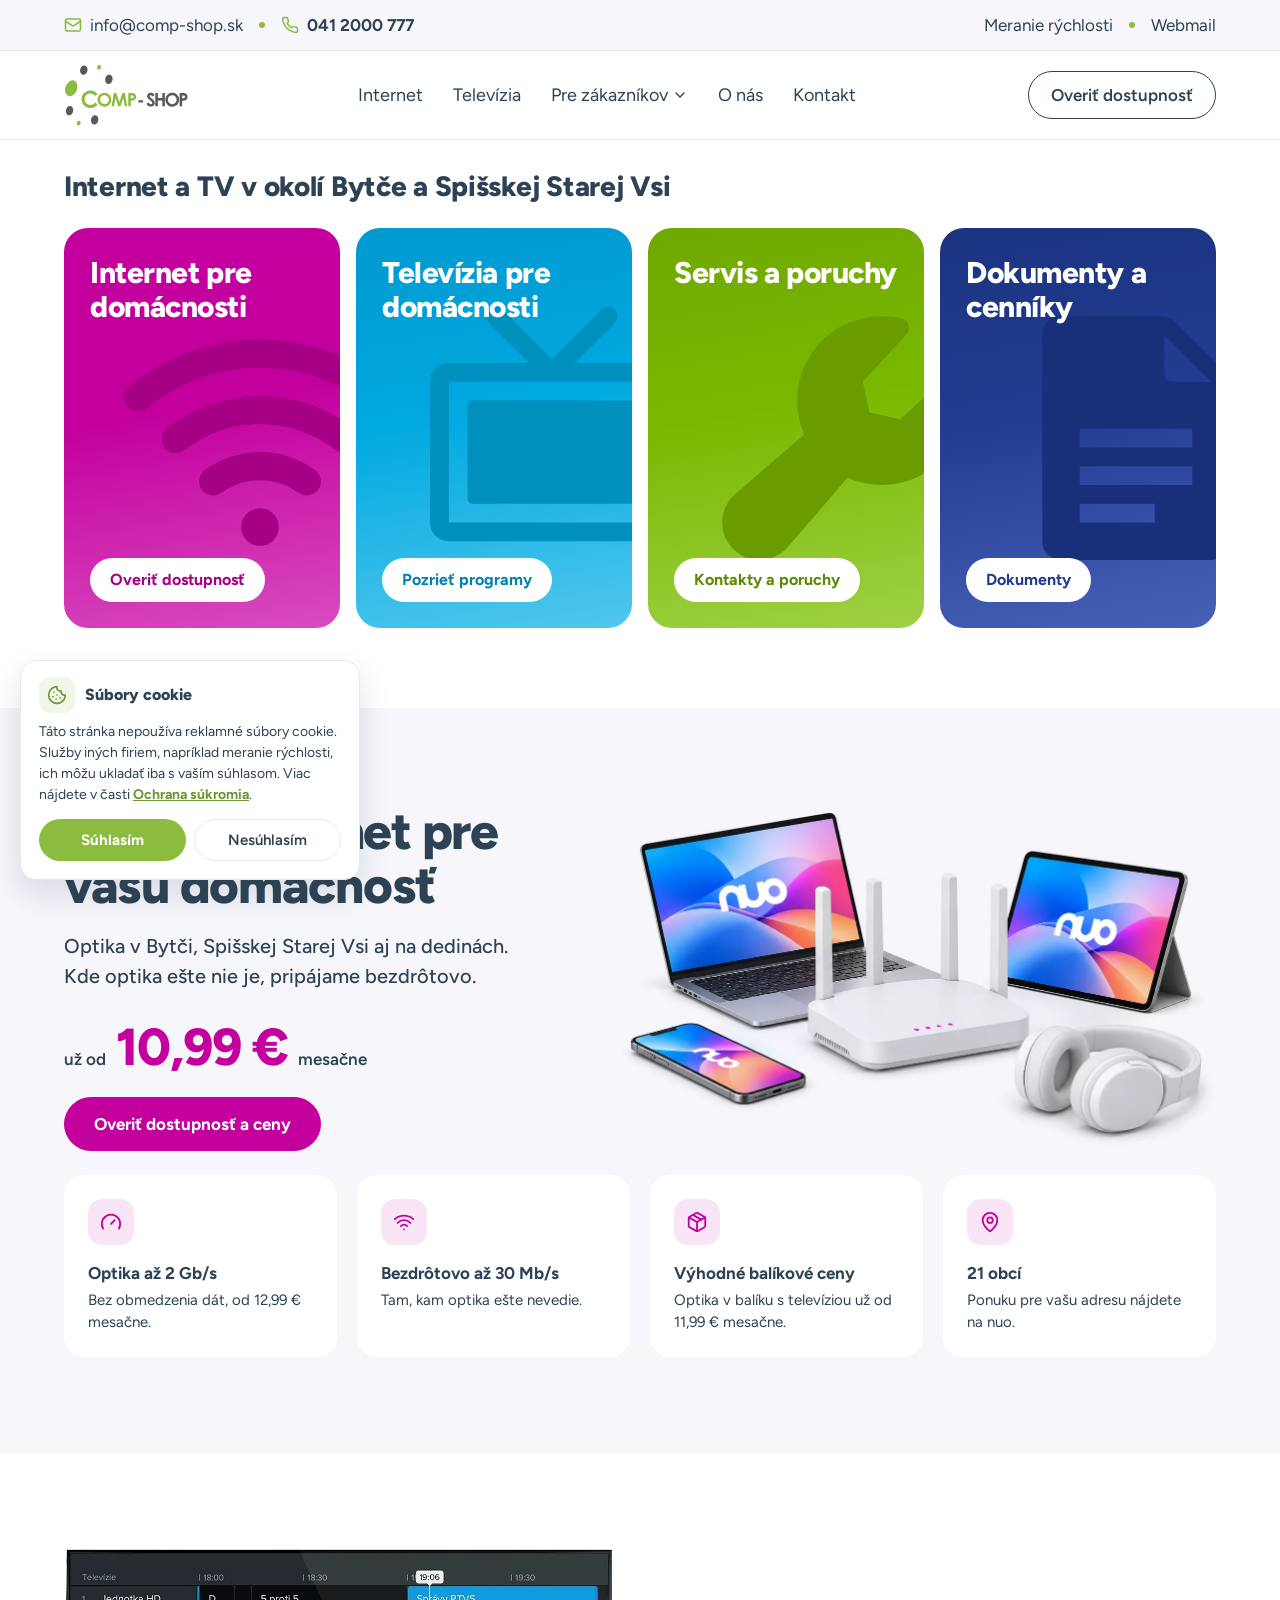
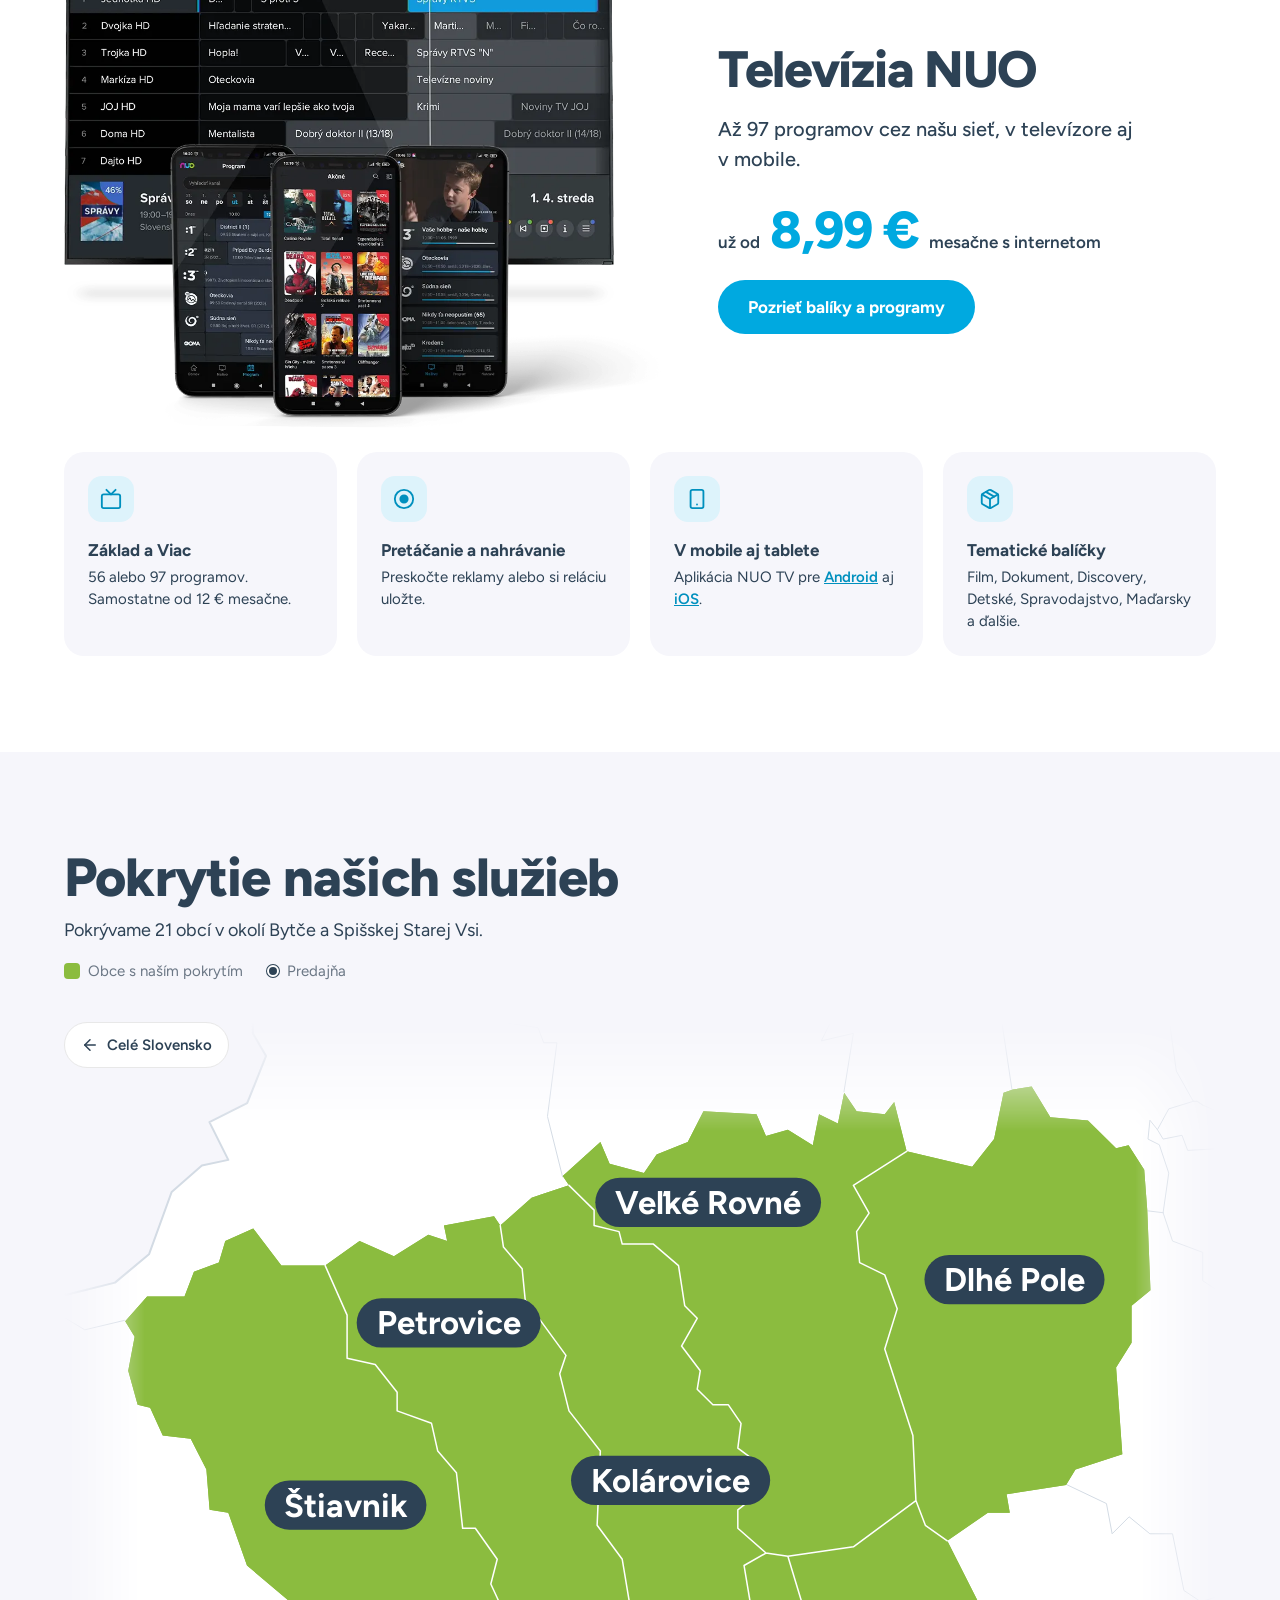
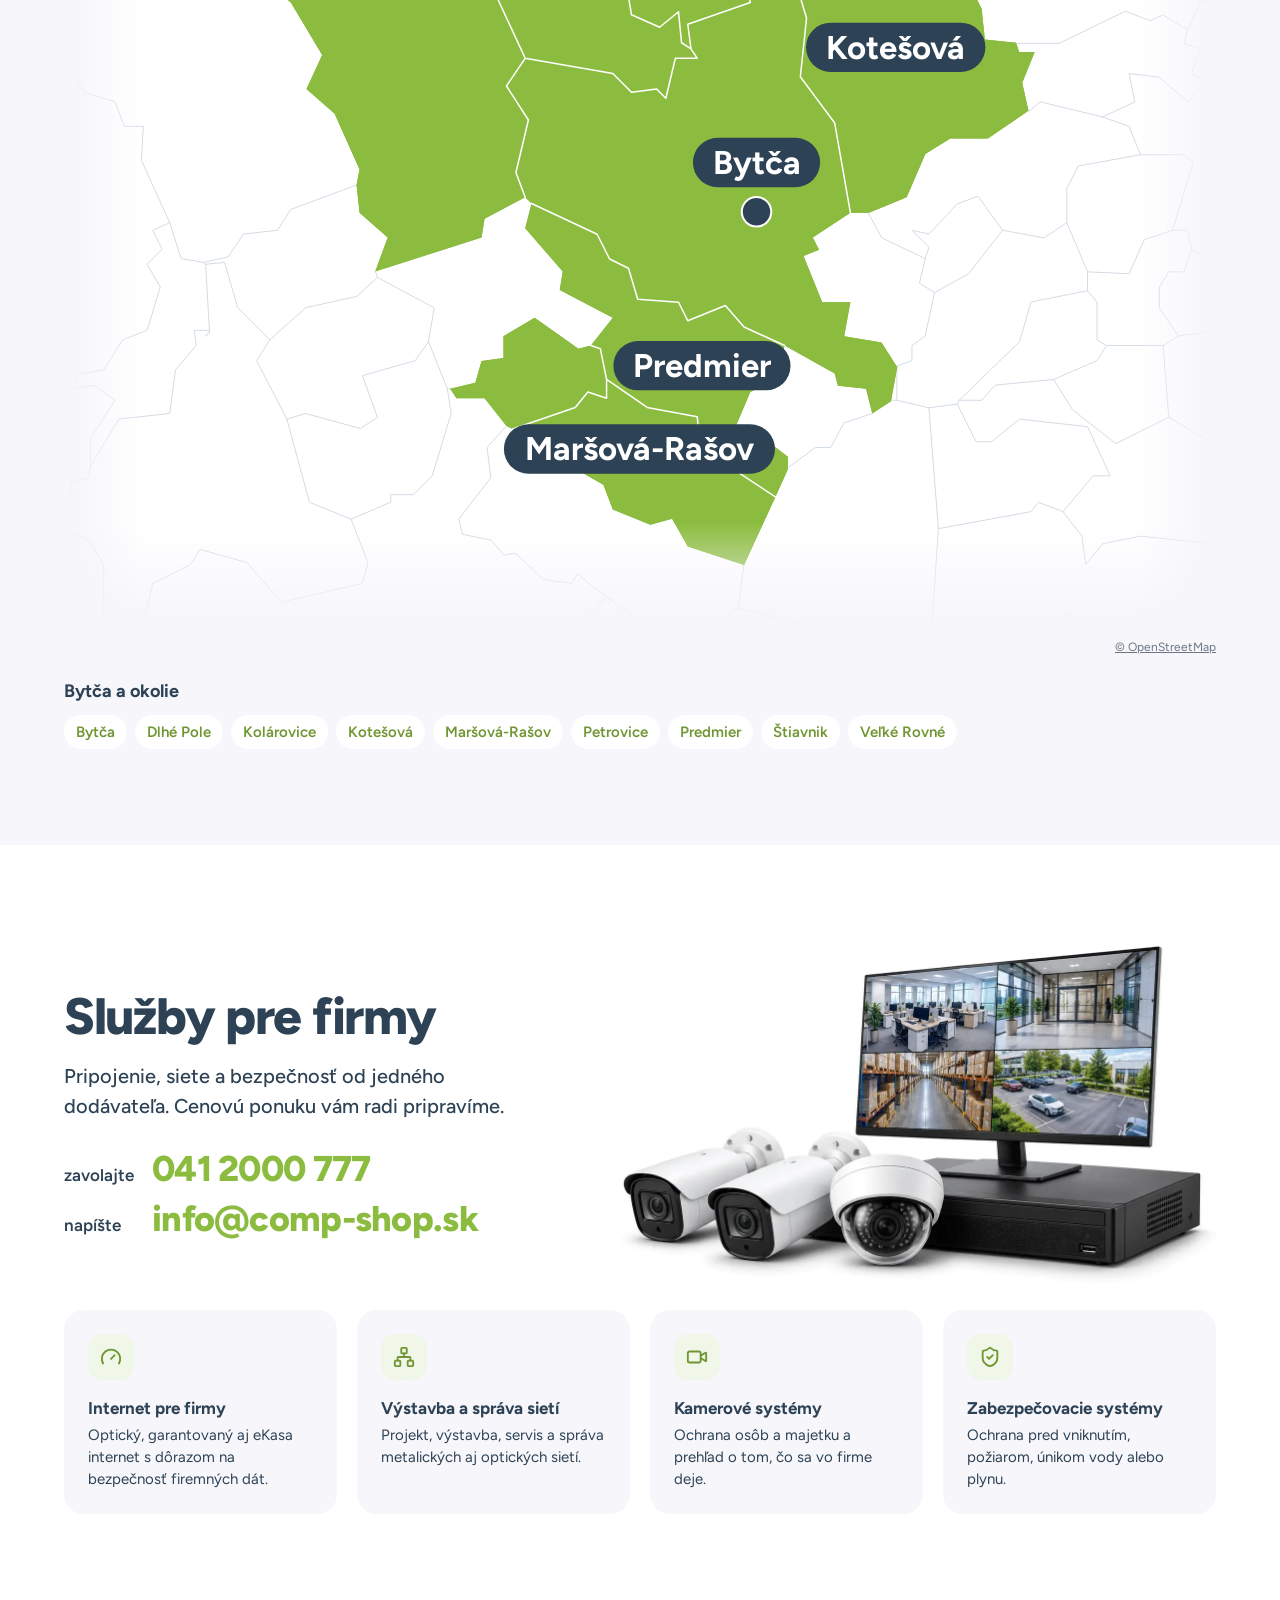
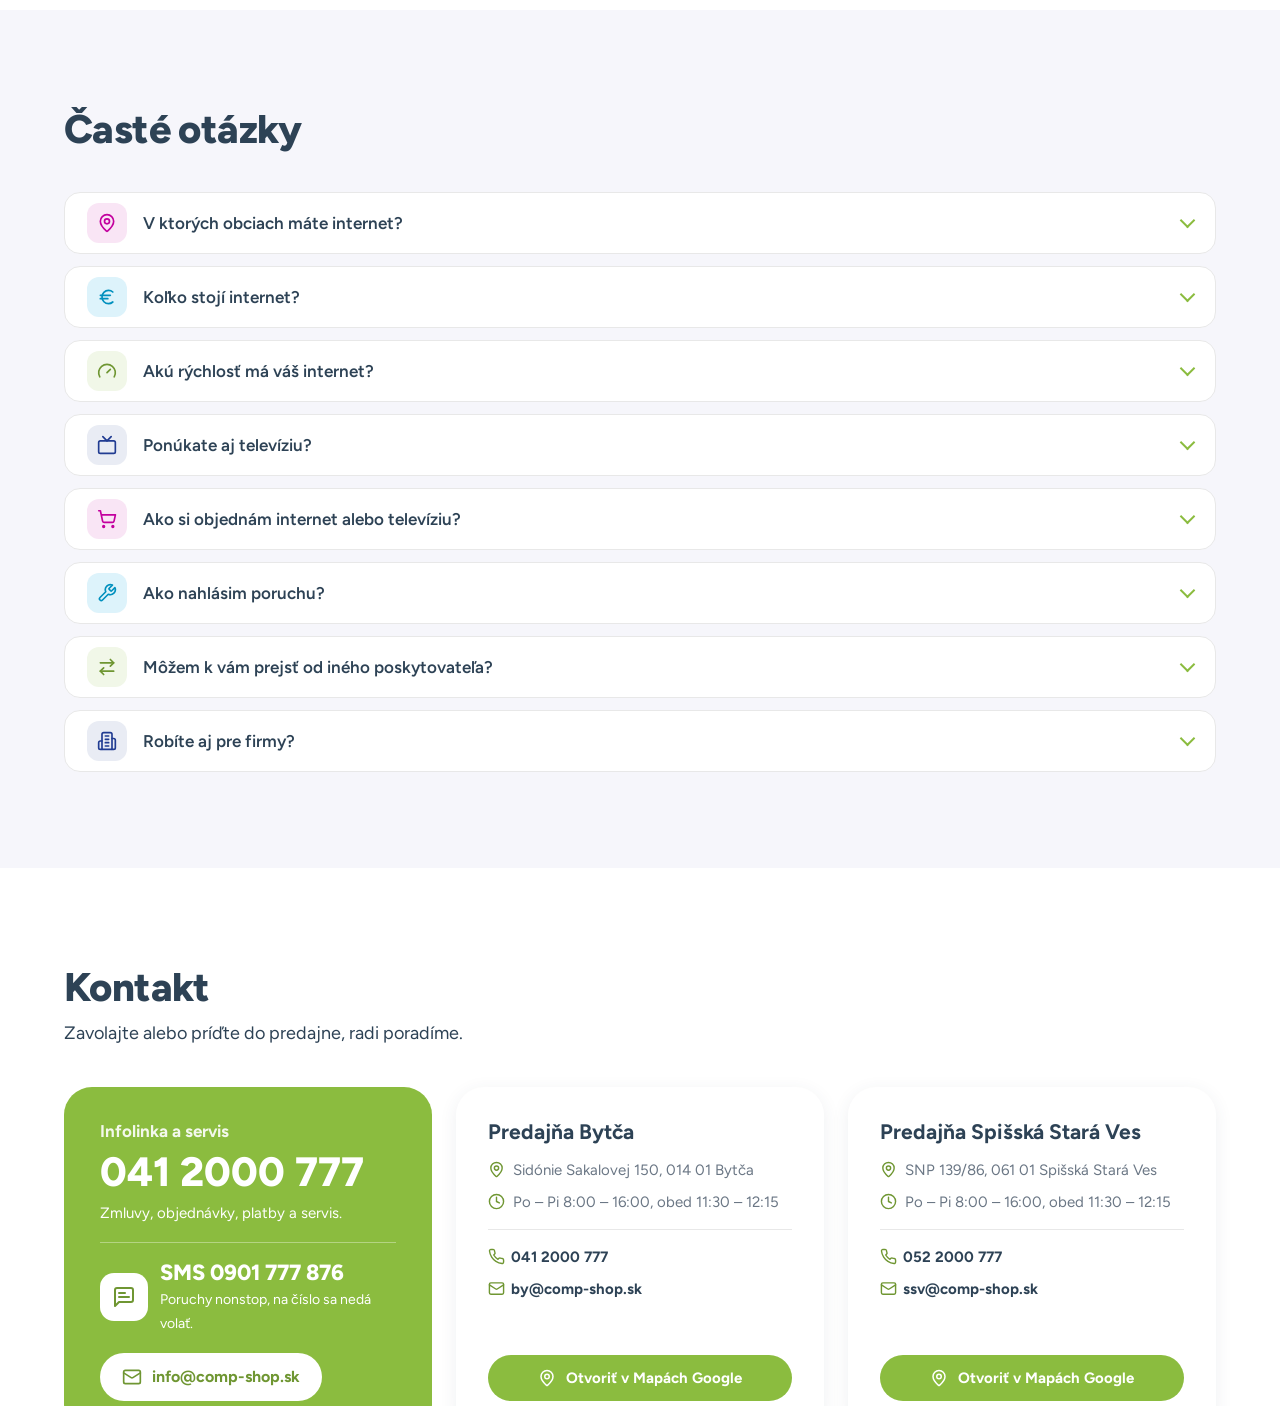
==== index.html @ c2317517 "Menšia medzera medzi tlačidlami predajní" ====
<!DOCTYPE html>
<html lang="sk">
<head>
    <meta charset="UTF-8">
    <meta name="robots" content="noindex, nofollow">
    <meta name="viewport" content="width=device-width, initial-scale=1.0">
    <title>Optický internet a TV Bytča, Spišská Stará Ves – COMP-SHOP</title>
    <meta name="description" content="Optický a bezdrôtový internet a televízia NUO v 21 obciach v okolí Bytče a Spišskej Starej Vsi. Internet od 10,99 € mesačne, optika až 2 Gb/s.">
        <link rel="canonical" href="https://comp-shop.sk/">
    <meta property="og:url" content="https://mrsamiq.github.io/compshop-navrh/">
        <meta property="og:type" content="website">
    <meta property="og:locale" content="sk_SK">
    <meta property="og:site_name" content="COMP-SHOP">
    <meta property="og:title" content="Optický internet a TV Bytča, Spišská Stará Ves – COMP-SHOP">
    <meta property="og:description" content="Optický a bezdrôtový internet a televízia NUO v 21 obciach v okolí Bytče a Spišskej Starej Vsi. Internet od 10,99 € mesačne, optika až 2 Gb/s.">
    <meta property="og:image" content="https://mrsamiq.github.io/compshop-navrh/img/nahlad.jpg">
    <meta property="og:image:width" content="1200">
    <meta property="og:image:height" content="630">
    <meta name="twitter:card" content="summary_large_image">
    <link rel="icon" href="img/favicon.png" sizes="32x32" type="image/png">
    <link rel="icon" href="img/favicon-96.png" sizes="96x96" type="image/png">
    <link rel="apple-touch-icon" href="img/apple-touch-icon.png">
    <link rel="preload" href="fonts/figtree-latin.woff2" as="font" type="font/woff2" crossorigin>
    <link rel="preload" href="fonts/figtree-latin-ext.woff2" as="font" type="font/woff2" crossorigin>
    <link rel="stylesheet" href="css/style.css?v=85d81c74">
        <script type="application/ld+json">{"@context":"https://schema.org","@graph":[{"@type":"Organization","@id":"https://comp-shop.sk/#firma","name":"COMP-SHOP","legalName":"COMP-SHOP, s.r.o.","description":"Regionálny poskytovateľ optického a bezdrôtového internetu a televízie NUO pre domácnosti a firmy v okolí Bytče a Spišskej Starej Vsi. Firmám staviame siete, kamerové a zabezpečovacie systémy.","url":"https://comp-shop.sk/","logo":"https://comp-shop.sk/img/apple-touch-icon.png","image":"https://comp-shop.sk/img/nahlad.jpg","telephone":"+421412000777","email":"info@comp-shop.sk","foundingDate":"2007","identifier":{"@type":"PropertyValue","propertyID":"IČO","value":"36800015"},"taxID":"2022404890","vatID":"SK2022404890","address":{"@type":"PostalAddress","streetAddress":"Sidónie Sakalovej 150","postalCode":"014 01","addressLocality":"Bytča","addressCountry":"SK"},"contactPoint":[{"@type":"ContactPoint","contactType":"customer service","telephone":"+421412000777","email":"info@comp-shop.sk","availableLanguage":"sk"},{"@type":"ContactPoint","contactType":"technical support","telephone":"+421901777876","description":"Poruchy cez SMS nonstop, na číslo sa nedá volať.","availableLanguage":"sk"}],"department":[{"@id":"https://comp-shop.sk/#bytca"},{"@id":"https://comp-shop.sk/#spisska-stara-ves"}],"areaServed":[{"@type":"Place","name":"Bytča"},{"@type":"Place","name":"Dlhé Pole"},{"@type":"Place","name":"Kolárovice"},{"@type":"Place","name":"Kotešová"},{"@type":"Place","name":"Maršová-Rašov"},{"@type":"Place","name":"Petrovice"},{"@type":"Place","name":"Predmier"},{"@type":"Place","name":"Štiavnik"},{"@type":"Place","name":"Veľké Rovné"},{"@type":"Place","name":"Červený Kláštor"},{"@type":"Place","name":"Havka"},{"@type":"Place","name":"Jezersko"},{"@type":"Place","name":"Lechnica"},{"@type":"Place","name":"Majere"},{"@type":"Place","name":"Malá Franková"},{"@type":"Place","name":"Matiašovce"},{"@type":"Place","name":"Reľov"},{"@type":"Place","name":"Spišská Stará Ves"},{"@type":"Place","name":"Spišské Hanušovce"},{"@type":"Place","name":"Veľká Franková"},{"@type":"Place","name":"Zálesie"}],"knowsAbout":["optický internet","bezdrôtový internet","internetová televízia","výstavba a správa sietí","kamerové systémy","zabezpečovacie systémy"]},{"@type":"WebSite","@id":"https://comp-shop.sk/#web","url":"https://comp-shop.sk/","name":"COMP-SHOP","inLanguage":"sk","publisher":{"@id":"https://comp-shop.sk/#firma"}},{"@type":"FAQPage","mainEntity":[{"@type":"Question","name":"V ktorých obciach máte internet?","acceptedAnswer":{"@type":"Answer","text":"Internet máme v 21 obciach. Bytča a okolie: Bytča, Dlhé Pole, Kolárovice, Kotešová, Maršová-Rašov, Petrovice, Predmier, Štiavnik, Veľké Rovné. Spišská Stará Ves a okolie: Červený Kláštor, Havka, Jezersko, Lechnica, Majere, Malá Franková, Matiašovce, Reľov, Spišská Stará Ves, Spišské Hanušovce, Veľká Franková, Zálesie. Dostupnosť pre vašu adresu overíte na nuo.sk."}},{"@type":"Question","name":"Koľko stojí internet?","acceptedAnswer":{"@type":"Answer","text":"Internet stojí od 10,99 € mesačne, optický od 12,99 € mesačne. V balíku s televíziou je optika od 11,99 € mesačne. Presnú ponuku pre vašu adresu nájdete na nuo.sk."}},{"@type":"Question","name":"Akú rýchlosť má váš internet?","acceptedAnswer":{"@type":"Answer","text":"Optický internet má až 2 Gb/s a je bez obmedzenia dát. Kde optika ešte nie je, pripájame bezdrôtovo rýchlosťou až 30 Mb/s."}},{"@type":"Question","name":"Ponúkate aj televíziu?","acceptedAnswer":{"@type":"Answer","text":"Áno, televíziu NUO cez našu sieť, až 97 programov. S internetom stojí od 8,99 € mesačne, samostatne od 12 € mesačne. Pozerať ju môžete aj v mobile a tablete v aplikácii NUO TV."}},{"@type":"Question","name":"Ako si objednám internet alebo televíziu?","acceptedAnswer":{"@type":"Answer","text":"Na nuo.sk zadáte svoju adresu, vyberiete si program a objednávku odošlete. Objednať si môžete aj na infolinke 041 2000 777 alebo v predajni v Bytči a v Spišskej Starej Vsi."}},{"@type":"Question","name":"Ako nahlásim poruchu?","acceptedAnswer":{"@type":"Answer","text":"Pošlite SMS na 0901 777 876, poruchy prijímame nonstop. Na toto číslo sa nedá volať. Pomôžeme aj na infolinke 041 2000 777 alebo na info@comp-shop.sk."}},{"@type":"Question","name":"Môžem k vám prejsť od iného poskytovateľa?","acceptedAnswer":{"@type":"Answer","text":"Áno. Ako postupovať pri zmene poskytovateľa internetu, nájdete na stránke Prenos internetu."}},{"@type":"Question","name":"Robíte aj pre firmy?","acceptedAnswer":{"@type":"Answer","text":"Áno. Firmám dodávame optický, garantovaný aj eKasa internet, staviame a spravujeme siete, kamerové a zabezpečovacie systémy. Zavolajte na 041 2000 777 alebo napíšte na info@comp-shop.sk."}}]},{"@type":"LocalBusiness","@id":"https://comp-shop.sk/#bytca","name":"COMP-SHOP – Predajňa Bytča","url":"https://comp-shop.sk/kontakt/","image":"https://comp-shop.sk/img/nahlad.jpg","telephone":"+421412000777","email":"by@comp-shop.sk","address":{"@type":"PostalAddress","streetAddress":"Sidónie Sakalovej 150","postalCode":"014 01","addressLocality":"Bytča","addressCountry":"SK"},"openingHoursSpecification":[{"@type":"OpeningHoursSpecification","dayOfWeek":["Monday","Tuesday","Wednesday","Thursday","Friday"],"opens":"08:00","closes":"11:30"},{"@type":"OpeningHoursSpecification","dayOfWeek":["Monday","Tuesday","Wednesday","Thursday","Friday"],"opens":"12:15","closes":"16:00"}],"hasMap":"https://www.google.com/maps/search/?api=1\u0026query=Sid%C3%B3nie+Sakalovej+150%2C+014+01+Byt%C4%8Da","areaServed":[{"@type":"Place","name":"Bytča"},{"@type":"Place","name":"Dlhé Pole"},{"@type":"Place","name":"Kolárovice"},{"@type":"Place","name":"Kotešová"},{"@type":"Place","name":"Maršová-Rašov"},{"@type":"Place","name":"Petrovice"},{"@type":"Place","name":"Predmier"},{"@type":"Place","name":"Štiavnik"},{"@type":"Place","name":"Veľké Rovné"}],"parentOrganization":{"@id":"https://comp-shop.sk/#firma"}},{"@type":"LocalBusiness","@id":"https://comp-shop.sk/#spisska-stara-ves","name":"COMP-SHOP – Predajňa Spišská Stará Ves","url":"https://comp-shop.sk/kontakt/","image":"https://comp-shop.sk/img/nahlad.jpg","telephone":"+421522000777","email":"ssv@comp-shop.sk","address":{"@type":"PostalAddress","streetAddress":"SNP 139/86","postalCode":"061 01","addressLocality":"Spišská Stará Ves","addressCountry":"SK"},"openingHoursSpecification":[{"@type":"OpeningHoursSpecification","dayOfWeek":["Monday","Tuesday","Wednesday","Thursday","Friday"],"opens":"08:00","closes":"11:30"},{"@type":"OpeningHoursSpecification","dayOfWeek":["Monday","Tuesday","Wednesday","Thursday","Friday"],"opens":"12:15","closes":"16:00"}],"hasMap":"https://www.google.com/maps/search/?api=1\u0026query=SNP+139%2F86%2C+061+01+Spi%C5%A1sk%C3%A1+Star%C3%A1+Ves","areaServed":[{"@type":"Place","name":"Červený Kláštor"},{"@type":"Place","name":"Havka"},{"@type":"Place","name":"Jezersko"},{"@type":"Place","name":"Lechnica"},{"@type":"Place","name":"Majere"},{"@type":"Place","name":"Malá Franková"},{"@type":"Place","name":"Matiašovce"},{"@type":"Place","name":"Reľov"},{"@type":"Place","name":"Spišská Stará Ves"},{"@type":"Place","name":"Spišské Hanušovce"},{"@type":"Place","name":"Veľká Franková"},{"@type":"Place","name":"Zálesie"}],"parentOrganization":{"@id":"https://comp-shop.sk/#firma"}}]}</script>
    </head>
<body>
    <div class="horny-riadok">
        <div class="wrap">
            <a class="hr-mail" href="mailto:info@comp-shop.sk"><svg class="ikona" viewBox="0 0 24 24" aria-hidden="true"><rect width="20" height="16" x="2" y="4" rx="2"/><path d="m22 7-8.97 5.7a1.94 1.94 0 0 1-2.06 0L2 7"/></svg>info@comp-shop.sk</a>
            <a class="hr-callcentrum" href="tel:+421412000777"><svg class="ikona" viewBox="0 0 24 24" aria-hidden="true"><path d="M22 16.92v3a2 2 0 0 1-2.18 2 19.79 19.79 0 0 1-8.63-3.07 19.5 19.5 0 0 1-6-6 19.79 19.79 0 0 1-3.07-8.67A2 2 0 0 1 4.11 2h3a2 2 0 0 1 2 1.72 12.84 12.84 0 0 0 .7 2.81 2 2 0 0 1-.45 2.11L8.09 9.91a16 16 0 0 0 6 6l1.27-1.27a2 2 0 0 1 2.11-.45 12.84 12.84 0 0 0 2.81.7A2 2 0 0 1 22 16.92z"/></svg>041 2000 777</a>
            <a class="hr-vpravo" href="meranie-rychlosti/">Meranie rýchlosti</a>
            <a href="https://roundcube.hostcreators.sk/">Webmail</a>
        </div>
    </div>

    <header class="hlavicka">
        <div class="wrap">
            <a class="logo" href="./"><img src="img/compshop-logo.svg" alt="COMP-SHOP" width="124" height="62"></a>
            <nav class="menu" id="menu" aria-label="Hlavné menu">
                <a href="#internet">Internet</a>
                <a href="#televizia">Televízia</a>
                <div class="menu-skupina">
                    <button class="menu-rozbal" type="button" aria-expanded="false" aria-controls="menu-zakaznici">Pre zákazníkov<svg class="ikona" viewBox="0 0 24 24" aria-hidden="true"><path d="m6 9 6 6 6-6"/></svg></button>
                    <div class="podmenu" id="menu-zakaznici">
                        <a href="dokumenty/">Dokumenty na stiahnutie</a>
                        <a href="cennik-2025/">Cenník služieb</a>
                        <a href="https://www.nuo.sk/comp-shop/prenos-internetu-compshop">Prenos internetu</a>
                        <a href="meranie-rychlosti/">Meranie rýchlosti</a>
                        <a href="https://roundcube.hostcreators.sk/">Webmail</a>
                    </div>
                </div>
                <a href="o-nas/">O nás</a>
                <a href="kontakt/">Kontakt</a>
                <a class="btn btn-zelene" href="https://www.nuo.sk/comp-shop#filter">Overiť dostupnosť</a>
            </nav>
            <button class="menu-tlacidlo" type="button" aria-label="Menu" aria-controls="menu" aria-expanded="false"><svg class="ikona" viewBox="0 0 24 24" aria-hidden="true"><line x1="4" x2="20" y1="6" y2="6"/><line x1="4" x2="20" y1="12" y2="12"/><line x1="4" x2="20" y1="18" y2="18"/></svg></button>
        </div>
    </header>

    <main>
        <section class="hero">
            <div class="wrap">
                <div class="hero-riadok">
                    <h1>Internet a TV v&nbsp;okolí Bytče a&nbsp;Spišskej&nbsp;Starej&nbsp;Vsi</h1>
                </div>
                <div class="dlazdice">
                                        <a class="dlazdica dlazdica-internet" href="https://www.nuo.sk/comp-shop#filter">
                        <span class="dlazdica-nazov">Internet pre domácnosti</span>
                        <svg class="dlazdica-ikona" viewBox="0 0 1024 1024" aria-hidden="true"><path d="M576 816Q576 843 557.5 861.5L557.5 861.5Q539 880 512 880Q485 880 466.5 861.5L466.5 861.5Q448 843 448 816Q448 789 466.5 770.5L466.5 770.5Q485 752 512 752L512 752Q539 752 557.5 770.5L557.5 770.5Q576 789 576 816L576 816ZM958 336Q913 298 862 269Q810 239 753.5 218.5L753.5 218.5Q697 198 637 187Q576 176 512 176Q448 176 387 187Q327 198 270 218.5L270 218.5Q213 239 162 269Q110 299 64 337L66 336Q58 342 53 352L53 352Q48 362 48 373Q48 393 62 407L62 407Q76 421 96 421Q105 421 112.5 418L112.5 418Q120 415 127 410L126 410Q165 378 210 352Q254 327 303 309L303 309Q352 291 404 281Q457 272 512 272Q567 272 620 281Q672 291 721 309L721 309Q770 327 814 352Q859 378 899 411L898 410Q904 415 911.5 418L911.5 418Q919 421 928 421Q948 421 962 407L962 407Q976 393 976 373Q976 362 971.5 352L971.5 352Q967 342 959 336L958 336L958 336ZM830 479Q797 453 761 432Q724 412 684 397.5L684 397.5Q644 383 600 376Q557 368 512 368Q467 368 424 376Q380 383 340 397.5L340 397.5Q300 412 263 433Q226 453 193 479L194 479Q186 485 181.5 494.5L181.5 494.5Q177 504 177 516Q177 536 191 550L191 550Q205 564 225 564Q233 564 240.5 561L240.5 561Q248 558 254 554L254 554Q306 512 372.5 488L372.5 488Q439 464 512 464Q585 464 651.5 488L651.5 488Q718 512 771 554L770 554Q776 558 783.5 561L783.5 561Q791 564 799 564Q819 564 833 550L833 550Q847 536 847 516Q847 504 842.5 494.5L842.5 494.5Q838 485 830 479L830 479L830 479ZM700 621Q661 593 613 576.5L613 576.5Q565 560 512 560Q459 560 411 576.5L411 576.5Q363 593 323 622L324 621Q315 628 309.5 638L309.5 638Q304 648 304 660Q304 680 318 694L318 694Q332 708 352 708Q360 708 367 705.5L367 705.5Q374 703 380 699L380 699Q408 679 441.5 667.5L441.5 667.5Q475 656 512 656Q549 656 583 667.5L583 667.5Q617 679 644 699L644 699Q650 703 657 705.5L657 705.5Q664 708 672 708Q692 708 706 694L706 694Q720 680 720 660Q720 648 714.5 638L714.5 638Q709 628 700 621L700 621L700 621Z"/></svg>
                        <span class="dlazdica-tlacidlo">Overiť dostupnosť</span>
                    </a>
                                        <a class="dlazdica dlazdica-televizia" href="https://www.nuo.sk/comp-shop#filter">
                        <span class="dlazdica-nazov">Televízia pre domácnosti</span>
                        <svg class="dlazdica-ikona" viewBox="0 0 1024 1024" aria-hidden="true"><path d="M864 256L589 256L727 119Q731 114 733.5 108.5L733.5 108.5Q736 103 736 96Q736 83 726.5 73.5L726.5 73.5Q717 64 704 64Q697 64 691.5 66.5L691.5 66.5Q686 69 681 73L681 73L512 243L343 73Q338 69 332.5 66.5L332.5 66.5Q327 64 320 64Q307 64 297.5 73.5L297.5 73.5Q288 83 288 96Q288 103 290.5 108.5L290.5 108.5Q293 114 297 119L297 119L435 256L160 256Q133 256 114.5 274.5L114.5 274.5Q96 293 96 320L96 320L96 800Q96 827 114.5 845.5L114.5 845.5Q133 864 160 864L160 864L864 864Q891 864 909.5 845.5L909.5 845.5Q928 827 928 800L928 800L928 320Q928 293 909.5 274.5L909.5 274.5Q891 256 864 256L864 256ZM864 800L160 800L160 320L864 320L864 800ZM800 400L800 720Q800 727 795.5 731.5L795.5 731.5Q791 736 784 736L784 736L240 736Q233 736 228.5 731.5L228.5 731.5Q224 727 224 720L224 720L224 400Q224 393 228.5 388.5L228.5 388.5Q233 384 240 384L240 384L784 384Q791 384 795.5 388.5L795.5 388.5Q800 393 800 400L800 400Z"/></svg>
                        <span class="dlazdica-tlacidlo">Pozrieť programy</span>
                    </a>
                                        <a class="dlazdica dlazdica-servis" href="kontakt/">
                        <span class="dlazdica-nazov">Servis a poruchy</span>
                        <svg class="dlazdica-ikona" viewBox="0 0 1024 1024" aria-hidden="true"><path d="M928 384Q928 384 928 384L928 384Q928 384 928 384Q928 444 905 496Q883 549 844 588L844 588Q805 627 752 650Q700 672 640 672Q609 672 579 665.5L579 665.5Q549 659 522 647L524 648L316 889Q316 889 315.5 889.5L315.5 889.5Q315 890 314 891Q297 908 273.5 918L273.5 918Q250 928 224 928Q171 928 133.5 890.5L133.5 890.5Q96 853 96 800Q96 774 106 750.5L106 750.5Q116 727 133 710L133 710Q134 709 134.5 708.5L134.5 708.5Q135 708 135 708L376 500Q365 474 358.5 445L358.5 445Q352 416 352 384Q352 325 375 272Q397 220 436 180.5L436 180.5Q475 141 528 119Q580 96 640 96Q659 96 677 98.5L677 98.5Q695 101 712 105L710 105Q721 107 727.5 115.5L727.5 115.5Q734 124 734 136Q734 142 732 147.5L732 147.5Q730 153 726 157L726 157L576 320L599 425L704 448L867 298Q871 294 876.5 291.5L876.5 291.5Q882 289 888 289Q900 289 908.5 296L908.5 296Q917 303 919 313L919 314Q923 329 925.5 347L925.5 347Q928 365 928 384Q928 384 928 384L928 384Q928 384 928 384L928 384L928 384Z"/></svg>
                        <span class="dlazdica-tlacidlo">Kontakty a poruchy</span>
                    </a>
                                        <a class="dlazdica dlazdica-dokumenty" href="dokumenty/">
                        <span class="dlazdica-nazov">Dokumenty a cenníky</span>
                        <svg class="dlazdica-ikona" viewBox="0 0 1024 1024" aria-hidden="true"><path fill-rule="evenodd" d="M256 96H600Q626 96 645 115L813 283Q832 302 832 328V864Q832 891 813.5 909.5Q795 928 768 928H256Q229 928 210.5 909.5Q192 891 192 864V160Q192 133 210.5 114.5Q229 96 256 96ZM608 160V288Q608 320 640 320H768ZM320 480V544H704V480ZM320 608V672H704V608ZM320 736V800H576V736Z"/></svg>
                        <span class="dlazdica-tlacidlo">Dokumenty</span>
                    </a>
                                    </div>
            </div>
        </section>

        <section class="sekcia sekcia-siva" id="internet">
            <div class="wrap dvojica">
                <div class="dvojica-text">
                    <h2>Rýchly internet pre vašu domácnosť</h2>
                    <p class="uvod">Optika v&nbsp;Bytči, Spišskej Starej Vsi aj na dedinách. Kde optika ešte nie je, pripájame bezdrôtovo.</p>
                    <p class="od-cena"><span class="od-cena-uz">už od</span><span class="od-cena-suma">10,99 €</span><span class="od-cena-za">mesačne</span></p>
                    <a class="btn btn-ruzove" href="https://www.nuo.sk/comp-shop#filter">Overiť dostupnosť a ceny</a>
                </div>
                <div class="dvojica-obrazok">
                    <img src="img/internet-domacnost.webp" alt="Wi-Fi router, notebook, tablet, mobil a slúchadlá" width="1200" height="685" loading="lazy">
                </div>
                <ul class="vyhody">
                    <li><span class="vyhoda-ikona"><svg class="ikona" viewBox="0 0 24 24" aria-hidden="true"><path d="m12 14 4-4"/><path d="M3.34 19a10 10 0 1 1 17.32 0"/></svg></span><strong>Optika až 2 Gb/s</strong>Bez obmedzenia dát, od 12,99 € mesačne.</li>
                    <li><span class="vyhoda-ikona"><svg class="ikona" viewBox="0 0 24 24" aria-hidden="true"><path d="M12 20h.01"/><path d="M2 8.82a15 15 0 0 1 20 0"/><path d="M5 12.859a10 10 0 0 1 14 0"/><path d="M8.5 16.429a5 5 0 0 1 7 0"/></svg></span><strong>Bezdrôtovo až 30 Mb/s</strong>Tam, kam optika ešte nevedie.</li>
                    <li><span class="vyhoda-ikona"><svg class="ikona" viewBox="0 0 24 24" aria-hidden="true"><path d="M11 21.73a2 2 0 0 0 2 0l7-4A2 2 0 0 0 21 16V8a2 2 0 0 0-1-1.73l-7-4a2 2 0 0 0-2 0l-7 4A2 2 0 0 0 3 8v8a2 2 0 0 0 1 1.73z"/><path d="M12 22V12"/><polyline points="3.29 7 12 12 20.71 7"/><path d="m7.5 4.27 9 5.15"/></svg></span><strong>Výhodné balíkové ceny</strong>Optika v balíku s televíziou už od 11,99 € mesačne.</li>
                    <li><span class="vyhoda-ikona"><svg class="ikona" viewBox="0 0 24 24" aria-hidden="true"><path d="M20 10c0 4.993-5.539 10.193-7.399 11.799a1 1 0 0 1-1.202 0C9.539 20.193 4 14.993 4 10a8 8 0 0 1 16 0"/><circle cx="12" cy="10" r="3"/></svg></span><strong>21 obcí</strong>Ponuku pre vašu adresu nájdete na nuo.</li>
                </ul>
            </div>
        </section>

        <section class="sekcia" id="televizia">
            <div class="wrap dvojica dvojica-obratena">
                <div class="dvojica-obrazok">
                    <img src="img/televizia-cez-internet.webp" alt="Televízia v televízore aj v mobile" width="1081" height="867" loading="lazy">
                </div>
                <div class="dvojica-text">
                    <h2>Televízia NUO</h2>
                    <p class="uvod">Až 97 programov cez našu sieť, v&nbsp;televízore aj v&nbsp;mobile.</p>
                    <p class="od-cena"><span class="od-cena-uz">už od</span><span class="od-cena-suma">8,99 €</span><span class="od-cena-za">mesačne s internetom</span></p>
                    <a class="btn btn-modre" href="https://www.nuo.sk/comp-shop#filter">Pozrieť balíky a programy</a>
                </div>
                <ul class="vyhody">
                    <li><span class="vyhoda-ikona"><svg class="ikona" viewBox="0 0 24 24" aria-hidden="true"><rect width="20" height="15" x="2" y="7" rx="2" ry="2"/><polyline points="17 2 12 7 7 2"/></svg></span><strong>Základ a Viac</strong>56 alebo 97 programov. Samostatne od 12 € mesačne.</li>
                    <li><span class="vyhoda-ikona"><svg class="ikona" viewBox="0 0 24 24" aria-hidden="true"><circle cx="12" cy="12" r="10"/><circle cx="12" cy="12" r="4" fill="currentColor"/></svg></span><strong>Pretáčanie a nahrávanie</strong>Preskočte reklamy alebo si reláciu uložte.</li>
                    <li><span class="vyhoda-ikona"><svg class="ikona" viewBox="0 0 24 24" aria-hidden="true"><rect width="14" height="20" x="5" y="2" rx="2" ry="2"/><path d="M12 18h.01"/></svg></span><strong>V mobile aj tablete</strong><span>Aplikácia NUO TV pre <a href="https://play.google.com/store/apps/details?id=tv.fournetwork.android.nuo&amp;hl=sk">Android</a> aj <a href="https://apps.apple.com/sk/app/nuo-tv/id1350941114?l=sk">iOS</a>.</span></li>
                    <li><span class="vyhoda-ikona"><svg class="ikona" viewBox="0 0 24 24" aria-hidden="true"><path d="M11 21.73a2 2 0 0 0 2 0l7-4A2 2 0 0 0 21 16V8a2 2 0 0 0-1-1.73l-7-4a2 2 0 0 0-2 0l-7 4A2 2 0 0 0 3 8v8a2 2 0 0 0 1 1.73z"/><path d="M12 22V12"/><polyline points="3.29 7 12 12 20.71 7"/><path d="m7.5 4.27 9 5.15"/></svg></span><strong>Tematické balíčky</strong>Film, Dokument, Discovery, Detské, Spravodajstvo, Maďarsky a ďalšie.</li>
                </ul>
            </div>
        </section>

        <section class="sekcia sekcia-siva" id="pokrytie">
            <div class="wrap">
                <div class="sekcia-hlava">
                    <h2>Pokrytie našich služieb</h2>
                    <p>Pokrývame 21 obcí v&nbsp;okolí Bytče a&nbsp;Spišskej Starej Vsi.</p>
                    <ul class="legenda">
                        <li><span class="legenda-obec"></span>Obce s naším pokrytím</li>
                        <li><span class="legenda-kancelaria"></span>Predajňa</li>
                    </ul>
                </div>
                <div class="pokrytie-prepinac">
                                        <button type="button" data-oblast="bytca" aria-pressed="false">Bytča</button>
                                        <button type="button" data-oblast="spisska-stara-ves" aria-pressed="false">Spišská Stará Ves</button>
                                    </div>
                <div class="pokrytie-mapa">
                    <button class="mapa-spat" type="button" hidden><svg class="ikona" viewBox="0 0 24 24" aria-hidden="true"><path d="M5 12h14"/><path d="m12 5 7 7-7 7"/></svg>Celé Slovensko</button>
<svg class="mapa" viewBox="0 0 1101 631" role="img" aria-label="Mapa Slovenska s obcami, kde pripájame, v okolí Bytče a Spišskej Starej Vsi"><defs><path id="mapa-obrys" vector-effect="non-scaling-stroke" d="M816.5 140.0 L816.2 138.5 L814.5 137.5 L813.5 135.8 L811.8 135.2 L811.8 134.0 L811.0 133.2 L806.0 130.8 L805.0 131.2 L804.0 134.2 L800.5 132.8 L798.2 134.0 L797.0 133.8 L795.2 135.0 L793.2 135.0 L792.0 135.8 L793.2 140.0 L795.8 140.5 L795.5 142.0 L802.2 147.2 L800.5 150.2 L798.0 150.5 L797.5 151.8 L795.8 150.2 L793.2 151.2 L792.5 150.0 L790.0 151.2 L786.5 155.2 L785.5 155.0 L784.8 156.8 L785.0 158.8 L783.0 159.0 L781.5 160.2 L781.2 162.0 L782.5 164.8 L781.2 166.0 L778.0 165.2 L774.8 167.5 L773.2 167.5 L772.5 168.5 L770.0 169.0 L770.0 168.0 L767.8 166.5 L767.5 164.8 L766.2 163.8 L767.0 163.0 L766.8 161.8 L764.5 161.2 L763.2 161.8 L763.2 162.8 L761.2 162.5 L762.2 162.0 L762.5 159.0 L760.5 157.0 L759.5 155.0 L757.5 155.0 L756.8 156.5 L755.0 157.5 L754.5 158.8 L752.2 158.8 L750.0 155.0 L749.0 155.0 L747.5 156.5 L747.0 156.2 L748.0 155.0 L748.2 153.2 L747.5 152.0 L748.5 152.0 L748.5 153.8 L749.2 153.8 L749.8 153.2 L749.5 151.8 L747.8 150.8 L744.5 151.5 L744.2 150.5 L745.8 148.8 L745.2 147.8 L743.8 147.5 L741.5 148.8 L740.0 147.8 L740.8 145.0 L739.0 144.2 L738.2 142.8 L740.2 141.5 L740.2 140.5 L737.2 139.8 L738.0 137.2 L737.0 136.2 L734.5 136.8 L734.0 135.5 L731.0 135.8 L728.2 135.2 L726.2 137.2 L725.0 137.5 L724.2 138.8 L723.2 139.0 L723.2 139.8 L719.2 140.5 L718.8 138.8 L716.0 138.0 L715.8 136.2 L714.2 136.0 L713.5 137.0 L714.0 140.2 L712.5 140.2 L711.5 144.2 L710.5 145.2 L709.5 144.8 L708.2 145.0 L707.2 147.2 L705.8 146.5 L704.0 146.8 L702.2 144.8 L700.0 144.5 L697.2 142.8 L695.5 142.5 L694.5 139.8 L690.0 138.0 L688.8 136.5 L684.5 136.8 L683.8 136.2 L683.8 137.0 L684.5 137.2 L683.8 137.5 L682.5 136.8 L682.5 136.0 L681.0 136.0 L680.8 139.0 L682.0 139.0 L681.8 141.5 L681.0 141.5 L680.8 140.0 L678.2 139.2 L678.0 142.0 L674.2 143.5 L672.5 143.2 L672.5 140.5 L671.2 138.5 L670.0 139.0 L670.0 140.5 L669.0 141.2 L668.0 141.2 L666.8 140.2 L661.5 140.2 L660.5 144.0 L663.0 143.8 L661.2 146.8 L662.2 150.2 L661.8 154.2 L660.2 156.2 L659.2 156.2 L656.5 154.0 L652.5 154.0 L652.0 155.5 L649.2 154.8 L649.2 154.0 L648.8 154.5 L647.0 154.2 L647.0 154.8 L645.2 155.5 L644.8 154.5 L643.2 154.0 L642.0 154.8 L641.8 156.0 L638.0 157.0 L637.8 159.0 L636.8 160.5 L634.2 160.5 L633.8 162.5 L635.0 164.5 L632.2 166.8 L631.2 163.2 L630.8 162.8 L629.8 163.0 L629.5 164.8 L628.8 165.0 L628.2 166.5 L627.8 166.2 L628.0 167.2 L627.5 168.5 L627.0 168.5 L627.2 170.2 L626.5 171.5 L626.8 173.0 L626.0 176.2 L624.5 177.2 L623.8 179.2 L621.8 181.0 L621.8 184.0 L621.0 185.2 L621.8 189.2 L620.8 189.8 L619.0 194.0 L619.0 201.0 L617.2 201.2 L616.2 200.8 L614.5 198.8 L612.0 198.0 L611.0 196.0 L607.2 195.0 L606.0 192.8 L605.0 192.2 L605.5 190.0 L602.5 188.8 L600.5 186.8 L598.5 187.2 L593.8 186.0 L592.8 186.2 L591.8 185.5 L589.0 185.5 L588.5 186.2 L586.0 187.0 L586.5 189.5 L585.8 191.8 L583.5 192.8 L582.5 194.2 L581.8 194.2 L580.0 195.8 L580.0 196.5 L576.8 196.2 L575.0 197.0 L572.8 194.8 L571.0 195.5 L570.5 194.5 L568.8 193.8 L566.8 195.8 L564.5 195.5 L564.0 194.0 L561.8 193.8 L560.8 193.0 L560.2 191.0 L561.8 189.5 L562.2 187.5 L561.8 185.5 L562.2 185.8 L564.0 183.0 L565.0 183.0 L566.0 180.8 L565.8 178.8 L566.2 178.5 L566.2 177.0 L568.2 176.2 L568.8 175.2 L571.8 174.8 L571.8 173.5 L569.5 169.2 L566.8 169.2 L566.2 168.2 L568.8 162.0 L568.2 159.8 L567.5 159.0 L567.2 156.2 L566.8 156.2 L567.0 154.8 L568.2 153.8 L568.0 151.2 L568.5 150.0 L566.2 146.8 L565.8 137.8 L561.5 137.2 L557.0 139.2 L556.5 141.0 L554.5 143.5 L553.0 144.2 L552.5 143.0 L551.8 143.0 L551.0 141.8 L549.8 141.5 L549.8 140.8 L549.0 141.0 L547.0 139.8 L546.0 140.2 L546.0 139.5 L541.0 138.5 L541.0 138.0 L537.8 138.0 L539.0 133.5 L540.5 131.8 L540.5 131.0 L539.5 130.8 L538.5 129.5 L538.5 128.0 L539.2 127.5 L539.5 126.2 L539.2 125.0 L536.2 127.2 L534.0 128.0 L531.2 124.8 L528.5 125.5 L528.2 124.0 L525.8 121.5 L526.2 120.5 L525.5 119.8 L525.5 118.8 L524.2 116.8 L523.5 116.5 L523.0 111.2 L521.2 108.5 L521.0 106.8 L520.0 106.5 L520.2 105.2 L519.0 103.5 L519.0 93.5 L517.0 93.8 L515.5 91.2 L513.0 91.2 L512.5 90.5 L509.8 89.8 L509.0 88.0 L508.0 87.5 L509.2 85.8 L508.0 82.5 L506.0 83.2 L503.8 82.5 L503.0 84.5 L503.5 86.2 L503.0 86.8 L497.5 88.2 L496.8 89.5 L497.0 91.2 L495.8 93.2 L494.5 93.2 L494.0 94.0 L492.5 93.8 L490.2 95.2 L490.8 98.0 L490.2 98.8 L489.5 98.8 L489.8 102.0 L489.0 103.8 L486.0 103.8 L481.0 105.0 L480.5 103.5 L478.8 103.5 L477.5 104.5 L474.0 104.0 L473.0 105.0 L470.8 104.8 L470.5 106.2 L465.5 110.5 L465.5 112.8 L466.2 113.0 L466.0 114.8 L464.5 115.8 L465.2 117.2 L464.2 118.0 L463.0 122.2 L464.5 122.8 L464.2 125.8 L463.0 127.5 L460.8 126.8 L458.8 128.0 L458.5 129.2 L456.8 131.5 L458.2 133.5 L457.8 135.2 L459.0 136.8 L457.8 138.0 L455.0 137.0 L451.5 139.8 L450.5 139.8 L449.8 138.5 L448.2 138.0 L447.2 138.5 L447.2 139.5 L445.0 140.0 L443.0 139.8 L441.8 137.8 L440.5 138.0 L440.2 136.5 L436.5 136.0 L436.2 137.2 L433.0 136.8 L433.0 138.0 L431.5 139.5 L431.8 140.8 L428.8 142.5 L426.5 141.8 L425.5 142.2 L423.8 141.2 L421.5 141.2 L420.0 142.0 L418.8 140.8 L419.0 139.0 L418.2 138.5 L418.0 137.2 L421.2 135.0 L421.8 132.0 L421.0 132.0 L419.8 130.2 L420.0 129.2 L419.2 127.0 L416.8 126.0 L417.8 122.5 L417.2 121.2 L418.2 120.2 L416.8 118.0 L417.8 115.2 L419.0 114.8 L418.8 112.2 L417.2 112.0 L417.0 111.0 L415.5 110.0 L414.2 110.0 L414.0 108.8 L413.2 108.2 L412.0 108.5 L411.0 108.0 L410.8 108.5 L408.8 108.5 L406.0 109.5 L404.2 109.5 L403.8 109.0 L401.2 109.2 L400.2 108.2 L395.0 109.0 L395.0 109.5 L389.8 109.0 L387.8 111.0 L385.2 111.2 L383.5 112.2 L379.5 116.5 L376.0 116.2 L373.5 113.5 L372.2 113.5 L371.8 112.8 L369.2 113.5 L367.2 113.2 L367.0 112.0 L366.2 111.5 L364.2 111.8 L364.2 112.5 L363.5 113.0 L359.0 113.2 L358.8 114.5 L357.2 113.8 L355.5 114.8 L352.0 114.2 L352.2 112.5 L351.2 110.8 L348.8 111.2 L348.5 111.8 L346.2 111.2 L341.8 113.5 L341.0 115.5 L339.8 116.0 L339.8 118.2 L341.0 119.5 L342.0 122.5 L341.2 123.2 L340.0 123.2 L339.5 125.0 L337.8 125.5 L337.8 127.2 L334.5 129.0 L333.8 131.0 L332.0 131.2 L331.8 132.2 L332.5 133.2 L330.5 133.8 L330.2 135.2 L329.2 136.2 L329.2 138.5 L325.2 140.2 L324.0 142.8 L321.5 142.8 L318.0 141.0 L317.0 141.0 L316.2 141.8 L317.5 145.5 L317.5 147.8 L318.2 149.0 L317.2 151.5 L315.2 152.5 L316.2 154.5 L314.8 154.8 L313.2 156.2 L312.0 159.5 L310.2 161.0 L302.2 163.0 L301.5 164.0 L297.8 165.2 L298.0 166.5 L297.0 167.0 L293.8 167.0 L288.2 169.5 L286.2 169.2 L284.5 169.8 L283.5 169.2 L283.0 170.0 L281.8 169.8 L281.5 170.2 L280.2 169.8 L279.2 171.0 L278.0 170.8 L277.5 171.5 L276.5 171.5 L277.0 173.0 L276.8 176.5 L275.8 176.8 L274.5 178.2 L273.0 178.5 L272.5 180.5 L271.0 181.0 L269.8 182.8 L270.0 186.2 L269.5 187.5 L271.5 187.5 L271.2 191.0 L270.2 191.2 L270.2 194.0 L269.5 194.8 L269.2 196.2 L267.0 198.2 L266.8 204.2 L268.0 206.2 L267.2 206.2 L266.0 208.0 L264.8 208.2 L264.8 210.8 L264.0 211.0 L262.8 213.0 L263.0 214.5 L264.5 215.5 L265.2 217.5 L264.0 217.5 L263.2 219.0 L264.2 225.8 L263.5 226.0 L261.2 231.2 L260.0 231.2 L259.8 233.0 L260.5 234.0 L258.2 235.8 L258.2 237.2 L256.5 238.5 L256.2 239.8 L250.5 242.8 L248.8 242.5 L248.2 244.0 L244.8 244.0 L243.2 242.5 L241.8 242.0 L239.5 243.8 L234.8 243.0 L234.2 243.5 L231.5 243.5 L229.8 244.5 L227.8 247.8 L228.0 252.0 L226.0 254.5 L225.5 256.5 L225.8 261.2 L224.5 264.0 L223.5 264.8 L222.8 269.8 L221.8 269.8 L220.2 271.0 L216.2 269.5 L215.8 270.0 L210.5 269.5 L210.2 270.2 L204.0 270.2 L204.5 271.0 L204.2 273.0 L202.2 273.8 L199.2 276.5 L198.2 278.0 L198.0 279.8 L196.8 280.2 L196.5 282.0 L193.5 283.8 L190.2 288.0 L189.2 287.5 L186.2 287.8 L186.0 288.5 L185.0 288.5 L184.0 289.8 L182.8 289.2 L177.2 289.5 L175.2 291.5 L175.2 293.0 L171.8 293.2 L171.0 294.5 L170.8 296.8 L169.8 297.5 L166.2 298.0 L163.2 295.8 L162.2 297.0 L163.5 298.2 L162.8 299.5 L161.8 300.0 L160.2 299.2 L158.8 301.0 L157.2 301.0 L156.5 299.5 L157.2 296.5 L156.8 296.5 L155.8 298.8 L155.0 298.8 L150.0 293.2 L144.8 291.8 L143.2 293.2 L143.2 294.0 L142.0 293.2 L140.5 297.2 L138.8 296.5 L137.2 298.5 L136.0 298.8 L135.5 300.5 L134.8 300.8 L131.8 299.2 L128.8 300.8 L128.2 299.2 L126.2 297.2 L124.5 296.8 L122.8 295.2 L121.8 293.5 L121.8 292.0 L118.5 292.5 L117.2 290.8 L114.5 289.8 L113.5 287.8 L112.0 287.5 L111.0 288.0 L109.2 287.5 L107.5 285.8 L105.0 285.8 L104.8 285.0 L102.8 285.2 L100.0 283.0 L98.0 284.0 L95.5 288.0 L94.2 289.2 L93.0 289.5 L91.0 292.5 L88.0 293.2 L87.0 294.2 L83.8 295.5 L82.5 297.5 L82.5 303.0 L79.8 305.2 L79.5 308.5 L75.8 310.0 L74.2 312.5 L71.2 314.0 L70.5 317.8 L68.8 318.8 L68.0 321.8 L66.0 323.8 L65.8 327.0 L63.0 329.2 L63.0 334.2 L59.8 336.5 L59.2 338.8 L57.5 340.5 L58.0 347.0 L56.8 348.2 L56.8 350.5 L55.8 351.2 L55.8 352.5 L54.0 353.0 L52.8 354.2 L53.0 357.8 L51.5 358.5 L52.5 363.0 L51.8 366.8 L52.2 368.5 L53.5 369.8 L53.2 372.5 L55.2 374.2 L54.5 376.8 L52.8 378.8 L53.2 380.5 L49.2 380.8 L49.5 382.8 L48.0 382.8 L47.8 384.8 L48.5 387.8 L47.5 387.8 L47.0 386.8 L44.8 387.0 L43.8 388.2 L43.8 389.2 L44.8 389.8 L44.8 390.8 L43.8 391.2 L43.8 392.8 L42.0 392.2 L41.0 395.0 L39.2 395.5 L38.2 397.2 L39.0 399.0 L36.5 399.8 L36.8 404.5 L39.0 408.5 L36.5 410.8 L36.8 413.0 L37.5 413.8 L37.5 415.2 L36.5 416.0 L36.8 418.0 L36.2 418.5 L33.8 418.0 L33.5 419.5 L35.0 421.2 L34.5 423.8 L35.2 424.8 L35.2 427.2 L36.5 428.0 L38.2 427.5 L39.0 428.0 L40.8 427.8 L41.0 428.8 L40.0 429.2 L40.2 430.8 L42.5 431.2 L43.2 432.2 L47.2 434.0 L46.5 435.8 L44.8 436.8 L44.5 438.5 L45.2 439.2 L45.8 442.0 L46.5 442.2 L46.8 444.2 L48.0 445.5 L48.0 446.2 L49.0 446.8 L49.0 448.2 L50.2 449.0 L53.8 449.0 L55.8 450.8 L54.8 452.2 L53.8 458.8 L56.0 461.0 L56.8 462.8 L56.8 465.0 L59.2 470.8 L59.2 476.0 L63.2 479.5 L65.8 480.8 L68.0 484.2 L69.0 484.8 L71.2 484.8 L73.2 483.8 L74.2 484.2 L74.2 486.0 L75.2 487.2 L75.0 488.0 L75.8 488.5 L74.8 489.0 L74.8 489.8 L75.8 490.5 L75.8 491.2 L77.0 491.8 L76.5 492.8 L77.8 493.2 L77.5 494.2 L80.0 495.5 L79.2 496.2 L80.0 497.8 L80.0 497.8 L79.5 497.5 L76.8 499.5 L77.0 500.2 L76.2 500.5 L77.8 501.2 L76.5 503.8 L79.0 505.0 L76.8 507.2 L76.0 507.0 L75.8 507.8 L77.8 509.0 L78.8 509.0 L79.2 510.5 L75.5 514.2 L79.0 516.2 L79.8 517.5 L83.8 514.2 L86.2 517.2 L86.8 516.8 L89.5 517.2 L90.2 519.0 L92.2 521.0 L98.5 517.8 L99.5 518.0 L99.5 517.5 L104.5 518.5 L106.5 517.8 L107.2 516.8 L108.0 519.2 L108.2 522.0 L110.5 523.5 L113.5 524.5 L116.0 524.5 L116.5 524.0 L123.8 524.5 L125.5 526.5 L126.0 528.0 L129.2 530.8 L130.8 533.8 L136.2 537.0 L137.0 540.0 L138.0 541.2 L139.5 541.8 L140.2 543.5 L141.5 544.5 L142.0 547.2 L144.2 551.0 L144.8 553.8 L145.5 554.5 L150.2 556.2 L153.0 559.0 L158.2 559.2 L159.5 561.5 L161.2 562.8 L161.2 565.8 L162.2 567.0 L162.2 568.5 L164.0 570.2 L165.5 573.2 L167.2 573.5 L169.2 571.8 L173.0 571.2 L177.5 577.0 L180.5 578.5 L180.8 579.2 L183.0 580.5 L186.0 583.5 L187.8 584.2 L189.0 585.5 L189.5 587.5 L190.5 588.2 L191.2 589.5 L192.5 590.0 L195.8 590.0 L197.5 591.0 L201.2 591.2 L203.8 594.0 L206.0 593.8 L208.0 592.5 L211.0 593.0 L211.8 593.8 L213.5 593.8 L218.2 592.2 L220.2 592.2 L224.2 594.0 L225.8 594.0 L227.8 592.8 L234.0 592.5 L237.2 589.2 L239.5 589.2 L243.0 591.8 L245.2 591.8 L249.5 589.2 L260.0 589.2 L263.2 590.5 L270.0 591.5 L274.5 593.5 L280.2 593.8 L280.8 593.2 L284.8 593.2 L291.0 594.2 L293.2 595.8 L296.2 596.2 L311.0 592.5 L314.5 590.5 L321.2 589.5 L324.5 587.0 L327.8 587.2 L331.5 590.2 L336.0 589.8 L338.5 588.8 L340.5 587.0 L343.5 586.8 L348.0 587.0 L353.8 589.0 L363.5 588.0 L366.2 586.5 L368.0 584.8 L370.8 583.8 L371.2 582.8 L374.8 580.0 L375.5 575.2 L377.0 573.5 L385.5 571.2 L388.2 571.2 L390.0 572.2 L396.5 573.0 L396.8 571.2 L397.8 570.5 L397.0 569.0 L394.5 569.2 L392.8 568.0 L392.8 566.8 L391.8 565.8 L391.8 563.5 L390.2 562.0 L387.2 561.5 L386.5 559.5 L381.8 558.0 L381.2 557.2 L380.8 551.5 L380.0 551.0 L380.8 546.0 L380.0 545.5 L380.0 544.8 L382.5 542.0 L383.0 540.2 L382.8 536.0 L383.5 535.5 L383.5 534.2 L382.8 532.8 L381.5 532.2 L381.2 531.2 L379.8 530.5 L379.5 529.5 L382.2 526.8 L382.8 527.2 L384.8 526.5 L387.8 527.0 L390.8 524.5 L391.5 520.2 L390.8 519.8 L390.5 516.8 L392.5 514.8 L392.5 513.2 L391.2 512.0 L391.5 511.2 L393.0 511.5 L393.5 509.8 L394.5 510.2 L394.8 509.2 L395.8 508.5 L397.2 509.8 L399.2 509.2 L401.2 510.0 L402.5 509.0 L403.0 509.2 L402.8 508.0 L403.2 508.0 L403.2 507.0 L404.0 508.2 L404.8 507.8 L407.0 509.0 L412.5 506.8 L418.0 507.0 L418.0 507.5 L420.5 508.2 L422.2 507.0 L422.2 505.0 L423.5 504.0 L425.5 503.8 L425.2 503.0 L426.0 503.0 L425.8 502.2 L426.2 502.0 L427.2 502.5 L427.2 503.5 L428.0 503.0 L428.8 504.5 L429.5 504.5 L429.5 505.2 L432.2 504.8 L432.2 505.5 L434.0 507.2 L434.8 507.0 L435.5 505.2 L438.0 504.5 L438.8 503.0 L439.8 503.0 L441.2 504.5 L443.5 505.0 L445.2 504.8 L446.5 502.8 L449.2 503.0 L449.5 504.0 L450.8 504.8 L454.0 505.0 L456.0 506.2 L458.0 506.5 L459.8 505.5 L462.0 505.2 L463.5 505.8 L464.5 507.5 L467.5 508.2 L468.5 507.0 L468.5 505.2 L470.0 503.0 L474.0 502.5 L474.5 500.5 L477.5 498.8 L480.8 499.0 L482.0 498.2 L483.5 498.2 L484.2 498.8 L487.2 498.8 L488.2 498.2 L488.2 498.8 L489.5 498.8 L489.8 499.5 L490.5 499.5 L491.0 498.2 L493.0 497.8 L493.8 499.2 L494.8 499.2 L494.8 500.0 L495.2 499.8 L495.2 500.5 L495.8 500.5 L496.0 499.5 L496.8 499.8 L497.0 498.8 L500.2 498.8 L502.2 496.5 L502.2 495.8 L503.2 495.2 L505.2 495.2 L505.2 496.0 L504.8 496.2 L504.8 498.0 L505.5 498.2 L505.5 499.0 L506.5 499.2 L506.5 500.2 L508.0 500.0 L508.2 499.0 L507.8 498.5 L508.5 497.0 L510.0 497.0 L511.5 495.8 L511.0 494.0 L512.8 493.2 L512.2 490.5 L513.0 490.0 L513.2 488.5 L512.8 488.2 L513.0 485.0 L512.5 484.5 L513.8 484.2 L514.0 483.0 L515.2 482.8 L516.0 481.0 L516.0 478.0 L514.8 475.2 L515.5 475.2 L515.8 473.5 L516.5 473.5 L516.8 472.8 L518.0 472.8 L519.0 471.0 L519.0 468.8 L518.2 467.5 L520.2 466.8 L521.0 465.8 L521.8 466.8 L522.5 466.8 L525.8 464.0 L527.8 464.0 L530.5 460.5 L532.2 459.8 L533.2 457.5 L535.0 457.0 L537.0 454.8 L539.5 456.8 L539.5 457.8 L541.5 458.0 L542.0 457.0 L543.8 457.0 L544.2 457.5 L544.8 462.5 L546.0 463.8 L545.8 464.8 L548.0 466.2 L548.0 467.2 L549.8 467.2 L550.2 468.0 L553.5 468.0 L556.0 464.0 L558.0 463.8 L559.0 464.5 L560.5 464.5 L560.8 466.0 L561.8 467.0 L562.5 466.8 L565.0 469.0 L565.0 470.2 L567.5 469.8 L568.5 472.8 L565.5 475.2 L565.5 476.8 L564.2 477.5 L566.5 481.0 L569.0 480.8 L569.0 478.5 L570.2 478.0 L570.5 477.0 L573.0 477.2 L572.5 478.2 L576.0 478.5 L575.8 477.0 L576.8 476.2 L577.2 474.2 L578.0 475.0 L577.5 476.2 L578.2 476.8 L582.0 476.2 L582.2 478.0 L585.2 477.5 L586.5 481.8 L588.0 482.5 L587.0 485.0 L585.8 485.2 L585.8 486.8 L585.0 487.2 L585.5 489.0 L587.0 488.2 L587.0 487.5 L589.2 487.8 L592.5 487.0 L592.8 484.8 L594.2 483.8 L595.0 481.5 L597.2 481.5 L599.0 477.5 L601.8 478.8 L602.0 477.0 L603.2 477.0 L604.2 476.0 L606.0 476.0 L606.0 475.5 L606.8 475.5 L606.8 474.8 L608.2 474.5 L611.0 475.2 L611.5 477.2 L613.0 477.2 L614.8 474.2 L616.8 474.0 L618.0 472.8 L617.2 472.2 L617.2 471.5 L616.0 471.5 L616.2 470.5 L617.5 470.0 L617.5 469.2 L620.0 469.2 L620.8 467.2 L621.8 467.2 L621.8 466.0 L624.0 464.5 L624.0 463.8 L625.2 463.8 L625.8 462.8 L626.8 462.8 L628.0 461.2 L627.8 459.0 L628.8 457.5 L628.8 456.0 L627.5 455.2 L627.8 453.5 L629.5 453.2 L631.0 454.5 L634.2 454.2 L634.8 455.0 L636.8 455.2 L640.8 454.5 L640.5 451.5 L642.5 452.2 L643.5 451.0 L645.0 451.2 L644.8 450.2 L646.0 449.2 L646.0 448.2 L645.0 447.8 L645.8 446.5 L648.5 446.8 L649.5 448.0 L652.0 449.0 L652.0 449.8 L654.0 450.2 L654.8 451.5 L659.8 450.5 L658.8 449.0 L659.0 448.2 L662.2 448.5 L662.8 444.2 L664.2 444.5 L663.8 442.2 L664.2 442.2 L664.2 441.0 L666.5 439.0 L668.2 438.5 L668.0 437.2 L669.8 436.2 L671.0 434.0 L670.0 432.2 L673.0 428.8 L673.2 426.8 L674.5 426.2 L674.5 425.8 L675.5 425.8 L675.8 424.8 L677.5 423.2 L677.8 421.2 L676.2 418.2 L678.0 417.2 L678.8 415.5 L678.8 413.5 L679.5 412.8 L679.0 411.0 L678.2 410.8 L678.8 408.5 L682.0 405.5 L682.0 404.8 L683.8 402.8 L683.8 401.8 L685.0 400.5 L686.8 400.2 L687.8 399.2 L688.2 399.5 L688.2 397.0 L687.5 396.2 L689.0 395.8 L691.8 393.0 L692.8 389.8 L695.2 389.5 L694.5 388.5 L695.5 382.5 L694.2 381.0 L694.8 380.2 L694.2 380.0 L694.5 377.5 L695.2 377.8 L695.0 377.0 L697.2 376.5 L698.0 378.2 L700.5 379.0 L701.8 374.5 L702.5 375.0 L704.2 374.8 L709.2 376.8 L709.5 375.8 L711.2 375.5 L711.2 375.0 L714.5 374.8 L716.0 372.5 L718.0 372.5 L718.8 371.5 L719.8 372.2 L721.2 369.8 L723.5 370.2 L725.0 369.5 L726.0 370.2 L729.2 368.2 L731.5 368.0 L732.0 367.2 L734.2 367.5 L734.2 369.0 L734.8 369.0 L734.8 368.5 L736.0 368.2 L735.8 367.2 L746.0 366.0 L747.8 366.2 L754.5 364.0 L753.8 365.8 L754.8 366.2 L756.5 364.5 L756.2 367.0 L755.5 368.2 L757.5 368.2 L758.2 370.5 L759.8 372.2 L761.2 372.0 L761.5 372.8 L767.0 370.5 L769.5 370.2 L770.8 371.8 L771.8 376.0 L773.0 375.0 L772.8 377.0 L774.0 376.5 L775.5 377.0 L775.5 380.5 L777.8 381.0 L778.2 380.2 L779.5 380.0 L780.5 381.8 L781.8 380.8 L781.8 379.2 L784.5 379.0 L786.0 377.8 L787.8 378.5 L789.0 378.0 L789.5 379.0 L791.0 379.5 L793.0 379.5 L793.0 380.5 L795.5 379.5 L797.5 381.2 L799.5 381.5 L801.0 383.0 L801.2 385.0 L800.5 386.5 L802.0 388.2 L805.0 389.0 L807.0 388.5 L808.0 387.5 L809.2 384.2 L811.2 381.8 L812.5 381.5 L812.8 380.5 L815.0 380.5 L815.2 381.2 L816.2 381.5 L817.5 380.0 L818.2 380.2 L818.2 379.5 L819.8 379.8 L820.5 379.0 L821.5 379.0 L821.2 377.5 L822.8 378.0 L823.2 376.2 L825.8 377.2 L825.8 375.8 L826.8 375.8 L829.0 378.0 L831.8 379.5 L832.8 379.0 L836.8 380.5 L838.8 380.5 L839.2 379.0 L838.2 379.5 L838.2 379.0 L840.5 378.0 L840.2 376.2 L839.5 375.5 L841.0 375.8 L840.8 374.5 L841.5 374.2 L841.5 373.0 L840.2 372.5 L842.0 372.5 L842.5 372.0 L842.5 371.0 L840.5 371.0 L841.5 369.5 L842.0 369.5 L841.8 370.8 L842.5 370.2 L849.5 370.0 L852.0 370.8 L854.2 369.2 L856.2 369.2 L856.5 370.2 L858.5 370.5 L859.8 369.2 L859.8 365.0 L860.5 364.8 L860.8 363.8 L863.0 363.2 L864.5 366.0 L865.5 366.2 L866.0 365.8 L866.2 366.5 L868.0 367.5 L868.2 368.5 L869.0 369.0 L870.2 368.8 L871.2 370.5 L873.5 370.2 L873.5 371.5 L875.0 371.5 L874.8 372.2 L876.5 373.0 L876.2 375.8 L877.2 376.8 L878.0 380.5 L881.0 382.8 L881.0 384.2 L883.2 384.2 L884.8 383.5 L885.2 385.0 L888.0 385.2 L888.8 383.8 L890.0 383.0 L891.5 383.5 L892.0 384.5 L892.8 384.5 L893.2 383.8 L894.0 384.0 L894.0 387.0 L894.8 387.0 L895.5 389.8 L895.8 393.5 L895.0 394.8 L897.0 397.5 L896.5 398.5 L897.2 400.8 L898.8 400.8 L899.8 403.2 L900.8 403.8 L900.5 405.0 L901.5 406.0 L902.2 409.2 L903.0 409.0 L903.5 415.0 L903.0 416.0 L903.8 416.8 L906.5 416.2 L906.5 417.0 L910.0 419.0 L910.5 420.0 L910.0 421.2 L910.2 422.8 L912.2 423.2 L911.5 425.2 L913.2 426.2 L913.8 427.5 L917.8 427.8 L918.2 428.5 L919.5 428.5 L921.0 430.5 L924.0 430.0 L924.8 430.5 L927.5 429.5 L928.8 430.8 L930.8 431.0 L930.5 432.0 L931.8 432.2 L932.0 431.8 L934.0 431.8 L933.8 430.0 L934.5 429.5 L934.0 428.5 L934.5 428.0 L934.2 423.8 L937.8 423.0 L938.5 426.0 L939.5 425.8 L939.2 424.8 L940.5 425.8 L941.5 425.8 L941.0 424.5 L942.2 424.0 L942.2 425.8 L943.5 425.5 L943.5 424.2 L942.8 423.8 L943.2 422.2 L944.0 422.5 L943.2 422.8 L943.2 423.8 L945.5 424.0 L945.8 423.2 L947.5 422.5 L948.5 423.0 L948.5 423.8 L951.0 424.2 L951.5 422.8 L950.5 421.8 L952.0 422.0 L954.5 419.5 L955.8 419.2 L955.8 419.8 L956.8 420.0 L956.8 419.2 L958.5 419.2 L958.5 419.8 L960.8 419.5 L960.8 420.2 L961.5 419.5 L962.8 420.0 L964.2 418.8 L965.0 419.0 L967.2 416.8 L968.0 416.8 L967.5 415.8 L968.5 415.8 L969.2 417.0 L971.8 418.0 L973.2 420.0 L974.2 419.8 L974.8 418.5 L976.8 418.8 L976.8 417.8 L977.5 417.5 L978.5 418.5 L978.2 419.5 L979.0 421.5 L980.0 421.0 L980.2 420.0 L982.2 420.2 L983.2 419.0 L984.5 419.0 L985.5 419.8 L986.0 419.0 L988.2 419.0 L988.2 417.8 L987.2 416.0 L990.2 415.5 L991.8 414.0 L991.8 412.5 L989.2 412.2 L989.5 410.5 L988.5 409.2 L989.0 405.5 L988.5 405.0 L988.5 403.0 L991.2 387.2 L991.2 382.8 L992.2 380.2 L992.8 367.8 L994.2 362.8 L996.5 358.5 L997.5 358.5 L997.8 356.5 L999.5 356.8 L1002.2 353.5 L1005.2 353.5 L1007.0 351.8 L1008.8 348.5 L1008.8 346.2 L1010.2 345.8 L1011.5 344.2 L1014.2 342.8 L1016.0 340.2 L1018.2 339.0 L1018.2 338.2 L1020.8 337.5 L1021.8 336.5 L1023.5 336.8 L1024.8 336.2 L1026.0 332.5 L1026.0 329.8 L1027.5 327.0 L1026.8 326.2 L1028.5 324.8 L1028.5 321.2 L1029.0 321.0 L1028.5 320.2 L1027.2 320.0 L1026.8 318.2 L1025.5 318.2 L1026.0 313.5 L1026.8 312.2 L1028.2 312.0 L1028.8 310.5 L1031.0 309.5 L1032.0 305.8 L1033.5 305.0 L1033.0 298.5 L1031.5 295.8 L1031.5 294.5 L1032.2 294.0 L1032.2 288.0 L1032.8 287.5 L1033.0 286.0 L1034.8 284.8 L1035.0 283.2 L1039.5 281.8 L1039.5 276.2 L1040.0 276.2 L1040.8 272.8 L1041.5 272.2 L1041.5 271.5 L1040.2 270.5 L1040.2 269.2 L1047.2 257.8 L1049.5 256.2 L1049.8 252.2 L1052.0 251.8 L1053.2 250.2 L1057.8 251.0 L1057.8 250.2 L1062.0 248.2 L1060.5 244.2 L1061.8 243.8 L1063.0 242.0 L1063.2 228.5 L1065.5 227.5 L1065.5 226.0 L1063.5 226.0 L1060.5 224.0 L1060.2 224.5 L1054.5 225.0 L1053.8 226.5 L1051.0 225.8 L1051.0 225.0 L1049.5 224.5 L1048.0 222.5 L1045.8 221.5 L1041.8 222.0 L1041.0 223.0 L1038.0 222.0 L1036.2 219.2 L1035.2 218.8 L1035.2 218.0 L1034.0 217.8 L1034.0 215.2 L1031.8 214.0 L1031.8 212.8 L1029.8 209.8 L1029.0 210.5 L1023.5 210.0 L1021.5 212.8 L1020.8 213.0 L1020.5 212.5 L1018.5 212.5 L1017.2 211.2 L1014.2 211.2 L1014.2 210.8 L1009.0 208.8 L1008.5 208.0 L1006.8 208.5 L1006.2 207.8 L1004.2 208.2 L1004.5 205.8 L1006.2 204.2 L1005.2 200.5 L1003.8 199.5 L1002.5 199.8 L1001.5 199.2 L1000.5 201.0 L997.8 202.5 L996.0 200.2 L993.8 199.8 L992.5 198.5 L991.2 198.5 L989.5 197.5 L989.8 195.2 L984.8 195.0 L984.0 194.2 L977.5 193.0 L976.2 192.0 L974.8 192.0 L974.5 191.2 L972.8 191.0 L969.2 188.5 L970.0 187.0 L969.8 184.2 L970.8 183.5 L970.5 181.8 L971.2 180.8 L971.2 179.5 L969.2 178.5 L969.8 178.0 L970.0 174.0 L968.0 171.8 L965.8 171.2 L963.8 168.0 L962.8 167.8 L961.8 165.8 L960.5 165.2 L960.5 164.0 L959.8 163.5 L959.8 160.8 L957.5 157.0 L957.8 155.8 L957.0 154.8 L954.8 154.5 L954.5 155.0 L953.5 154.8 L951.2 155.5 L949.0 153.2 L946.8 153.5 L946.0 154.2 L945.5 153.0 L944.2 152.5 L944.0 150.2 L943.2 149.0 L941.5 148.0 L940.2 148.0 L939.0 149.2 L938.0 149.2 L936.2 146.8 L936.5 144.8 L935.5 144.2 L935.0 143.0 L932.2 143.2 L930.2 145.5 L927.2 146.2 L926.8 148.0 L925.2 149.5 L925.8 150.8 L925.5 153.0 L923.5 152.8 L922.8 151.0 L922.0 150.8 L921.5 148.2 L921.0 148.0 L921.5 147.0 L921.2 145.2 L917.0 143.0 L916.0 141.0 L914.5 141.5 L913.5 137.2 L911.5 137.2 L910.8 136.2 L909.0 135.8 L906.8 137.8 L906.0 137.8 L905.5 137.0 L902.2 136.2 L902.0 134.0 L900.8 132.5 L899.5 132.2 L897.5 128.0 L894.8 128.2 L892.8 129.8 L892.2 131.0 L890.8 130.8 L890.2 131.5 L887.0 131.0 L885.5 129.5 L883.5 130.5 L883.0 131.8 L880.0 131.0 L878.8 131.2 L877.8 132.2 L877.5 133.5 L876.8 133.8 L877.5 135.5 L876.8 136.0 L875.5 135.5 L873.0 132.8 L871.5 132.8 L869.5 136.8 L867.5 137.2 L865.5 136.2 L864.5 137.2 L863.2 137.5 L861.5 137.2 L859.0 135.5 L858.5 134.5 L856.8 133.5 L856.8 132.2 L856.0 131.5 L853.8 131.8 L852.2 131.2 L850.8 132.0 L850.2 130.2 L849.2 129.2 L847.5 129.0 L845.8 127.0 L844.0 126.8 L840.5 127.8 L840.0 127.2 L838.5 127.5 L834.0 124.2 L832.8 124.2 L831.5 125.2 L831.2 128.0 L830.2 128.0 L827.2 131.2 L825.5 130.5 L824.8 133.0 L823.8 133.5 L824.2 136.2 L821.5 138.8 L821.0 140.0 L819.8 139.5 L817.5 140.5Z"/><clipPath id="mapa-slovensko"><use href="#mapa-obrys"/></clipPath></defs><use class="mapa-krajina" href="#mapa-obrys"/><path class="mapa-kraje" d="M301.5 164.0 L311.0 163.5 L311.2 167.5 L321.0 180.5 L327.0 197.5 L347.0 211.0 L347.0 216.2 L349.8 218.0 L343.8 226.2 L348.0 226.5 L351.2 230.2 L351.2 243.5 L345.8 250.8 L335.2 254.5 L333.8 259.2 L327.2 261.8 L327.2 264.2 L338.0 267.2 L344.5 264.0 L347.5 258.0 L350.5 262.0 L356.2 259.8 L369.5 262.0 L373.2 267.2 L368.2 270.2 L371.0 277.8 L369.0 291.2 L383.0 301.0 L383.2 307.2 L392.2 319.8M582.5 194.2 L585.5 195.5 L585.0 199.5 L588.2 200.5 L589.8 207.2 L584.5 214.5 L588.2 217.0 L590.5 211.5 L603.0 206.5 L594.2 215.0 L595.0 220.2 L598.5 218.0 L601.5 221.5 L610.2 220.5 L606.2 245.5 L598.0 245.2 L597.0 248.5 L607.5 258.8 L609.2 268.0 L614.2 268.8 L610.5 273.0 L602.0 275.0M602.0 275.0 L599.0 272.8 L595.5 275.2 L574.5 276.0 L570.5 272.8 L557.5 278.0 L549.2 270.8 L544.8 272.2 L538.8 267.0 L520.0 264.2 L503.8 269.8 L492.8 270.0 L477.5 288.2 L469.8 289.0 L471.5 281.5 L468.0 278.5 L452.0 283.0 L438.2 284.0 L432.0 281.5 L422.2 292.5 L424.0 299.8 L422.0 304.0 L426.5 307.2 L423.5 318.2 L408.5 320.0 L400.5 312.8 L392.2 319.8M602.0 275.0 L630.8 280.2 L635.5 275.5 L651.5 284.2M651.5 284.2 L648.0 285.5 L647.0 292.2 L639.0 299.2 L640.8 311.8 L636.2 316.0 L636.2 324.2 L652.5 335.2 L657.5 343.5 L656.8 356.2 L667.5 359.5 L663.2 376.2 L658.0 381.0 L658.8 392.2 L665.0 393.8 L664.2 397.0 L672.2 395.2 L676.2 398.2 L679.2 394.8 L685.5 393.8 L687.5 396.2M651.5 284.2 L655.5 283.8 L658.2 275.2 L661.8 276.2 L664.5 273.0 L663.5 268.2 L656.8 267.2 L662.8 259.2 L673.2 253.0 L678.2 253.2 L680.5 249.0 L685.8 252.8 L687.8 251.5 L692.0 258.5 L690.5 252.8 L695.2 251.5 L690.2 249.0 L694.5 249.5 L697.8 244.5 L700.8 252.2 L707.2 257.8 L715.0 255.8 L717.5 263.0 L725.0 261.5 L725.5 257.2 L731.5 254.8 L735.8 258.8 L739.0 256.0 L741.2 258.8 L744.0 257.8 L741.8 249.0 L743.0 251.8 L745.5 250.0 L750.5 253.5 L754.8 252.2 L751.0 255.2 L752.2 257.0 L761.8 256.5 L774.2 264.0 L781.2 261.0 L782.0 267.5 L788.0 276.0 L794.2 275.5 L801.2 278.8 L808.2 276.8 L816.2 285.0 L819.0 281.2 L823.5 284.8 L825.2 283.0 L826.2 285.8 L830.5 284.2 L831.8 288.5 L827.5 290.8 L828.0 296.8 L834.0 301.5 L839.8 300.2 L837.8 296.5 L840.5 294.2 L849.8 293.8 L852.5 289.0 L851.0 282.2 L854.8 281.2 L858.5 284.5 L859.0 278.8 L863.0 285.0 L870.2 281.8 L874.0 287.0 L873.0 292.5 L878.2 296.2 L881.8 306.5 L885.5 306.0 L894.5 311.8 L901.8 309.8 L906.2 314.5 L927.8 306.8 L924.5 283.0 L927.2 276.8 L931.2 277.2 L932.2 280.2 L939.5 279.0 L954.0 285.8 L954.5 290.5 L962.2 291.5 L962.5 293.8 L987.0 292.2 L986.2 280.2 L991.8 279.0 L997.5 269.2 L1005.0 269.5 L1010.0 286.5 L1022.8 284.0 L1032.8 287.5M134.8 300.8 L134.0 306.0 L127.0 310.8 L134.0 312.5 L138.8 308.2 L140.5 313.2 L148.5 315.2 L152.0 322.5 L147.5 332.2 L159.5 352.0 L164.8 347.0 L167.5 349.0 L176.2 347.2 L175.5 340.2M392.2 319.8 L386.2 332.2 L379.0 334.2 L377.0 342.2 L372.0 345.8 L372.8 351.8 L361.8 348.0 L351.8 361.0 L351.2 365.8 L347.5 365.0 L345.8 368.0 L339.2 369.2 L333.0 367.5 L329.8 373.2M175.5 340.2 L175.5 340.2M175.5 340.2 L181.2 342.0 L190.2 336.8 L197.0 345.0 L205.2 349.2 L211.5 348.5 L212.8 344.8 L217.0 350.5 L220.8 349.0 L222.0 351.8 L236.0 353.2 L239.8 356.0M245.0 343.2 L245.0 343.2M245.0 343.2 L246.5 352.2 L244.0 351.0 L239.8 356.0M245.0 343.2 L241.8 331.0 L244.2 328.0 L259.2 333.8 L262.8 332.5 L273.2 347.0 L277.0 346.2 L289.5 356.0 L282.2 365.2 L286.0 368.0 L284.8 371.5 L289.8 371.0 L295.0 374.8 L299.8 387.2 L304.0 389.0 L306.2 386.0 L309.2 389.0 L329.8 373.2M239.8 356.0 L240.5 360.0 L234.5 361.5 L235.0 363.5 L229.2 364.0 L224.8 361.0 L215.5 381.2 L237.0 396.0 L217.8 426.5 L216.0 439.2 L213.5 441.2 L219.2 445.8 L215.8 455.8 L222.2 466.0 L215.0 472.5 L211.5 467.8 L207.5 472.2 L212.5 477.0 L207.5 482.0 L203.5 479.5 L199.2 482.2 L211.0 494.0 L208.5 503.8 L215.5 502.0 L216.8 504.0 L214.5 505.5 L222.0 510.0 L219.8 516.8 L223.0 537.0 L220.2 542.5 L223.5 546.5 L215.8 552.0 L213.5 557.0 L208.8 558.0 L206.8 571.0 L200.8 576.5 L194.8 575.8 L194.8 584.0 L190.5 588.2M127.8 361.0 L131.0 357.5 L130.8 352.2 L127.2 346.5 L122.5 344.5 L117.0 357.2 L106.0 364.5 L106.2 368.0 L87.0 373.8 L82.8 369.2 L73.5 369.2 L74.0 371.5 L57.8 373.5 L58.5 376.2 L54.5 376.8M127.8 361.0 L127.8 361.0M127.8 361.0 L113.2 375.0M329.8 373.2 L334.5 379.5 L330.0 386.5 L335.5 383.8 L339.5 385.0 L339.0 393.5 L341.5 393.0M113.2 375.0 L113.0 375.2M113.2 375.0 L113.0 375.2M113.2 375.0 L127.2 384.5 L123.8 390.8M113.0 375.2 L112.8 375.8M113.0 375.2 L112.8 375.8M112.8 375.8 L112.8 375.8M123.8 390.8 L123.8 390.8M123.8 390.8 L120.0 391.5 L118.2 396.8 L128.5 403.2 L134.2 403.2 L131.8 405.8 L136.2 408.8 L135.5 412.0 L138.5 412.2 L140.2 420.8 L145.2 421.0 L149.2 426.2 L144.2 435.8 L156.0 446.8 L148.8 458.8 L157.0 461.2 L153.5 466.8 L158.5 469.5 L155.8 475.0 L150.5 475.8 L150.2 478.8 L144.0 483.0 L135.2 480.8 L137.5 478.5 L135.2 475.2 L130.8 478.8 L133.8 483.8 L131.8 487.0 L125.0 490.2 L118.2 489.0 L118.8 495.8 L122.2 498.8 L127.2 498.0 L120.2 506.2 L116.8 504.5 L118.2 510.0 L109.0 514.8 L108.0 519.2M341.5 393.0 L341.5 393.0M341.5 393.0 L337.2 399.8 L341.8 403.8 L340.2 408.8 L344.5 408.8 L347.2 420.2 L340.2 432.0 L338.0 431.8 L340.0 438.2 L346.8 428.0 L354.5 429.0 L358.2 426.2 L361.2 428.8 L365.2 426.0 L369.8 415.2 L378.0 409.2 L383.8 419.2 L389.5 421.8 L392.0 433.0 L396.8 438.8 L395.5 448.0 L388.5 455.8 L393.0 466.2 L387.2 471.5 L389.0 478.0 L393.8 474.5 L401.5 480.2 L411.5 479.5 L412.5 474.5 L427.5 471.2 L432.5 467.2 L436.2 469.5 L432.5 478.5 L435.5 486.0 L425.8 497.2 L426.2 502.0M933.5 280.5 L933.5 280.5M340.8 433.5 L340.8 433.5"/><defs><linearGradient id="mapa-h-bytca" x1="0" x2="1" y1="0" y2="0"><stop offset="0" stop-color="#000"/><stop offset="0.16" stop-color="#fff"/><stop offset="0.84" stop-color="#fff"/><stop offset="1" stop-color="#000"/></linearGradient><linearGradient id="mapa-v-bytca" x1="0" x2="0" y1="0" y2="1"><stop offset="0" stop-color="#000"/><stop offset="0.16" stop-color="#fff"/><stop offset="0.84" stop-color="#fff"/><stop offset="1" stop-color="#000"/></linearGradient><mask id="mapa-mv-bytca" maskUnits="userSpaceOnUse" x="246.6" y="123.5" width="185.4" height="106.3"><rect x="246.6" y="123.5" width="185.4" height="106.3" fill="url(#mapa-v-bytca)"/></mask><mask id="mapa-m-bytca" maskUnits="userSpaceOnUse" x="246.6" y="123.5" width="185.4" height="106.3"><rect x="246.6" y="123.5" width="185.4" height="106.3" fill="url(#mapa-h-bytca)" mask="url(#mapa-mv-bytca)"/></mask></defs><g class="mapa-oblast" data-oblast="bytca" data-vyrez="268.0 135.8 142.6 81.7" data-vyrez-mobil="307.5 147.2 61.0 64.0"><path class="mapa-ziara" clip-path="url(#mapa-slovensko)" d="M359.7 148.3 L358.6 148.2 L357.7 148.1 L356.8 148.2 L356.0 148.3 L355.3 148.5 L354.4 148.6 L353.1 148.7 L351.6 148.6 L349.8 148.5 L348.1 148.5 L346.3 148.5 L344.5 148.6 L342.8 148.7 L340.6 149.2 L338.0 150.0 L334.9 151.1 L331.3 152.5 L328.4 153.5 L326.1 154.3 L324.5 154.8 L323.5 155.1 L322.4 155.2 L321.2 155.3 L319.9 155.4 L318.6 155.4 L317.4 155.4 L316.5 155.5 L315.8 155.5 L315.3 155.7 L314.7 155.9 L313.9 156.3 L313.0 156.8 L312.0 157.5 L311.0 158.2 L310.2 158.9 L309.5 159.7 L308.9 160.5 L308.4 161.4 L308.0 162.2 L307.7 163.2 L307.6 164.1 L307.6 165.0 L307.6 165.7 L307.7 166.4 L307.8 167.0 L308.4 168.2 L309.4 170.0 L310.9 172.3 L312.7 175.1 L314.4 178.0 L316.0 180.8 L317.3 183.7 L318.5 186.6 L319.5 188.8 L320.3 190.5 L321.0 191.6 L321.4 192.1 L321.9 192.6 L322.6 193.2 L323.4 193.8 L324.4 194.4 L325.1 195.1 L325.7 195.9 L326.0 196.8 L326.1 197.7 L326.3 198.7 L326.6 199.5 L326.9 200.3 L327.3 201.0 L328.1 201.8 L329.1 202.8 L330.4 203.9 L332.1 205.2 L333.5 206.2 L334.8 207.1 L335.9 207.7 L336.7 208.2 L337.5 208.6 L338.2 208.9 L338.9 209.1 L339.4 209.3 L340.0 209.4 L340.6 209.5 L341.2 209.5 L341.9 209.5 L342.5 209.5 L343.1 209.4 L343.6 209.2 L344.1 209.0 L344.6 208.8 L345.0 208.5 L345.5 208.2 L345.9 207.8 L346.3 207.2 L346.8 206.4 L347.4 205.3 L347.9 204.1 L348.6 203.0 L349.3 202.1 L350.0 201.4 L350.8 200.8 L351.4 200.3 L351.9 199.9 L352.3 199.5 L352.6 199.2 L352.8 198.8 L352.9 198.2 L353.1 197.6 L353.2 196.8 L353.2 196.0 L353.1 195.3 L353.0 194.6 L352.8 193.9 L352.6 193.3 L352.6 192.7 L352.6 192.3 L352.7 191.9 L352.8 191.5 L353.0 191.1 L353.3 190.7 L353.7 190.3 L354.3 189.8 L355.0 189.3 L355.9 188.6 L357.0 187.9 L357.9 187.1 L358.7 186.4 L359.4 185.7 L359.9 184.9 L360.3 184.2 L360.7 183.4 L360.8 182.7 L360.9 181.9 L360.9 181.0 L360.8 180.1 L360.6 179.0 L360.3 177.9 L360.4 176.7 L361.0 175.5 L361.9 174.2 L363.2 173.0 L364.3 171.9 L365.0 171.0 L365.6 170.3 L365.8 169.7 L366.1 168.8 L366.5 167.5 L366.9 165.7 L367.3 163.6 L367.7 161.8 L367.9 160.3 L368.0 159.0 L368.0 158.1 L367.9 157.1 L367.7 156.1 L367.4 155.1 L367.1 154.1 L366.7 153.2 L366.2 152.4 L365.6 151.7 L365.1 151.0 L364.4 150.5 L363.8 150.0 L363.1 149.5 L362.3 149.1 L361.5 148.8 L360.6 148.5Z"/><g class="mapa-susedia" mask="url(#mapa-m-bytca)"><g clip-path="url(#mapa-slovensko)"><path d="M355.9 118.0 L355.6 119.5 L356.4 121.2 L359.9 123.6M361.4 118.0 L361.2 119.2 L360.1 120.0 L359.9 123.6M363.7 118.0 L364.7 119.2 L365.5 122.6 L367.7 124.9 L369.0 129.5 L371.0 131.1 L372.3 131.3 L373.1 135.9 L373.8 136.0 L373.3 136.7M374.8 118.0 L375.5 119.7 L376.4 120.0 L377.9 122.0 L379.3 125.9 L379.8 125.7 L380.6 126.6 L380.6 128.0 L379.6 129.7 L379.8 134.7 L380.1 135.1 L380.9 134.6 L380.9 137.5 L378.6 137.7M379.3 118.0 L379.9 119.5 L381.6 121.0 L381.6 121.8 L383.7 122.6 L388.4 123.3 L389.7 122.3 L394.5 121.2M390.5 118.0 L394.5 121.2M400.8 118.0 L400.8 118.9M418.0 118.0 L415.0 120.5 L412.0 121.6 L409.9 121.6 L409.2 121.0 L408.4 121.5 L407.4 121.0 L407.2 121.6 L403.8 120.8 L402.8 121.8M400.8 118.9 L400.9 121.3 L402.8 121.8M400.8 118.9 L400.0 119.4 L398.6 119.2 L397.8 119.8 L395.3 119.7 L394.5 121.2M402.8 121.8 L401.3 124.1 L400.3 123.6 L400.6 124.6 L399.6 126.2 L398.6 126.2 L396.6 127.7 L396.5 129.7 L395.6 130.5 L395.6 133.1 L394.2 134.1 L394.3 135.1 L393.5 135.9 L393.8 137.0M359.9 123.6 L361.1 123.8 L362.0 126.4M358.1 125.9 L356.6 126.7 L355.8 128.4 L358.1 132.4 L359.4 139.0M358.1 125.9 L356.1 123.9 L354.6 124.3 L355.1 128.5 L354.3 130.0 L352.9 130.0 L351.8 132.6 L350.1 132.9 L348.5 134.2M358.1 125.9 L362.0 126.4M336.4 126.4 L337.9 127.4 L338.0 128.5 L339.7 128.2 L341.9 130.6 L344.7 131.0 L344.3 132.0 L346.2 133.9 L348.5 134.2M362.0 126.4 L363.0 126.6 L364.0 130.3 L363.7 131.8 L365.5 134.4 L366.5 134.9 L366.0 135.6M332.9 129.7 L333.1 132.1 L334.6 132.8 L334.9 134.2 L336.2 136.0 L334.9 136.0 L334.7 137.0 L335.4 137.0 L335.9 139.0 L337.1 140.5 L338.5 141.4 L341.5 141.9 L343.5 140.8 L345.2 140.8 L347.2 142.3M348.5 134.2 L348.8 136.0 L350.0 136.5 L350.3 140.5M366.0 135.6 L364.9 135.6 L364.4 136.5 L363.5 136.5 L362.4 137.7 L360.9 138.0 L360.9 138.7 L359.4 139.0M366.0 135.6 L367.2 140.3M404.8 136.5 L404.1 135.9 L402.9 135.9 L402.4 136.5 L398.6 137.4 L397.8 138.7 L395.2 138.2 L393.8 137.0M404.8 136.5 L401.6 139.2 L400.0 143.6 L397.5 145.4 L397.8 146.5 L399.0 147.2 L400.4 150.4M404.8 136.5 L407.9 137.8 L408.4 139.8 L410.9 139.3 L412.2 137.8 L415.5 137.4M373.3 136.7 L374.1 138.3 L378.6 137.7M373.3 136.7 L372.0 137.8 L370.7 137.7 L370.7 138.7 L369.8 138.8 L369.2 140.0 L367.2 140.3M393.8 137.0 L389.5 138.8 L387.9 138.8 L386.9 143.6 L387.9 144.9 L385.2 145.5M420.8 136.9 L418.7 135.1 L417.7 135.4 L417.2 134.9 L414.8 135.7 L414.7 136.4 L415.5 137.4M415.5 137.4 L414.5 138.5 L411.2 139.5 L411.4 140.3 L410.4 141.0 L408.9 144.1 L409.1 144.7 L407.9 146.2 L407.9 147.3 L406.4 149.3 L406.4 150.3 L405.7 150.8 L400.4 150.4M378.6 137.7 L378.4 138.3 L381.9 138.0 L385.2 140.0 L383.1 142.3 L382.7 143.9 L381.4 144.1 L380.6 143.1 L378.6 143.2 L378.3 144.1M419.6 137.8 L416.8 138.7 L416.8 139.2 L414.8 140.5 L414.4 141.8 L415.5 141.8 L415.3 142.6 L416.2 143.6 L415.2 143.6 L413.9 144.9 L411.2 144.2 L409.4 146.0 L407.7 151.3 L405.6 153.2 L403.3 157.3M359.4 139.0 L359.4 139.8 L358.6 140.3 L358.6 141.4 L357.7 141.9 L358.4 142.6M367.2 140.3 L364.2 140.5 L363.4 141.6 L363.5 142.6 L363.0 142.8 L362.7 142.1 L362.2 143.1 L361.1 142.8M350.3 140.5 L350.3 140.5M350.3 140.5 L349.1 140.1 L347.2 142.3M420.5 140.6 L420.1 142.1 L418.7 143.9 L418.5 146.4 L419.2 147.7 L418.2 148.5 L417.8 150.3 L418.7 150.6 L419.2 154.9 L418.7 156.2 L420.1 156.7 L419.8 160.8 L422.3 161.1 L422.5 162.7 L423.3 162.7 L420.5 164.0M323.3 141.3 L324.1 142.3 L325.6 142.1 L326.0 141.4 L327.1 143.6 L329.8 144.6 L329.4 145.7 L330.6 147.2 L332.6 147.5 L332.9 148.3 L333.6 148.3 L333.1 152.2 L333.9 155.4M347.2 142.3 L348.0 144.7 L348.1 147.2 L347.6 148.2 L349.3 147.8 L348.8 150.9M358.4 142.6 L357.9 142.6 L357.9 143.2 L358.4 143.2 L358.2 145.4 L357.1 146.8 L357.7 150.8M358.4 142.6 L361.1 142.8M361.1 142.8 L360.9 144.2 L362.9 146.2 L364.5 145.4 L365.9 146.2 L366.4 149.8 L367.3 151.4M378.3 144.1 L377.6 144.7 L377.4 146.2 L375.5 147.3 L375.5 149.0M378.3 144.1 L380.3 144.6 L380.4 145.4 L381.9 146.2 L382.9 146.2M385.2 145.5 L385.7 146.7 L387.5 147.3 L388.2 148.5 L389.7 148.6 L392.7 150.6 L394.0 150.4 L394.3 151.4 L395.5 152.2M385.2 145.5 L384.2 145.4 L382.9 146.2M382.9 146.2 L383.2 147.8 L383.9 147.7 L384.1 148.8 L386.2 150.1 L386.9 149.8 L387.5 152.6 L389.0 153.6M375.5 149.0 L375.3 150.3 L373.8 150.3 L372.8 149.1 L370.7 149.3 L369.7 151.3 L368.5 151.9 L367.8 151.6M375.5 149.0 L376.0 150.0 L377.3 149.8M377.3 149.8 L377.3 149.8M377.3 149.8 L377.3 150.4 L376.1 151.3 L376.4 152.4 L376.0 152.7 L379.6 153.4 L380.8 154.2 L380.1 156.0 L380.8 156.2 L380.9 158.3 L381.6 158.8M400.4 150.4 L398.3 152.1 L395.8 152.4M367.3 151.4 L366.0 151.8 L365.4 152.9M367.3 151.4 L367.5 151.4M367.5 151.4 L367.8 151.6M367.5 151.4 L367.8 151.6M395.5 152.2 L394.0 152.6 L393.3 153.4 L392.7 152.1 L390.8 152.4 L389.0 153.6M395.5 152.2 L395.8 152.4M395.8 152.4 L400.1 154.2 L399.8 155.4M365.4 152.9 L365.7 153.4 L366.7 153.2 L367.0 154.0 L368.8 153.9 L370.5 155.0 L370.8 158.3 L371.8 158.5 L372.1 159.8 L373.5 160.6 L373.5 161.6 L375.0 163.4 L375.0 164.7 L373.6 165.8 L374.3 167.6M365.4 152.9 L365.0 152.4 L364.9 153.4 L365.5 153.7 L366.0 155.2 L365.7 157.3M389.0 153.6 L389.2 155.5 L388.0 157.8M399.8 155.4 L403.3 157.3M399.8 155.4 L396.1 155.5 L395.5 161.7M364.9 157.2 L365.7 157.3M403.3 157.3 L404.6 158.1 L404.9 160.1 L404.3 162.7M365.7 157.3 L366.2 158.8 L367.8 159.4 L367.8 160.9 L369.0 161.7 L368.8 163.0 L370.0 166.2 L369.7 166.6 L370.7 167.0 L370.5 167.8 L371.5 168.4M388.0 157.8 L387.2 157.2 L384.9 157.3 L381.6 158.8M388.0 157.8 L388.4 159.4 L387.7 159.8 L387.5 160.9 L388.4 161.2M381.6 158.8 L381.4 160.6 L380.6 161.2 L380.8 162.2 L379.8 164.0 L379.9 167.1 L377.6 169.1M388.4 161.2 L387.9 162.4 L387.2 162.2 L386.9 162.9 L387.9 164.5 L387.7 165.3 L390.8 166.5 L391.0 167.0 L392.3 167.0 L392.7 167.6 L394.2 167.1 L395.6 169.3 L397.8 169.4 L398.8 168.8 L400.3 170.4 L402.1 170.9M388.4 161.2 L389.2 159.8 L390.7 160.6 L391.0 161.7 L395.5 161.7M395.5 161.7 L397.3 162.2 L398.8 161.6 L399.3 162.2 L404.3 162.9M404.3 162.7 L404.3 162.9M404.3 162.7 L408.6 163.0 L410.4 159.6 L412.4 158.8 L412.0 156.8 L416.7 157.2 L416.5 158.1 L417.2 158.8 L416.7 160.3 L417.5 160.1 L418.2 160.8 L417.7 161.6 L419.0 162.7 L419.2 163.9M301.0 162.9 L302.0 164.7M404.3 162.9 L406.2 163.9M310.7 163.0 L308.6 163.5 L307.6 162.9 L302.0 164.7M419.2 163.9 L419.3 163.9M419.2 163.9 L417.2 163.7 L414.4 165.3 L412.9 165.5 L411.4 168.6 L407.9 167.3 L407.7 164.8 L406.2 163.9M419.2 163.9 L419.3 163.9M406.2 163.9 L406.1 165.7 L405.1 167.5 L405.7 168.1M419.3 163.9 L420.5 164.0M420.5 164.0 L420.8 165.8 L424.4 166.0M302.0 164.7 L299.2 166.6 L298.3 166.6 L298.3 167.5 L299.3 168.8 L299.5 170.4 L301.8 171.1 L302.5 171.9 L302.1 174.2 L303.0 176.1 L304.6 177.4 L305.6 181.2 L306.6 181.0M424.4 166.0 L424.6 166.6 L422.8 169.3 L422.8 172.4 L422.1 174.0M424.4 166.0 L425.9 164.8 L426.3 165.2 L425.8 166.0 L426.8 165.8 L427.6 167.0 L428.4 166.6 L429.4 167.1 L430.6 165.7 L432.2 167.8 L433.2 167.0 L435.4 167.3 L435.4 168.8 L437.9 167.6M374.3 167.6 L375.8 169.1 L377.6 169.1M374.3 167.6 L372.3 167.8 L371.5 168.4M405.7 168.1 L404.6 170.1 L402.1 170.9M405.7 168.1 L407.7 168.9 L408.7 168.8 L409.2 170.6 L410.9 171.2 L410.5 174.0 L411.2 174.3M287.6 168.3 L288.4 169.6 L288.4 175.5 L288.7 176.5 L291.0 178.3 L290.7 181.2 L291.5 182.4 L292.0 185.1M371.5 168.4 L371.3 169.3 L372.0 169.4 L372.3 170.4M377.6 169.1 L380.9 171.9 L380.9 172.7M372.3 170.4 L372.3 170.4M372.3 170.4 L374.0 175.3M392.0 170.9 L391.2 172.5 L390.5 172.7 L390.5 175.5 L391.0 176.1 L390.4 177.0M392.0 170.9 L391.5 170.6 L391.8 170.1 L390.5 169.6 L388.7 169.9 L388.2 169.1 L386.7 169.6 L385.6 168.4 L384.6 169.3 L383.7 171.2 L384.6 172.4 L384.2 173.7 L384.9 175.6M392.0 170.9 L396.8 172.0M402.1 170.9 L401.4 172.0M360.6 171.7 L362.7 172.7 L363.0 174.3 L363.9 173.4 L365.0 174.3 L366.2 174.3 L366.8 177.3 L367.7 177.9M396.8 172.0 L396.0 174.3 L392.5 177.3M396.8 172.0 L397.8 172.2 L399.5 171.4 L401.4 172.0M401.4 172.0 L401.9 172.9 L401.1 174.7 L399.1 175.3 L398.1 177.4 L396.8 177.8 L396.6 178.6M380.9 172.7 L379.3 172.9 L379.3 173.5 L377.4 173.2 L376.6 174.2 L374.0 175.3M380.9 172.7 L381.6 173.0 L380.6 174.3M422.1 174.0 L420.6 174.2 L419.3 173.5 L416.8 174.7M422.1 174.0 L424.9 173.8 L424.9 174.7 L426.3 174.7 L426.6 175.2 L425.9 176.0 L426.3 177.6 L427.9 177.0 L429.2 177.8 L427.4 177.8 L426.9 178.8 L424.9 179.7 L426.3 185.8 L425.6 186.0 L425.4 186.9 L422.5 187.9 L422.8 189.7 L424.4 192.0 L425.3 194.3 L424.9 197.1M380.6 174.3 L381.2 175.3 L382.7 175.6M380.6 174.3 L378.8 177.6 L374.8 177.6 L374.6 176.1 L373.6 176.0M411.2 174.3 L410.7 174.8 L410.4 178.4 L408.4 178.9 L405.1 182.0 L402.4 182.2M411.2 174.3 L413.2 174.2 L415.2 175.0 L416.8 174.7M416.8 174.7 L416.8 177.0 L415.8 177.4 L416.0 178.9 L415.0 179.6 L415.0 180.7 L415.7 180.9 L415.7 182.8 L413.7 184.0 L412.0 184.2 L411.4 185.5 L409.4 186.8M374.0 175.3 L373.6 176.0M384.9 175.6 L382.7 175.6M384.9 175.6 L387.9 174.7 L388.4 176.0 L389.9 176.3 L390.0 177.0M382.7 175.6 L382.6 176.5 L383.7 176.5 L382.6 177.4 L383.1 178.8 L384.4 179.6 L384.9 180.7 L386.5 181.2 L386.4 182.0 L386.9 182.4M373.6 176.0 L373.6 176.1M373.6 176.1 L374.1 177.0 L374.0 179.9 L369.8 182.5 L368.8 181.7 L368.0 182.2M373.6 176.1 L367.7 177.9M390.0 177.0 L390.2 177.4 L389.4 177.8 L390.0 179.2 L388.9 181.0 L387.9 181.4 L387.9 182.2M390.0 177.0 L390.4 177.0M390.4 177.0 L392.5 177.3M392.5 177.3 L392.2 178.1 L392.7 178.3M367.7 177.9 L367.0 179.4M392.7 178.3 L392.7 178.9 L394.0 179.6 L392.7 180.7 L393.0 182.0 L392.3 183.0 L393.7 183.3 L393.0 183.7 L393.3 185.1 L392.8 185.6M392.7 178.3 L394.2 178.9 L396.6 178.6M396.6 178.6 L397.0 180.1 L397.8 180.9 L397.6 181.9M271.3 179.6 L274.5 179.9 L274.2 180.9 L276.0 181.7 L275.3 184.2 L274.8 184.2 L275.0 185.3 L275.8 185.3 L275.2 186.6 L276.1 187.8 L276.8 190.2 L279.3 192.5 L280.3 194.3M367.0 179.4 L366.8 180.1 L367.7 180.4 L367.2 181.7 L368.0 182.2M367.0 179.4 L365.7 178.6 L365.0 178.9 L363.7 178.4 L360.2 180.1 L357.9 180.1M306.6 181.0 L307.9 183.2 L306.9 183.7 L307.4 184.5 L306.9 187.1 L305.6 188.1 L305.3 189.2 L303.8 189.6 L303.6 190.4 L302.0 190.2 L299.5 188.2 L297.2 187.4 L296.7 186.4 L294.0 186.6M306.6 181.0 L307.6 181.0 L308.6 182.7 L310.2 183.2 L310.7 184.5 L311.7 184.5 L311.6 186.3 L313.1 189.6M397.6 181.9 L398.5 182.4 L399.3 182.0 L399.6 182.5 L401.4 182.2M397.6 181.9 L397.5 183.2 L394.8 184.0 L393.0 186.6M368.0 182.2 L367.0 183.2 L365.5 181.9 L363.9 181.7 L364.2 183.2 L362.5 184.0M387.9 182.2 L389.5 185.5 L391.5 186.0 L392.8 185.6M387.9 182.2 L386.9 182.4M401.4 182.2 L401.8 181.2 L402.4 182.2M401.4 182.2 L400.0 184.5 L399.5 184.3 L396.5 187.3 L395.6 189.9 L394.5 190.7 L395.0 191.2 L394.2 192.7 L393.5 192.5 L394.0 191.5 L393.7 191.0 L392.5 193.0M402.4 182.2 L401.9 183.0 L401.9 184.0 L402.4 184.2M386.9 182.4 L387.2 186.1 L381.7 186.6 L381.4 188.4 L382.6 188.6 L382.2 190.7 L382.9 191.7 L384.9 192.0 L387.0 193.5 L388.2 193.5M358.6 183.7 L359.2 183.2 L362.5 184.0M362.5 184.0 L363.9 184.5 L364.5 186.0M402.4 184.2 L400.0 187.4 L398.8 187.1 L398.3 187.6 L398.5 191.2 L397.8 192.3 L396.3 193.0 L395.5 194.6 L395.0 194.5 L394.5 196.6 L395.0 197.2M402.4 184.2 L403.6 184.3 L404.6 186.0M292.0 185.1 L292.7 186.4M292.0 185.1 L290.2 185.0 L287.4 187.1 L286.2 189.7 L287.4 191.0 L287.7 192.5 L286.4 193.6M392.8 185.6 L393.0 186.6M364.5 186.0 L366.8 186.0 L367.3 186.4 L366.2 190.0M364.5 186.0 L361.2 186.6 L360.6 187.8 L360.6 189.6M404.6 186.0 L405.1 187.6 L403.9 188.4 L403.8 189.2M404.6 186.0 L407.4 185.5 L408.6 187.1 L409.4 186.8M292.7 186.4 L293.2 186.9 L293.5 186.6M292.7 186.4 L293.5 186.6M393.0 186.6 L393.0 187.4 L391.8 188.6 L390.4 191.8M293.5 186.6 L294.0 186.6M294.0 186.6 L295.0 189.2 L296.0 190.0 L295.0 190.5M409.4 186.8 L411.5 188.4M323.0 187.6 L319.5 188.9 L318.8 190.0 L317.0 190.2 L316.2 191.4 L314.9 191.7M411.5 188.4 L409.4 189.9 L405.9 189.4M411.5 188.4 L412.5 188.9 L412.5 189.7 L415.8 191.0 L416.8 192.8 L418.8 192.8 L420.1 195.4 L423.6 196.4 L423.8 198.1 L421.6 199.0M350.1 189.1 L350.8 190.4 L353.1 191.5M403.8 189.2 L402.1 190.9 L402.1 194.1 L402.9 193.8 L403.3 194.5 L405.2 195.3 L406.4 196.3 L406.7 197.9 L407.7 198.9 L409.1 198.6 L411.0 200.5 L411.9 200.4 L412.4 201.5M403.8 189.2 L405.1 188.9 L405.9 189.4M313.1 189.6 L312.2 190.0 L312.7 191.0 L311.9 191.8 L312.6 193.0 L311.9 195.3 L310.6 195.8 L309.6 197.4 L308.3 197.6 L307.9 198.4M313.1 189.6 L313.7 191.5 L314.9 191.7M360.6 189.6 L359.4 190.4 L357.2 190.0M360.6 189.6 L361.7 192.2M405.9 189.4 L406.6 192.2 L407.4 193.3 L412.5 195.6 L415.0 195.6 L416.0 196.9 L417.7 197.4 L418.3 199.0 L421.6 199.0M357.2 190.0 L355.9 188.2 L354.8 188.6 L353.3 190.2 L352.4 190.0 L353.3 190.9 L353.1 191.5M357.2 190.0 L355.4 192.3 L353.6 193.3M366.2 190.0 L364.7 190.5 L363.9 192.3 L361.7 192.2M366.2 190.0 L367.0 190.0 L367.2 191.0M294.8 190.4 L295.0 190.5M294.8 190.4 L293.5 190.7 L293.9 192.7 L293.2 193.2 L294.0 194.6 L292.5 195.9 L291.5 196.1 L290.7 197.1 L290.9 197.7M294.8 190.4 L295.0 190.5M295.0 190.5 L295.7 191.8 L297.5 190.7 L298.7 191.0M437.9 190.7 L437.0 191.7 L434.9 192.3 L435.4 195.1 L434.4 197.9 L432.6 198.6 L430.1 197.7M367.2 191.0 L368.3 191.7 L368.7 193.2 L369.3 193.3M367.2 191.0 L366.8 192.2 L366.0 192.2 L365.5 193.0 L365.5 194.1 L366.5 195.6M298.7 191.0 L297.5 193.5 L297.8 194.6 L299.5 195.6 L299.3 196.9 L300.3 197.1 L301.3 199.5 L301.0 204.0 L299.8 205.1 L299.0 204.9 L299.0 206.1 L297.3 206.2 L297.7 208.2 L297.2 208.4 L297.3 210.7 L296.7 212.1 L294.8 212.3 L294.2 213.4 L293.2 213.8 L292.0 216.4M298.7 191.0 L302.0 191.0 L303.3 191.7 L302.3 193.2 L302.1 196.6M353.1 191.5 L352.8 192.8 L353.6 193.3M314.9 191.7 L315.0 191.8M390.4 191.8 L389.2 192.0 L388.2 193.5M390.4 191.8 L392.5 193.0M315.0 191.8 L315.2 195.3M315.0 191.8 L316.0 191.7 L316.7 194.1 L318.4 195.8M287.2 192.2 L286.9 191.7 L287.2 192.2M287.1 192.2 L287.1 192.2M324.0 192.2 L324.1 192.5M361.7 192.2 L361.7 193.2M324.1 192.5 L323.0 193.5 L320.3 194.1 L318.4 195.8M324.1 192.5 L327.1 194.1 L326.8 195.9M437.9 192.7 L437.9 194.0M392.5 193.0 L392.5 194.6 L393.2 195.6 L394.0 195.8 L393.2 196.9M361.7 193.2 L362.2 193.8 L362.2 195.8 L362.7 196.1M361.7 193.2 L358.7 193.8 L358.1 195.9 L354.9 199.0M369.3 193.3 L369.3 193.3M369.3 193.3 L370.0 193.3 L370.3 194.1 L370.0 195.1 L366.5 195.6M353.6 193.3 L353.1 195.6 L352.4 196.1 L352.4 196.9 L351.6 197.2M388.2 193.5 L390.8 196.4 L393.2 196.9M286.4 193.6 L286.9 195.9 L286.6 197.9 L287.1 198.6M286.4 193.6 L284.1 194.6 L283.1 195.9 L281.8 195.4 L281.1 194.3 L280.3 194.3M280.3 194.3 L280.8 194.6 L280.4 195.6 L281.3 196.4 L280.4 196.6 L278.5 201.2 L278.6 202.6M315.2 195.3 L315.2 195.4M315.2 195.3 L314.4 195.3 L314.5 196.1 L313.4 197.4 L313.1 199.7 L310.4 200.0 L308.9 202.5M315.2 195.3 L315.2 195.4M315.2 195.4 L315.0 195.6M315.2 195.4 L315.0 195.6M315.0 195.6 L315.0 195.6M366.5 195.6 L365.7 196.1M318.4 195.8 L317.7 196.9 L319.3 200.0M326.8 195.9 L327.8 198.4M326.8 195.9 L326.1 196.9 L323.3 197.7 L324.1 199.9 L323.2 200.5 L320.3 199.7 L319.3 200.0M362.7 196.1 L362.2 196.9 L359.9 197.9M362.7 196.1 L365.7 196.1M365.7 196.1 L366.0 199.9M302.1 196.6 L302.5 200.4 L303.3 200.2 L304.4 201.0 L305.4 202.6 L307.9 203.3M302.1 196.6 L304.1 196.4 L305.1 197.4 L307.3 197.6 L307.1 198.2M393.2 196.9 L394.0 197.7M424.9 197.1 L424.3 197.4 L423.1 200.0 L422.3 200.2M424.9 197.1 L426.4 197.2 L426.9 197.9 L428.3 197.7 L429.1 198.6 L430.1 197.7M351.6 197.2 L351.6 199.0M395.0 197.2 L394.0 197.7M395.0 197.2 L400.0 197.2 L400.4 197.6 L400.1 199.2M290.5 197.7 L288.9 197.2 L287.1 198.6M290.5 197.7 L290.5 200.4 L289.6 201.2 L289.9 203.0 L288.7 204.8 L289.4 205.4 L288.4 205.3M290.5 197.7 L290.9 197.7M290.9 197.7 L291.2 198.6 L292.4 198.7 L292.2 200.0 L291.5 200.4 L292.9 202.0 L293.4 205.1 L291.5 206.2 L291.2 207.2 L288.1 206.9 L287.4 207.7M394.0 197.7 L393.8 199.4M430.1 197.7 L431.4 200.0 L430.9 202.0 L431.9 203.1 L431.9 204.8 L433.6 206.9 L434.5 210.2 L436.7 210.0 L437.9 211.0M359.9 197.9 L360.9 199.5 L363.2 201.3 L366.0 199.9M359.9 197.9 L356.8 198.2 L356.1 199.0 L354.9 199.0M307.1 198.2 L307.1 198.2M307.1 198.2 L307.9 198.4M307.9 198.4 L309.1 198.2 L310.2 199.0 L308.9 201.0 L308.9 202.5M287.1 198.6 L285.7 199.4 L285.7 200.5 L283.8 201.2 L282.9 200.8 L281.1 202.3M327.8 198.4 L328.0 199.7 L327.0 203.0 L326.0 204.0 L324.8 204.0 L324.8 204.4 L322.7 205.3M327.8 198.4 L328.0 198.4M351.3 199.0 L351.6 199.0M351.6 199.0 L353.3 199.4M354.9 199.0 L354.8 199.2M421.6 199.0 L422.0 200.0M400.1 199.2 L399.0 202.3 L399.6 203.5 L401.9 203.5 L404.1 201.8 L404.9 202.3 L403.9 204.6 L401.8 204.8 L402.1 205.8 L403.3 206.1 L402.9 208.0M400.1 199.2 L400.9 200.8 L402.4 201.8 L405.7 201.3 L408.7 203.1 L412.4 201.5M354.8 199.2 L355.8 201.2 L356.6 201.2 L358.1 200.0 L361.7 200.4 L362.9 203.0 L362.0 203.0 L360.4 204.9M354.8 199.2 L353.3 199.4M392.5 199.4 L391.7 198.7 L390.0 199.7 L390.5 201.0 L390.4 205.4M392.5 199.4 L392.5 199.4M392.5 199.4 L393.8 199.4M393.8 199.4 L394.3 199.2 L395.2 202.0 L395.8 202.3 L395.5 203.1 L396.3 203.8 L395.5 208.5 L396.3 210.0M353.3 199.4 L353.8 205.8M350.3 199.7 L348.8 200.2 L348.1 201.5 L347.3 201.5 L345.8 202.6M366.0 199.9 L368.7 201.5 L370.2 201.7M422.0 200.0 L422.3 200.2M422.0 200.0 L418.5 200.2 L417.7 200.7 L416.7 203.0 L415.7 203.1M422.0 200.0 L422.3 200.2M319.3 200.0 L320.5 204.4 L322.7 205.3M422.3 200.2 L422.3 201.0 L421.1 202.0 L421.1 204.1 L422.1 206.9 L421.6 208.9 L423.1 212.3 L423.1 216.7 L424.8 219.0 L424.8 221.6 L426.6 221.5M330.9 200.4 L329.9 201.5 L330.1 203.1 L328.4 205.3 L328.6 206.1 L330.1 206.4 L330.8 207.2 L331.4 207.1 L332.9 208.5 L334.4 208.7 L334.7 208.2 L336.2 209.4M386.0 201.5 L385.6 200.7 L384.4 201.0 L384.6 199.0 L383.6 198.9 L383.7 197.2 L382.7 196.9 L382.7 195.8 L381.9 196.8 L378.6 196.6 L378.4 199.2 L379.4 201.2 L378.4 203.3 L378.8 205.1M386.0 201.5 L381.6 203.8 L381.7 206.4 L381.2 206.7M386.0 201.5 L386.7 201.7 L387.5 203.5 L390.4 205.4M412.4 201.5 L414.4 201.8 L415.7 203.1M370.2 201.7 L371.8 199.9 L373.8 199.5 L374.6 201.8 L377.3 202.8 L377.3 205.1 L378.8 205.1M370.2 201.7 L369.7 203.3 L370.5 204.9 L369.3 206.7M281.1 202.3 L279.3 203.1 L280.1 205.9 L281.9 206.7 L284.6 205.9 L285.2 206.7 L286.1 206.7M281.1 202.3 L278.6 202.6M308.9 202.5 L308.8 203.1 L307.9 203.3M278.6 202.6 L278.5 203.1 L277.0 202.8 L276.3 203.3 L275.0 202.8 L273.7 204.3 L268.2 206.1 L266.2 205.6M415.7 203.1 L415.7 204.0M307.9 203.3 L307.9 203.6M307.9 203.6 L307.6 205.9 L308.8 206.4 L309.6 207.7 L309.6 211.3 L310.1 212.0 L311.4 212.1M307.9 203.6 L307.3 204.0 L305.8 207.2 L304.8 207.1 L303.3 208.5 L304.8 208.7 L305.1 210.2 L305.9 211.0 L305.8 212.0 L307.6 212.3 L309.2 214.3 L310.1 216.4 L310.9 217.0 L312.1 217.0M415.7 204.0 L414.5 206.9M415.7 204.0 L413.5 205.1 L411.5 203.6 L410.4 204.1 L410.2 204.8 L408.7 204.8 L407.2 206.6 L404.9 205.8 L404.3 207.2 L402.9 208.0M360.4 204.9 L359.1 204.4 L358.7 204.9 L353.8 205.8M360.4 204.9 L361.4 206.2 L361.6 207.7 L362.5 206.6 L364.5 206.2 L369.3 206.7M378.8 205.1 L379.1 205.1M379.1 205.1 L379.1 204.0 L380.3 203.1 L380.4 205.3 L381.4 205.4 L380.9 206.4 L381.2 206.7M379.1 205.1 L379.4 205.9 L377.6 206.1M288.4 205.3 L288.4 205.3M288.4 205.3 L287.7 205.9 L286.4 205.6 L286.1 206.7M322.7 205.3 L323.6 207.6 L323.3 208.7 L319.0 209.7 L317.2 207.6 L314.7 206.9 L314.2 207.7 L312.2 208.7 L311.4 212.1M390.4 205.4 L391.2 207.9 L392.7 209.4 L392.7 210.3 L393.3 211.0 L392.7 211.8 L392.7 216.1M353.8 205.8 L353.4 211.8 L354.6 212.0 L354.8 213.8 L355.6 214.1M377.6 206.1 L374.1 205.8 L374.3 206.6 L373.0 207.1M377.6 206.1 L376.9 208.7 L376.3 208.9 L376.6 209.4 L376.0 209.8 L374.8 209.5 L375.0 210.0 L373.1 211.5M286.1 206.7 L287.4 207.7M369.3 206.7 L371.6 206.2 L373.0 207.1M381.2 206.7 L381.7 207.6 L381.4 208.2 L382.7 208.7 L383.6 210.2 L384.9 210.7 L386.0 212.1 L387.0 212.1 L389.7 215.4 L390.8 215.6 L390.8 216.2 L392.5 216.1M414.5 206.9 L411.9 206.6 L410.9 207.2 L412.2 208.4 L411.4 209.5 L411.9 211.0 L410.9 212.5 L410.9 214.6 L411.5 214.9M414.5 206.9 L416.7 210.2 L417.8 210.8 L418.2 213.6 L419.0 215.1 L418.0 216.7 L418.0 219.7 L415.3 219.8M373.0 207.1 L372.5 208.5 L370.2 210.0M287.4 207.7 L287.7 208.5 L288.6 208.7 L288.6 209.4M343.5 207.7 L343.2 210.0M402.9 208.0 L403.4 208.5M403.4 208.5 L401.6 209.4 L398.0 209.0 L396.3 210.0M403.4 208.5 L404.1 209.0 L404.9 213.1 L407.6 214.8 L407.9 215.9 L409.7 215.6 L411.2 216.4M288.6 209.4 L288.6 213.1 L290.7 216.9 L292.0 216.4M288.6 209.4 L287.2 209.5 L286.7 211.2 L285.4 211.8 L284.3 214.1M336.2 209.4 L335.2 210.7 L335.6 212.1 L334.9 214.3 L335.7 215.6M336.2 209.4 L338.7 211.2M343.2 210.0 L342.7 210.3 L342.5 212.0M343.2 210.0 L347.2 211.0 L347.5 213.9 L347.0 216.1M263.2 210.2 L264.7 210.8 L265.6 210.3 L268.9 210.8 L269.4 211.8 L270.8 212.1M370.2 210.0 L370.7 211.3 L371.5 211.3 L372.5 210.3 L373.1 210.7 L373.1 211.5M370.2 210.0 L369.2 211.0 L367.0 211.0 L365.4 211.6 L364.4 213.0 L362.7 213.1M396.3 210.0 L395.8 213.3 L394.0 214.6 L394.0 215.2M338.7 211.2 L341.7 212.6 L342.5 212.0M338.7 211.2 L339.0 213.0 L336.7 215.4 L335.7 215.6M373.1 211.5 L373.0 212.0 L374.1 212.3 L375.8 214.1 L375.5 216.2 L378.8 219.0 L380.3 219.3 L381.7 218.2 L382.9 219.5 L383.9 219.5 L386.0 220.8 L386.7 222.0M342.5 212.0 L342.7 215.2 L340.9 216.1 L342.4 216.9M311.4 212.1 L312.6 215.9 L312.1 217.0M270.8 212.1 L271.3 216.9 L272.0 217.7 L274.0 217.4 L275.8 219.5 L276.1 221.3 L277.6 222.0 L279.3 224.7M270.8 212.1 L272.8 211.8 L273.2 211.2 L276.3 211.5 L276.3 212.0 L277.6 211.5 L278.1 213.8 L279.3 213.9 L280.1 215.1 L283.4 214.1 L283.9 214.6 L284.3 214.1M437.9 212.6 L437.9 213.4M362.7 213.1 L362.7 214.6 L363.7 215.4 L362.9 215.2 L362.4 216.1 L363.2 215.6 L363.7 216.4M362.7 213.1 L362.0 213.1 L362.5 212.5 L361.7 212.1 L360.6 210.3 L359.2 212.1 L357.9 212.1 L355.6 214.1M284.3 214.1 L285.2 214.8 L284.6 215.4 L284.9 216.1 L284.4 217.2 L284.6 218.8 L285.6 219.8 L285.2 221.1 L286.1 221.3 L285.9 221.8 L288.1 223.3M355.6 214.1 L355.8 215.4M411.5 214.9 L411.5 214.9M411.5 214.9 L411.2 216.4M394.0 215.2 L392.7 216.1M394.0 215.2 L399.3 216.9 L400.1 217.9 L401.3 217.9 L404.4 219.7 L409.4 220.0 L409.7 220.5M355.8 215.4 L357.4 216.4 L357.4 217.7 L359.2 219.2M355.8 215.4 L353.8 215.6 L353.3 215.1 L352.4 216.7M335.7 215.6 L336.2 216.1 L338.2 215.9 L339.9 217.7 L340.4 217.4 L341.7 218.0M347.0 216.1 L349.1 216.9 L350.0 218.7M347.0 216.1 L346.0 215.9 L346.2 216.9 L342.4 216.9M392.7 216.1 L392.5 216.1M392.5 216.1 L392.7 218.0 L391.5 219.3 L390.5 222.9M292.0 216.4 L292.0 217.0M411.2 216.4 L412.7 217.4 L411.9 218.7 L412.7 219.3M437.9 216.4 L437.4 216.4 L437.9 217.4M363.7 216.4 L363.4 218.0 L361.7 219.7M363.7 216.4 L365.2 215.9 L366.2 216.6 L366.5 217.9 L367.7 217.7M352.4 216.7 L350.5 217.4 L350.0 218.7M352.4 216.7 L353.4 218.0 L353.8 220.3 L353.3 221.3 L353.9 221.8M292.0 217.0 L291.9 217.9 L293.0 219.3 L292.5 222.0M292.0 217.0 L295.0 216.7 L296.3 218.0 L299.3 218.5 L299.8 219.5 L299.5 222.4 L300.8 222.9M312.1 217.0 L315.0 216.9 L315.5 218.8 L312.6 221.8M342.4 216.9 L341.7 218.0M367.7 217.7 L368.0 217.4 L367.3 215.4 L367.8 215.4 L367.8 214.8 L370.2 214.8 L371.5 213.8 L377.4 219.5 L381.9 221.1 L383.7 220.3 L384.4 221.5 L386.7 222.0M367.7 217.7 L368.8 221.1M341.7 218.0 L340.7 219.2 L340.9 219.8M350.0 218.7 L349.8 218.8M350.0 218.7 L349.8 218.8M349.8 218.8 L348.1 221.3M437.9 219.2 L436.2 219.0 L434.9 220.6 L433.7 220.8M359.2 219.2 L359.6 223.1M359.2 219.2 L360.9 218.8 L361.1 220.3 L361.7 219.7M412.7 219.3 L411.9 220.2 L410.4 220.0 L410.4 220.5 L409.7 220.5M412.7 219.3 L415.2 219.7M361.7 219.7 L362.7 221.3 L362.2 222.8 L362.9 223.1 L362.5 224.2M415.2 219.7 L415.3 219.8M415.2 219.7 L415.3 219.8M415.3 219.8 L416.3 227.8 L417.3 231.1M340.9 219.8 L340.7 220.6 L339.7 221.0 L338.7 222.4 L337.4 222.0 L335.9 222.9 L335.7 223.8 L334.9 223.8 L334.1 224.7 L333.2 224.6 L333.1 226.2 L334.1 229.3 L331.6 231.9 L331.4 233.1 L331.9 232.9 L331.3 235.0M340.9 219.8 L344.7 224.2M409.7 220.5 L409.6 220.8 L409.7 220.5M433.7 220.8 L434.4 222.4 L436.0 222.0 L437.9 222.4M433.7 220.8 L430.4 221.8M368.8 221.1 L370.0 222.1 L373.3 222.3 L373.3 223.1 L375.8 223.6 L376.4 224.4 L377.9 223.9 L380.8 225.7 L383.1 225.7 L384.1 225.1 L384.6 225.6 L390.0 225.9M368.8 221.1 L368.0 221.3M348.1 221.3 L347.0 222.4 L346.2 222.4 L344.7 224.2M348.1 221.3 L348.8 222.4 L349.6 222.3 L350.0 222.9 L351.1 223.3 L351.1 224.6 L352.9 223.4M368.0 221.3 L365.0 221.8 L363.9 223.6 L362.5 224.2M368.0 221.3 L374.6 229.5 L376.4 232.8 L376.4 233.6 L375.5 234.4M426.6 221.5 L427.9 220.6 L428.4 222.1 L430.4 221.8M426.6 221.5 L426.9 222.3 L426.1 222.3 L425.6 224.9 L424.8 225.7 L425.1 226.9 L421.6 229.5M312.4 221.8 L308.6 220.3 L304.9 221.1 L304.9 221.6 L302.6 222.8 L300.8 222.9M312.4 221.8 L309.1 222.8 L306.1 224.9 L300.5 226.4M312.4 221.8 L312.6 221.8M312.6 221.8 L315.0 223.1M353.9 221.8 L353.1 222.1 L352.9 223.4M353.9 221.8 L354.9 222.0 L355.6 222.8 L359.6 223.1M430.4 221.8 L432.1 224.6 L431.7 229.5 L434.0 232.4 L434.4 233.9M292.5 222.0 L292.2 222.0M292.5 222.0 L295.7 224.6 L300.0 225.4M386.7 222.0 L390.5 222.9M292.0 222.1 L292.2 222.0M292.0 222.1 L291.7 225.1 L293.0 225.9 L292.9 227.0 L293.4 227.4 L293.7 229.5 L292.4 230.6 L292.7 231.6 L291.0 232.3 L290.5 233.1M292.0 222.1 L291.2 222.6 L291.4 223.8 L288.1 223.3M292.0 222.1 L292.2 222.0M390.5 222.9 L390.8 223.8 L390.0 225.9M300.8 222.9 L300.8 223.6 L299.8 223.9 L300.0 225.4M315.0 223.1 L314.9 224.4 L313.7 224.7M315.0 223.1 L316.4 223.3 L316.9 224.4 L318.2 224.2 L321.0 227.7 L319.8 227.8 L319.7 228.7M359.6 223.1 L361.1 224.4 L362.4 224.4M288.1 223.3 L288.2 224.2 L287.2 224.4 L286.6 225.2 L286.7 225.9M352.9 223.4 L352.8 224.9 L353.3 224.9 L353.8 226.0 L352.3 226.7 L351.1 225.9 L350.6 227.0 L349.8 227.0 L349.3 227.7M344.7 224.2 L344.0 226.0M362.5 224.2 L362.4 224.4M362.4 224.4 L363.9 225.4 L364.5 228.7 L365.4 229.5M279.3 224.7 L279.3 225.4M279.3 224.7 L284.1 226.4 L285.1 225.1 L285.9 226.7 L286.7 225.9M313.7 224.7 L313.9 228.0 L314.7 230.5 L314.4 231.6 L315.5 232.1M313.7 224.7 L306.8 230.0 L307.3 231.3 L305.4 231.3 L310.7 235.9M279.3 225.4 L278.6 226.9 L278.8 228.7 L278.0 228.3 L277.5 229.0 L276.8 228.2 L275.3 231.1 L274.7 231.3 L274.3 230.8M279.3 225.4 L282.6 230.0 L282.9 233.1 L284.8 234.2M300.0 225.4 L300.5 226.4M286.7 225.9 L286.7 227.2 L288.1 229.8 L287.6 231.6 L288.6 232.1M390.0 225.9 L390.4 227.0 L389.5 228.0 L388.7 228.0 L388.7 228.8M344.0 226.0 L344.0 227.8 L343.2 229.6 L342.2 230.0 L340.7 231.8M344.0 226.0 L347.3 226.2 L349.3 227.7M262.1 226.4 L263.6 227.2 L266.5 227.7 L266.4 228.5 L268.0 228.7 L269.4 230.0 L269.5 228.5 L270.0 229.3 L270.8 228.7 L271.5 229.6 L274.2 229.0 L274.3 230.8M300.5 226.4 L299.2 229.5 L298.2 230.3 L298.2 231.4 L296.5 231.8 L295.8 234.4 L294.7 235.7M349.3 227.7 L349.6 229.2 L351.3 230.1 L351.1 231.1 L352.0 232.3 L351.5 233.1 L352.0 235.5M319.7 228.7 L318.5 229.2 L318.4 230.3 L317.4 230.8 L317.2 231.6 L315.5 232.1M319.7 228.7 L321.7 229.5 L324.6 233.6M388.7 228.8 L386.0 231.6 L385.2 231.6 L384.7 232.3M388.7 228.8 L390.8 228.2 L392.5 230.1 L393.7 230.5 L394.2 231.6 L400.6 233.4 L403.9 235.9M365.4 229.5 L365.0 230.0 L364.2 229.8 L362.9 231.1 L360.4 230.1 L359.9 230.6 L359.1 230.0M365.4 229.5 L366.8 229.8 L367.0 230.3M421.6 229.5 L423.3 230.6 L425.8 230.0 L425.8 232.3 L426.6 234.6 L427.8 233.4 L428.3 233.9 L428.6 233.2 L430.4 234.4 L431.4 234.4 L432.6 233.1 L434.4 233.9M421.6 229.5 L419.8 231.0 L418.2 231.1M260.4 229.8 L261.1 231.3 L260.8 233.6 L262.1 235.9M359.1 230.0 L358.2 234.1M359.1 230.0 L358.7 228.8 L357.7 228.3 L356.8 230.0 L356.1 229.8 L355.6 232.3M367.0 230.3 L368.8 232.3 L372.5 231.4 L373.0 232.8 L375.5 234.4M367.0 230.3 L366.2 231.4 L366.4 232.6 L368.5 235.9M274.3 230.8 L274.3 232.3 L276.5 232.8 L277.6 233.9M417.3 231.1 L417.3 232.4M417.3 231.1 L418.2 231.1M418.2 231.1 L419.0 231.9 L418.8 233.1 L420.0 233.4M339.4 231.8 L338.5 230.3 L337.6 231.0 L333.1 230.6 L333.6 232.6 L335.9 233.6M339.4 231.8 L337.7 232.1 L336.9 233.7 L335.9 233.6M339.4 231.8 L340.7 231.8M340.7 231.8 L342.4 232.8 L341.9 233.4 L343.2 234.2 L345.8 233.9 L347.3 234.4 L347.8 235.9M266.4 231.9 L266.4 231.9M266.4 231.9 L267.0 231.9 L267.9 233.4 L268.9 233.1 L268.9 233.7 L270.0 233.9 L270.4 235.4 L271.8 235.2M266.4 231.9 L265.2 233.1 L265.2 234.9 L264.2 235.9M288.6 232.1 L287.4 232.3 L286.6 233.7M288.6 232.1 L290.5 233.1M315.5 232.1 L315.2 232.6M384.7 232.3 L382.9 233.4M384.7 232.3 L387.4 233.7 L387.7 235.0 L388.9 235.9M355.6 232.3 L355.9 235.2 L356.8 235.4 L356.9 234.7 L358.2 234.1M355.6 232.3 L353.8 232.8 L352.9 235.5 L352.0 235.5M417.3 232.4 L417.2 235.9M417.3 232.4 L415.5 232.1 L414.8 232.8 L414.2 232.6 L414.5 234.7 L413.4 235.9M315.2 232.6 L319.3 232.8 L319.7 233.6M315.2 232.6 L314.0 233.6M290.5 233.1 L291.9 233.4 L294.5 235.7M420.0 233.4 L421.6 233.1 L423.1 234.2 L424.1 233.7 L425.9 235.9M420.0 233.4 L419.5 235.9M314.0 233.6 L318.4 235.9M314.0 233.6 L313.4 233.9 L313.2 235.7M319.7 233.6 L319.5 233.9 L319.7 233.6M319.7 233.6 L321.3 234.4 L321.2 235.2 L322.0 234.6 L322.7 235.0 L323.5 234.7M324.6 233.6 L327.5 232.6 L329.4 233.2 L330.1 235.2 L331.3 235.0M324.6 233.6 L323.5 234.7M382.9 233.4 L383.6 234.9M382.9 233.4 L381.9 233.1 L380.9 234.1 L379.6 234.1 L379.1 235.4 L376.3 235.5M286.6 233.7 L287.6 235.9M286.6 233.7 L284.9 234.4M335.9 233.6 L335.7 235.9M277.6 233.9 L276.8 234.4M277.6 233.9 L279.6 235.7 L284.8 234.2M434.4 233.9 L436.2 233.9 L437.9 234.7M284.8 234.2 L284.9 234.4M284.8 234.2 L284.9 234.4M358.2 234.1 L358.9 235.9M284.9 234.4 L284.9 235.9M276.8 234.4 L278.0 235.9M276.8 234.4 L275.6 233.7 L276.0 234.4 L274.0 234.1 L271.8 235.2M375.5 234.4 L376.3 235.5M323.5 234.7 L324.3 235.9M383.6 234.9 L384.4 235.9M383.6 234.9 L384.2 234.7 L385.1 235.9M331.3 235.0 L331.4 235.9M271.8 235.2 L274.0 235.9M352.0 235.5 L351.8 235.9M294.5 235.7 L294.4 235.9M294.5 235.7 L294.7 235.7M294.7 235.7 L295.2 235.9M376.3 235.5 L376.3 235.9M312.2 235.9 L312.4 235.9M312.9 235.9 L313.2 235.7M313.2 235.7 L313.2 235.9M286.6 191.0 L286.2 191.4 L286.6 191.0M315.4 194.0 L315.4 194.0M322.5 235.4 L322.5 235.4"/></g></g><g class="mapa-nase" clip-path="url(#mapa-slovensko)"><path class="mapa-nase-podklad" fill-rule="evenodd" d="M357.75 150.78 L357.25 150.94 L356.75 153.39 L355.59 154.87 L352.12 154.05 L351.46 151.43 L350.96 152.09 L349.47 151.92 L348.81 150.94 L348.48 152.58 L347.48 152.09 L347.15 153.72 L345.83 152.90 L344.67 153.23 L344.17 152.09 L341.36 151.92 L340.53 153.56 L338.88 154.21 L338.21 155.19 L336.39 154.70 L335.90 153.56 L333.91 155.36 L334.24 155.85 L332.26 156.50 L330.60 157.98 L330.27 157.49 L327.62 157.98 L327.79 158.79 L326.79 158.47 L324.97 159.61 L323.15 158.79 L321.33 160.10 L319.01 160.10 L317.52 158.14 L316.04 158.79 L315.70 159.94 L314.38 160.43 L313.88 161.74 L311.90 161.74 L310.74 163.05 L311.24 163.87 L310.90 165.67 L311.40 167.47 L312.06 167.63 L312.73 169.10 L314.21 169.27 L315.04 170.90 L315.21 173.03 L316.20 173.19 L317.19 175.98 L319.51 177.94 L321.17 180.72 L320.34 182.52 L321.83 183.83 L323.15 186.78 L322.99 187.59 L323.15 189.07 L324.64 190.38 L323.98 192.18 L329.61 190.38 L329.77 189.39 L331.92 188.25 L332.26 188.58 L331.92 189.89 L333.91 192.18 L333.75 193.16 L336.56 194.63 L335.40 196.10 L334.74 196.27 L332.42 194.63 L330.77 195.61 L330.77 196.76 L330.77 196.76 L329.61 196.92 L329.28 198.07 L327.95 198.39 L328.28 198.89 L329.77 198.89 L330.93 200.36 L331.26 200.52 L332.92 201.83 L335.07 202.16 L334.90 202.81 L336.06 203.47 L336.56 204.78 L338.55 205.59 L339.70 205.27 L340.53 206.74 L343.51 207.72 L345.17 204.12 L345.83 202.65 L345.83 201.99 L344.34 200.85 L343.51 201.34 L343.01 200.52 L343.84 198.56 L345.17 197.90 L345.66 196.10 L348.31 197.58 L348.48 198.23 L349.97 198.39 L350.30 199.70 L351.29 199.05 L351.62 197.25 L350.79 195.94 L348.81 195.61 L349.14 193.81 L347.65 193.81 L346.66 191.36 L347.48 191.03 L347.15 190.38 L349.14 189.07 L350.13 189.07 L352.12 188.25 L353.11 185.96 L354.43 185.14 L356.42 185.14 L358.57 183.67 L358.24 182.19 L358.90 180.56 L358.08 180.56 L357.91 180.07 L356.26 179.90 L356.09 178.27 L354.27 174.67 L356.42 173.19 L357.58 173.19 L357.41 172.21 L360.56 171.72 L361.06 170.90 L363.54 170.09 L363.21 165.50 L364.03 164.19 L364.03 162.23 L365.03 161.41 L364.86 157.16 L364.70 155.03 L363.87 153.72 L363.21 153.89 L361.72 152.41 L359.73 152.25 L358.74 150.61Z"/><a href="https://www.nuo.sk/comp-shop#filter" class="mapa-obec" data-obec="Bytča" aria-label="Bytča"><path d="M344.67 175.32 L343.51 175.98 L343.84 177.94 L340.53 179.09 L340.70 180.39 L341.03 180.89 L339.87 180.89 L339.37 183.01 L338.88 182.52 L337.55 182.69 L336.56 181.70 L331.92 180.89 L330.93 182.36 L332.09 184.16 L331.43 186.94 L331.92 188.25 L332.26 188.58 L335.73 190.21 L336.39 191.52 L337.39 192.01 L337.88 193.65 L340.04 193.81 L340.53 194.79 L342.52 193.98 L343.51 195.12 L345.66 196.10 L348.31 197.58 L348.48 198.23 L349.97 198.39 L350.30 199.70 L351.29 199.05 L351.62 197.25 L350.79 195.94 L348.81 195.61 L349.14 193.81 L347.65 193.81 L346.66 191.36 L347.48 191.03 L347.15 190.38 L349.14 189.07 L348.31 184.32 L346.49 181.87 L346.82 178.76 L345.83 175.49ZM335.40 196.10 L334.74 196.27 L332.42 194.63 L330.77 195.61 L330.77 196.76 L330.77 196.76 L329.61 196.92 L329.28 198.07 L327.95 198.39 L328.28 198.89 L329.77 198.89 L330.93 200.36 L331.26 200.52 L334.57 199.38 L335.24 198.56 L336.23 198.89 L336.23 197.90 L335.90 196.27Z"/></a><a href="https://www.nuo.sk/comp-shop#filter" class="mapa-obec" data-obec="Kolárovice" aria-label="Kolárovice"><path d="M334.24 155.85 L332.26 156.50 L330.60 157.98 L330.77 159.12 L331.76 160.27 L331.92 161.90 L334.08 164.85 L333.75 165.83 L334.24 167.79 L335.90 169.92 L335.73 173.85 L337.06 175.65 L337.55 178.59 L339.04 179.25 L340.04 178.43 L340.20 180.07 L340.70 180.39 L340.53 179.09 L343.84 177.94 L343.51 175.98 L344.67 175.32 L343.18 174.01 L343.18 173.03 L344.01 172.38 L343.84 170.25 L343.18 169.76 L343.35 168.45 L342.68 167.47 L341.86 167.47 L341.03 166.65 L341.19 165.67 L340.20 164.36 L341.03 162.89 L340.37 162.23 L340.04 160.10 L338.71 158.96 L337.06 158.96 L336.89 158.30 L335.57 157.98 L335.57 157.16Z"/></a><a href="https://www.nuo.sk/comp-shop#filter" class="mapa-obec" data-obec="Kotešová" aria-label="Kotešová"><path d="M352.61 172.54 L353.11 173.85 L354.27 174.67 L356.09 178.27 L356.26 179.90 L357.91 180.07 L358.08 180.56 L358.90 180.56 L358.24 182.19 L358.57 183.67 L356.42 185.14 L354.43 185.14 L353.11 185.96 L352.12 188.25 L350.13 189.07 L349.14 189.07 L348.31 184.32 L346.49 181.87 L346.82 178.76 L345.83 175.49 L349.30 174.99Z"/></a><a href="https://www.nuo.sk/comp-shop#filter" class="mapa-obec" data-obec="Maršová-Rašov" aria-label="Maršová-Rašov"><path d="M336.23 197.90 L336.23 198.89 L335.24 198.56 L334.57 199.38 L331.26 200.52 L332.92 201.83 L335.07 202.16 L334.90 202.81 L336.06 203.47 L336.56 204.78 L338.55 205.59 L339.70 205.27 L340.53 206.74 L343.51 207.72 L345.17 204.12 L341.19 201.50 L341.03 199.87 L338.38 199.38Z"/></a><a href="https://www.nuo.sk/comp-shop#filter" class="mapa-obec" data-obec="Petrovice" aria-label="Petrovice"><path d="M330.60 157.98 L330.27 157.49 L327.62 157.98 L327.79 158.79 L326.79 158.47 L324.97 159.61 L323.15 158.79 L321.33 160.10 L322.49 162.72 L322.49 165.01 L323.98 165.34 L325.14 166.81 L325.14 167.79 L326.96 168.45 L327.29 169.92 L328.28 171.07 L328.61 174.01 L329.28 174.01 L330.44 175.65 L330.10 176.96 L331.92 180.89 L336.56 181.70 L337.55 182.69 L338.88 182.52 L339.37 183.01 L339.87 180.89 L341.03 180.89 L340.70 180.39 L340.20 180.07 L340.04 178.43 L339.04 179.25 L337.55 178.59 L337.06 175.65 L335.73 173.85 L335.90 169.92 L334.24 167.79 L333.75 165.83 L334.08 164.85 L331.92 161.90 L331.76 160.27 L330.77 159.12Z"/></a><a href="https://www.nuo.sk/comp-shop#filter" class="mapa-obec" data-obec="Predmier" aria-label="Predmier"><path d="M332.26 188.58 L331.92 189.89 L333.91 192.18 L333.75 193.16 L336.56 194.63 L335.40 196.10 L335.90 196.27 L336.23 197.90 L338.38 199.38 L341.03 199.87 L341.19 201.50 L345.17 204.12 L345.83 202.65 L345.83 201.99 L344.34 200.85 L343.51 201.34 L343.01 200.52 L343.84 198.56 L345.17 197.90 L345.66 196.10 L343.51 195.12 L342.52 193.98 L340.53 194.79 L340.04 193.81 L337.88 193.65 L337.39 192.01 L336.39 191.52 L335.73 190.21Z"/></a><a href="https://www.nuo.sk/comp-shop#filter" class="mapa-obec" data-obec="Štiavnik" aria-label="Štiavnik"><path d="M321.33 160.10 L322.49 162.72 L322.49 165.01 L323.98 165.34 L325.14 166.81 L325.14 167.79 L326.96 168.45 L327.29 169.92 L328.28 171.07 L328.61 174.01 L329.28 174.01 L330.44 175.65 L330.10 176.96 L331.92 180.89 L330.93 182.36 L332.09 184.16 L331.43 186.94 L331.92 188.25 L329.77 189.39 L329.61 190.38 L323.98 192.18 L324.64 190.38 L323.15 189.07 L322.99 187.59 L323.15 186.78 L321.83 183.83 L320.34 182.52 L321.17 180.72 L319.51 177.94 L317.19 175.98 L316.20 173.19 L315.21 173.03 L315.04 170.90 L314.21 169.27 L312.73 169.10 L312.06 167.63 L311.40 167.47 L310.90 165.67 L311.24 163.87 L310.74 163.05 L311.90 161.74 L313.88 161.74 L314.38 160.43 L315.70 159.94 L316.04 158.79 L317.52 158.14 L319.01 160.10Z"/></a><a href="https://www.nuo.sk/comp-shop#filter" class="mapa-obec" data-obec="Veľké Rovné" aria-label="Veľké Rovné"><path d="M348.81 150.94 L348.48 152.58 L347.48 152.09 L347.15 153.72 L345.83 152.90 L344.67 153.23 L344.17 152.09 L341.36 151.92 L340.53 153.56 L338.88 154.21 L338.21 155.19 L336.39 154.70 L335.90 153.56 L333.91 155.36 L334.24 155.85 L335.57 157.16 L335.57 157.98 L336.89 158.30 L337.06 158.96 L338.71 158.96 L340.04 160.10 L340.37 162.23 L341.03 162.89 L340.20 164.36 L341.19 165.67 L341.03 166.65 L341.86 167.47 L342.68 167.47 L343.35 168.45 L343.18 169.76 L343.84 170.25 L344.01 172.38 L343.18 173.03 L343.18 174.01 L344.67 175.32 L345.83 175.49 L349.30 174.99 L352.61 172.54 L352.45 169.10 L350.96 164.52 L351.62 162.39 L350.96 160.59 L349.63 159.94 L349.47 158.30 L350.13 157.32 L349.30 155.85 L352.12 154.05 L351.46 151.43 L350.96 152.09 L349.47 151.92Z"/></a><a href="https://www.nuo.sk/comp-shop#filter" class="mapa-obec" data-obec="Dlhé Pole" aria-label="Dlhé Pole"><path d="M357.75 150.78 L357.25 150.94 L356.75 153.39 L355.59 154.87 L352.12 154.05 L349.30 155.85 L350.13 157.32 L349.47 158.30 L349.63 159.94 L350.96 160.59 L351.62 162.39 L350.96 164.52 L352.45 169.10 L352.61 172.54 L353.11 173.85 L354.27 174.67 L356.42 173.19 L357.58 173.19 L357.41 172.21 L360.56 171.72 L361.06 170.90 L363.54 170.09 L363.21 165.50 L364.03 164.19 L364.03 162.23 L365.03 161.41 L364.86 157.16 L364.70 155.03 L363.87 153.72 L363.21 153.89 L361.72 152.41 L359.73 152.25 L358.74 150.61Z"/></a><path class="mapa-nase-hranice" d="M352.12 154.05 L349.30 155.85 L350.13 157.32 L349.47 158.30 L349.63 159.94 L350.96 160.59 L351.62 162.39 L350.96 164.52 L352.45 169.10 L352.61 172.54M334.24 155.85 L335.57 157.16 L335.57 157.98 L336.89 158.30 L337.06 158.96 L338.71 158.96 L340.04 160.10 L340.37 162.23 L341.03 162.89 L340.20 164.36 L341.19 165.67 L341.03 166.65 L341.86 167.47 L342.68 167.47 L343.35 168.45 L343.18 169.76 L343.84 170.25 L344.01 172.38 L343.18 173.03 L343.18 174.01 L344.67 175.32M330.60 157.98 L330.77 159.12 L331.76 160.27 L331.92 161.90 L334.08 164.85 L333.75 165.83 L334.24 167.79 L335.90 169.92 L335.73 173.85 L337.06 175.65 L337.55 178.59 L339.04 179.25 L340.04 178.43 L340.20 180.07 L340.70 180.39M321.33 160.10 L322.49 162.72 L322.49 165.01 L323.98 165.34 L325.14 166.81 L325.14 167.79 L326.96 168.45 L327.29 169.92 L328.28 171.07 L328.61 174.01 L329.28 174.01 L330.44 175.65 L330.10 176.96 L331.92 180.89M352.61 172.54 L353.11 173.85 L354.27 174.67M352.61 172.54 L349.30 174.99 L345.83 175.49M344.67 175.32 L343.51 175.98 L343.84 177.94 L340.53 179.09 L340.70 180.39M344.67 175.32 L345.83 175.49M345.83 175.49 L346.82 178.76 L346.49 181.87 L348.31 184.32 L349.14 189.07M340.70 180.39 L341.03 180.89 L339.87 180.89 L339.37 183.01 L338.88 182.52 L337.55 182.69 L336.56 181.70 L331.92 180.89M331.92 180.89 L330.93 182.36 L332.09 184.16 L331.43 186.94 L331.92 188.25M332.26 188.58 L335.73 190.21 L336.39 191.52 L337.39 192.01 L337.88 193.65 L340.04 193.81 L340.53 194.79 L342.52 193.98 L343.51 195.12 L345.66 196.10M335.40 196.10 L335.90 196.27 L336.23 197.90M336.23 197.90 L336.23 198.89 L335.24 198.56 L334.57 199.38 L331.26 200.52M336.23 197.90 L338.38 199.38 L341.03 199.87 L341.19 201.50 L345.17 204.12"/></g><circle class="mapa-kancelaria-bod" cx="344.17" cy="189.02" r="0.78"/></g><defs><linearGradient id="mapa-h-spisska-stara-ves" x1="0" x2="1" y1="0" y2="0"><stop offset="0" stop-color="#000"/><stop offset="0.16" stop-color="#fff"/><stop offset="0.84" stop-color="#fff"/><stop offset="1" stop-color="#000"/></linearGradient><linearGradient id="mapa-v-spisska-stara-ves" x1="0" x2="0" y1="0" y2="1"><stop offset="0" stop-color="#000"/><stop offset="0.16" stop-color="#fff"/><stop offset="0.84" stop-color="#fff"/><stop offset="1" stop-color="#000"/></linearGradient><mask id="mapa-mv-spisska-stara-ves" maskUnits="userSpaceOnUse" x="608.4" y="122.5" width="117.8" height="67.5"><rect x="608.4" y="122.5" width="117.8" height="67.5" fill="url(#mapa-v-spisska-stara-ves)"/></mask><mask id="mapa-m-spisska-stara-ves" maskUnits="userSpaceOnUse" x="608.4" y="122.5" width="117.8" height="67.5"><rect x="608.4" y="122.5" width="117.8" height="67.5" fill="url(#mapa-h-spisska-stara-ves)" mask="url(#mapa-mv-spisska-stara-ves)"/></mask></defs><g class="mapa-oblast" data-oblast="spisska-stara-ves" data-vyrez="622.0 130.3 90.6 51.9" data-vyrez-mobil="649.5 136.4 37.3 42.2"><path class="mapa-ziara" clip-path="url(#mapa-slovensko)" d="M679.7 136.8 L679.1 136.8 L678.4 136.8 L677.7 136.8 L676.9 137.0 L676.0 137.1 L675.0 137.2 L674.1 137.1 L673.2 136.9 L672.2 136.6 L671.0 136.5 L669.7 136.4 L668.1 136.3 L666.3 136.4 L664.8 136.5 L663.6 136.6 L662.7 136.8 L662.0 137.0 L661.4 137.2 L660.8 137.5 L660.2 137.8 L659.6 138.2 L659.2 138.7 L658.7 139.4 L658.3 140.1 L658.0 141.0 L657.8 142.0 L657.6 143.2 L657.6 144.5 L657.6 146.0 L657.6 147.1 L657.6 148.0 L657.5 148.7 L657.4 149.0 L657.2 149.3 L657.0 149.5 L656.7 149.8 L656.5 150.0 L656.0 150.2 L655.3 150.4 L654.3 150.7 L653.2 150.9 L652.3 151.2 L651.6 151.4 L651.0 151.6 L650.7 151.9 L650.4 152.2 L650.1 152.6 L649.7 153.1 L649.4 153.7 L649.1 154.3 L648.9 154.9 L648.8 155.5 L648.8 156.1 L648.8 156.9 L649.0 158.0 L649.2 159.2 L649.5 160.7 L649.6 162.2 L649.7 163.9 L649.6 165.7 L649.5 167.5 L649.4 169.0 L649.4 170.1 L649.5 170.9 L649.6 171.3 L649.9 171.7 L650.1 172.1 L650.4 172.5 L650.8 172.9 L651.2 173.3 L651.7 173.6 L652.3 174.0 L652.8 174.2 L653.6 174.5 L654.6 174.8 L655.7 175.1 L657.0 175.4 L658.5 175.8 L660.2 176.3 L662.0 176.9 L664.0 177.6 L665.7 178.1 L667.0 178.4 L668.1 178.6 L668.8 178.6 L669.7 178.5 L670.8 178.4 L671.9 178.1 L673.3 177.8 L674.5 177.4 L675.6 177.0 L676.6 176.6 L677.5 176.1 L678.3 175.6 L679.0 175.1 L679.6 174.7 L680.0 174.2 L680.5 173.7 L680.8 173.2 L681.2 172.7 L681.4 172.1 L681.7 171.5 L681.8 171.0 L681.9 170.5 L682.0 170.0 L681.9 169.3 L681.7 168.5 L681.3 167.5 L680.8 166.3 L680.4 165.3 L680.2 164.5 L680.1 163.9 L680.1 163.4 L680.2 162.8 L680.4 162.0 L680.7 161.1 L681.1 160.1 L681.6 158.7 L682.1 157.0 L682.6 155.0 L683.3 152.6 L683.8 150.7 L684.4 149.0 L684.9 147.7 L685.3 146.7 L685.7 145.8 L685.9 144.9 L686.1 144.1 L686.1 143.4 L686.0 142.6 L685.7 141.8 L685.3 140.9 L684.7 140.0 L684.1 139.2 L683.4 138.6 L682.6 138.0 L681.8 137.5 L681.0 137.2 L680.3 137.0Z"/><g class="mapa-susedia" mask="url(#mapa-m-spisska-stara-ves)"><g clip-path="url(#mapa-slovensko)"><path d="M722.3 138.7 L724.5 141.0 L726.0 141.1M720.5 139.3 L719.2 140.6 L719.0 141.9 L719.7 142.8 L719.5 143.7 L720.2 143.9 L720.3 146.2 L721.8 147.2 L718.3 150.5 L718.0 151.9 L716.7 153.4M726.0 141.1 L726.1 141.8 L728.0 142.4 L729.3 144.1 L731.6 143.1M726.0 141.1 L725.3 141.6 L725.5 145.5 L727.1 149.3M696.3 141.5 L694.6 144.2 L694.8 145.2 L694.0 145.9 L690.5 144.9 L688.2 145.1M700.3 143.1 L699.8 148.5 L698.1 150.3 L697.5 154.7 L696.1 156.5 L696.5 158.6M710.2 143.7 L710.1 145.5 L711.7 147.0 L712.9 149.8 L712.7 151.3 L714.7 153.1 L716.7 153.4M684.7 144.2 L685.7 144.7 L688.2 144.6 L688.2 145.1M688.2 145.1 L687.2 147.0 L687.2 149.0 L688.5 149.6 L688.5 154.2 L687.7 157.2M704.4 145.2 L703.6 148.0 L705.3 151.4 L704.8 153.2 L703.6 153.9 L701.4 157.0M727.1 149.3 L726.3 150.3 L726.1 151.8 L727.3 155.0M727.1 149.3 L728.0 150.0 L731.6 149.5M679.9 153.6 L681.5 153.1 L683.0 153.4 L684.5 154.7 L686.9 155.2 L687.0 156.7 L687.7 157.2M716.7 153.4 L717.0 154.5 L718.5 156.0 L718.2 157.3 L718.8 157.8 L719.8 160.6M731.6 154.7 L730.5 154.2 L729.8 155.0 L729.0 154.5 L727.3 155.0M727.3 155.0 L727.3 155.9 L726.5 155.9 L726.3 156.3 L726.5 157.8 L724.6 159.1 L724.0 160.4 L720.3 161.7M701.4 157.0 L703.4 158.0 L705.9 158.0M701.4 157.0 L699.5 158.6 L696.5 158.6M687.7 157.2 L688.3 157.7 L688.3 159.1 L689.3 159.9 L689.3 163.4M705.9 158.0 L705.4 161.3 L707.1 161.9 L709.4 164.9 L708.9 165.2 L709.1 168.6M705.9 158.0 L707.7 158.1 L709.2 160.6 L712.1 163.1M696.5 158.6 L695.1 158.8M695.1 158.8 L695.8 159.6 L696.3 162.6 L697.8 162.9 L699.9 164.9 L700.8 167.0 L700.9 169.9 L701.4 170.7 L702.4 170.7M695.1 158.8 L692.0 162.4M636.0 159.1 L636.8 160.3 L636.5 165.5 L637.5 167.0 L639.3 167.8 L639.9 168.9 L639.4 170.6 L640.8 172.1M719.8 160.6 L717.0 161.6 L717.2 162.4 L716.7 162.7 L714.5 162.4 L712.1 163.1M719.8 160.6 L720.3 161.7M720.3 161.7 L720.7 165.0 L722.2 165.5 L723.2 166.7 L723.7 171.6M692.0 162.4 L690.8 164.2 L689.3 163.4M692.0 162.4 L694.1 171.7 L695.8 172.7 L694.0 175.5 L694.6 176.5 L693.5 177.9 L696.3 181.1 L695.0 182.7M712.1 163.1 L711.9 167.0 L712.5 168.1M689.3 163.4 L686.7 166.3 L685.9 166.3 L680.6 169.9M712.5 168.1 L711.6 168.6 L711.2 169.8M712.5 168.1 L715.0 168.1 L716.0 170.6 L716.0 172.4 L713.9 177.3 L712.4 177.8M709.1 168.6 L710.1 169.4 L709.7 169.9 L711.2 169.8M709.1 168.6 L707.1 169.3 L705.8 170.6 L703.9 170.1 L702.4 170.7M711.2 169.8 L713.0 172.7 L713.0 173.4 L712.4 173.5 L712.4 177.6M651.7 170.6 L646.9 170.6 L646.4 171.7 L644.1 173.4 L642.4 172.9 L641.8 172.1 L640.8 172.1M680.6 170.9 L681.4 171.6 L681.2 172.7 L682.2 173.5 L682.0 174.2M702.4 170.7 L704.8 175.7 L705.8 175.3 L707.9 175.8 L708.4 175.3 L709.1 175.8 L709.4 177.5M723.7 171.6 L724.3 172.2 L727.6 171.9 L729.0 172.9 L731.6 173.5M723.7 171.6 L722.2 173.9M640.8 172.1 L639.6 172.7 L639.3 173.7 L637.5 173.4 L636.3 173.9 L637.3 175.3 L636.6 176.5 L637.5 177.8 L636.8 180.7 L637.3 181.9 L638.9 182.4M659.7 172.4 L660.2 173.2 L659.8 175.2 L657.7 178.1 L652.9 176.0 L650.1 177.3 L647.6 176.6 L647.1 177.0 L647.4 178.4 L645.6 181.4 L644.4 180.9 L643.9 181.7 L642.9 181.5 L642.8 182.7 L641.9 183.2 L640.3 183.2 L639.4 182.2 L638.9 182.4M661.0 172.5 L661.3 174.8 L660.5 178.6 L661.7 179.3 L661.5 182.0 L662.8 184.8 L662.5 187.3 L662.8 187.8 L663.6 187.6 L664.1 188.4 L664.8 187.9 L665.8 188.7 L667.0 188.6M722.2 173.9 L722.0 175.8 L720.2 176.3 L721.2 177.3 L721.7 182.4M722.2 173.9 L719.0 174.2 L718.3 175.2 L716.7 175.3 L715.2 177.0 L714.4 177.1 L714.4 178.1 L712.5 178.9M682.0 174.2 L681.5 175.3 L682.4 177.1 L679.9 181.2 L681.9 184.5 L683.9 184.7M682.0 174.2 L685.2 177.5M669.0 176.3 L672.4 176.3 L674.9 180.4 L677.4 187.1 L677.2 191.4M668.8 176.3 L668.8 178.4 L671.4 180.7 L671.4 188.7M685.2 177.5 L685.2 178.9 L686.9 180.9 L684.4 182.9 L683.9 184.5M685.2 177.5 L689.3 179.1 L690.5 180.4 L692.2 180.9 L694.0 182.9M709.4 177.5 L705.3 178.1 L703.8 178.9 L704.3 180.9 L702.9 183.0 L702.9 185.0 L703.8 186.8 L704.8 187.3 L704.6 188.7M709.4 177.5 L711.9 177.0 L712.4 177.6M712.4 177.6 L712.4 177.8M712.4 177.8 L712.5 178.9M712.5 178.9 L714.4 182.4 L713.9 184.0 L716.2 185.5 L717.0 186.9 L717.9 186.3 L718.5 186.6 L717.7 187.8 L717.7 192.8 L717.2 193.0 L717.2 194.0 L717.5 193.5 L718.3 194.0M731.6 179.4 L727.5 178.8 L723.2 180.1 L723.2 181.2 L721.7 182.4M638.9 182.4 L638.0 184.2 L637.8 186.3 L638.8 186.5 L639.9 187.6 L640.9 190.2 L639.4 191.9 L639.8 194.1 L639.3 194.8 L637.0 194.6 L636.6 195.6M721.7 182.4 L720.8 184.0 L722.7 186.3 L721.3 187.9 L721.5 189.6 L720.7 190.2 L720.3 191.7 L718.3 194.0M695.0 182.7 L695.6 182.9 L695.8 182.2 L697.0 182.0 L698.0 184.5 L699.8 184.7 L701.9 187.3 L704.6 188.7M695.0 182.7 L694.0 182.9M694.0 182.9 L693.0 184.3 L693.5 184.7 L693.3 186.3 L692.8 186.5 L693.2 188.1M683.9 184.5 L683.9 184.7M683.9 184.5 L684.9 184.8 L686.4 187.8 L690.2 188.9 L691.3 188.1 L693.2 188.1M683.9 184.7 L683.4 189.4 L683.7 190.9M693.2 188.1 L695.0 188.3 L696.5 191.5M667.0 188.6 L669.0 189.2 L669.9 190.4 L670.1 192.0 L669.3 192.2 L669.6 195.1 L664.8 194.8 L664.6 195.6M667.0 188.6 L669.0 188.1 L670.1 189.1 L671.4 188.7M704.6 188.7 L705.3 189.9 L705.9 189.9 L706.1 191.7 L707.9 192.0 L708.9 193.2 L710.9 192.7 L712.9 194.8 L712.7 195.6M671.4 188.7 L671.9 189.6 L672.9 189.2 L673.6 190.2 L675.4 190.4 L677.2 191.4M683.7 190.9 L682.9 191.7 L677.2 191.4M683.7 190.9 L685.5 189.7 L686.7 189.7 L686.9 192.2 L687.5 193.0 L688.5 193.0 L689.3 194.0 L691.5 193.8M696.5 191.5 L696.1 192.8M696.5 191.5 L697.0 191.0 L699.1 191.0 L700.6 192.0 L704.3 192.3 L705.8 194.1 L707.1 194.6M696.1 192.8 L697.1 195.6M696.1 192.8 L694.0 192.7 L693.0 191.4 L693.0 193.2 L691.8 193.8M691.7 193.8 L691.8 193.8M691.7 193.8 L691.5 193.8M691.7 193.8 L691.8 193.8M691.5 193.8 L690.7 194.6 L691.0 195.6M718.3 194.0 L718.0 195.6M707.1 194.6 L705.6 195.6M707.1 194.6 L707.4 194.6M707.4 194.6 L708.1 194.6M707.4 194.6 L708.1 194.6M708.1 194.6 L709.7 195.6"/></g></g><g class="mapa-nase" clip-path="url(#mapa-slovensko)"><path class="mapa-nase-podklad" fill-rule="evenodd" d="M679.56 138.02 L680.22 139.33 L681.22 139.49 L681.38 141.46 L683.21 142.11 L684.86 143.58 L684.70 144.24 L682.71 144.57 L681.38 145.87 L682.38 147.02 L680.55 148.33 L680.55 152.26 L679.89 153.57 L678.90 154.71 L678.90 154.87 L679.06 155.20 L679.06 155.37 L679.06 155.53 L678.73 158.80 L677.90 159.13 L678.07 159.78 L676.24 162.40 L675.75 163.71 L676.41 165.51 L675.75 167.15 L677.07 167.47 L678.23 169.11 L680.55 169.93 L680.55 170.91 L678.90 171.24 L676.41 173.86 L673.43 175.00 L671.44 174.67 L668.95 176.31 L668.79 176.31 L667.79 176.15 L666.63 174.84 L665.14 174.67 L662.65 174.18 L662.49 173.37 L660.99 172.55 L660.33 172.06 L659.67 172.38 L657.84 172.38 L657.35 171.73 L654.70 172.06 L651.71 170.58 L652.04 169.60 L653.37 168.78 L654.36 165.67 L653.87 164.69 L654.03 159.29 L651.71 156.51 L651.38 153.89 L652.71 152.75 L656.52 152.75 L659.50 154.71 L660.00 154.55 L660.83 150.13 L660.83 148.98 L660.00 147.67 L660.66 145.22 L659.83 145.06 L659.34 144.07 L660.50 139.49 L662.82 138.67 L668.79 139.82 L669.61 137.69 L671.93 137.53 L673.43 139.33 L673.59 141.95 L676.74 141.46 L677.07 138.84 L678.73 137.86Z"/><a href="https://www.nuo.sk/comp-shop#filter" class="mapa-obec" data-obec="Červený Kláštor" aria-label="Červený Kláštor"><path d="M679.56 138.02 L680.22 139.33 L681.22 139.49 L681.38 141.46 L681.55 142.60 L680.89 143.26 L680.22 143.09 L679.73 143.91 L679.06 143.26 L677.41 144.40 L676.74 143.75 L674.09 144.24 L672.76 145.55 L672.93 144.24 L673.59 141.95 L676.74 141.46 L677.07 138.84 L678.73 137.86Z"/></a><a href="https://www.nuo.sk/comp-shop#filter" class="mapa-obec" data-obec="Havka" aria-label="Havka"><path d="M676.91 151.93ZM676.91 151.93 L677.24 152.58ZM674.75 152.42 L676.41 153.24 L677.24 152.58 L678.90 154.71 L678.90 154.87 L679.06 155.20 L679.06 155.37 L679.06 155.53 L678.73 158.80 L677.90 159.13 L678.07 159.78 L676.24 162.40 L675.25 161.75 L674.92 158.64 L674.42 157.33 L675.42 155.04 L673.26 153.89 L672.76 152.91 L674.59 153.07Z"/></a><a href="https://www.nuo.sk/comp-shop#filter" class="mapa-obec" data-obec="Jezersko" aria-label="Jezersko"><path d="M668.29 166.98 L668.29 166.49 L666.30 165.84 L664.64 167.15 L662.65 167.47 L661.49 168.46 L660.50 170.09 L660.33 172.06 L660.99 172.55 L662.49 173.37 L662.65 174.18 L665.14 174.67 L666.80 172.38 L667.46 169.60 L668.29 168.46Z"/></a><a href="https://www.nuo.sk/comp-shop#filter" class="mapa-obec" data-obec="Lechnica" aria-label="Lechnica"><path d="M681.38 141.46 L681.55 142.60 L680.89 143.26 L680.22 143.09 L679.73 143.91 L679.06 143.26 L677.41 144.40 L676.74 143.75 L674.09 144.24 L672.76 145.55 L672.60 147.51 L673.76 148.33 L674.09 151.77 L674.75 152.42 L676.41 153.24 L677.24 152.58 L676.91 151.93 L676.91 151.93 L677.24 152.58 L678.90 154.71 L679.89 153.57 L680.55 152.26 L680.55 148.33 L682.38 147.02 L681.38 145.87 L682.71 144.57 L684.70 144.24 L684.86 143.58 L683.21 142.11ZM678.90 154.87 L679.06 155.20ZM679.06 155.37 L679.06 155.53Z"/></a><a href="https://www.nuo.sk/comp-shop#filter" class="mapa-obec" data-obec="Majere" aria-label="Majere"><path d="M668.79 139.82 L669.61 137.69 L671.93 137.53 L673.43 139.33 L673.59 141.95 L672.93 144.24 L670.77 142.93 L670.11 141.62 L670.44 139.98Z"/></a><a href="https://www.nuo.sk/comp-shop#filter" class="mapa-obec" data-obec="Malá Franková" aria-label="Malá Franková"><path d="M654.36 165.67 L655.19 164.86 L655.03 164.04 L656.02 162.24 L659.01 161.91 L660.33 164.37 L661.49 168.46 L660.50 170.09 L660.33 172.06 L659.67 172.38 L657.84 172.38 L657.35 171.73 L654.70 172.06 L651.71 170.58 L652.04 169.60 L653.37 168.78Z"/></a><a href="https://www.nuo.sk/comp-shop#filter" class="mapa-obec" data-obec="Matiašovce" aria-label="Matiašovce"><path d="M660.83 150.13 L660.00 154.55 L660.83 155.37 L660.83 157.17 L662.82 158.15 L666.80 158.31 L670.44 160.44 L674.92 158.64 L674.42 157.33 L675.42 155.04 L673.26 153.89 L672.76 152.91 L671.44 150.13 L663.81 149.47 L663.31 150.62Z"/></a><a href="https://www.nuo.sk/comp-shop#filter" class="mapa-obec" data-obec="Reľov" aria-label="Reľov"><path d="M672.93 166.17 L672.10 167.64 L669.95 166.17 L668.29 166.98 L668.29 168.46 L667.46 169.60 L666.80 172.38 L665.14 174.67 L666.63 174.84 L667.79 176.15 L668.79 176.31 L668.95 176.31 L671.44 174.67 L673.43 175.00 L676.41 173.86 L678.90 171.24 L680.55 170.91 L680.55 169.93 L678.23 169.11 L677.07 167.47 L675.75 167.15 L674.42 166.17Z"/></a><a href="https://www.nuo.sk/comp-shop#filter" class="mapa-obec" data-obec="Spišská Stará Ves" aria-label="Spišská Stará Ves"><path d="M668.79 139.82 L662.82 138.67 L660.50 139.49 L659.34 144.07 L659.83 145.06 L660.66 145.22 L660.00 147.67 L660.83 148.98 L660.83 150.13 L663.31 150.62 L663.81 149.47 L671.44 150.13 L672.76 152.91 L674.59 153.07 L674.75 152.42 L674.09 151.77 L673.76 148.33 L672.60 147.51 L672.76 145.55 L672.93 144.24 L670.77 142.93 L670.11 141.62 L670.44 139.98Z"/></a><a href="https://www.nuo.sk/comp-shop#filter" class="mapa-obec" data-obec="Spišské Hanušovce" aria-label="Spišské Hanušovce"><path d="M660.83 157.17 L660.50 162.57 L662.65 167.47 L664.64 167.15 L666.30 165.84 L668.29 166.49 L668.29 166.98 L669.95 166.17 L672.10 167.64 L672.93 166.17 L672.10 165.35 L671.93 163.55 L670.94 162.73 L670.44 160.44 L666.80 158.31 L662.82 158.15Z"/></a><a href="https://www.nuo.sk/comp-shop#filter" class="mapa-obec" data-obec="Veľká Franková" aria-label="Veľká Franková"><path d="M651.38 153.89 L652.71 152.75 L656.52 152.75 L659.50 154.71 L660.00 154.55 L660.83 155.37 L660.83 157.17 L660.50 162.57 L662.65 167.47 L661.49 168.46 L660.33 164.37 L659.01 161.91 L656.02 162.24 L655.03 164.04 L655.19 164.86 L654.36 165.67 L653.87 164.69 L654.03 159.29 L651.71 156.51Z"/></a><a href="https://www.nuo.sk/comp-shop#filter" class="mapa-obec" data-obec="Zálesie" aria-label="Zálesie"><path d="M674.92 158.64 L675.25 161.75 L676.24 162.40 L675.75 163.71 L676.41 165.51 L675.75 167.15 L674.42 166.17 L672.93 166.17 L672.10 165.35 L671.93 163.55 L670.94 162.73 L670.44 160.44Z"/></a><path class="mapa-nase-hranice" d="M668.79 139.82 L670.44 139.98 L670.11 141.62 L670.77 142.93 L672.93 144.24M681.38 141.46 L681.55 142.60 L680.89 143.26 L680.22 143.09 L679.73 143.91 L679.06 143.26 L677.41 144.40 L676.74 143.75 L674.09 144.24 L672.76 145.55M673.59 141.95 L672.93 144.24M672.93 144.24 L672.76 145.55M672.76 145.55 L672.60 147.51 L673.76 148.33 L674.09 151.77 L674.75 152.42M660.83 150.13 L663.31 150.62 L663.81 149.47 L671.44 150.13 L672.76 152.91M676.91 151.93 L676.91 151.93M676.91 151.93 L677.24 152.58M676.91 151.93 L677.24 152.58M674.75 152.42 L676.41 153.24 L677.24 152.58M674.75 152.42 L674.59 153.07 L672.76 152.91M677.24 152.58 L678.90 154.71M672.76 152.91 L673.26 153.89 L675.42 155.04 L674.42 157.33 L674.92 158.64M660.00 154.55 L660.83 155.37 L660.83 157.17M678.90 154.87 L679.06 155.20M679.06 155.37 L679.06 155.53M660.83 157.17 L660.50 162.57 L662.65 167.47M660.83 157.17 L662.82 158.15 L666.80 158.31 L670.44 160.44M674.92 158.64 L675.25 161.75 L676.24 162.40M674.92 158.64 L670.44 160.44M670.44 160.44 L670.94 162.73 L671.93 163.55 L672.10 165.35 L672.93 166.17M654.36 165.67 L655.19 164.86 L655.03 164.04 L656.02 162.24 L659.01 161.91 L660.33 164.37 L661.49 168.46M672.93 166.17 L672.10 167.64 L669.95 166.17 L668.29 166.98M672.93 166.17 L674.42 166.17 L675.75 167.15M668.29 166.98 L668.29 166.49 L666.30 165.84 L664.64 167.15 L662.65 167.47M668.29 166.98 L668.29 168.46 L667.46 169.60 L666.80 172.38 L665.14 174.67M662.65 167.47 L661.49 168.46M661.49 168.46 L660.50 170.09 L660.33 172.06"/></g><circle class="mapa-kancelaria-bod" cx="668.37" cy="145.52" r="0.50"/></g><use class="mapa-hranica" href="#mapa-obrys"/><g class="mapa-oblast mapa-oblast-mena" data-oblast="bytca" data-vyrez="268.0 135.8 142.6 81.7" data-vyrez-mobil="307.5 147.2 61.0 64.0"><g class="mapa-mena"><text class="mapa-meno" x="344.17" y="187.02" font-size="1.74">Bytča</text><text class="mapa-meno" x="341.28" y="197.78" font-size="1.74">Predmier</text><text class="mapa-meno" x="337.97" y="202.19" font-size="1.74">Maršová-Rašov</text><text class="mapa-meno" x="339.62" y="172.08" font-size="1.74">Kolárovice</text><text class="mapa-meno" x="327.87" y="163.74" font-size="1.74">Petrovice</text><text class="mapa-meno" x="351.54" y="180.92" font-size="1.74">Kotešová</text><text class="mapa-meno" x="341.61" y="157.36" font-size="1.74">Veľké Rovné</text><text class="mapa-meno" x="322.41" y="173.39" font-size="1.74">Štiavnik</text><text class="mapa-meno" x="357.83" y="161.45" font-size="1.74">Dlhé Pole</text><text class="mapa-meno mapa-meno-sused" x="374.38" y="188.61" font-size="1.74">Žilina</text><text class="mapa-meno mapa-meno-sused" x="383.65" y="165.87" font-size="1.74">Kysucké Nové Mesto</text><text class="mapa-meno mapa-meno-sused" x="352.86" y="145.25" font-size="1.74">Turzovka</text><text class="mapa-meno mapa-meno-sused" x="392.75" y="143.61" font-size="1.74">Krásno nad Kysucou</text></g><g class="mapa-mena mapa-mena-mobil"><text class="mapa-meno" x="344.17" y="186.86" font-size="1.87">Bytča</text><text class="mapa-meno" x="340.12" y="197.66" font-size="1.87">Predmier</text><text class="mapa-meno" x="337.97" y="202.24" font-size="1.87">Maršová-Rašov</text><text class="mapa-meno" x="339.62" y="172.13" font-size="1.87">Kolárovice</text><text class="mapa-meno" x="327.87" y="163.79" font-size="1.87">Petrovice</text><text class="mapa-meno" x="351.54" y="180.97" font-size="1.87">Kotešová</text><text class="mapa-meno" x="341.82" y="157.58" font-size="1.87">Veľké Rovné</text><text class="mapa-meno" x="322.41" y="173.44" font-size="1.87">Štiavnik</text><text class="mapa-meno" x="357.83" y="161.50" font-size="1.87">Dlhé Pole</text></g></g><g class="mapa-oblast mapa-oblast-mena" data-oblast="spisska-stara-ves" data-vyrez="622.0 130.3 90.6 51.9" data-vyrez-mobil="649.5 136.4 37.3 42.2"><g class="mapa-mena"><text class="mapa-meno" x="668.37" y="148.00" font-size="1.10">Spišská Stará Ves</text><text class="mapa-meno" x="671.69" y="143.40" font-size="1.10">Majere</text><text class="mapa-meno" x="679.81" y="143.40" font-size="1.10">Červený Kláštor</text><text class="mapa-meno" x="676.99" y="156.98" font-size="1.10">Havka</text><text class="mapa-meno" x="673.18" y="162.05" font-size="1.10">Zálesie</text><text class="mapa-meno" x="664.06" y="170.72" font-size="1.10">Jezersko</text><text class="mapa-meno" x="657.26" y="157.23" font-size="1.10">Veľká Franková</text><text class="mapa-meno" x="678.65" y="147.49" font-size="1.10">Lechnica</text><text class="mapa-meno" x="655.94" y="170.23" font-size="1.10">Malá Franková</text><text class="mapa-meno" x="674.01" y="171.05" font-size="1.10">Reľov</text><text class="mapa-meno" x="665.72" y="164.02" font-size="1.10">Spišské Hanušovce</text><text class="mapa-meno" x="667.71" y="154.52" font-size="1.10">Matiašovce</text></g><g class="mapa-mena mapa-mena-mobil"><text class="mapa-meno" x="672.17" y="148.10" font-size="1.15">Spišská Stará Ves</text><text class="mapa-meno" x="672.02" y="143.41" font-size="1.15">Majere</text><text class="mapa-meno" x="680.47" y="142.76" font-size="1.15">Červený Kláštor</text><text class="mapa-meno" x="676.99" y="156.99" font-size="1.15">Havka</text><text class="mapa-meno" x="673.18" y="162.07" font-size="1.15">Zálesie</text><text class="mapa-meno" x="664.06" y="170.74" font-size="1.15">Jezersko</text><text class="mapa-meno" x="657.60" y="157.16" font-size="1.15">Veľká Franková</text><text class="mapa-meno" x="677.16" y="150.27" font-size="1.15">Lechnica</text><text class="mapa-meno" x="658.09" y="168.45" font-size="1.15">Malá Franková</text><text class="mapa-meno" x="674.01" y="171.07" font-size="1.15">Reľov</text><text class="mapa-meno" x="665.72" y="164.03" font-size="1.15">Spišské Hanušovce</text><text class="mapa-meno" x="667.71" y="154.54" font-size="1.15">Matiašovce</text></g></g><g class="mapa-oblast mapa-oblast-stitok" data-oblast="bytca" data-vyrez="268.0 135.8 142.6 81.7" data-vyrez-mobil="307.5 147.2 61.0 64.0" tabindex="0" role="button" aria-label="Bytča a okolie: priblížiť obce"><g class="mapa-stitok"><line x1="344.2" y1="125.0" x2="344.2" y2="181.0" stroke="#2D4255" stroke-width="2"/><rect x="292.7" y="85.0" width="103.0" height="40" rx="6" fill="#2D4255"/><text x="344.2" y="112.0" text-anchor="middle" fill="#FFFFFF" font-size="24" font-weight="800">Bytča</text><circle cx="344.2" cy="189.0" r="7" fill="#2D4255" stroke="#FFFFFF" stroke-width="3"/></g></g><g class="mapa-oblast mapa-oblast-stitok" data-oblast="spisska-stara-ves" data-vyrez="622.0 130.3 90.6 51.9" data-vyrez-mobil="649.5 136.4 37.3 42.2" tabindex="0" role="button" aria-label="Spišská Stará Ves a okolie: priblížiť obce"><g class="mapa-stitok"><line x1="668.4" y1="81.5" x2="668.4" y2="137.5" stroke="#2D4255" stroke-width="2"/><rect x="526.9" y="41.5" width="283.0" height="40" rx="6" fill="#2D4255"/><text x="668.4" y="68.5" text-anchor="middle" fill="#FFFFFF" font-size="24" font-weight="800">Spišská Stará Ves</text><circle cx="668.4" cy="145.5" r="7" fill="#2D4255" stroke="#FFFFFF" stroke-width="3"/></g></g></svg>
                </div>
                <p class="mapa-zdroj"><a href="https://www.openstreetmap.org/copyright">© OpenStreetMap</a></p>
                                <div class="pokrytie-obce" data-oblast="bytca" hidden>
                    <h3>Bytča a okolie</h3>
                    <ul class="obce">
                                                <li><a href="https://www.nuo.sk/comp-shop#filter" data-obec="Bytča">Bytča</a></li>
                                                <li><a href="https://www.nuo.sk/comp-shop#filter" data-obec="Dlhé Pole">Dlhé Pole</a></li>
                                                <li><a href="https://www.nuo.sk/comp-shop#filter" data-obec="Kolárovice">Kolárovice</a></li>
                                                <li><a href="https://www.nuo.sk/comp-shop#filter" data-obec="Kotešová">Kotešová</a></li>
                                                <li><a href="https://www.nuo.sk/comp-shop#filter" data-obec="Maršová-Rašov">Maršová-Rašov</a></li>
                                                <li><a href="https://www.nuo.sk/comp-shop#filter" data-obec="Petrovice">Petrovice</a></li>
                                                <li><a href="https://www.nuo.sk/comp-shop#filter" data-obec="Predmier">Predmier</a></li>
                                                <li><a href="https://www.nuo.sk/comp-shop#filter" data-obec="Štiavnik">Štiavnik</a></li>
                                                <li><a href="https://www.nuo.sk/comp-shop#filter" data-obec="Veľké Rovné">Veľké Rovné</a></li>
                                            </ul>
                </div>
                                <div class="pokrytie-obce" data-oblast="spisska-stara-ves" hidden>
                    <h3>Spišská Stará Ves a okolie</h3>
                    <ul class="obce">
                                                <li><a href="https://www.nuo.sk/comp-shop#filter" data-obec="Červený Kláštor">Červený Kláštor</a></li>
                                                <li><a href="https://www.nuo.sk/comp-shop#filter" data-obec="Havka">Havka</a></li>
                                                <li><a href="https://www.nuo.sk/comp-shop#filter" data-obec="Jezersko">Jezersko</a></li>
                                                <li><a href="https://www.nuo.sk/comp-shop#filter" data-obec="Lechnica">Lechnica</a></li>
                                                <li><a href="https://www.nuo.sk/comp-shop#filter" data-obec="Majere">Majere</a></li>
                                                <li><a href="https://www.nuo.sk/comp-shop#filter" data-obec="Malá Franková">Malá Franková</a></li>
                                                <li><a href="https://www.nuo.sk/comp-shop#filter" data-obec="Matiašovce">Matiašovce</a></li>
                                                <li><a href="https://www.nuo.sk/comp-shop#filter" data-obec="Reľov">Reľov</a></li>
                                                <li><a href="https://www.nuo.sk/comp-shop#filter" data-obec="Spišská Stará Ves">Spišská Stará Ves</a></li>
                                                <li><a href="https://www.nuo.sk/comp-shop#filter" data-obec="Spišské Hanušovce">Spišské Hanušovce</a></li>
                                                <li><a href="https://www.nuo.sk/comp-shop#filter" data-obec="Veľká Franková">Veľká Franková</a></li>
                                                <li><a href="https://www.nuo.sk/comp-shop#filter" data-obec="Zálesie">Zálesie</a></li>
                                            </ul>
                </div>
                            </div>
        </section>

        <section class="sekcia" id="firmy">
            <div class="wrap dvojica">
                <div class="dvojica-text">
                    <h2>Služby pre firmy</h2>
                    <p class="uvod">Pripojenie, siete a&nbsp;bezpečnosť od jedného dodávateľa. Cenovú ponuku vám radi pripravíme.</p>
                    <div class="dvojica-kontakt">
                        <p class="od-cena"><span class="od-cena-uz">zavolajte</span><a class="od-cena-suma" href="tel:+421412000777">041 2000 777</a></p>
                        <p class="od-cena"><span class="od-cena-uz">napíšte</span><a class="od-cena-suma" href="mailto:info@comp-shop.sk">info@comp-shop.sk</a></p>
                    </div>
                </div>
                <div class="dvojica-obrazok">
                    <img src="img/firmy-kamery.webp" alt="Kamerový systém pre firmy: kamery, záznamové zariadenie a monitor" width="1200" height="692" loading="lazy">
                </div>
                <ul class="vyhody">
                                        <li><span class="vyhoda-ikona"><svg class="ikona" viewBox="0 0 24 24" aria-hidden="true"><path d="m12 14 4-4"/><path d="M3.34 19a10 10 0 1 1 17.32 0"/></svg></span><strong>Internet pre firmy</strong>Optický, garantovaný aj eKasa internet s dôrazom na bezpečnosť firemných dát.</li>
                                        <li><span class="vyhoda-ikona"><svg class="ikona" viewBox="0 0 24 24" aria-hidden="true"><rect x="16" y="16" width="6" height="6" rx="1"/><rect x="2" y="16" width="6" height="6" rx="1"/><rect x="9" y="2" width="6" height="6" rx="1"/><path d="M5 16v-3a1 1 0 0 1 1-1h12a1 1 0 0 1 1 1v3"/><path d="M12 12V8"/></svg></span><strong>Výstavba a správa sietí</strong>Projekt, výstavba, servis a správa metalických aj optických sietí.</li>
                                        <li><span class="vyhoda-ikona"><svg class="ikona" viewBox="0 0 24 24" aria-hidden="true"><path d="m16 13 5.223 3.482a.5.5 0 0 0 .777-.416V7.87a.5.5 0 0 0-.752-.432L16 10.5"/><rect x="2" y="6" width="14" height="12" rx="2"/></svg></span><strong>Kamerové systémy</strong>Ochrana osôb a majetku a prehľad o tom, čo sa vo firme deje.</li>
                                        <li><span class="vyhoda-ikona"><svg class="ikona" viewBox="0 0 24 24" aria-hidden="true"><path d="M20 13c0 5-3.5 7.5-7.66 8.95a1 1 0 0 1-.67-.01C7.5 20.5 4 18 4 13V6a1 1 0 0 1 1-1c2 0 4.5-1.2 6.24-2.72a1.17 1.17 0 0 1 1.52 0C14.51 3.81 17 5 19 5a1 1 0 0 1 1 1z"/><path d="m9 12 2 2 4-4"/></svg></span><strong>Zabezpečovacie systémy</strong>Ochrana pred vniknutím, požiarom, únikom vody alebo plynu.</li>
                                    </ul>
            </div>
        </section>

        <section class="sekcia sekcia-siva" id="otazky">
            <div class="wrap">
                <div class="sekcia-hlava">
                    <h2>Časté otázky</h2>
                </div>
                <div class="otazky">
                                        <details class="otazka">
                        <summary><span class="otazka-ikona"><svg class="ikona" viewBox="0 0 24 24" aria-hidden="true"><path d="M20 10c0 4.993-5.539 10.193-7.399 11.799a1 1 0 0 1-1.202 0C9.539 20.193 4 14.993 4 10a8 8 0 0 1 16 0"/><circle cx="12" cy="10" r="3"/></svg></span><span class="otazka-text">V ktorých obciach máte internet?</span></summary>
                        <p>Internet máme v 21 obciach. Bytča a okolie: Bytča, Dlhé Pole, Kolárovice, Kotešová, Maršová-Rašov, Petrovice, Predmier, Štiavnik, Veľké Rovné. Spišská Stará Ves a okolie: Červený Kláštor, Havka, Jezersko, Lechnica, Majere, Malá Franková, Matiašovce, Reľov, Spišská Stará Ves, Spišské Hanušovce, Veľká Franková, Zálesie. Dostupnosť pre vašu adresu overíte na nuo.sk. <a href="#pokrytie">Mapa pokrytia</a></p>
                    </details>
                                        <details class="otazka">
                        <summary><span class="otazka-ikona"><svg class="ikona" viewBox="0 0 24 24" aria-hidden="true"><path d="M4 10h12"/><path d="M4 14h9"/><path d="M19 6a7.7 7.7 0 0 0-5.2-2A7.9 7.9 0 0 0 6 12c0 4.4 3.5 8 7.8 8 2 0 3.8-.8 5.2-2"/></svg></span><span class="otazka-text">Koľko stojí internet?</span></summary>
                        <p>Internet stojí od 10,99 € mesačne, optický od 12,99 € mesačne. V balíku s televíziou je optika od 11,99 € mesačne. Presnú ponuku pre vašu adresu nájdete na nuo.sk. <a href="https://www.nuo.sk/comp-shop#filter">Overiť dostupnosť a ceny</a></p>
                    </details>
                                        <details class="otazka">
                        <summary><span class="otazka-ikona"><svg class="ikona" viewBox="0 0 24 24" aria-hidden="true"><path d="m12 14 4-4"/><path d="M3.34 19a10 10 0 1 1 17.32 0"/></svg></span><span class="otazka-text">Akú rýchlosť má váš internet?</span></summary>
                        <p>Optický internet má až 2 Gb/s a je bez obmedzenia dát. Kde optika ešte nie je, pripájame bezdrôtovo rýchlosťou až 30 Mb/s. <a href="meranie-rychlosti/">Zmerať rýchlosť</a></p>
                    </details>
                                        <details class="otazka">
                        <summary><span class="otazka-ikona"><svg class="ikona" viewBox="0 0 24 24" aria-hidden="true"><rect width="20" height="15" x="2" y="7" rx="2" ry="2"/><polyline points="17 2 12 7 7 2"/></svg></span><span class="otazka-text">Ponúkate aj televíziu?</span></summary>
                        <p>Áno, televíziu NUO cez našu sieť, až 97 programov. S internetom stojí od 8,99 € mesačne, samostatne od 12 € mesačne. Pozerať ju môžete aj v mobile a tablete v aplikácii NUO TV. <a href="#televizia">Televízia</a></p>
                    </details>
                                        <details class="otazka">
                        <summary><span class="otazka-ikona"><svg class="ikona" viewBox="0 0 24 24" aria-hidden="true"><circle cx="8" cy="21" r="1"/><circle cx="19" cy="21" r="1"/><path d="M2.05 2.05h2l2.66 12.42a2 2 0 0 0 2 1.58h9.78a2 2 0 0 0 1.95-1.57l1.65-7.43H5.12"/></svg></span><span class="otazka-text">Ako si objednám internet alebo televíziu?</span></summary>
                        <p>Na nuo.sk zadáte svoju adresu, vyberiete si program a objednávku odošlete. Objednať si môžete aj na infolinke 041 2000 777 alebo v predajni v Bytči a v Spišskej Starej Vsi. <a href="https://www.nuo.sk/comp-shop#filter">Objednať na nuo.sk</a></p>
                    </details>
                                        <details class="otazka">
                        <summary><span class="otazka-ikona"><svg class="ikona" viewBox="0 0 24 24" aria-hidden="true"><path d="M14.7 6.3a1 1 0 0 0 0 1.4l1.6 1.6a1 1 0 0 0 1.4 0l3.77-3.77a6 6 0 0 1-7.94 7.94l-6.91 6.91a2.12 2.12 0 0 1-3-3l6.91-6.91a6 6 0 0 1 7.94-7.94l-3.76 3.76z"/></svg></span><span class="otazka-text">Ako nahlásim poruchu?</span></summary>
                        <p>Pošlite SMS na 0901 777 876, poruchy prijímame nonstop. Na toto číslo sa nedá volať. Pomôžeme aj na infolinke 041 2000 777 alebo na info@comp-shop.sk. <a href="kontakt/">Kontakty</a></p>
                    </details>
                                        <details class="otazka">
                        <summary><span class="otazka-ikona"><svg class="ikona" viewBox="0 0 24 24" aria-hidden="true"><path d="m16 3 4 4-4 4"/><path d="M20 7H4"/><path d="m8 21-4-4 4-4"/><path d="M4 17h16"/></svg></span><span class="otazka-text">Môžem k vám prejsť od iného poskytovateľa?</span></summary>
                        <p>Áno. Ako postupovať pri zmene poskytovateľa internetu, nájdete na stránke Prenos internetu. <a href="https://www.nuo.sk/comp-shop/prenos-internetu-compshop">Prenos internetu</a></p>
                    </details>
                                        <details class="otazka">
                        <summary><span class="otazka-ikona"><svg class="ikona" viewBox="0 0 24 24" aria-hidden="true"><path d="M6 22V4a2 2 0 0 1 2-2h8a2 2 0 0 1 2 2v18Z"/><path d="M6 12H4a2 2 0 0 0-2 2v6a2 2 0 0 0 2 2h2"/><path d="M18 9h2a2 2 0 0 1 2 2v9a2 2 0 0 1-2 2h-2"/><path d="M10 6h4"/><path d="M10 10h4"/><path d="M10 14h4"/><path d="M10 18h4"/></svg></span><span class="otazka-text">Robíte aj pre firmy?</span></summary>
                        <p>Áno. Firmám dodávame optický, garantovaný aj eKasa internet, staviame a spravujeme siete, kamerové a zabezpečovacie systémy. Zavolajte na 041 2000 777 alebo napíšte na info@comp-shop.sk. <a href="#firmy">Služby pre firmy</a></p>
                    </details>
                                    </div>
            </div>
        </section>

        <section class="sekcia" id="kontakt">
            <div class="wrap">
                <div class="sekcia-hlava">
                    <h2>Kontakt</h2>
                    <p>Zavolajte alebo príďte do predajne, radi poradíme.</p>
                </div>
                <div class="kontakty">
                    <div class="kontakt-linka">
                        <h3>Infolinka a servis</h3>
                        <a class="kontakt-telefon" href="tel:+421412000777">041 2000 777</a>
                        <p>Zmluvy, objednávky, platby a servis.</p>
                        <div class="kontakt-sms"><span class="kontakt-sms-ikona"><svg class="ikona" viewBox="0 0 24 24" aria-hidden="true"><path d="M21 15a2 2 0 0 1-2 2H7l-4 4V5a2 2 0 0 1 2-2h14a2 2 0 0 1 2 2z"/><path d="M13 8H7"/><path d="M17 12H7"/></svg></span><div><a href="sms:+421901777876">SMS 0901 777 876</a><span>Poruchy nonstop, na číslo sa nedá volať.</span></div></div>
                        <a class="btn" href="mailto:info@comp-shop.sk"><svg class="ikona" viewBox="0 0 24 24" aria-hidden="true"><rect width="20" height="16" x="2" y="4" rx="2"/><path d="m22 7-8.97 5.7a1.94 1.94 0 0 1-2.06 0L2 7"/></svg>info@comp-shop.sk</a>
                    </div>
                                        <div class="kontakt-pobocka">
                        <div class="kontakt-udaje">
                            <h3>Predajňa Bytča</h3>
                            <p><svg class="ikona" viewBox="0 0 24 24" aria-hidden="true"><path d="M20 10c0 4.993-5.539 10.193-7.399 11.799a1 1 0 0 1-1.202 0C9.539 20.193 4 14.993 4 10a8 8 0 0 1 16 0"/><circle cx="12" cy="10" r="3"/></svg>Sidónie Sakalovej 150, <i>014 01 Bytča</i></p>
                            <span><svg class="ikona" viewBox="0 0 24 24" aria-hidden="true"><circle cx="12" cy="12" r="10"/><polyline points="12 6 12 12 16 14"/></svg><i>Po – Pi 8:00 – 16:00</i>, <i>obed 11:30 – 12:15</i></span>
                            <div class="kontakt-spojenie"><a href="tel:+421412000777"><svg class="ikona" viewBox="0 0 24 24" aria-hidden="true"><path d="M22 16.92v3a2 2 0 0 1-2.18 2 19.79 19.79 0 0 1-8.63-3.07 19.5 19.5 0 0 1-6-6 19.79 19.79 0 0 1-3.07-8.67A2 2 0 0 1 4.11 2h3a2 2 0 0 1 2 1.72 12.84 12.84 0 0 0 .7 2.81 2 2 0 0 1-.45 2.11L8.09 9.91a16 16 0 0 0 6 6l1.27-1.27a2 2 0 0 1 2.11-.45 12.84 12.84 0 0 0 2.81.7A2 2 0 0 1 22 16.92z"/></svg>041 2000 777</a><a href="mailto:by@comp-shop.sk"><svg class="ikona" viewBox="0 0 24 24" aria-hidden="true"><rect width="20" height="16" x="2" y="4" rx="2"/><path d="m22 7-8.97 5.7a1.94 1.94 0 0 1-2.06 0L2 7"/></svg>by@comp-shop.sk</a></div>
                        </div>
                        <a class="btn btn-zelene kontakt-navigacia" href="https://www.google.com/maps/search/?api=1&amp;query=Sid%C3%B3nie+Sakalovej+150%2C+014+01+Byt%C4%8Da" target="_blank" rel="noopener"><svg class="ikona" viewBox="0 0 24 24" aria-hidden="true"><path d="M20 10c0 4.993-5.539 10.193-7.399 11.799a1 1 0 0 1-1.202 0C9.539 20.193 4 14.993 4 10a8 8 0 0 1 16 0"/><circle cx="12" cy="10" r="3"/></svg>Otvoriť v Mapách Google</a>
                    </div>
                                        <div class="kontakt-pobocka">
                        <div class="kontakt-udaje">
                            <h3>Predajňa Spišská Stará Ves</h3>
                            <p><svg class="ikona" viewBox="0 0 24 24" aria-hidden="true"><path d="M20 10c0 4.993-5.539 10.193-7.399 11.799a1 1 0 0 1-1.202 0C9.539 20.193 4 14.993 4 10a8 8 0 0 1 16 0"/><circle cx="12" cy="10" r="3"/></svg>SNP 139/86, <i>061 01 Spišská Stará Ves</i></p>
                            <span><svg class="ikona" viewBox="0 0 24 24" aria-hidden="true"><circle cx="12" cy="12" r="10"/><polyline points="12 6 12 12 16 14"/></svg><i>Po – Pi 8:00 – 16:00</i>, <i>obed 11:30 – 12:15</i></span>
                            <div class="kontakt-spojenie"><a href="tel:+421522000777"><svg class="ikona" viewBox="0 0 24 24" aria-hidden="true"><path d="M22 16.92v3a2 2 0 0 1-2.18 2 19.79 19.79 0 0 1-8.63-3.07 19.5 19.5 0 0 1-6-6 19.79 19.79 0 0 1-3.07-8.67A2 2 0 0 1 4.11 2h3a2 2 0 0 1 2 1.72 12.84 12.84 0 0 0 .7 2.81 2 2 0 0 1-.45 2.11L8.09 9.91a16 16 0 0 0 6 6l1.27-1.27a2 2 0 0 1 2.11-.45 12.84 12.84 0 0 0 2.81.7A2 2 0 0 1 22 16.92z"/></svg>052 2000 777</a><a href="mailto:ssv@comp-shop.sk"><svg class="ikona" viewBox="0 0 24 24" aria-hidden="true"><rect width="20" height="16" x="2" y="4" rx="2"/><path d="m22 7-8.97 5.7a1.94 1.94 0 0 1-2.06 0L2 7"/></svg>ssv@comp-shop.sk</a></div>
                        </div>
                        <a class="btn btn-zelene kontakt-navigacia" href="https://www.google.com/maps/search/?api=1&amp;query=SNP+139%2F86%2C+061+01+Spi%C5%A1sk%C3%A1+Star%C3%A1+Ves" target="_blank" rel="noopener"><svg class="ikona" viewBox="0 0 24 24" aria-hidden="true"><path d="M20 10c0 4.993-5.539 10.193-7.399 11.799a1 1 0 0 1-1.202 0C9.539 20.193 4 14.993 4 10a8 8 0 0 1 16 0"/><circle cx="12" cy="10" r="3"/></svg>Otvoriť v Mapách Google</a>
                    </div>
                                    </div>
                <a class="sekcia-odkaz" href="kontakt/">Fakturačné údaje<svg class="ikona" viewBox="0 0 24 24" aria-hidden="true"><path d="M5 12h14"/><path d="m12 5 7 7-7 7"/></svg></a>
            </div>
        </section>
    </main>

    <footer class="paticka">
        <div class="wrap paticka-stlpce">
            <div class="paticka-firma">
                <a class="logo" href="./"><img src="img/compshop-logo-biele.svg" alt="COMP-SHOP" width="124" height="62"></a>
                <p>Optický internet a televízia NUO pre domácnosti v okolí Bytče a Spišskej Starej Vsi.</p>
            </div>
            <div>
                <h2>Služby</h2>
                <ul>
                    <li><a href="#internet">Internet</a></li>
                    <li><a href="#televizia">Televízia</a></li>
                    <li><a href="https://www.nuo.sk/comp-shop#filter">Overiť dostupnosť</a></li>
                    <li><a href="https://www.nuo.sk/comp-shop/prenos-internetu-compshop">Prenos internetu</a></li>
                </ul>
            </div>
            <div>
                <h2>Pre zákazníkov</h2>
                <ul>
                    <li><a href="dokumenty/">Dokumenty na stiahnutie</a></li>
                    <li><a href="cennik-2025/">Cenník služieb</a></li>
                    <li><a href="meranie-rychlosti/">Meranie rýchlosti</a></li>
                    <li><a href="https://roundcube.hostcreators.sk/">Webmail</a></li>
                    <li><a href="o-nas/">O nás</a></li>
                </ul>
            </div>
            <div class="paticka-kontakt">
                <h2>Kontakt</h2>
                <ul>
                    <li><svg class="ikona" viewBox="0 0 24 24" aria-hidden="true"><path d="M22 16.92v3a2 2 0 0 1-2.18 2 19.79 19.79 0 0 1-8.63-3.07 19.5 19.5 0 0 1-6-6 19.79 19.79 0 0 1-3.07-8.67A2 2 0 0 1 4.11 2h3a2 2 0 0 1 2 1.72 12.84 12.84 0 0 0 .7 2.81 2 2 0 0 1-.45 2.11L8.09 9.91a16 16 0 0 0 6 6l1.27-1.27a2 2 0 0 1 2.11-.45 12.84 12.84 0 0 0 2.81.7A2 2 0 0 1 22 16.92z"/></svg><a href="tel:+421412000777"><b>041 2000 777</b><small>infolinka a servis</small></a></li>
                    <li><svg class="ikona" viewBox="0 0 24 24" aria-hidden="true"><rect width="14" height="20" x="5" y="2" rx="2" ry="2"/><path d="M12 18h.01"/></svg><a href="sms:+421901777876"><b>0901 777 876</b><small>poruchy cez SMS nonstop</small></a></li>
                    <li><svg class="ikona" viewBox="0 0 24 24" aria-hidden="true"><rect width="20" height="16" x="2" y="4" rx="2"/><path d="m22 7-8.97 5.7a1.94 1.94 0 0 1-2.06 0L2 7"/></svg><a href="mailto:info@comp-shop.sk">info@comp-shop.sk</a></li>
                    <li><svg class="ikona" viewBox="0 0 24 24" aria-hidden="true"><path d="M20 10c0 4.993-5.539 10.193-7.399 11.799a1 1 0 0 1-1.202 0C9.539 20.193 4 14.993 4 10a8 8 0 0 1 16 0"/><circle cx="12" cy="10" r="3"/></svg><a href="kontakt/">Sidónie Sakalovej 150, 014 01 Bytča</a></li>
                </ul>
            </div>
        </div>
        <div class="wrap paticka-spodok">
            <span>© 2026 COMP-SHOP, s.r.o.</span>
            <a href="ochrana-sukromia/">Ochrana súkromia</a>
            <span>IČO 36800015 · IČ DPH SK2022404890</span>
        </div>
    </footer>

    <button class="na-vrch" type="button" aria-label="Späť hore" tabindex="-1"><svg class="ikona" viewBox="0 0 24 24" aria-hidden="true"><path d="m5 12 7-7 7 7"/><path d="M12 19V5"/></svg></button>

    <div class="cookie" role="region" aria-labelledby="cookie-nadpis" hidden>
        <div class="cookie-hlava">
            <span class="cookie-znak"><svg class="ikona" viewBox="0 0 24 24" aria-hidden="true"><path d="M12 2a10 10 0 1 0 10 10 4 4 0 0 1-5-5 4 4 0 0 1-5-5"/><path d="M8.5 8.5v.01"/><path d="M16 15.5v.01"/><path d="M12 12v.01"/><path d="M11 17v.01"/><path d="M7 14v.01"/></svg></span>
            <strong id="cookie-nadpis">Súbory cookie</strong>
        </div>
        <p>Táto stránka nepoužíva reklamné súbory cookie. Služby iných firiem, napríklad meranie rýchlosti, ich môžu ukladať iba s&nbsp;vaším súhlasom. Viac nájdete v&nbsp;časti <a href="ochrana-sukromia/">Ochrana súkromia</a>.</p>
        <div class="cookie-tlacidla">
            <button class="btn cookie-suhlas" type="button" data-volba="ano">Súhlasím</button>
            <button class="btn btn-obrys cookie-nesuhlas" type="button" data-volba="nie">Nesúhlasím</button>
        </div>
    </div>

    <script src="js/main.js?v=e476d2c3"></script>
    <script async src="https://ottoai.sk/widget.js" data-otto-key="pk_9c2c59f55a49dc04" data-otto-suhlas="compshop-cookie=ano"></script>
</body>
</html>
---- css/style.css ----
:root {
    --cyan: #C3009E;
    --cyan-gradient: linear-gradient(270deg, #D700AF 0%, #D211AE 100%);
    --blue-dark: #213C92;
    --blue: #00A9E0;
    --green: #7AB800;
    --green-dark: #00783F;
    --gray: #F6F6FB;
    --base: #2D4255;
    --border: #E8E8E8;
    --muted: #6B7785;
    --zelena: #8BBC3F;
    --tmava: #2C2A29;
    --zelena-tmava: #6F9632;
    --tint-zelena: #F1F7E8;
    --tint-ruzova: #F9E5F5;
    --tint-modra: #DDF3FB;
    --wrap: 1200px;
}

@font-face {
    font-family: 'Figtree';
    font-style: normal;
    font-weight: 300 900;
    font-display: swap;
    src: url("../fonts/figtree-latin-ext.woff2") format("woff2");
    unicode-range: U+0100-02BA, U+02BD-02C5, U+02C7-02CC, U+02CE-02D7, U+02DD-02FF, U+0304, U+0308, U+0329, U+1D00-1DBF, U+1E00-1E9F, U+1EF2-1EFF, U+2020, U+20A0-20AB, U+20AD-20C4, U+2113, U+2C60-2C7F, U+A720-A7FF;
}

@font-face {
    font-family: 'Figtree';
    font-style: normal;
    font-weight: 300 900;
    font-display: swap;
    src: url("../fonts/figtree-latin.woff2") format("woff2");
    unicode-range: U+0000-00FF, U+0131, U+0152-0153, U+02BB-02BC, U+02C6, U+02DA, U+02DC, U+0304, U+0308, U+0329, U+2000-206F, U+20AC, U+2122, U+2191, U+2193, U+2212, U+2215, U+FEFF, U+FFFD;
}

* { box-sizing: border-box; }

html { scroll-behavior: smooth; scroll-padding-top: 100px; }

body {
    margin: 0;
    font-family: 'Figtree', system-ui, sans-serif;
    font-size: 16px;
    line-height: 24px;
    color: var(--base);
    background: #fff;
    -webkit-font-smoothing: antialiased;
}

a { color: inherit; }

h1, h2, h3 { margin: 0; }

a:focus-visible, button:focus-visible, input:focus-visible, textarea:focus-visible {
    outline: 3px solid var(--blue);
    outline-offset: 2px;
}

.wrap {
    max-width: var(--wrap);
    margin: 0 auto;
    padding: 0 24px;
}

.ikona {
    width: 20px;
    height: 20px;
    flex: none;
    fill: none;
    stroke: currentColor;
    stroke-width: 2;
    stroke-linecap: round;
    stroke-linejoin: round;
}

.horny-riadok {
    background: var(--gray);
    border-bottom: 1px solid var(--border);
    font-size: 17px;
    line-height: 24px;
}

.horny-riadok .wrap {
    display: flex;
    align-items: center;
    height: 50px;
}

.horny-riadok a {
    display: inline-flex;
    align-items: center;
    white-space: nowrap;
    text-decoration: none;
}

.horny-riadok a:hover { color: var(--zelena-tmava); }
.horny-riadok .wrap > a + a::before { content: ""; width: 6px; height: 6px; margin: 0 16px; border-radius: 50%; background: var(--zelena); }
.horny-riadok .wrap > .hr-vpravo::before { display: none; }
.hr-callcentrum { font-weight: 700; }
.horny-riadok .ikona { flex: none; width: 18px; height: 18px; margin-right: 8px; color: var(--zelena); }
.hr-vpravo { margin-left: auto; }

.hlavicka {
    position: sticky;
    top: 0;
    z-index: 30;
    background: #fff;
    border-bottom: 1px solid var(--border);
}

.hlavicka .wrap {
    display: flex;
    align-items: center;
    gap: 28px;
    height: 88px;
}

.logo {
    display: flex;
    flex: none;
    align-items: center;
    gap: 10px;
    white-space: nowrap;
    text-decoration: none;
}

.logo img { display: block; width: 124px; height: 62px; }

.menu {
    display: flex;
    align-items: center;
    gap: 30px;
    margin-left: auto;
    font-size: 18px;
    font-weight: 400;
}

.menu a { text-decoration: none; white-space: nowrap; }
.menu a:not(.btn):hover { color: var(--zelena); }

.btn {
    display: inline-flex;
    align-items: center;
    justify-content: center;
    gap: 10px;
    padding: 15px 30px;
    border: 0;
    border-radius: 100px;
    font-family: inherit;
    font-size: 17px;
    line-height: 24px;
    font-weight: 700;
    text-decoration: none;
    cursor: pointer;
}

.btn-obrys {
    padding: 9px 18px;
    border: 1.5px solid var(--border);
    background: #fff;
    font-size: 15px;
    font-weight: 600;
    color: var(--base);
}

.btn-obrys:hover { border-color: var(--base); }

.btn-zelene { background: var(--zelena); color: #fff; }
.btn-zelene:hover { background: var(--zelena-tmava); }
.btn-ruzove { background: var(--cyan); color: #fff; }
.btn-ruzove:hover { background: #A60086; }
.btn-modre { background: var(--blue); color: #fff; }
.btn-modre:hover { background: #0090BE; }
.menu .btn-zelene { padding: 11px 22px; border: 1.5px solid var(--base); background: #fff; color: var(--base); font-size: 17px; font-weight: 600; }
.menu .btn-zelene:hover { border-color: var(--zelena); background: #fff; color: var(--zelena-tmava); }

.menu-skupina { position: relative; }

.menu-rozbal {
    display: inline-flex;
    align-items: center;
    gap: 4px;
    padding: 0;
    border: 0;
    background: none;
    font: inherit;
    color: inherit;
    white-space: nowrap;
    cursor: pointer;
}

.menu-rozbal:hover { color: var(--zelena); }
.menu-rozbal .ikona { width: 16px; height: 16px; transition: transform 0.2s; }
.menu-skupina.je-otvorene .menu-rozbal .ikona { transform: rotate(180deg); }

.podmenu {
    display: none;
    position: absolute;
    z-index: 40;
    top: calc(100% + 26px);
    left: -18px;
    min-width: 250px;
    padding: 8px;
    background: #fff;
    border: 1px solid var(--border);
    border-radius: 16px;
    box-shadow: 0 16px 30px rgba(45, 66, 85, 0.12);
}

.podmenu::before { content: ""; position: absolute; top: -28px; left: 0; right: 0; height: 28px; }
.podmenu a { display: block; padding: 10px 14px; border-radius: 10px; }
.podmenu a:hover { background: var(--gray); }
.menu-skupina.je-otvorene .podmenu { display: block; }

@media (min-width: 1181px) {
    .menu-skupina:hover .podmenu { display: block; }
    .menu-skupina:hover .menu-rozbal .ikona { transform: rotate(180deg); }
    .menu { flex: 1; }
    .menu > a:first-child { margin-left: auto; }
    .menu .btn { margin-left: auto; }
}

.menu-tlacidlo {
    display: none;
    margin-left: auto;
    width: 44px;
    height: 44px;
    align-items: center;
    justify-content: center;
    border: 1.5px solid var(--border);
    border-radius: 50%;
    background: #fff;
    color: var(--base);
    cursor: pointer;
}

.hero { padding: 28px 0 80px; }

.hero-riadok {
    display: flex;
    justify-content: space-between;
    align-items: baseline;
    gap: 24px;
    margin-bottom: 24px;
}

.hero h1 {
    font-size: 28px;
    line-height: 36px;
    font-weight: 800;
    letter-spacing: -0.01em;
}

.dlazdice {
    display: grid;
    grid-template-columns: repeat(4, minmax(0, 1fr));
    gap: 16px;
    text-align: left;
}

.dlazdica {
    position: relative;
    z-index: 0;
    overflow: hidden;
    display: flex;
    flex-direction: column;
    justify-content: space-between;
    min-height: 400px;
    padding: 28px 26px 26px;
    border-radius: 24px;
    color: #fff;
    text-decoration: none;
    transition: transform 0.2s ease;
}

.dlazdica:hover { transform: translateY(-3px); }

.dlazdica-nazov {
    position: relative;
    z-index: 1;
    display: block;
    font-size: 30px;
    line-height: 1.12;
    font-weight: 800;
    letter-spacing: -0.015em;
}

.dlazdica-ikona {
    position: absolute;
    right: -70px;
    bottom: 40px;
    width: 300px;
    height: 300px;
}

.dlazdica-tlacidlo {
    position: relative;
    z-index: 1;
    align-self: flex-start;
    padding: 11px 20px;
    border-radius: 100px;
    background: #fff;
    font-size: 16px;
    line-height: 22px;
    font-weight: 700;
    white-space: nowrap;
}

.dlazdica-internet { background: linear-gradient(170deg, var(--cyan) 45%, #D94CBF); }
.dlazdica-internet .dlazdica-tlacidlo { color: #A60086; }
.dlazdica-internet .dlazdica-ikona { fill: #A60086; }

.dlazdica-televizia { background: linear-gradient(170deg, #0099D0, var(--blue) 45%, #51C7ED); }
.dlazdica-televizia .dlazdica-tlacidlo { color: #0081AE; }
.dlazdica-televizia .dlazdica-ikona { fill: #0090BE; }

.dlazdica-servis { background: linear-gradient(170deg, #6FA800, var(--green) 45%, #9ED146); }
.dlazdica-servis .dlazdica-tlacidlo { color: #5A8A00; }
.dlazdica-servis .dlazdica-ikona { fill: #689C00; }

.dlazdica-dokumenty { background: linear-gradient(170deg, #1B3380, var(--blue-dark) 45%, #4661B7); }
.dlazdica-dokumenty .dlazdica-tlacidlo { color: var(--blue-dark); }
.dlazdica-dokumenty .dlazdica-ikona { fill: #18307A; }

@media (max-width: 1180px) {
    .dlazdica { padding: 24px 22px 22px; }
    .dlazdica-nazov { font-size: 26px; }
    .dlazdica-tlacidlo { padding: 10px 16px; font-size: 15px; }
}

.vyhody {
    grid-column: 1 / -1;
    display: grid;
    grid-template-columns: repeat(4, minmax(0, 1fr));
    gap: 20px;
    margin: 8px 0 0;
    padding: 0;
    list-style: none;
}

.vyhody li {
    position: relative;
    z-index: 0;
    padding: 24px;
    border-radius: 20px;
    font-size: 15px;
    line-height: 22px;
}

.vyhody li::before {
    content: '';
    position: absolute;
    inset: 0;
    z-index: -1;
    border-radius: inherit;
    background: var(--gray);
    transition: transform 0.2s ease;
}

.sekcia-siva .vyhody li::before { background: #fff; }

@media (hover: hover) {
    .vyhody li:hover::before { transform: scale(1.03); }
    .subory a:hover { background: #fff; box-shadow: 0 6px 18px rgba(45, 66, 85, 0.1); }
}

.vyhody strong {
    display: block;
    margin: 16px 0 4px;
    font-size: 17px;
    line-height: 24px;
}

.vyhoda-ikona {
    display: flex;
    align-items: center;
    justify-content: center;
    width: 46px;
    height: 46px;
    border-radius: 14px;
    background: var(--tint-zelena);
    color: var(--zelena-tmava);
}

.vyhoda-ikona .ikona { width: 22px; height: 22px; }
#internet .vyhoda-ikona { background: var(--tint-ruzova); color: var(--cyan); }
#televizia .vyhoda-ikona { background: var(--tint-modra); color: #0090BE; }
#televizia .vyhody a { color: #0090BE; }

.sekcia { padding: 96px 0; }
.sekcia-siva { background: var(--gray); }
.sekcia:not(.sekcia-siva) + .sekcia:not(.sekcia-siva) { padding-top: 0; }

.sekcia-hlava { margin-bottom: 40px; }
#pokrytie .sekcia-hlava h2 { font-size: clamp(36px, 4.2vw, 60px); line-height: 1.1; }
.legenda { display: flex; flex-wrap: wrap; gap: 8px 24px; margin: 16px 0 0; padding: 0; list-style: none; font-size: 15px; line-height: 22px; color: var(--muted); }
.legenda li { display: flex; align-items: center; gap: 8px; }
.legenda-obec { width: 16px; height: 16px; border-radius: 4px; background: var(--zelena); }
.legenda-kancelaria { width: 12px; height: 12px; border: 2px solid #fff; border-radius: 50%; background: var(--base); box-shadow: 0 0 0 1px var(--base); }

.pokrytie-mapa { position: relative; }
.mapa-zdroj { margin: 8px 0 0; font-size: 12px; line-height: 16px; text-align: right; color: var(--muted); }
.mapa-zdroj a { color: inherit; }

.mapa-spat {
    position: absolute;
    top: 0;
    left: 0;
    z-index: 1;
    display: inline-flex;
    align-items: center;
    gap: 8px;
    padding: 10px 16px;
    border: 1.5px solid var(--border);
    border-radius: 100px;
    background: #fff;
    font: inherit;
    font-size: 15px;
    font-weight: 600;
    color: var(--base);
    cursor: pointer;
}

.mapa-spat .ikona { width: 18px; height: 18px; transform: rotate(180deg); }
.mapa-spat:hover { border-color: var(--base); }
.mapa-spat[hidden] { display: none; }

.pokrytie-prepinac { display: none; }

.pokrytie-prepinac button {
    padding: 10px 8px;
    border: 0;
    border-radius: 100px;
    background: none;
    font: inherit;
    font-size: 15px;
    line-height: 22px;
    font-weight: 700;
    color: var(--base);
    cursor: pointer;
}

.pokrytie-prepinac button[aria-pressed="true"] { background: var(--zelena); color: #fff; }

.pokrytie-obce { margin-top: 24px; }
.pokrytie-obce[hidden] { display: none; }
.sekcia .pokrytie-obce h3 { margin: 0 0 12px; }
.obce { display: flex; flex-wrap: wrap; gap: 8px; margin: 0; padding: 0; list-style: none; }

.obce a {
    display: inline-block;
    padding: 6px 12px;
    border-radius: 100px;
    background: #fff;
    color: var(--zelena-tmava);
    font-size: 15px;
    line-height: 22px;
    font-weight: 600;
    text-decoration: none;
}

.obce a:hover, .obce a.je-zvyraznena { background: var(--zelena); color: #fff; }

.mapa { display: block; width: 100%; height: auto; }
.mapa text { font-family: inherit; }
.mapa-krajina { fill: #fff; }
.mapa-kraje { fill: none; stroke: #D3DBE4; stroke-width: 1.5; stroke-linejoin: round; stroke-linecap: round; vector-effect: non-scaling-stroke; transition: opacity 0.4s; }
.mapa.je-priblizena .mapa-kraje { opacity: 0; }
.mapa-hranica { fill: none; stroke: #D3DBE4; stroke-width: 2; stroke-linejoin: round; vector-effect: non-scaling-stroke; pointer-events: none; }
.mapa-oblast { cursor: pointer; outline: none; }
.mapa-ziara { fill: var(--zelena); fill-opacity: 0.22; transition: opacity 0.3s; }
.mapa-oblast:hover .mapa-ziara, .mapa-oblast:focus-visible .mapa-ziara { fill-opacity: 0.4; }
.mapa-oblast:focus-visible .mapa-stitok rect { stroke: var(--blue); stroke-width: 3; }
.mapa-susedia path { fill: none; stroke: #D3DBE4; stroke-width: 1; stroke-linejoin: round; stroke-linecap: round; vector-effect: non-scaling-stroke; }
.mapa-nase-hranice { fill: none; stroke: #fff; stroke-width: 1.5; stroke-linejoin: round; stroke-linecap: round; vector-effect: non-scaling-stroke; opacity: 0; transition: opacity 0.3s; pointer-events: none; }
.mapa.je-priblizena .mapa-oblast.je-vybrana .mapa-nase-hranice { opacity: 1; }
.mapa-nase-podklad { fill: var(--zelena); transition: fill 0.3s; }
.mapa-obec path { fill: var(--zelena); fill-rule: evenodd; transition: fill 0.15s; }
.mapa a, .mapa [tabindex] { outline: none; -webkit-tap-highlight-color: transparent; }
.mapa.je-priblizena .mapa-obec:hover path, .mapa .mapa-obec.je-zvyraznena path, .mapa .mapa-obec:focus-visible path { fill: var(--zelena-tmava); }
.mapa-meno { fill: var(--base); font-weight: 700; text-anchor: middle; pointer-events: none; }
.mapa-meno-sused { fill: var(--muted); font-weight: 600; }
.mapa-meno-pozadie { fill: var(--base); pointer-events: none; }
.mapa-meno-pozadie + .mapa-meno { fill: #fff; }
.mapa-kancelaria-bod { fill: var(--base); stroke: #fff; stroke-width: 2; vector-effect: non-scaling-stroke; pointer-events: none; }
.mapa-susedia, .mapa-mena, .mapa-kancelaria-bod { opacity: 0; transition: opacity 0.3s; }
.mapa-stitok { transition: opacity 0.3s; }
.mapa.je-priblizena .mapa-oblast { cursor: default; }
.mapa-oblast-mena { pointer-events: none; }
.mapa-mena-mobil { display: none; }
.mapa.je-priblizena {
    -webkit-mask-image: linear-gradient(to right, transparent, #000 7%, #000 93%, transparent), linear-gradient(to bottom, transparent, #000 9%, #000 91%, transparent);
    -webkit-mask-composite: source-in;
    mask-image: linear-gradient(to right, transparent, #000 7%, #000 93%, transparent), linear-gradient(to bottom, transparent, #000 9%, #000 91%, transparent);
    mask-composite: intersect;
}
.mapa.je-priblizena .mapa-stitok, .mapa.je-priblizena .mapa-ziara { opacity: 0; pointer-events: none; }
.mapa.je-priblizena .mapa-oblast.je-vybrana .mapa-susedia,
.mapa.je-priblizena .mapa-oblast.je-vybrana .mapa-mena,
.mapa.je-priblizena .mapa-oblast.je-vybrana .mapa-kancelaria-bod { opacity: 1; }
.mapa:not(.je-priblizena) .mapa-obec { pointer-events: none; }

@media (max-width: 600px) {
    .mapa-mena { display: none; }
    .mapa-mena-mobil { display: inline; }
    .mapa-spat, .mapa-spat[hidden] { display: none; }
    .pokrytie-obce { display: none; }
    .pokrytie-prepinac { display: grid; grid-template-columns: minmax(0, 1fr) minmax(0, 1fr); gap: 4px; margin-bottom: 24px; padding: 4px; border-radius: 100px; background: #fff; box-shadow: 0 4px 18px rgba(45, 66, 85, 0.08); }
}

.sekcia h2 {
    font-size: clamp(30px, 3.2vw, 40px);
    line-height: 1.15;
    font-weight: 800;
    letter-spacing: -0.015em;
}

.sekcia-hlava p {
    margin: 10px 0 0;
    font-size: 18px;
    line-height: 27px;
}

.sekcia h3 {
    font-size: 18px;
    line-height: 24px;
    font-weight: 700;
}

.uvod {
    margin: 0 0 14px;
    max-width: 480px;
    font-size: 20px;
    line-height: 30px;
    font-weight: 500;
}

main { position: relative; }

main::before,
main::after {
    content: "";
    position: absolute;
    top: 0;
    bottom: 0;
    width: calc((100% - 1200px) / 2 + 16px);
    background-repeat: no-repeat;
    background-size: 258px 489px;
    pointer-events: none;
}

main::before {
    left: 0;
    background-image: url("../img/bodky-lavy.svg"), url("../img/bodky-lavy.svg"), url("../img/bodky-lavy.svg");
    background-position: left 0 top 0, left 0 top 2350px, left 0 top 4550px;
}

main::after {
    right: 0;
    background-image: url("../img/bodky-pravy.svg"), url("../img/bodky-pravy.svg");
    background-position: right 0 top 1150px, right 0 top 3450px;
}

@media (max-width: 1360px) {
    main::before, main::after { display: none; }
}

.otazky { display: grid; gap: 12px; }
.otazka { border: 1px solid var(--border); border-radius: 16px; background: #fff; }

.otazka summary {
    display: flex;
    align-items: center;
    gap: 16px;
    padding: 18px 22px;
    font-size: 17px;
    line-height: 24px;
    font-weight: 600;
    color: var(--base);
    cursor: pointer;
    list-style: none;
}

.otazka summary::-webkit-details-marker { display: none; }
.otazka-text { flex: 1; }

.otazka-ikona {
    display: flex;
    flex: none;
    align-items: center;
    justify-content: center;
    width: 40px;
    height: 40px;
    margin: -8px 0;
    border-radius: 12px;
    background: var(--tint-ruzova);
    color: var(--cyan);
}

.otazka-ikona .ikona { width: 20px; height: 20px; }
.otazka:nth-child(4n+2) .otazka-ikona { background: var(--tint-modra); color: #0090BE; }
.otazka:nth-child(4n+3) .otazka-ikona { background: var(--tint-zelena); color: var(--zelena-tmava); }
.otazka:nth-child(4n) .otazka-ikona { background: #E9ECF4; color: var(--blue-dark); }

.otazka summary::after {
    content: '';
    flex: none;
    width: 9px;
    height: 9px;
    margin-top: -4px;
    border-right: 2px solid var(--zelena);
    border-bottom: 2px solid var(--zelena);
    transform: rotate(45deg);
    transition: transform 0.25s ease, margin-top 0.25s ease;
}

.otazka[open] summary::after { margin-top: 4px; transform: rotate(-135deg); }
.otazka[open] p { animation: odpoved 0.3s ease; }

@keyframes odpoved {
    from { opacity: 0; transform: translateY(-6px); }
}
.otazka p { margin: 0; padding: 0 22px 20px 78px; font-size: 16px; line-height: 25px; }
.otazka a { color: var(--zelena); font-weight: 600; }

.dokumenty {
    display: grid;
    grid-template-columns: 1fr 1fr;
    gap: 32px 48px;
}

.sekcia .dokumenty h2 { margin-bottom: 12px; font-size: 18px; line-height: 24px; font-weight: 700; letter-spacing: 0; }

.subory {
    margin: 0;
    padding: 0;
    list-style: none;
    background: var(--gray);
    border-radius: 16px;
}

.subory li + li { border-top: 1px solid #E2E2EC; }

.subory a {
    display: flex;
    align-items: center;
    gap: 14px;
    padding: 16px 18px;
    border-radius: 16px;
    font-size: 16px;
    line-height: 22px;
    font-weight: 600;
    text-decoration: none;
    transition: background-color 0.2s ease, box-shadow 0.2s ease;
}

.subory a > span { flex: 1; }
.subory small { display: block; font-size: 14px; line-height: 20px; font-weight: 400; color: var(--muted); }
.subory .ikona { color: var(--muted); }
.subory .ikona:first-child { color: var(--zelena); }
.subory a:hover > span { color: var(--zelena); }
.cenniky { max-width: 720px; }
.cennik-odkaz { margin: 24px 0 0; font-size: 16px; line-height: 24px; }
.cennik-odkaz a { color: var(--zelena); font-weight: 600; }

.meranie { overflow: hidden; border: 1px solid var(--border); border-radius: 24px; }
.meranie iframe { display: block; width: 100%; height: 650px; border: 0; }
.meranie-zastavene { display: grid; place-items: center; align-content: center; gap: 18px; min-height: 360px; padding: 40px 24px; background: var(--gray); text-align: center; }
.meranie-zastavene p { margin: 0; max-width: 460px; font-size: 16px; line-height: 24px; color: var(--muted); }

.kontakty {
    display: grid;
    grid-template-columns: repeat(3, minmax(0, 1fr));
    gap: 24px;
}

.kontakt-linka {
    display: flex;
    flex-direction: column;
    justify-content: center;
    padding: 32px 36px;
    border-radius: 28px;
    background: var(--zelena);
    color: #fff;
}

.sekcia .kontakt-linka h3 { margin: 0 0 6px; font-size: 17px; line-height: 24px; color: #fff; opacity: 0.9; }

.kontakt-telefon {
    display: block;
    font-size: clamp(34px, 3.2vw, 44px);
    line-height: 1.1;
    font-weight: 800;
    color: #fff;
    text-decoration: none;
    white-space: nowrap;
}

.kontakt-linka p { margin: 8px 0 0; font-size: 15px; line-height: 22px; }
.kontakt-sms { display: flex; gap: 12px; align-items: center; margin-top: 18px; padding-top: 16px; border-top: 1px solid rgba(255, 255, 255, 0.35); }
.kontakt-sms-ikona { flex: none; display: inline-flex; align-items: center; justify-content: center; width: 48px; height: 48px; border-radius: 14px; background: #fff; color: var(--zelena-tmava); }
.kontakt-sms .ikona { width: 24px; height: 24px; }
.kontakt-sms a { display: block; font-size: 22px; line-height: 28px; font-weight: 800; color: #fff; text-decoration: none; }
.kontakt-sms span { font-size: 14px; line-height: 20px; }
.kontakt-linka .btn { align-self: flex-start; margin-top: 18px; padding: 12px 22px; font-size: 16px; background: #fff; color: var(--zelena-tmava); }
.kontakt-linka .btn:hover { background: var(--tint-zelena); }

.kontakt-pobocka {
    display: flex;
    flex-direction: column;
    gap: 24px;
    padding: 32px;
    border-radius: 28px;
    background: #fff;
    box-shadow: 0 4px 18px rgba(45, 66, 85, 0.08);
}

.kontakt-udaje { font-size: 15px; line-height: 22px; }
.sekcia .kontakt-udaje h3, .sekcia .kontakt-udaje h2 { margin: 0 0 14px; font-size: 21px; line-height: 26px; }
.kontakt-udaje p { margin: 0 0 10px; font-size: 15px; line-height: 22px; color: var(--muted); }
.kontakt-udaje span { display: block; color: var(--muted); }
.kontakt-spojenie { display: flex; flex-direction: column; gap: 10px; margin-top: 16px; padding-top: 16px; border-top: 1px solid var(--border); }
.kontakt-udaje i { font-style: normal; white-space: nowrap; }
.kontakt-udaje .ikona { width: 17px; height: 17px; margin-right: 8px; vertical-align: -3px; color: var(--zelena-tmava); }
.kontakt-spojenie .ikona { margin-right: 6px; }
.kontakt-obce { margin-top: 16px; padding-top: 16px; border-top: 1px solid var(--border); }
.kontakt-udaje .kontakt-pokrytie { display: flex; padding: 11px 20px; font-size: 15px; color: #fff; }
.kontakt-udaje .kontakt-pokrytie:hover { color: #fff; }
.kontakt-udaje .kontakt-pokrytie .ikona { width: 18px; height: 18px; margin: 0; vertical-align: 0; color: #fff; }
.kontakt-navigacia { align-self: stretch; margin-top: auto; padding: 11px 20px; font-size: 15px; }
.kontakt-navigacia .ikona { width: 18px; height: 18px; }

@media (max-width: 1180px) {
    .kontakty { grid-template-columns: repeat(2, minmax(0, 1fr)); }
    .kontakt-linka { grid-row: span 2; }
}

.kontakt-udaje a { display: block; font-weight: 700; color: var(--base); text-decoration: none; }
.kontakt-udaje a:hover { color: var(--zelena-tmava); }

.dvojica {
    display: grid;
    grid-template-columns: minmax(0, 5fr) minmax(0, 6fr);
    gap: 16px 56px;
    align-items: center;
}

.dvojica-obratena { grid-template-columns: minmax(0, 6fr) minmax(0, 5fr); }

.sekcia .dvojica-text h2 {
    margin-bottom: 18px;
    font-size: clamp(38px, 4vw, 56px);
    line-height: 1.06;
    letter-spacing: -0.025em;
}

.dvojica-text .uvod { max-width: 460px; margin-bottom: 30px; }
.dvojica-obrazok img { display: block; width: 100%; height: auto; }
.dvojica-kontakt { display: flex; flex-direction: column; align-items: flex-start; gap: 14px; }
.dvojica-kontakt .od-cena { margin: 0; }
.dvojica-kontakt .od-cena-uz { min-width: 78px; }
.dvojica-kontakt .od-cena-suma { font-size: clamp(28px, 2.8vw, 40px); }
a.od-cena-suma { text-decoration: none; }
a.od-cena-suma:hover { text-decoration: underline; }
.vyhody a { display: inline-block; margin: -11px 0; padding: 11px 0; font-weight: 600; color: var(--zelena); }

.od-cena {
    display: flex;
    align-items: baseline;
    flex-wrap: wrap;
    gap: 4px 10px;
    margin: 0 0 24px;
}

.od-cena-uz, .od-cena-za { font-size: 17px; line-height: 24px; font-weight: 600; }

.od-cena-suma {
    font-size: 52px;
    line-height: 1;
    font-weight: 800;
    letter-spacing: -0.02em;
    color: var(--zelena);
}

#internet .od-cena-suma { color: var(--cyan); }
#televizia .od-cena-suma { color: var(--blue); }

.podstranka-obsah {
    display: grid;
    grid-template-columns: minmax(0, 1fr) 360px;
    gap: 64px;
    align-items: start;
}

.sekcia .podstranka-text h2 { margin: 48px 0 14px; font-size: 28px; line-height: 34px; }
.sekcia .podstranka-text h2:first-child { margin-top: 0; }
.sekcia .podstranka-text h3 { margin: 28px 0 10px; font-size: 20px; line-height: 26px; }
.podstranka-text p { margin: 0 0 14px; max-width: 720px; font-size: 17px; line-height: 28px; }
.podstranka-text a { color: var(--zelena); font-weight: 600; }

.poznamka {
    max-width: 720px;
    margin: 0 0 18px;
    padding: 18px 22px;
    border-radius: 16px;
    background: var(--tint-zelena);
    font-size: 16px;
    line-height: 25px;
}

.podstranka-text .poznamka { font-size: 16px; line-height: 25px; }

.podstranka-bok { position: sticky; top: 100px; }

.bok-karta {
    position: relative;
    z-index: 0;
    overflow: hidden;
    padding: 32px 32px 36px;
    border-radius: 28px;
    background: var(--zelena);
    color: #fff;
}

.bok-ikona {
    position: absolute;
    z-index: -1;
    right: -50px;
    bottom: -70px;
    width: 240px;
    height: 240px;
    fill: #7AA736;
}

.sekcia .bok-karta h3 { font-size: 18px; line-height: 24px; font-weight: 700; }

.bok-telefon {
    display: block;
    margin: 6px 0 12px;
    font-size: 32px;
    line-height: 38px;
    font-weight: 800;
    color: #fff;
    text-decoration: none;
    white-space: nowrap;
}

.bok-karta p { margin: 0 0 24px; font-size: 16px; line-height: 24px; }

.bok-karta .btn {
    display: flex;
    width: 100%;
    justify-content: flex-start;
    gap: 10px;
    padding: 15px 20px;
    background: #fff;
    font-size: 16px;
    line-height: 22px;
    color: var(--zelena);
    text-align: left;
}

.bok-karta .btn:hover { background: var(--tint-zelena); }
.bok-karta .btn .ikona { flex: none; color: var(--zelena); }

.sekcia-odkaz {
    display: inline-flex;
    align-items: center;
    gap: 8px;
    margin-top: 28px;
    padding: 10px 0;
    font-size: 17px;
    line-height: 24px;
    font-weight: 700;
    color: var(--zelena);
    text-decoration: none;
}

.sekcia-odkaz:hover { text-decoration: underline; }


.kopirovat {
    position: relative;
    display: inline-grid;
    flex: none;
    place-items: center;
    width: 40px;
    height: 40px;
    padding: 0;
    border: 0;
    border-radius: 12px;
    background: var(--tint-zelena);
    color: var(--zelena);
    cursor: pointer;
    transition: background 0.2s, color 0.2s;
}

.kopirovat:hover { background: var(--zelena); color: #fff; }
.kopirovat .ikona { width: 18px; height: 18px; }
.kopirovat .ikona-hotovo { display: none; }
.kopirovat.je-skopirovane { background: var(--zelena); color: #fff; }
.kopirovat.je-skopirovane .ikona-kopia { display: none; }
.kopirovat.je-skopirovane .ikona-hotovo { display: block; }

.kopirovat-ok {
    position: absolute;
    top: 50%;
    right: calc(100% + 8px);
    padding: 4px 9px;
    border-radius: 6px;
    background: var(--tmava);
    color: #fff;
    font-size: 12px;
    line-height: 16px;
    font-weight: 600;
    white-space: nowrap;
    opacity: 0;
    pointer-events: none;
    transform: translateY(-50%);
    transition: opacity 0.2s;
}

.je-skopirovane .kopirovat-ok { opacity: 1; }
.kopirovat-vsetko { margin-top: 18px; padding: 12px 22px; font-size: 16px; }
.kopirovat-vsetko .ikona { width: 18px; height: 18px; }

.oddel + .oddel { margin-top: 20px; }

.sekcia .oddel-hlava {
    margin: 0;
    padding: 12px 24px;
    border-radius: 16px 16px 0 0;
    background: var(--zelena);
    color: #fff;
    font-size: 15px;
    line-height: 22px;
    font-weight: 700;
    letter-spacing: 0;
}

.oddel-zoznam {
    margin: 0;
    padding: 0;
    list-style: none;
    border-radius: 0 0 16px 16px;
    background: var(--gray);
}

.oddel-zoznam > li { display: grid; grid-template-columns: 1.5fr 1fr; gap: 6px 24px; padding: 20px 24px; }
.oddel-zoznam > li + li { border-top: 1px solid #E2E2EC; }
.sekcia .oddel-tema { margin: 0; font-size: 17px; line-height: 24px; font-weight: 800; }
.oddel-opis { margin: 2px 0 0; font-size: 14px; line-height: 20px; color: var(--muted); }
.oddel-stlpec { display: flex; flex-direction: column; align-items: flex-start; font-size: 15px; line-height: 24px; }
.oddel-tel, .oddel-mail { padding: 2px 0; text-decoration: none; }
.oddel-tel { font-weight: 700; }
.oddel-mail { color: var(--zelena); font-weight: 600; }
.oddel-tel:hover, .oddel-mail:hover { text-decoration: underline; }
.predajne { display: grid; grid-template-columns: repeat(auto-fit, minmax(300px, 1fr)); gap: 20px; margin-top: 20px; }
.predajne .kontakt-pobocka { gap: 12px; padding: 28px; border-radius: 24px; background: var(--gray); box-shadow: none; }
.predajne .kontakt-spojenie, .predajne .kontakt-obce { border-top-color: #E2E2EC; }

.panel { margin-top: 20px; padding: 28px; border-radius: 24px; background: var(--gray); }
.sekcia .panel h3 { display: flex; align-items: center; gap: 10px; margin: 0 0 12px; font-size: 18px; line-height: 24px; }
.panel h3 .ikona { width: 20px; height: 20px; color: var(--zelena); }
.podstranka-bok > .panel:first-child { margin-top: 0; }

.panel-udaje { margin: 0; font-size: 15px; line-height: 22px; }
.panel-udaje div { display: flex; align-items: center; gap: 10px; padding: 6px 0; }
.panel-udaje div + div { border-top: 1px solid #E2E2EC; }
.panel-udaje dt { flex: none; min-width: 62px; color: var(--muted); }
.panel-udaje dd { display: flex; align-items: center; justify-content: flex-end; gap: 8px; flex: 1; margin: 0; font-weight: 700; text-align: right; }
.panel-udaje dd span { overflow-wrap: anywhere; }
.panel .kopirovat-vsetko { width: 100%; }

.paticka {
    background: var(--base);
    color: rgba(255, 255, 255, 0.82);
    font-size: 15px;
    line-height: 22px;
}

.paticka .wrap { position: relative; }

.paticka-stlpce {
    display: grid;
    grid-template-columns: 1.4fr 1fr 1fr 1.2fr;
    gap: 40px;
    padding-top: 64px;
    padding-bottom: 48px;
}

.paticka a { text-decoration: none; }
.paticka a:hover { color: #fff; text-decoration: underline; }
.paticka h2 { margin: 0 0 16px; font-size: 15px; line-height: 20px; font-weight: 800; color: #fff; }
.paticka ul { list-style: none; margin: 0; padding: 0; display: grid; gap: 10px; }

.paticka-firma p { margin: 16px 0 0; max-width: 300px; }

.paticka-kontakt li { display: flex; gap: 10px; align-items: flex-start; }
.paticka-kontakt .ikona { width: 18px; height: 18px; margin-top: 2px; color: var(--zelena); }
.paticka-kontakt b { display: block; font-size: 17px; color: #fff; }
.paticka-kontakt small { display: block; font-size: 13px; }

.paticka .paticka-spodok {
    display: flex;
    justify-content: space-between;
    gap: 16px;
    padding-top: 20px;
    padding-bottom: 96px;
    font-size: 14px;
    color: rgba(255, 255, 255, 0.6);
}

.paticka-spodok::before {
    content: "";
    position: absolute;
    top: 0;
    left: 24px;
    right: 24px;
    border-top: 1px solid rgba(255, 255, 255, 0.15);
}

@media (max-width: 1360px) {
    .paticka .paticka-spodok { justify-content: center; gap: 32px; }
}

.podstranka-hlava { padding: 38px 0 42px; background: var(--gray); }

.podstranka-hlava h1 {
    max-width: 900px;
    font-size: clamp(38px, 4.4vw, 60px);
    line-height: 1.08;
    font-weight: 800;
    letter-spacing: -0.02em;
}

.podstranka-hlava .uvod { margin: 16px 0 0; max-width: 720px; }

@media (max-width: 1180px) {
    .menu-tlacidlo { display: flex; }
    .menu {
        display: none;
        position: absolute;
        top: 100%;
        left: 0;
        right: 0;
        flex-direction: column;
        align-items: stretch;
        gap: 0;
        padding: 8px 24px 20px;
        background: #fff;
        border-bottom: 1px solid var(--border);
        box-shadow: 0 16px 30px rgba(45, 66, 85, 0.08);
        font-size: 17px;
    }
    .menu.je-otvorene { display: flex; }
    .menu a:not(.btn) { padding: 14px 0; border-bottom: 1px solid var(--border); }
    .menu .btn { margin-top: 16px; }
}

@media (max-width: 1000px) {
    .paticka-stlpce { grid-template-columns: 1fr 1fr; }
    .hero-riadok { flex-direction: column; align-items: flex-start; gap: 6px; }
    .dlazdice { grid-template-columns: repeat(2, minmax(0, 1fr)); }
    .dlazdica { min-height: 300px; }
    .dlazdica-ikona { width: 220px; height: 220px; right: -50px; bottom: 50px; }
}

@media (max-width: 760px) {
    .dokumenty { grid-template-columns: 1fr; }
}

@media (max-width: 760px) {
    .horny-riadok .hr-mail { display: none; }
    .horny-riadok .wrap > .hr-callcentrum::before { display: none; }
    .horny-riadok .ikona { width: 16px; height: 16px; margin-right: 7px; }
}

@media (max-width: 600px) {
    .wrap { padding: 0 16px; }
    html { scroll-padding-top: 84px; }
    .hlavicka .wrap { height: 64px; gap: 12px; }
    .hlavicka .logo img { width: 104px; height: 52px; }
    .horny-riadok { font-size: 14px; }
    .horny-riadok .wrap { height: 42px; }
    .horny-riadok .wrap > a + a::before { margin: 0 10px; }
    .menu { padding: 4px 16px 16px; }
    .hero { padding: 24px 0 48px; }
    .hero-riadok {
        position: absolute;
        width: 1px;
        height: 1px;
        margin: -1px;
        overflow: hidden;
        clip: rect(0 0 0 0);
        white-space: nowrap;
    }
    .dlazdice { grid-template-columns: 1fr; gap: 12px; }
    .dlazdica { min-height: 190px; padding: 24px 22px 22px; border-radius: 22px; }
    .dlazdica-nazov { max-width: 62%; }
    .dlazdica-ikona { width: 190px; height: 190px; right: -36px; bottom: -40px; }
    .dlazdica-tlacidlo { padding: 9px 16px; }
    .sekcia { padding: 64px 0; }
    .sekcia-hlava { margin-bottom: 28px; }
    .uvod { font-size: 18px; line-height: 27px; }
    .vyhody li { display: grid; grid-template-columns: 46px 1fr; align-content: center; column-gap: 14px; padding: 18px; }
    .vyhoda-ikona { grid-row: span 2; }
    .vyhody strong { margin: 0 0 2px; }
    .kontakt-linka { padding: 28px 24px; border-radius: 22px; }
    .kontakty { grid-template-columns: 1fr; }
    .kontakt-linka { grid-row: auto; }
    .kontakt-pobocka { padding: 22px 24px; border-radius: 22px; }
    .paticka-stlpce { grid-template-columns: 1fr; gap: 28px; padding-top: 44px; padding-bottom: 32px; }
    .paticka .paticka-spodok { flex-direction: column; align-items: center; gap: 6px; text-align: center; }
    .paticka-spodok::before { left: 16px; right: 16px; }
    .podstranka-hlava { padding: 28px 0; }
    .podstranka-hlava h1 { font-size: 34px; }
}

@media (max-width: 359px) {
    .horny-riadok { font-size: 13px; }
    .horny-riadok .wrap > a + a::before { margin: 0 8px; }
}

.na-vrch {
    position: fixed;
    z-index: 20;
    left: 20px;
    bottom: 20px;
    display: grid;
    place-items: center;
    width: 52px;
    height: 52px;
    padding: 0;
    border: 1px solid var(--border);
    border-radius: 50%;
    background: #fff;
    color: var(--zelena-tmava);
    box-shadow: 0 8px 24px rgba(45, 66, 85, 0.25);
    cursor: pointer;
    opacity: 0;
    visibility: hidden;
    transform: translateY(12px);
    transition: opacity 0.2s, transform 0.2s, visibility 0.2s;
}

.na-vrch.je-videt { opacity: 1; visibility: visible; transform: none; }
.na-vrch:hover { background: var(--tint-zelena); }
html.cookie-otvorene .na-vrch { display: none; }

.cookie {
    position: fixed;
    z-index: 42;
    left: 20px;
    bottom: 20px;
    width: 340px;
    padding: 16px 18px 18px;
    border: 1px solid var(--border);
    border-radius: 16px;
    background: #fff;
    color: var(--base);
    box-shadow: 0 14px 32px rgba(45, 66, 85, 0.14);
}

.cookie-hlava { display: flex; align-items: center; gap: 10px; margin-bottom: 8px; }

.cookie-znak {
    display: grid;
    place-items: center;
    flex: none;
    width: 36px;
    height: 36px;
    border-radius: 11px;
    background: var(--tint-zelena);
    color: var(--zelena-tmava);
}

.cookie-znak .ikona { width: 20px; height: 20px; }
.cookie strong { font-size: 16px; line-height: 22px; font-weight: 800; }
.cookie p { margin: 0; font-size: 14px; line-height: 21px; }
.cookie a { color: var(--zelena-tmava); font-weight: 700; }
.cookie-tlacidla { display: grid; grid-template-columns: 1fr 1fr; gap: 8px; margin-top: 14px; }
.cookie-tlacidla .btn { padding: 10px 16px; font-size: 15px; line-height: 20px; }
.cookie-suhlas { background: var(--zelena); color: #fff; }
.cookie-suhlas:hover { background: var(--zelena-tmava); }


.na-vrch .ikona { width: 24px; height: 24px; stroke-width: 2.5; }

@media (max-width: 600px) {
    .na-vrch { left: 16px; bottom: 16px; width: 48px; height: 48px; }
}

@media (max-width: 1000px) {
    .dvojica { grid-template-columns: 1fr; gap: 32px; row-gap: 0; }
    .dvojica-text { display: contents; }
    .dvojica-text > * { order: 2; justify-self: start; }
    .dvojica-text > h2, .dvojica-text > .uvod { order: 0; }
    .dvojica-obrazok, .dvojica-obratena .dvojica-obrazok { order: 1; max-width: 560px; margin-bottom: 30px; }
    .dvojica .vyhody { order: 3; margin-top: 32px; grid-template-columns: repeat(2, minmax(0, 1fr)); }
}

@media (max-width: 600px) {
    .dvojica .vyhody { grid-template-columns: 1fr; grid-auto-rows: 1fr; gap: 12px; }
    .sekcia .dvojica-text h2 { font-size: 34px; }
    .od-cena-suma { font-size: 44px; }
    .dvojica-kontakt .od-cena { flex-direction: column; align-items: flex-start; gap: 2px; }
    .dvojica-kontakt .od-cena-suma { font-size: min(40px, calc((100vw - 32px) / 10)); }
    .dvojica-text .btn { width: 100%; }
}

@media (max-width: 1180px) {
    .menu-skupina { border-bottom: 1px solid var(--border); }
    .menu-rozbal { display: flex; width: 100%; justify-content: space-between; padding: 14px 0; }
    .podmenu { position: static; min-width: 0; padding: 0 0 8px 16px; border: 0; border-radius: 0; box-shadow: none; }
    .podmenu::before { display: none; }
    .menu .podmenu a:not(.btn) { padding: 10px 0; border-bottom: 0; border-radius: 0; }
    .podmenu a:hover { background: none; }
}

@media (max-width: 1000px) {
    .podstranka-obsah { grid-template-columns: minmax(0, 1fr); gap: 40px; }
    .podstranka-bok { position: static; max-width: 480px; }
}

@media (max-width: 600px) {
    .sekcia .podstranka-text h2 { margin-top: 36px; font-size: 24px; line-height: 30px; }
    .podstranka-text p { font-size: 16px; line-height: 26px; }
    .bok-karta { padding: 26px 24px 30px; border-radius: 22px; }
}

@media (max-width: 600px) {
    .kopirovat-vsetko { width: 100%; }
}

@media (max-width: 760px) {
    .oddel-zoznam > li { grid-template-columns: 1fr; gap: 4px; }
}

@media (max-width: 600px) {
    .sekcia .oddel-hlava { padding: 12px 18px; }
    .oddel-zoznam > li { padding: 16px 18px; }
    .oddel-tel, .oddel-mail { padding: 8px 0; }
    .panel { padding: 22px 20px; border-radius: 22px; }
    .predajne .kontakt-pobocka { padding: 22px 20px; border-radius: 22px; }
    .cookie { left: 16px; right: 16px; bottom: 88px; width: auto; }
    .otazka summary { gap: 14px; padding: 16px 18px; }
    .otazka p { padding: 0 18px 18px; }
}

@media (prefers-reduced-motion: reduce) {
    html { scroll-behavior: auto; }
    .na-vrch { transition: none; }
    .dlazdica { transition: none; }
    .dlazdica:hover { transform: none; }
    .vyhody li::before, .subory a, .otazka summary::after { transition: none; }
    .otazka[open] p { animation: none; }
    .vyhody li:hover::before { transform: none; }
}
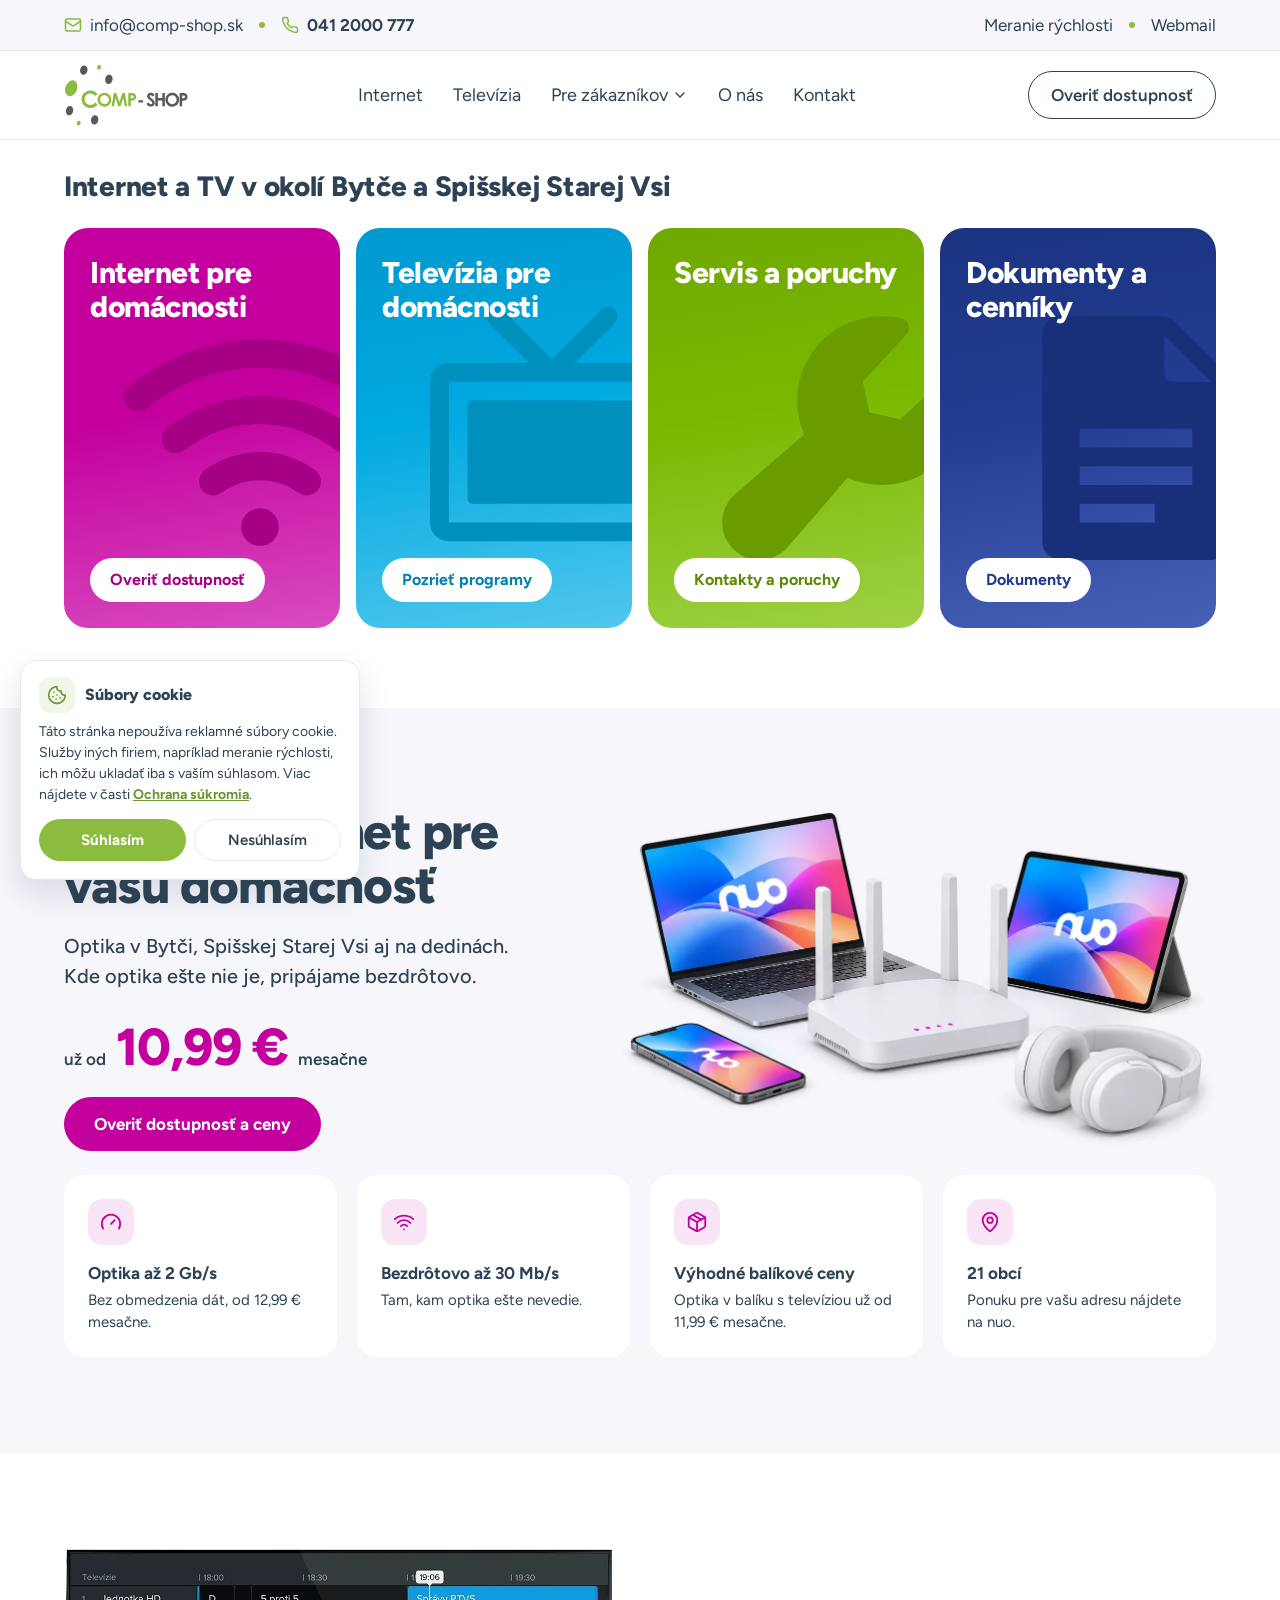
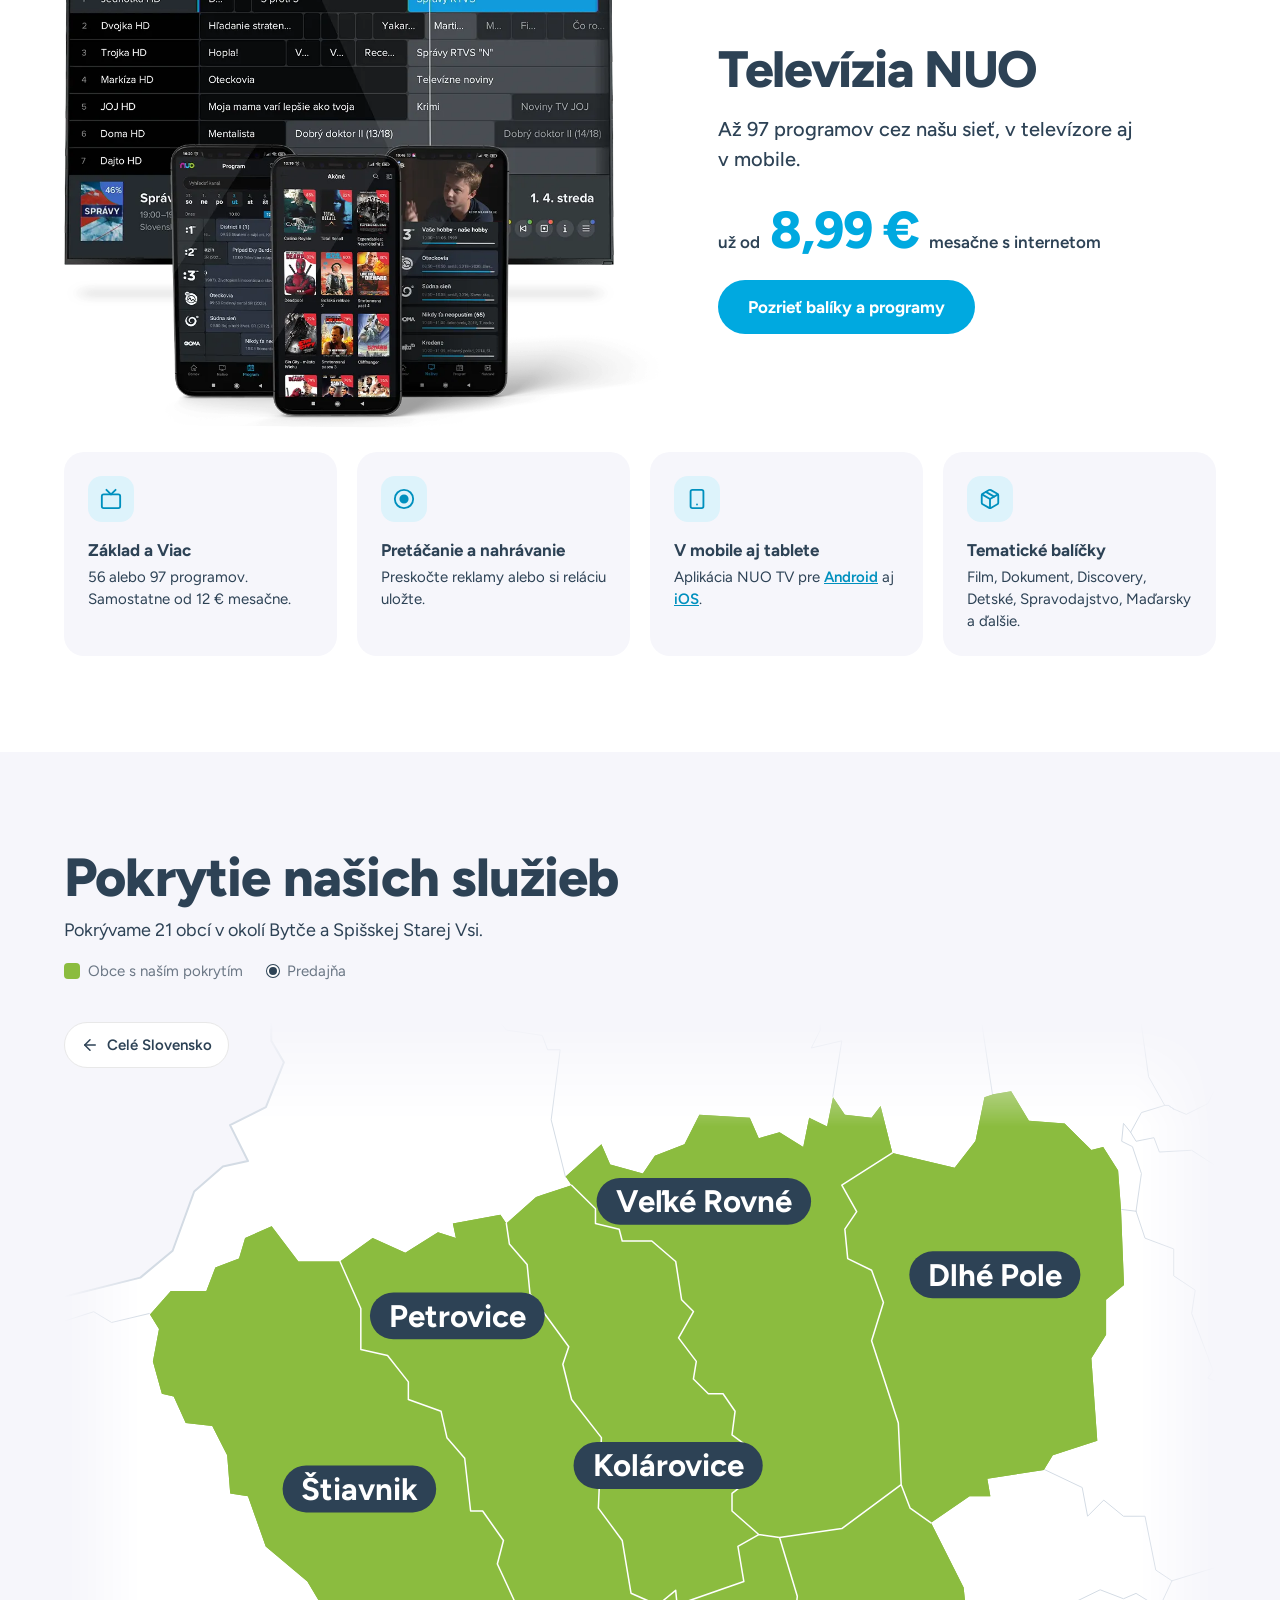
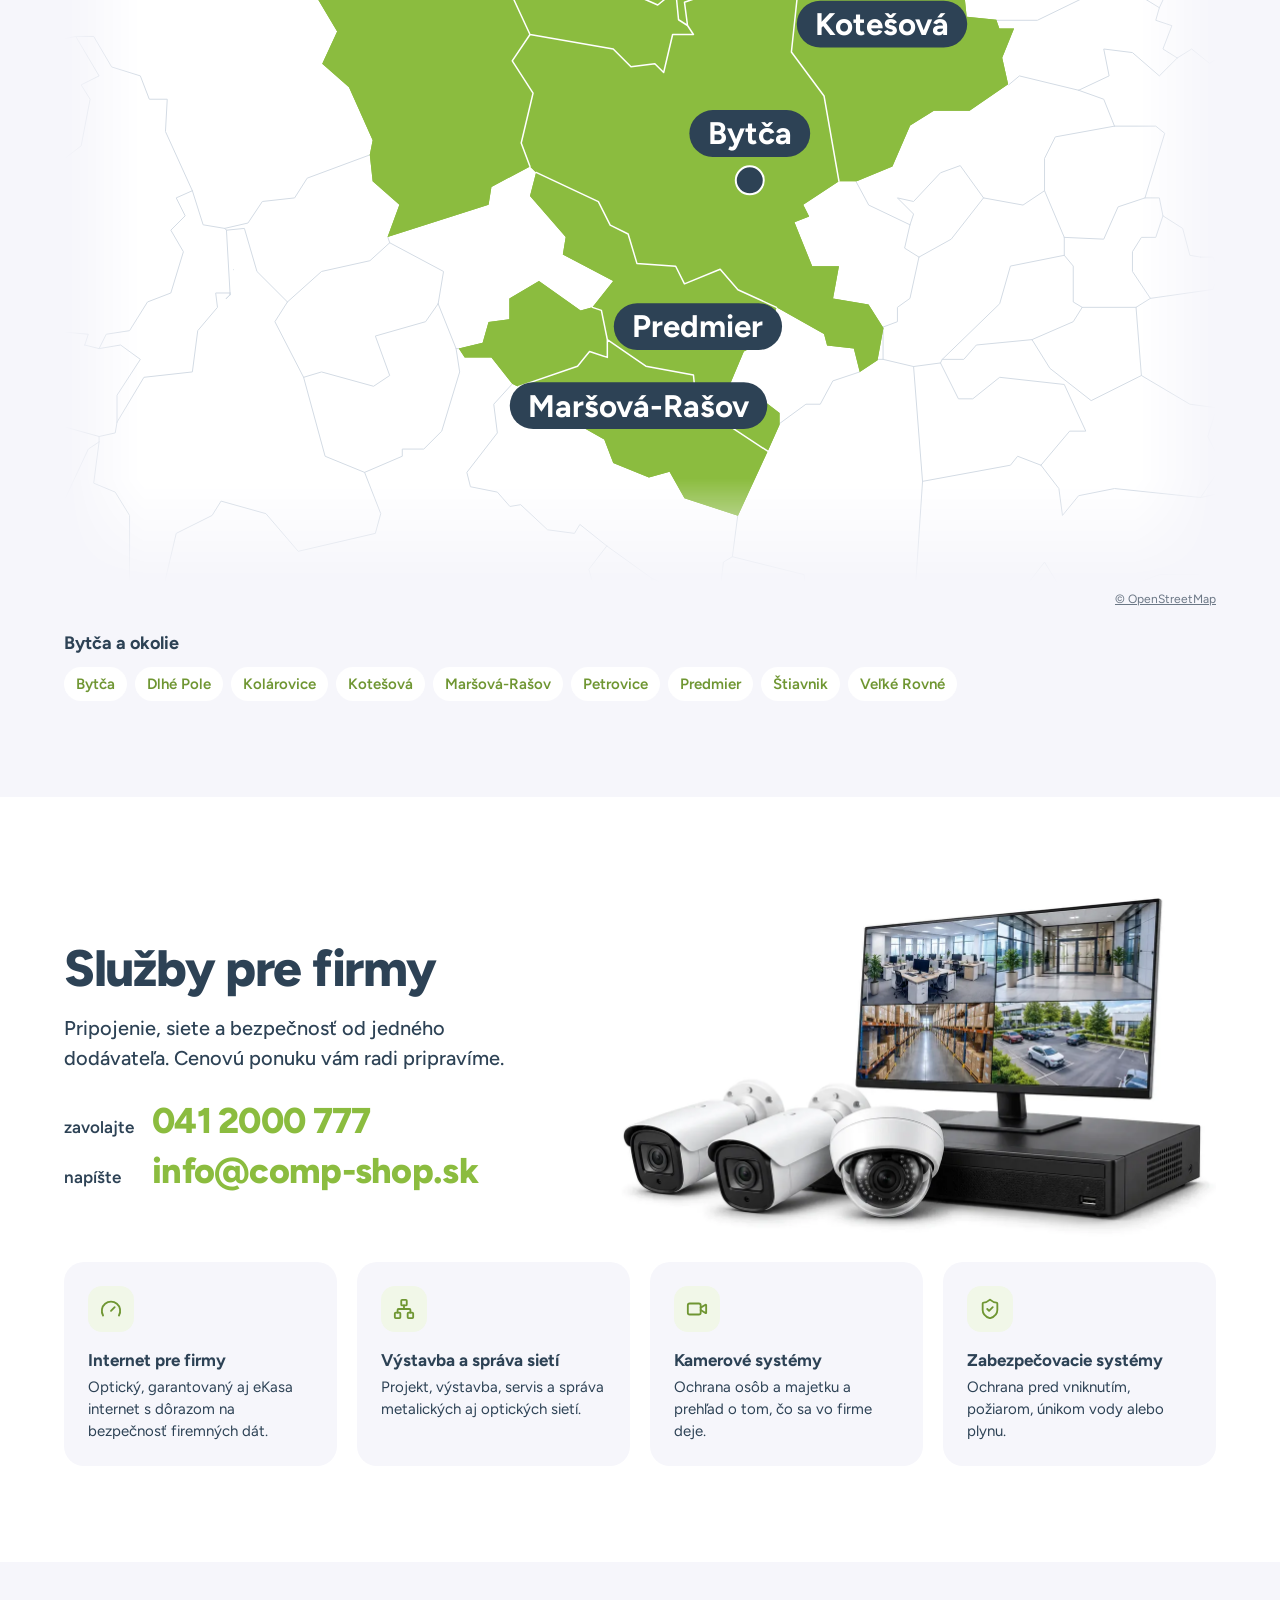
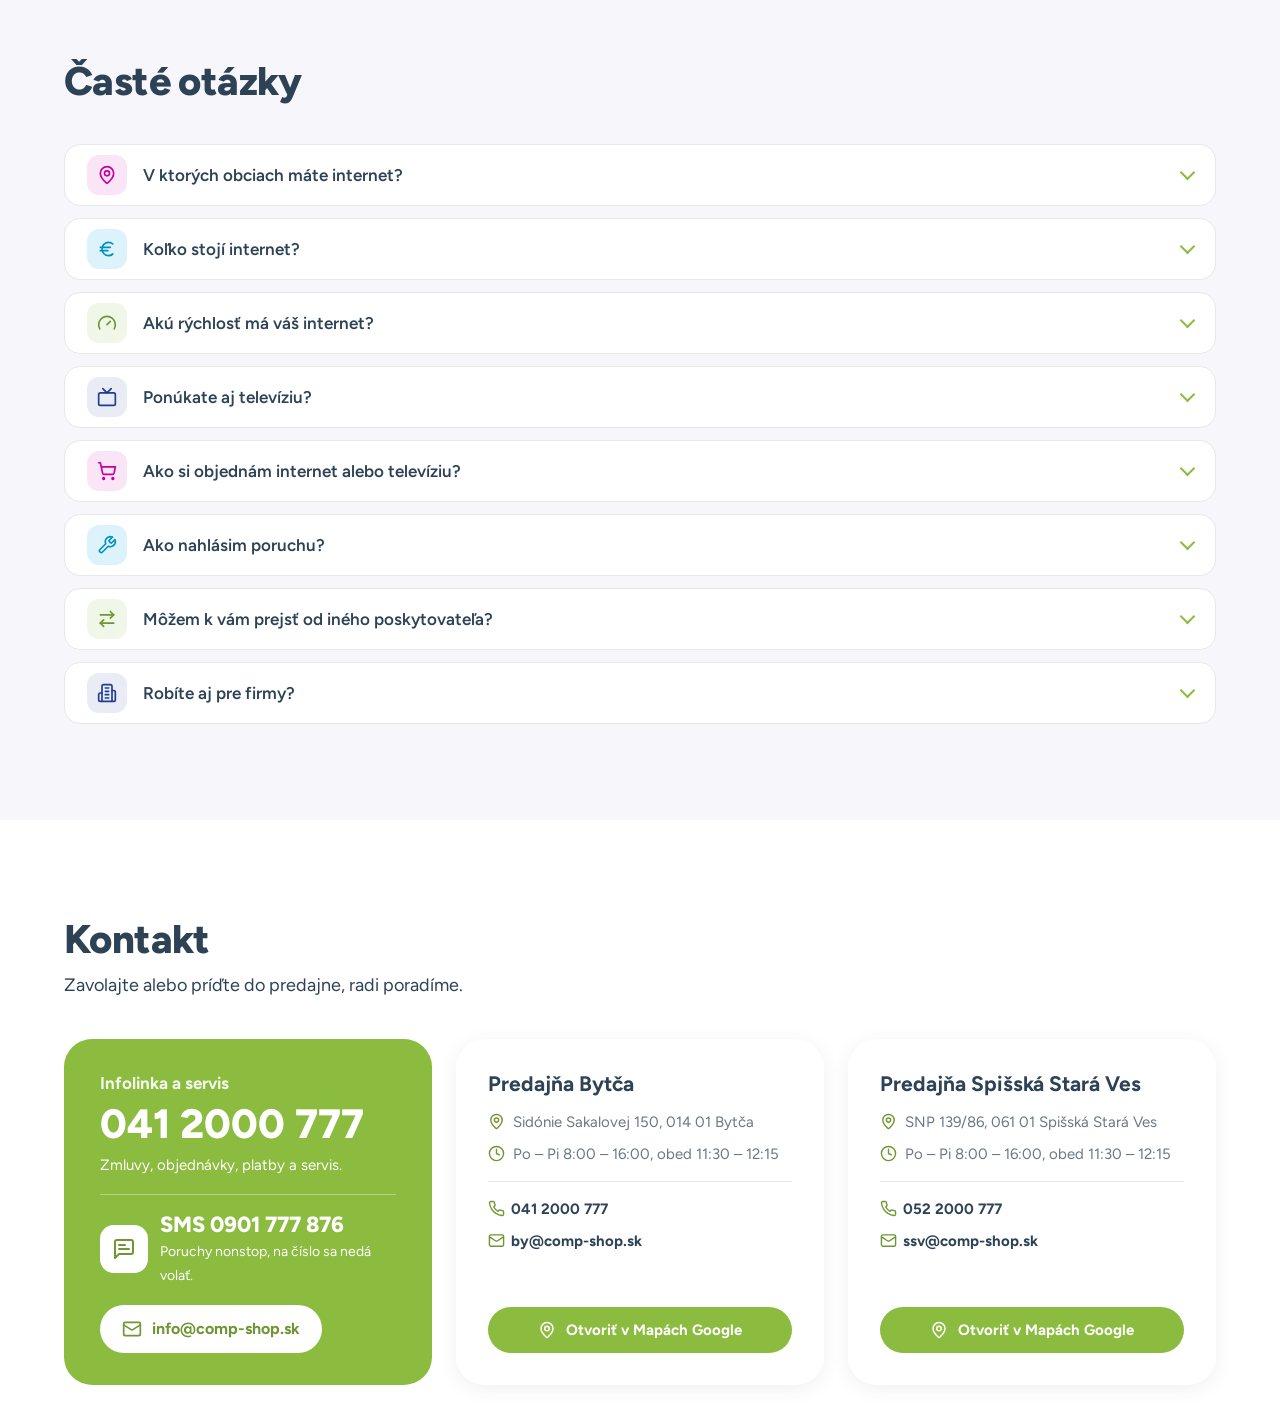
==== commit 9c9b36cf: "Tlačidlo menu s animáciou ako na nuo.sk" ====
--- a/index.html
+++ b/index.html
@@ -22,7 +22,7 @@
     <link rel="apple-touch-icon" href="img/apple-touch-icon.png">
     <link rel="preload" href="fonts/figtree-latin.woff2" as="font" type="font/woff2" crossorigin>
     <link rel="preload" href="fonts/figtree-latin-ext.woff2" as="font" type="font/woff2" crossorigin>
-    <link rel="stylesheet" href="css/style.css?v=85d81c74">
+    <link rel="stylesheet" href="css/style.css?v=dcac3106">
         <script type="application/ld+json">{"@context":"https://schema.org","@graph":[{"@type":"Organization","@id":"https://comp-shop.sk/#firma","name":"COMP-SHOP","legalName":"COMP-SHOP, s.r.o.","description":"Regionálny poskytovateľ optického a bezdrôtového internetu a televízie NUO pre domácnosti a firmy v okolí Bytče a Spišskej Starej Vsi. Firmám staviame siete, kamerové a zabezpečovacie systémy.","url":"https://comp-shop.sk/","logo":"https://comp-shop.sk/img/apple-touch-icon.png","image":"https://comp-shop.sk/img/nahlad.jpg","telephone":"+421412000777","email":"info@comp-shop.sk","foundingDate":"2007","identifier":{"@type":"PropertyValue","propertyID":"IČO","value":"36800015"},"taxID":"2022404890","vatID":"SK2022404890","address":{"@type":"PostalAddress","streetAddress":"Sidónie Sakalovej 150","postalCode":"014 01","addressLocality":"Bytča","addressCountry":"SK"},"contactPoint":[{"@type":"ContactPoint","contactType":"customer service","telephone":"+421412000777","email":"info@comp-shop.sk","availableLanguage":"sk"},{"@type":"ContactPoint","contactType":"technical support","telephone":"+421901777876","description":"Poruchy cez SMS nonstop, na číslo sa nedá volať.","availableLanguage":"sk"}],"department":[{"@id":"https://comp-shop.sk/#bytca"},{"@id":"https://comp-shop.sk/#spisska-stara-ves"}],"areaServed":[{"@type":"Place","name":"Bytča"},{"@type":"Place","name":"Dlhé Pole"},{"@type":"Place","name":"Kolárovice"},{"@type":"Place","name":"Kotešová"},{"@type":"Place","name":"Maršová-Rašov"},{"@type":"Place","name":"Petrovice"},{"@type":"Place","name":"Predmier"},{"@type":"Place","name":"Štiavnik"},{"@type":"Place","name":"Veľké Rovné"},{"@type":"Place","name":"Červený Kláštor"},{"@type":"Place","name":"Havka"},{"@type":"Place","name":"Jezersko"},{"@type":"Place","name":"Lechnica"},{"@type":"Place","name":"Majere"},{"@type":"Place","name":"Malá Franková"},{"@type":"Place","name":"Matiašovce"},{"@type":"Place","name":"Reľov"},{"@type":"Place","name":"Spišská Stará Ves"},{"@type":"Place","name":"Spišské Hanušovce"},{"@type":"Place","name":"Veľká Franková"},{"@type":"Place","name":"Zálesie"}],"knowsAbout":["optický internet","bezdrôtový internet","internetová televízia","výstavba a správa sietí","kamerové systémy","zabezpečovacie systémy"]},{"@type":"WebSite","@id":"https://comp-shop.sk/#web","url":"https://comp-shop.sk/","name":"COMP-SHOP","inLanguage":"sk","publisher":{"@id":"https://comp-shop.sk/#firma"}},{"@type":"FAQPage","mainEntity":[{"@type":"Question","name":"V ktorých obciach máte internet?","acceptedAnswer":{"@type":"Answer","text":"Internet máme v 21 obciach. Bytča a okolie: Bytča, Dlhé Pole, Kolárovice, Kotešová, Maršová-Rašov, Petrovice, Predmier, Štiavnik, Veľké Rovné. Spišská Stará Ves a okolie: Červený Kláštor, Havka, Jezersko, Lechnica, Majere, Malá Franková, Matiašovce, Reľov, Spišská Stará Ves, Spišské Hanušovce, Veľká Franková, Zálesie. Dostupnosť pre vašu adresu overíte na nuo.sk."}},{"@type":"Question","name":"Koľko stojí internet?","acceptedAnswer":{"@type":"Answer","text":"Internet stojí od 10,99 € mesačne, optický od 12,99 € mesačne. V balíku s televíziou je optika od 11,99 € mesačne. Presnú ponuku pre vašu adresu nájdete na nuo.sk."}},{"@type":"Question","name":"Akú rýchlosť má váš internet?","acceptedAnswer":{"@type":"Answer","text":"Optický internet má až 2 Gb/s a je bez obmedzenia dát. Kde optika ešte nie je, pripájame bezdrôtovo rýchlosťou až 30 Mb/s."}},{"@type":"Question","name":"Ponúkate aj televíziu?","acceptedAnswer":{"@type":"Answer","text":"Áno, televíziu NUO cez našu sieť, až 97 programov. S internetom stojí od 8,99 € mesačne, samostatne od 12 € mesačne. Pozerať ju môžete aj v mobile a tablete v aplikácii NUO TV."}},{"@type":"Question","name":"Ako si objednám internet alebo televíziu?","acceptedAnswer":{"@type":"Answer","text":"Na nuo.sk zadáte svoju adresu, vyberiete si program a objednávku odošlete. Objednať si môžete aj na infolinke 041 2000 777 alebo v predajni v Bytči a v Spišskej Starej Vsi."}},{"@type":"Question","name":"Ako nahlásim poruchu?","acceptedAnswer":{"@type":"Answer","text":"Pošlite SMS na 0901 777 876, poruchy prijímame nonstop. Na toto číslo sa nedá volať. Pomôžeme aj na infolinke 041 2000 777 alebo na info@comp-shop.sk."}},{"@type":"Question","name":"Môžem k vám prejsť od iného poskytovateľa?","acceptedAnswer":{"@type":"Answer","text":"Áno. Ako postupovať pri zmene poskytovateľa internetu, nájdete na stránke Prenos internetu."}},{"@type":"Question","name":"Robíte aj pre firmy?","acceptedAnswer":{"@type":"Answer","text":"Áno. Firmám dodávame optický, garantovaný aj eKasa internet, staviame a spravujeme siete, kamerové a zabezpečovacie systémy. Zavolajte na 041 2000 777 alebo napíšte na info@comp-shop.sk."}}]},{"@type":"LocalBusiness","@id":"https://comp-shop.sk/#bytca","name":"COMP-SHOP – Predajňa Bytča","url":"https://comp-shop.sk/kontakt/","image":"https://comp-shop.sk/img/nahlad.jpg","telephone":"+421412000777","email":"by@comp-shop.sk","address":{"@type":"PostalAddress","streetAddress":"Sidónie Sakalovej 150","postalCode":"014 01","addressLocality":"Bytča","addressCountry":"SK"},"openingHoursSpecification":[{"@type":"OpeningHoursSpecification","dayOfWeek":["Monday","Tuesday","Wednesday","Thursday","Friday"],"opens":"08:00","closes":"11:30"},{"@type":"OpeningHoursSpecification","dayOfWeek":["Monday","Tuesday","Wednesday","Thursday","Friday"],"opens":"12:15","closes":"16:00"}],"hasMap":"https://www.google.com/maps/search/?api=1\u0026query=Sid%C3%B3nie+Sakalovej+150%2C+014+01+Byt%C4%8Da","areaServed":[{"@type":"Place","name":"Bytča"},{"@type":"Place","name":"Dlhé Pole"},{"@type":"Place","name":"Kolárovice"},{"@type":"Place","name":"Kotešová"},{"@type":"Place","name":"Maršová-Rašov"},{"@type":"Place","name":"Petrovice"},{"@type":"Place","name":"Predmier"},{"@type":"Place","name":"Štiavnik"},{"@type":"Place","name":"Veľké Rovné"}],"parentOrganization":{"@id":"https://comp-shop.sk/#firma"}},{"@type":"LocalBusiness","@id":"https://comp-shop.sk/#spisska-stara-ves","name":"COMP-SHOP – Predajňa Spišská Stará Ves","url":"https://comp-shop.sk/kontakt/","image":"https://comp-shop.sk/img/nahlad.jpg","telephone":"+421522000777","email":"ssv@comp-shop.sk","address":{"@type":"PostalAddress","streetAddress":"SNP 139/86","postalCode":"061 01","addressLocality":"Spišská Stará Ves","addressCountry":"SK"},"openingHoursSpecification":[{"@type":"OpeningHoursSpecification","dayOfWeek":["Monday","Tuesday","Wednesday","Thursday","Friday"],"opens":"08:00","closes":"11:30"},{"@type":"OpeningHoursSpecification","dayOfWeek":["Monday","Tuesday","Wednesday","Thursday","Friday"],"opens":"12:15","closes":"16:00"}],"hasMap":"https://www.google.com/maps/search/?api=1\u0026query=SNP+139%2F86%2C+061+01+Spi%C5%A1sk%C3%A1+Star%C3%A1+Ves","areaServed":[{"@type":"Place","name":"Červený Kláštor"},{"@type":"Place","name":"Havka"},{"@type":"Place","name":"Jezersko"},{"@type":"Place","name":"Lechnica"},{"@type":"Place","name":"Majere"},{"@type":"Place","name":"Malá Franková"},{"@type":"Place","name":"Matiašovce"},{"@type":"Place","name":"Reľov"},{"@type":"Place","name":"Spišská Stará Ves"},{"@type":"Place","name":"Spišské Hanušovce"},{"@type":"Place","name":"Veľká Franková"},{"@type":"Place","name":"Zálesie"}],"parentOrganization":{"@id":"https://comp-shop.sk/#firma"}}]}</script>
     </head>
 <body>
@@ -55,7 +55,7 @@
                 <a href="kontakt/">Kontakt</a>
                 <a class="btn btn-zelene" href="https://www.nuo.sk/comp-shop#filter">Overiť dostupnosť</a>
             </nav>
-            <button class="menu-tlacidlo" type="button" aria-label="Menu" aria-controls="menu" aria-expanded="false"><svg class="ikona" viewBox="0 0 24 24" aria-hidden="true"><line x1="4" x2="20" y1="6" y2="6"/><line x1="4" x2="20" y1="12" y2="12"/><line x1="4" x2="20" y1="18" y2="18"/></svg></button>
+            <button class="menu-tlacidlo" type="button" aria-label="Menu" aria-controls="menu" aria-expanded="false"><svg class="menu-had" viewBox="0 0 100 100" aria-hidden="true"><path class="menu-had-hore" d="m 30,33 h 40 c 3.722839,0 7.5,3.126468 7.5,8.578427 0,5.451959 -2.727029,8.421573 -7.5,8.421573 h -20"/><path class="menu-had-stred" d="m 30,50 h 40"/><path class="menu-had-dole" d="m 70,67 h -40 c 0,0 -7.5,-0.802118 -7.5,-8.365747 0,-7.563629 7.5,-8.634253 7.5,-8.634253 h 20"/></svg></button>
         </div>
     </header>
 
--- a/css/style.css
+++ b/css/style.css
@@ -236,6 +236,15 @@
     color: var(--base);
     cursor: pointer;
 }
+
+.menu-had { width: 32px; height: 32px; transition: transform 800ms; }
+.menu-had path { fill: none; stroke: currentColor; stroke-width: 5.2; stroke-linecap: round; transition: stroke-dasharray 800ms, stroke-dashoffset 800ms; }
+.menu-had-hore { stroke-dasharray: 40 160; }
+.menu-had .menu-had-stred { stroke-dasharray: 40 142; transform-origin: 50%; transition: transform 800ms; }
+.menu-had .menu-had-dole { stroke-dasharray: 40 85; transform-origin: 50%; transition: transform 800ms, stroke-dashoffset 800ms; }
+.menu-tlacidlo[aria-expanded="true"] .menu-had { transform: rotate(45deg); }
+.menu-tlacidlo[aria-expanded="true"] .menu-had-hore, .menu-tlacidlo[aria-expanded="true"] .menu-had-dole { stroke-dashoffset: -64px; }
+.menu-tlacidlo[aria-expanded="true"] .menu-had-stred { transform: rotate(90deg); }
 
 .hero { padding: 28px 0 80px; }
 
@@ -1259,4 +1268,5 @@
     .vyhody li::before, .subory a, .otazka summary::after { transition: none; }
     .otazka[open] p { animation: none; }
     .vyhody li:hover::before { transform: none; }
-}
+    .menu-had, .menu-had path { transition: none; }
+}
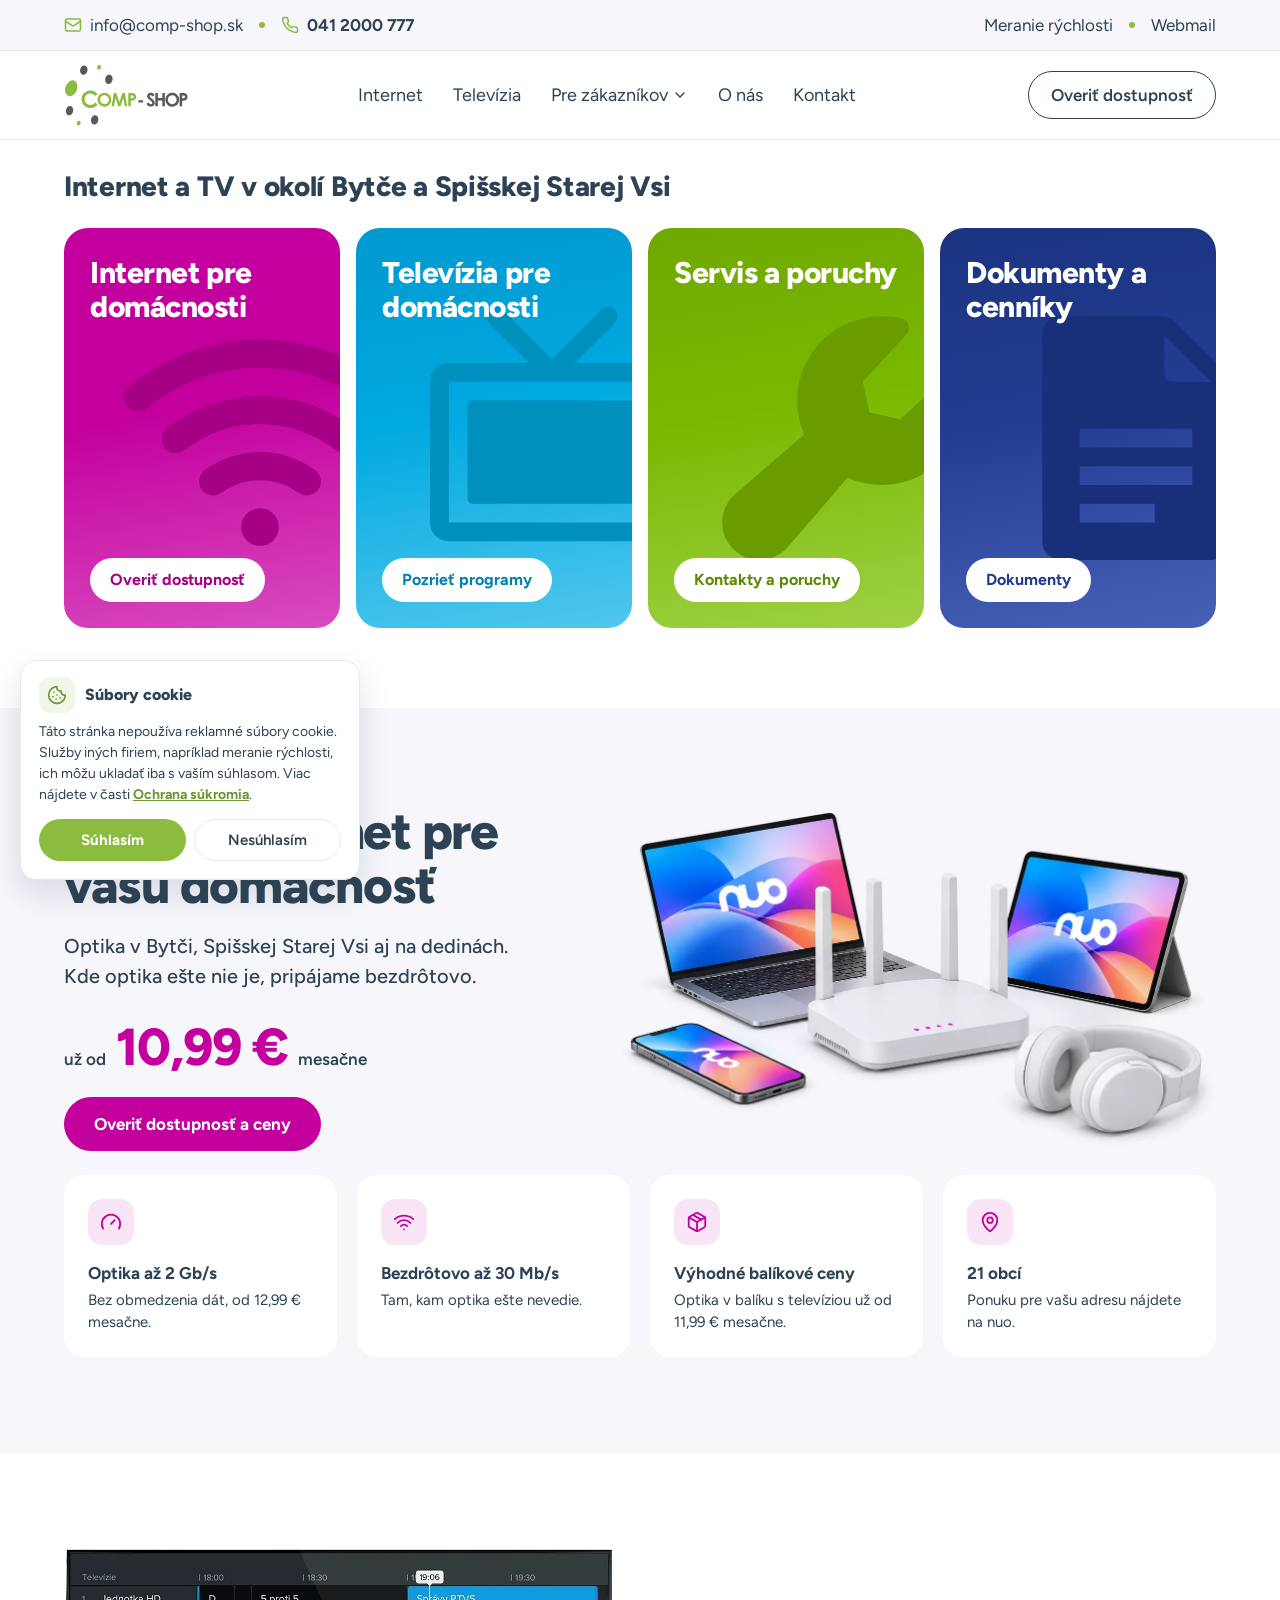
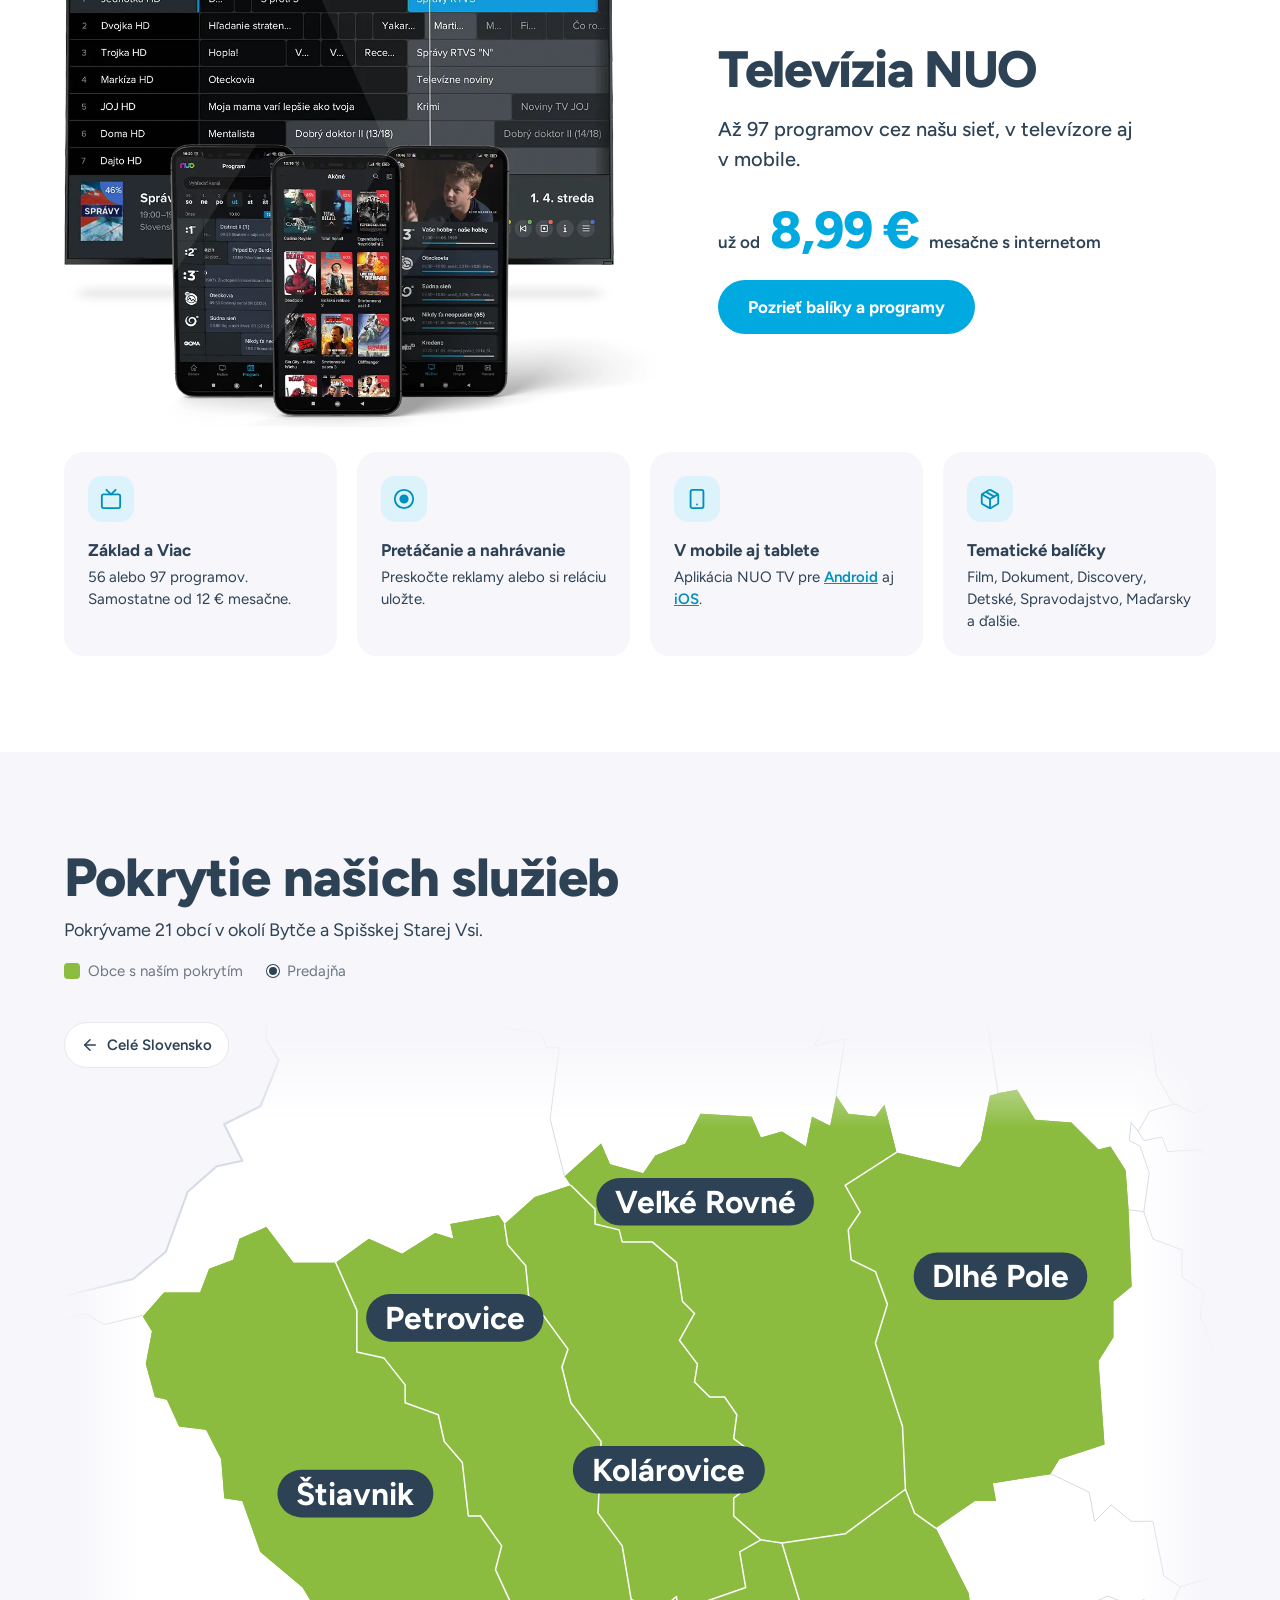
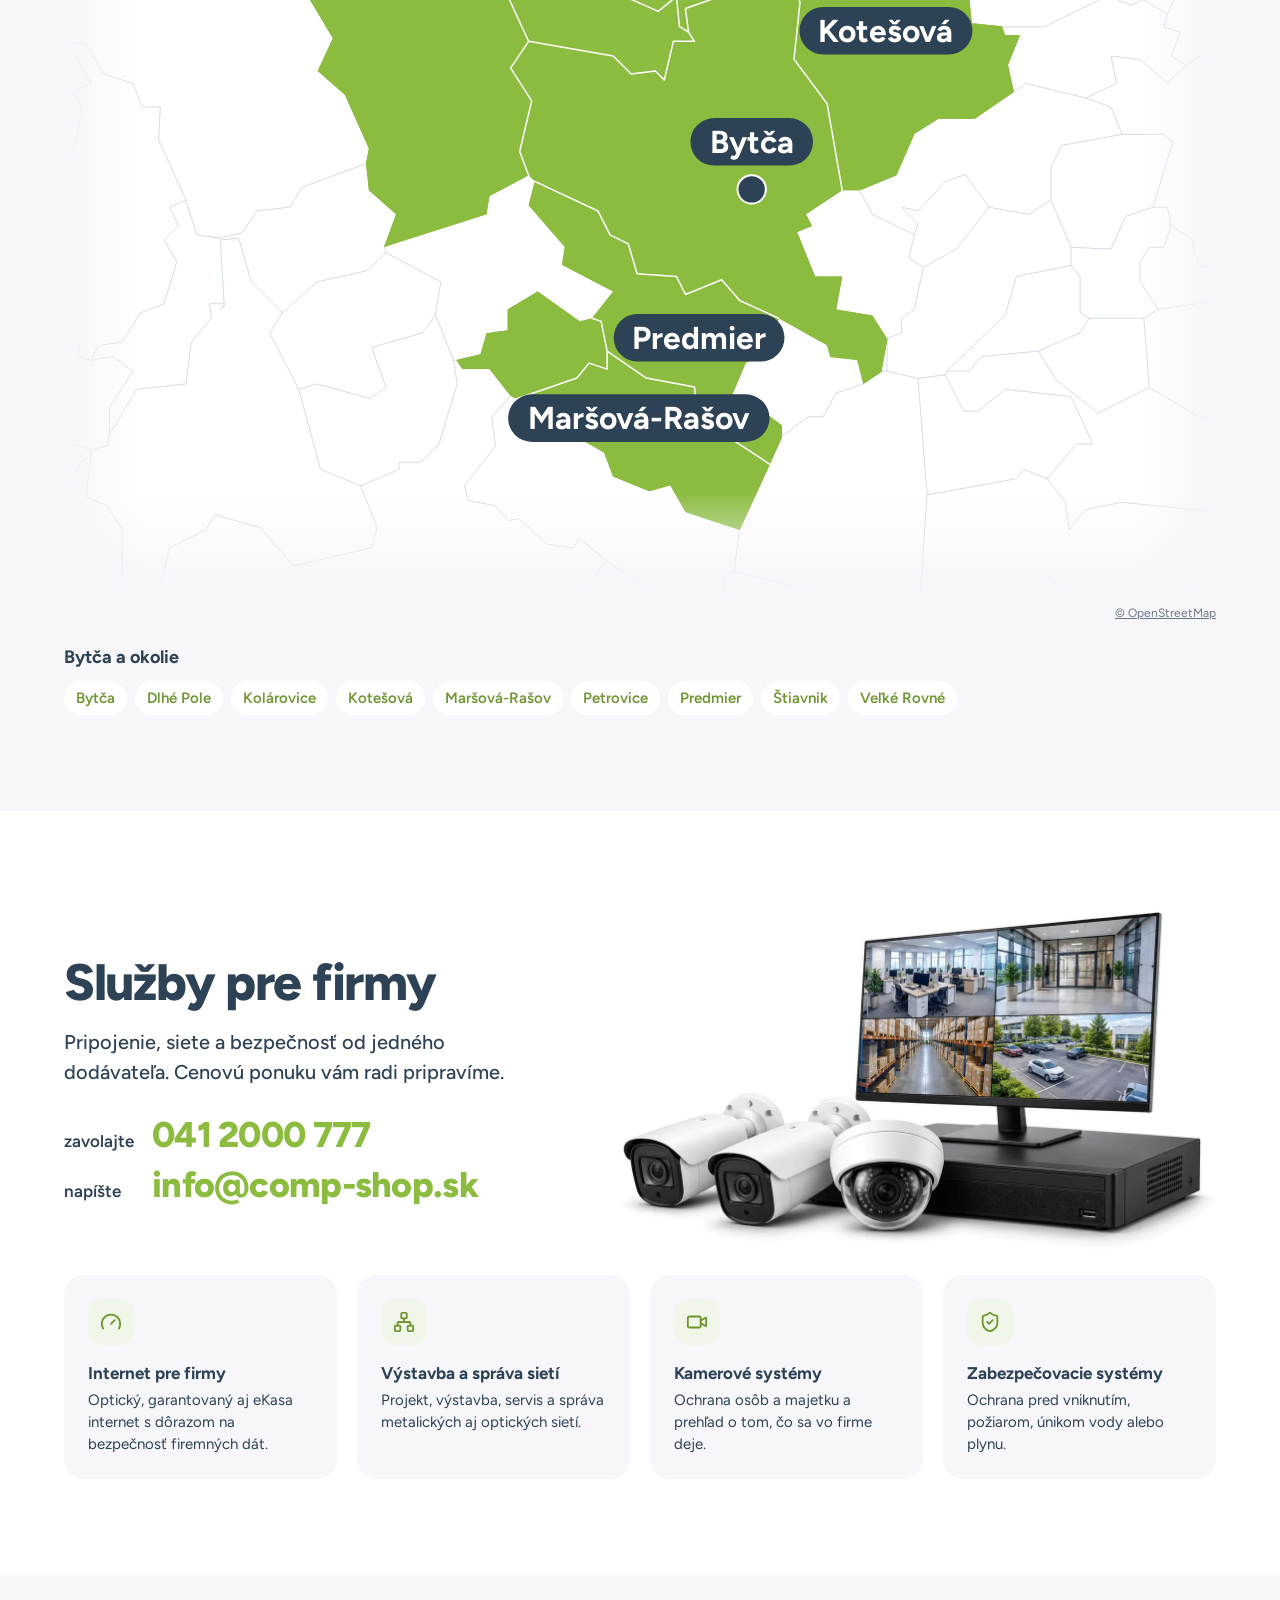
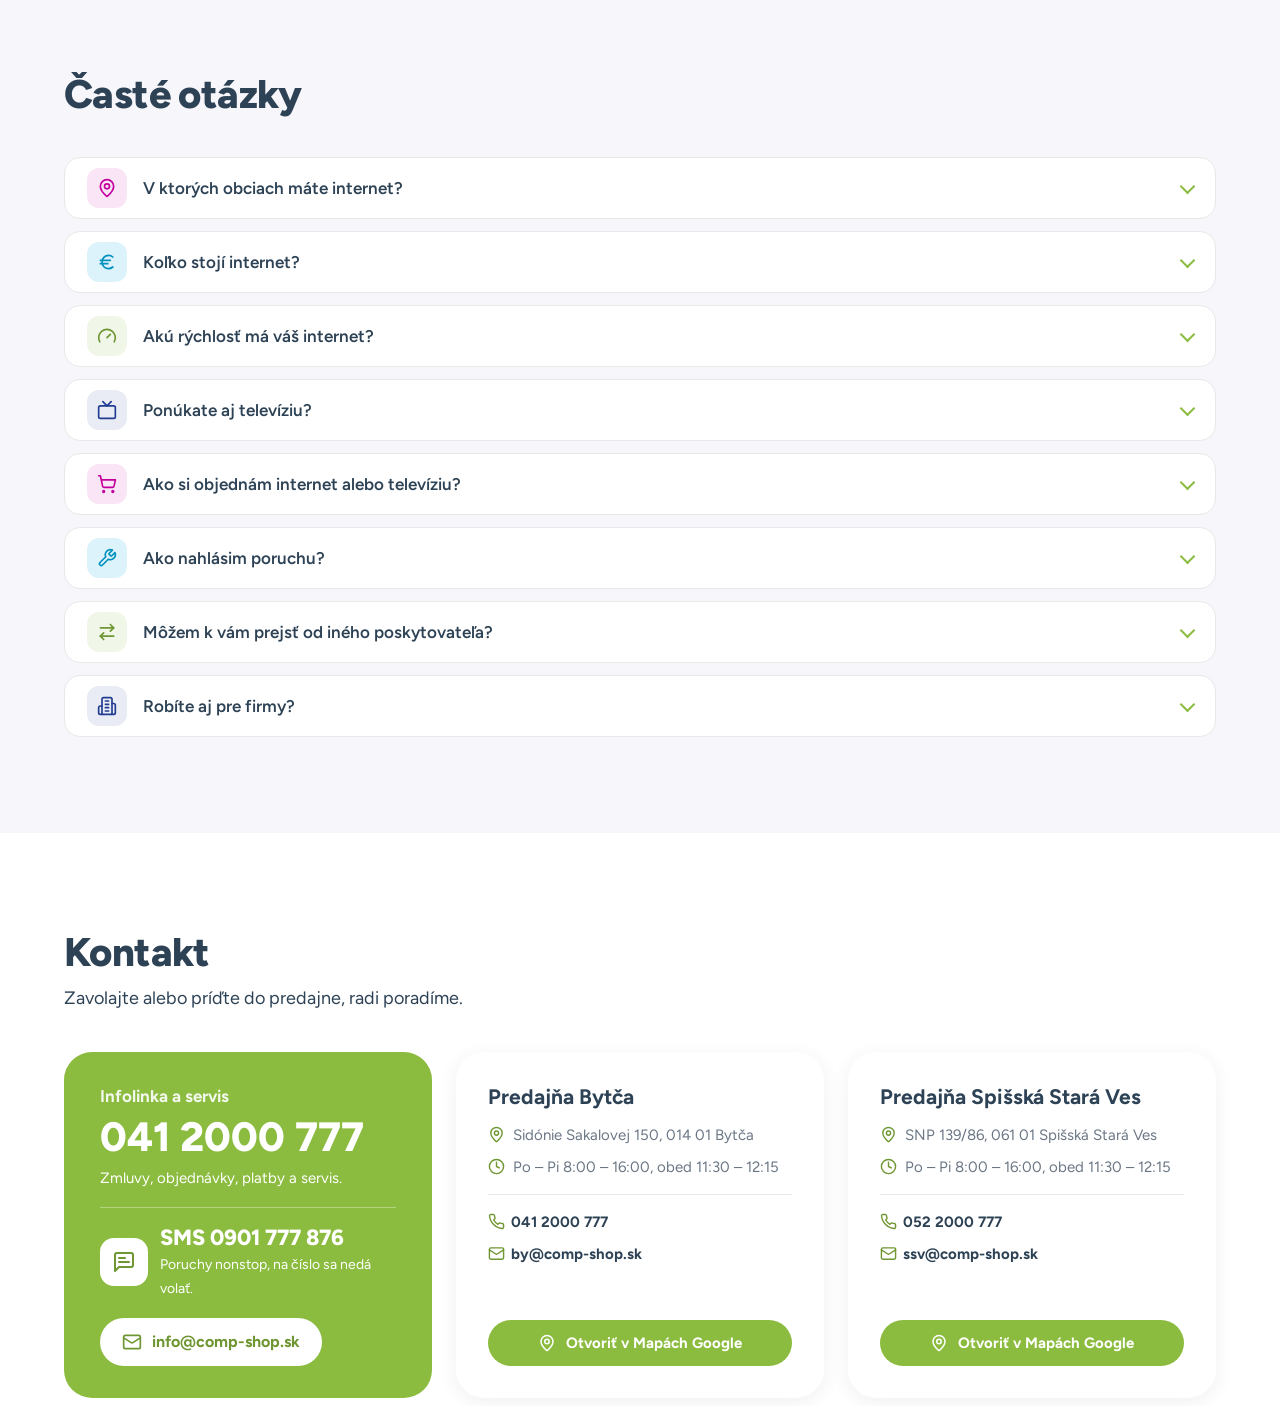
==== commit b88a9c21: "Menu na mobile sa vysunie" ====
--- a/index.html
+++ b/index.html
@@ -22,7 +22,7 @@
     <link rel="apple-touch-icon" href="img/apple-touch-icon.png">
     <link rel="preload" href="fonts/figtree-latin.woff2" as="font" type="font/woff2" crossorigin>
     <link rel="preload" href="fonts/figtree-latin-ext.woff2" as="font" type="font/woff2" crossorigin>
-    <link rel="stylesheet" href="css/style.css?v=dcac3106">
+    <link rel="stylesheet" href="css/style.css?v=eb86c342">
         <script type="application/ld+json">{"@context":"https://schema.org","@graph":[{"@type":"Organization","@id":"https://comp-shop.sk/#firma","name":"COMP-SHOP","legalName":"COMP-SHOP, s.r.o.","description":"Regionálny poskytovateľ optického a bezdrôtového internetu a televízie NUO pre domácnosti a firmy v okolí Bytče a Spišskej Starej Vsi. Firmám staviame siete, kamerové a zabezpečovacie systémy.","url":"https://comp-shop.sk/","logo":"https://comp-shop.sk/img/apple-touch-icon.png","image":"https://comp-shop.sk/img/nahlad.jpg","telephone":"+421412000777","email":"info@comp-shop.sk","foundingDate":"2007","identifier":{"@type":"PropertyValue","propertyID":"IČO","value":"36800015"},"taxID":"2022404890","vatID":"SK2022404890","address":{"@type":"PostalAddress","streetAddress":"Sidónie Sakalovej 150","postalCode":"014 01","addressLocality":"Bytča","addressCountry":"SK"},"contactPoint":[{"@type":"ContactPoint","contactType":"customer service","telephone":"+421412000777","email":"info@comp-shop.sk","availableLanguage":"sk"},{"@type":"ContactPoint","contactType":"technical support","telephone":"+421901777876","description":"Poruchy cez SMS nonstop, na číslo sa nedá volať.","availableLanguage":"sk"}],"department":[{"@id":"https://comp-shop.sk/#bytca"},{"@id":"https://comp-shop.sk/#spisska-stara-ves"}],"areaServed":[{"@type":"Place","name":"Bytča"},{"@type":"Place","name":"Dlhé Pole"},{"@type":"Place","name":"Kolárovice"},{"@type":"Place","name":"Kotešová"},{"@type":"Place","name":"Maršová-Rašov"},{"@type":"Place","name":"Petrovice"},{"@type":"Place","name":"Predmier"},{"@type":"Place","name":"Štiavnik"},{"@type":"Place","name":"Veľké Rovné"},{"@type":"Place","name":"Červený Kláštor"},{"@type":"Place","name":"Havka"},{"@type":"Place","name":"Jezersko"},{"@type":"Place","name":"Lechnica"},{"@type":"Place","name":"Majere"},{"@type":"Place","name":"Malá Franková"},{"@type":"Place","name":"Matiašovce"},{"@type":"Place","name":"Reľov"},{"@type":"Place","name":"Spišská Stará Ves"},{"@type":"Place","name":"Spišské Hanušovce"},{"@type":"Place","name":"Veľká Franková"},{"@type":"Place","name":"Zálesie"}],"knowsAbout":["optický internet","bezdrôtový internet","internetová televízia","výstavba a správa sietí","kamerové systémy","zabezpečovacie systémy"]},{"@type":"WebSite","@id":"https://comp-shop.sk/#web","url":"https://comp-shop.sk/","name":"COMP-SHOP","inLanguage":"sk","publisher":{"@id":"https://comp-shop.sk/#firma"}},{"@type":"FAQPage","mainEntity":[{"@type":"Question","name":"V ktorých obciach máte internet?","acceptedAnswer":{"@type":"Answer","text":"Internet máme v 21 obciach. Bytča a okolie: Bytča, Dlhé Pole, Kolárovice, Kotešová, Maršová-Rašov, Petrovice, Predmier, Štiavnik, Veľké Rovné. Spišská Stará Ves a okolie: Červený Kláštor, Havka, Jezersko, Lechnica, Majere, Malá Franková, Matiašovce, Reľov, Spišská Stará Ves, Spišské Hanušovce, Veľká Franková, Zálesie. Dostupnosť pre vašu adresu overíte na nuo.sk."}},{"@type":"Question","name":"Koľko stojí internet?","acceptedAnswer":{"@type":"Answer","text":"Internet stojí od 10,99 € mesačne, optický od 12,99 € mesačne. V balíku s televíziou je optika od 11,99 € mesačne. Presnú ponuku pre vašu adresu nájdete na nuo.sk."}},{"@type":"Question","name":"Akú rýchlosť má váš internet?","acceptedAnswer":{"@type":"Answer","text":"Optický internet má až 2 Gb/s a je bez obmedzenia dát. Kde optika ešte nie je, pripájame bezdrôtovo rýchlosťou až 30 Mb/s."}},{"@type":"Question","name":"Ponúkate aj televíziu?","acceptedAnswer":{"@type":"Answer","text":"Áno, televíziu NUO cez našu sieť, až 97 programov. S internetom stojí od 8,99 € mesačne, samostatne od 12 € mesačne. Pozerať ju môžete aj v mobile a tablete v aplikácii NUO TV."}},{"@type":"Question","name":"Ako si objednám internet alebo televíziu?","acceptedAnswer":{"@type":"Answer","text":"Na nuo.sk zadáte svoju adresu, vyberiete si program a objednávku odošlete. Objednať si môžete aj na infolinke 041 2000 777 alebo v predajni v Bytči a v Spišskej Starej Vsi."}},{"@type":"Question","name":"Ako nahlásim poruchu?","acceptedAnswer":{"@type":"Answer","text":"Pošlite SMS na 0901 777 876, poruchy prijímame nonstop. Na toto číslo sa nedá volať. Pomôžeme aj na infolinke 041 2000 777 alebo na info@comp-shop.sk."}},{"@type":"Question","name":"Môžem k vám prejsť od iného poskytovateľa?","acceptedAnswer":{"@type":"Answer","text":"Áno. Ako postupovať pri zmene poskytovateľa internetu, nájdete na stránke Prenos internetu."}},{"@type":"Question","name":"Robíte aj pre firmy?","acceptedAnswer":{"@type":"Answer","text":"Áno. Firmám dodávame optický, garantovaný aj eKasa internet, staviame a spravujeme siete, kamerové a zabezpečovacie systémy. Zavolajte na 041 2000 777 alebo napíšte na info@comp-shop.sk."}}]},{"@type":"LocalBusiness","@id":"https://comp-shop.sk/#bytca","name":"COMP-SHOP – Predajňa Bytča","url":"https://comp-shop.sk/kontakt/","image":"https://comp-shop.sk/img/nahlad.jpg","telephone":"+421412000777","email":"by@comp-shop.sk","address":{"@type":"PostalAddress","streetAddress":"Sidónie Sakalovej 150","postalCode":"014 01","addressLocality":"Bytča","addressCountry":"SK"},"openingHoursSpecification":[{"@type":"OpeningHoursSpecification","dayOfWeek":["Monday","Tuesday","Wednesday","Thursday","Friday"],"opens":"08:00","closes":"11:30"},{"@type":"OpeningHoursSpecification","dayOfWeek":["Monday","Tuesday","Wednesday","Thursday","Friday"],"opens":"12:15","closes":"16:00"}],"hasMap":"https://www.google.com/maps/search/?api=1\u0026query=Sid%C3%B3nie+Sakalovej+150%2C+014+01+Byt%C4%8Da","areaServed":[{"@type":"Place","name":"Bytča"},{"@type":"Place","name":"Dlhé Pole"},{"@type":"Place","name":"Kolárovice"},{"@type":"Place","name":"Kotešová"},{"@type":"Place","name":"Maršová-Rašov"},{"@type":"Place","name":"Petrovice"},{"@type":"Place","name":"Predmier"},{"@type":"Place","name":"Štiavnik"},{"@type":"Place","name":"Veľké Rovné"}],"parentOrganization":{"@id":"https://comp-shop.sk/#firma"}},{"@type":"LocalBusiness","@id":"https://comp-shop.sk/#spisska-stara-ves","name":"COMP-SHOP – Predajňa Spišská Stará Ves","url":"https://comp-shop.sk/kontakt/","image":"https://comp-shop.sk/img/nahlad.jpg","telephone":"+421522000777","email":"ssv@comp-shop.sk","address":{"@type":"PostalAddress","streetAddress":"SNP 139/86","postalCode":"061 01","addressLocality":"Spišská Stará Ves","addressCountry":"SK"},"openingHoursSpecification":[{"@type":"OpeningHoursSpecification","dayOfWeek":["Monday","Tuesday","Wednesday","Thursday","Friday"],"opens":"08:00","closes":"11:30"},{"@type":"OpeningHoursSpecification","dayOfWeek":["Monday","Tuesday","Wednesday","Thursday","Friday"],"opens":"12:15","closes":"16:00"}],"hasMap":"https://www.google.com/maps/search/?api=1\u0026query=SNP+139%2F86%2C+061+01+Spi%C5%A1sk%C3%A1+Star%C3%A1+Ves","areaServed":[{"@type":"Place","name":"Červený Kláštor"},{"@type":"Place","name":"Havka"},{"@type":"Place","name":"Jezersko"},{"@type":"Place","name":"Lechnica"},{"@type":"Place","name":"Majere"},{"@type":"Place","name":"Malá Franková"},{"@type":"Place","name":"Matiašovce"},{"@type":"Place","name":"Reľov"},{"@type":"Place","name":"Spišská Stará Ves"},{"@type":"Place","name":"Spišské Hanušovce"},{"@type":"Place","name":"Veľká Franková"},{"@type":"Place","name":"Zálesie"}],"parentOrganization":{"@id":"https://comp-shop.sk/#firma"}}]}</script>
     </head>
 <body>
--- a/css/style.css
+++ b/css/style.css
@@ -235,6 +235,7 @@
     background: #fff;
     color: var(--base);
     cursor: pointer;
+    -webkit-tap-highlight-color: transparent;
 }
 
 .menu-had { width: 32px; height: 32px; transition: transform 800ms; }
@@ -1051,7 +1052,10 @@
 @media (max-width: 1180px) {
     .menu-tlacidlo { display: flex; }
     .menu {
-        display: none;
+        display: flex;
+        visibility: hidden;
+        clip-path: inset(0 0 100% 0);
+        transition: clip-path 0.35s ease, visibility 0s linear 0.35s;
         position: absolute;
         top: 100%;
         left: 0;
@@ -1065,7 +1069,9 @@
         box-shadow: 0 16px 30px rgba(45, 66, 85, 0.08);
         font-size: 17px;
     }
-    .menu.je-otvorene { display: flex; }
+    .menu.je-otvorene { visibility: visible; clip-path: inset(0 0 -60px 0); transition: clip-path 0.35s ease; }
+    .menu > * { transition: opacity 0.3s ease, transform 0.35s ease; }
+    .menu:not(.je-otvorene) > * { opacity: 0; transform: translateY(-12px); }
     .menu a:not(.btn) { padding: 14px 0; border-bottom: 1px solid var(--border); }
     .menu .btn { margin-top: 16px; }
 }
@@ -1269,4 +1275,5 @@
     .otazka[open] p { animation: none; }
     .vyhody li:hover::before { transform: none; }
     .menu-had, .menu-had path { transition: none; }
-}
+    .menu, .menu.je-otvorene, .menu > * { transition: none; }
+}
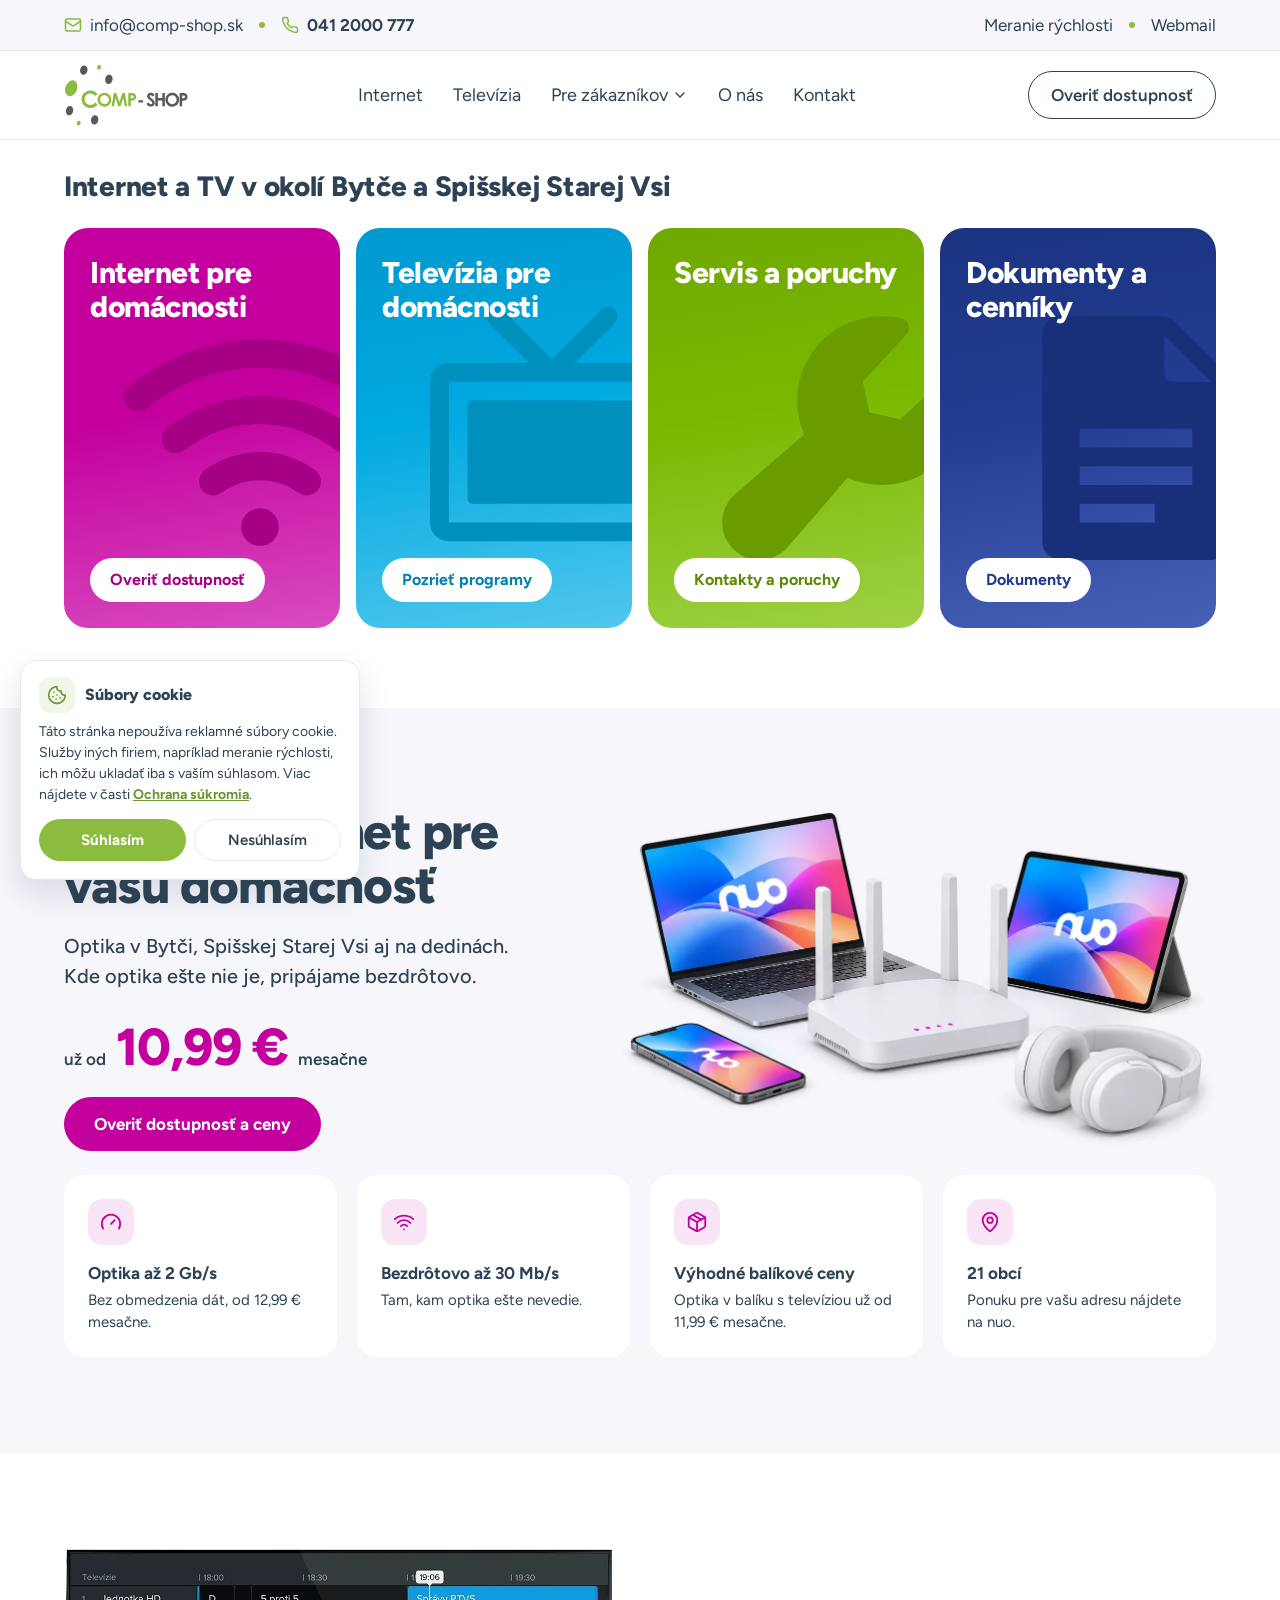
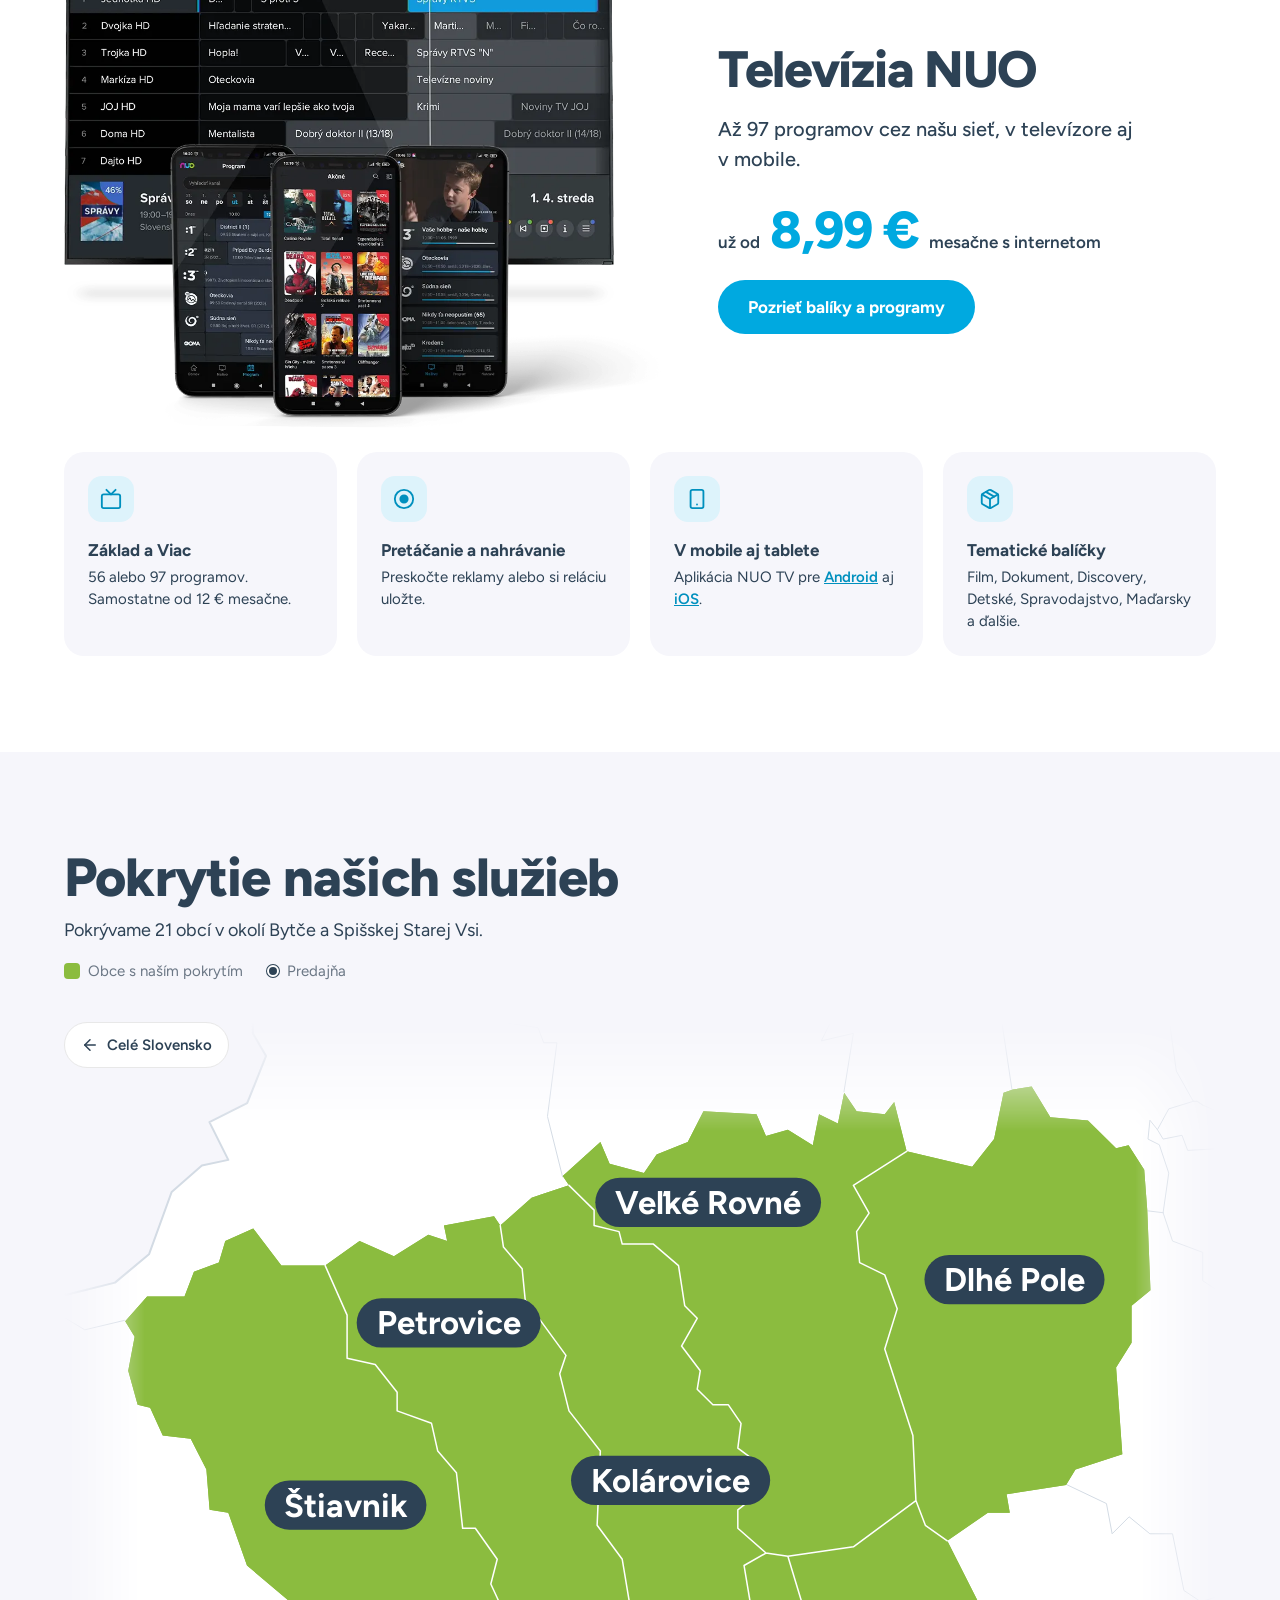
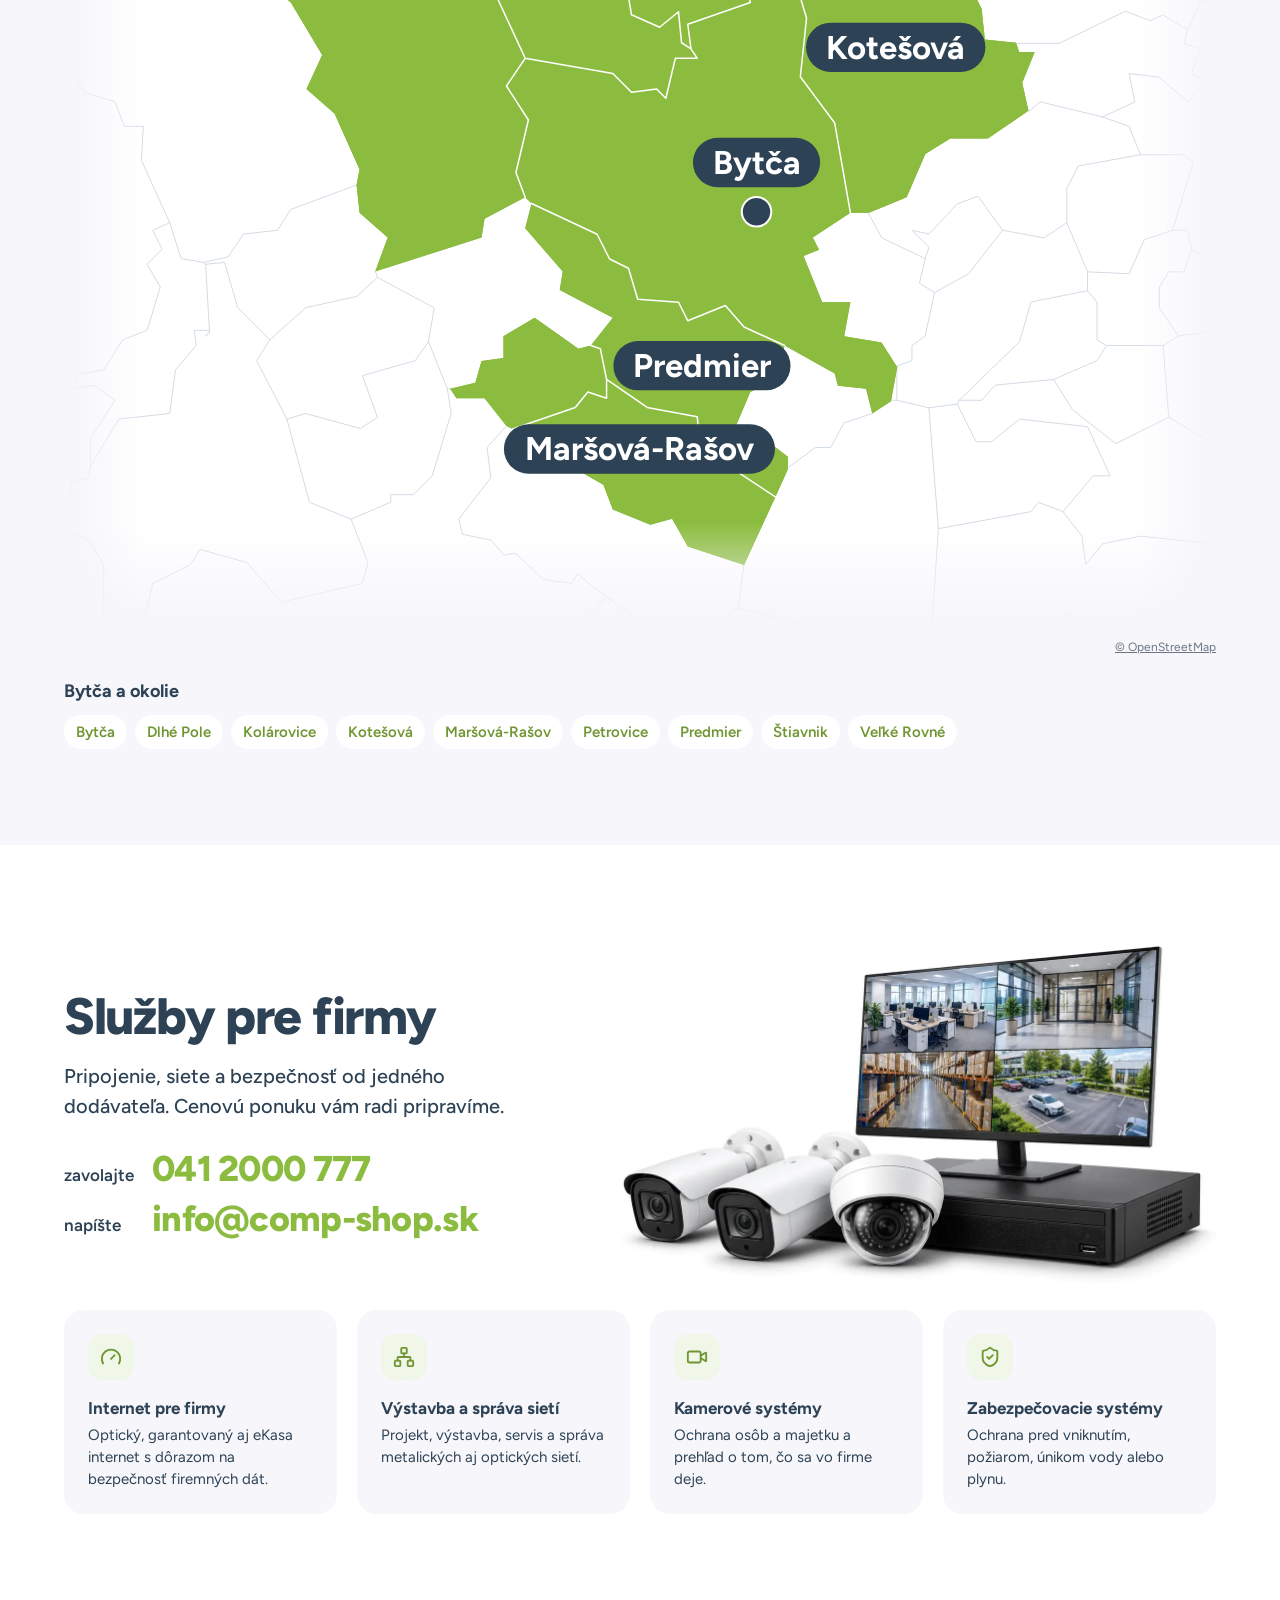
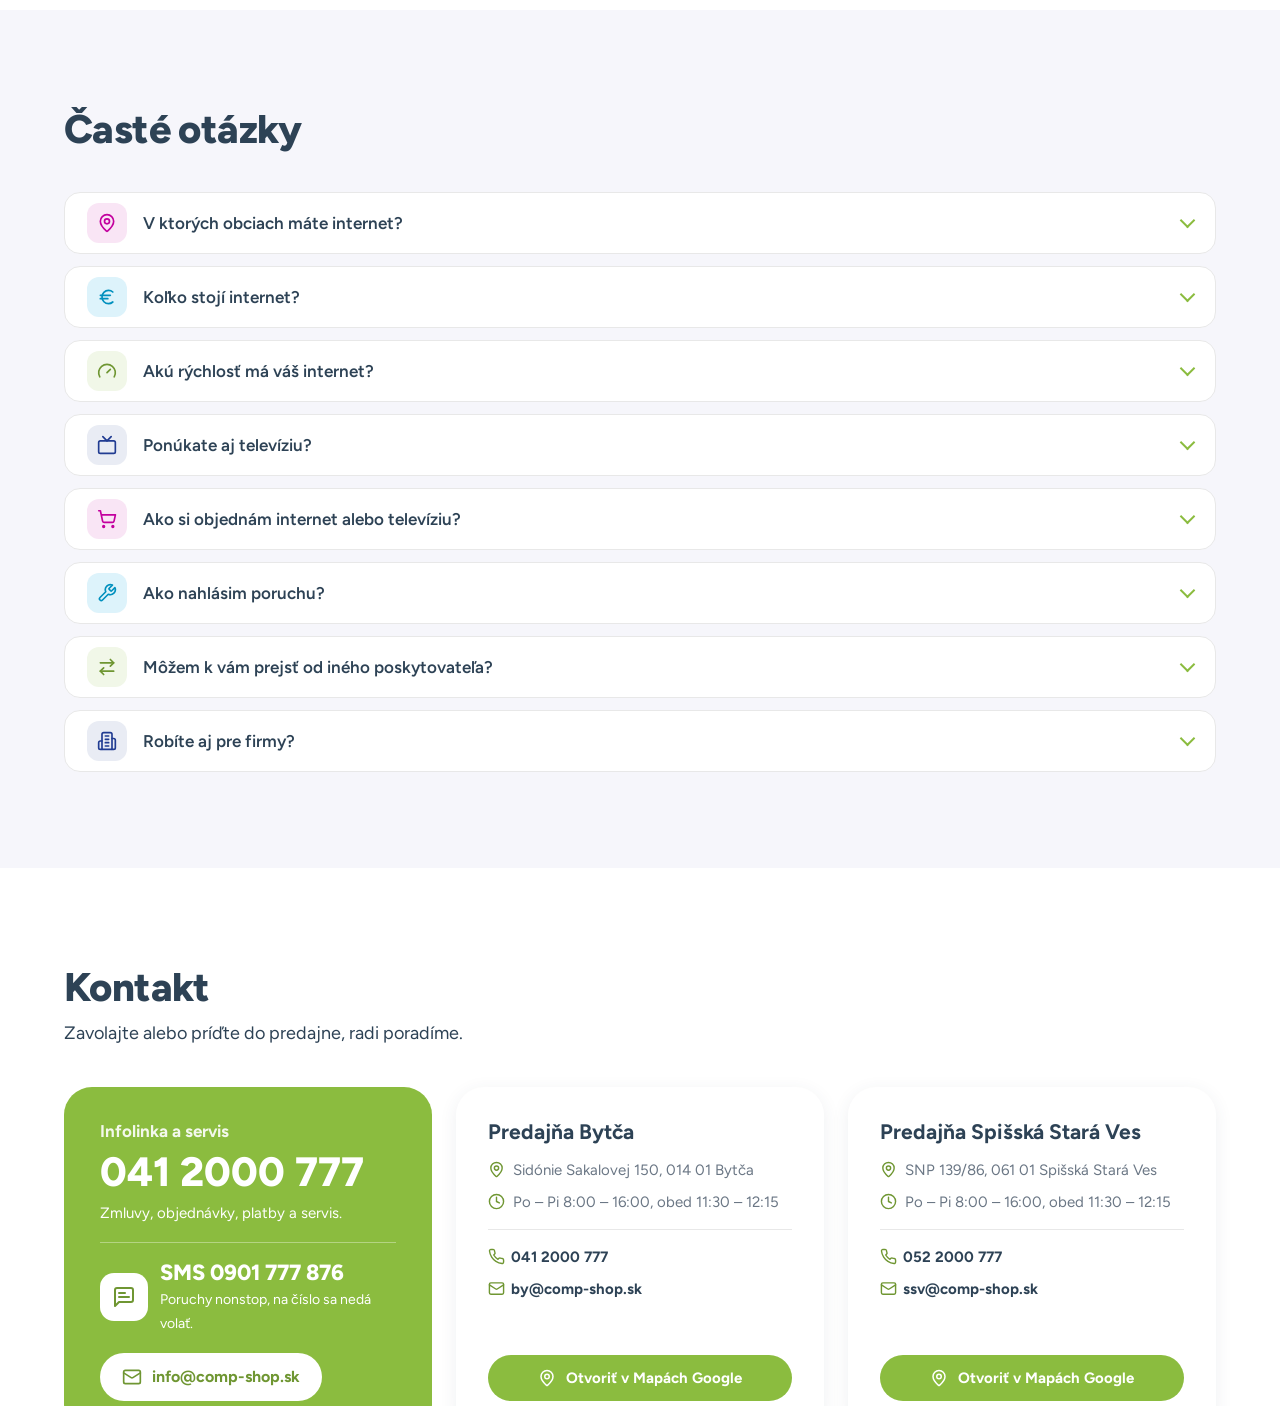
==== commit bc05e010: "Tmavšia pätička" ====
--- a/index.html
+++ b/index.html
@@ -22,7 +22,7 @@
     <link rel="apple-touch-icon" href="img/apple-touch-icon.png">
     <link rel="preload" href="fonts/figtree-latin.woff2" as="font" type="font/woff2" crossorigin>
     <link rel="preload" href="fonts/figtree-latin-ext.woff2" as="font" type="font/woff2" crossorigin>
-    <link rel="stylesheet" href="css/style.css?v=eb86c342">
+    <link rel="stylesheet" href="css/style.css?v=9d696ec7">
         <script type="application/ld+json">{"@context":"https://schema.org","@graph":[{"@type":"Organization","@id":"https://comp-shop.sk/#firma","name":"COMP-SHOP","legalName":"COMP-SHOP, s.r.o.","description":"Regionálny poskytovateľ optického a bezdrôtového internetu a televízie NUO pre domácnosti a firmy v okolí Bytče a Spišskej Starej Vsi. Firmám staviame siete, kamerové a zabezpečovacie systémy.","url":"https://comp-shop.sk/","logo":"https://comp-shop.sk/img/apple-touch-icon.png","image":"https://comp-shop.sk/img/nahlad.jpg","telephone":"+421412000777","email":"info@comp-shop.sk","foundingDate":"2007","identifier":{"@type":"PropertyValue","propertyID":"IČO","value":"36800015"},"taxID":"2022404890","vatID":"SK2022404890","address":{"@type":"PostalAddress","streetAddress":"Sidónie Sakalovej 150","postalCode":"014 01","addressLocality":"Bytča","addressCountry":"SK"},"contactPoint":[{"@type":"ContactPoint","contactType":"customer service","telephone":"+421412000777","email":"info@comp-shop.sk","availableLanguage":"sk"},{"@type":"ContactPoint","contactType":"technical support","telephone":"+421901777876","description":"Poruchy cez SMS nonstop, na číslo sa nedá volať.","availableLanguage":"sk"}],"department":[{"@id":"https://comp-shop.sk/#bytca"},{"@id":"https://comp-shop.sk/#spisska-stara-ves"}],"areaServed":[{"@type":"Place","name":"Bytča"},{"@type":"Place","name":"Dlhé Pole"},{"@type":"Place","name":"Kolárovice"},{"@type":"Place","name":"Kotešová"},{"@type":"Place","name":"Maršová-Rašov"},{"@type":"Place","name":"Petrovice"},{"@type":"Place","name":"Predmier"},{"@type":"Place","name":"Štiavnik"},{"@type":"Place","name":"Veľké Rovné"},{"@type":"Place","name":"Červený Kláštor"},{"@type":"Place","name":"Havka"},{"@type":"Place","name":"Jezersko"},{"@type":"Place","name":"Lechnica"},{"@type":"Place","name":"Majere"},{"@type":"Place","name":"Malá Franková"},{"@type":"Place","name":"Matiašovce"},{"@type":"Place","name":"Reľov"},{"@type":"Place","name":"Spišská Stará Ves"},{"@type":"Place","name":"Spišské Hanušovce"},{"@type":"Place","name":"Veľká Franková"},{"@type":"Place","name":"Zálesie"}],"knowsAbout":["optický internet","bezdrôtový internet","internetová televízia","výstavba a správa sietí","kamerové systémy","zabezpečovacie systémy"]},{"@type":"WebSite","@id":"https://comp-shop.sk/#web","url":"https://comp-shop.sk/","name":"COMP-SHOP","inLanguage":"sk","publisher":{"@id":"https://comp-shop.sk/#firma"}},{"@type":"FAQPage","mainEntity":[{"@type":"Question","name":"V ktorých obciach máte internet?","acceptedAnswer":{"@type":"Answer","text":"Internet máme v 21 obciach. Bytča a okolie: Bytča, Dlhé Pole, Kolárovice, Kotešová, Maršová-Rašov, Petrovice, Predmier, Štiavnik, Veľké Rovné. Spišská Stará Ves a okolie: Červený Kláštor, Havka, Jezersko, Lechnica, Majere, Malá Franková, Matiašovce, Reľov, Spišská Stará Ves, Spišské Hanušovce, Veľká Franková, Zálesie. Dostupnosť pre vašu adresu overíte na nuo.sk."}},{"@type":"Question","name":"Koľko stojí internet?","acceptedAnswer":{"@type":"Answer","text":"Internet stojí od 10,99 € mesačne, optický od 12,99 € mesačne. V balíku s televíziou je optika od 11,99 € mesačne. Presnú ponuku pre vašu adresu nájdete na nuo.sk."}},{"@type":"Question","name":"Akú rýchlosť má váš internet?","acceptedAnswer":{"@type":"Answer","text":"Optický internet má až 2 Gb/s a je bez obmedzenia dát. Kde optika ešte nie je, pripájame bezdrôtovo rýchlosťou až 30 Mb/s."}},{"@type":"Question","name":"Ponúkate aj televíziu?","acceptedAnswer":{"@type":"Answer","text":"Áno, televíziu NUO cez našu sieť, až 97 programov. S internetom stojí od 8,99 € mesačne, samostatne od 12 € mesačne. Pozerať ju môžete aj v mobile a tablete v aplikácii NUO TV."}},{"@type":"Question","name":"Ako si objednám internet alebo televíziu?","acceptedAnswer":{"@type":"Answer","text":"Na nuo.sk zadáte svoju adresu, vyberiete si program a objednávku odošlete. Objednať si môžete aj na infolinke 041 2000 777 alebo v predajni v Bytči a v Spišskej Starej Vsi."}},{"@type":"Question","name":"Ako nahlásim poruchu?","acceptedAnswer":{"@type":"Answer","text":"Pošlite SMS na 0901 777 876, poruchy prijímame nonstop. Na toto číslo sa nedá volať. Pomôžeme aj na infolinke 041 2000 777 alebo na info@comp-shop.sk."}},{"@type":"Question","name":"Môžem k vám prejsť od iného poskytovateľa?","acceptedAnswer":{"@type":"Answer","text":"Áno. Ako postupovať pri zmene poskytovateľa internetu, nájdete na stránke Prenos internetu."}},{"@type":"Question","name":"Robíte aj pre firmy?","acceptedAnswer":{"@type":"Answer","text":"Áno. Firmám dodávame optický, garantovaný aj eKasa internet, staviame a spravujeme siete, kamerové a zabezpečovacie systémy. Zavolajte na 041 2000 777 alebo napíšte na info@comp-shop.sk."}}]},{"@type":"LocalBusiness","@id":"https://comp-shop.sk/#bytca","name":"COMP-SHOP – Predajňa Bytča","url":"https://comp-shop.sk/kontakt/","image":"https://comp-shop.sk/img/nahlad.jpg","telephone":"+421412000777","email":"by@comp-shop.sk","address":{"@type":"PostalAddress","streetAddress":"Sidónie Sakalovej 150","postalCode":"014 01","addressLocality":"Bytča","addressCountry":"SK"},"openingHoursSpecification":[{"@type":"OpeningHoursSpecification","dayOfWeek":["Monday","Tuesday","Wednesday","Thursday","Friday"],"opens":"08:00","closes":"11:30"},{"@type":"OpeningHoursSpecification","dayOfWeek":["Monday","Tuesday","Wednesday","Thursday","Friday"],"opens":"12:15","closes":"16:00"}],"hasMap":"https://www.google.com/maps/search/?api=1\u0026query=Sid%C3%B3nie+Sakalovej+150%2C+014+01+Byt%C4%8Da","areaServed":[{"@type":"Place","name":"Bytča"},{"@type":"Place","name":"Dlhé Pole"},{"@type":"Place","name":"Kolárovice"},{"@type":"Place","name":"Kotešová"},{"@type":"Place","name":"Maršová-Rašov"},{"@type":"Place","name":"Petrovice"},{"@type":"Place","name":"Predmier"},{"@type":"Place","name":"Štiavnik"},{"@type":"Place","name":"Veľké Rovné"}],"parentOrganization":{"@id":"https://comp-shop.sk/#firma"}},{"@type":"LocalBusiness","@id":"https://comp-shop.sk/#spisska-stara-ves","name":"COMP-SHOP – Predajňa Spišská Stará Ves","url":"https://comp-shop.sk/kontakt/","image":"https://comp-shop.sk/img/nahlad.jpg","telephone":"+421522000777","email":"ssv@comp-shop.sk","address":{"@type":"PostalAddress","streetAddress":"SNP 139/86","postalCode":"061 01","addressLocality":"Spišská Stará Ves","addressCountry":"SK"},"openingHoursSpecification":[{"@type":"OpeningHoursSpecification","dayOfWeek":["Monday","Tuesday","Wednesday","Thursday","Friday"],"opens":"08:00","closes":"11:30"},{"@type":"OpeningHoursSpecification","dayOfWeek":["Monday","Tuesday","Wednesday","Thursday","Friday"],"opens":"12:15","closes":"16:00"}],"hasMap":"https://www.google.com/maps/search/?api=1\u0026query=SNP+139%2F86%2C+061+01+Spi%C5%A1sk%C3%A1+Star%C3%A1+Ves","areaServed":[{"@type":"Place","name":"Červený Kláštor"},{"@type":"Place","name":"Havka"},{"@type":"Place","name":"Jezersko"},{"@type":"Place","name":"Lechnica"},{"@type":"Place","name":"Majere"},{"@type":"Place","name":"Malá Franková"},{"@type":"Place","name":"Matiašovce"},{"@type":"Place","name":"Reľov"},{"@type":"Place","name":"Spišská Stará Ves"},{"@type":"Place","name":"Spišské Hanušovce"},{"@type":"Place","name":"Veľká Franková"},{"@type":"Place","name":"Zálesie"}],"parentOrganization":{"@id":"https://comp-shop.sk/#firma"}}]}</script>
     </head>
 <body>
--- a/css/style.css
+++ b/css/style.css
@@ -986,7 +986,7 @@
 .panel .kopirovat-vsetko { width: 100%; }
 
 .paticka {
-    background: var(--base);
+    background: #1F2E3B;
     color: rgba(255, 255, 255, 0.82);
     font-size: 15px;
     line-height: 22px;
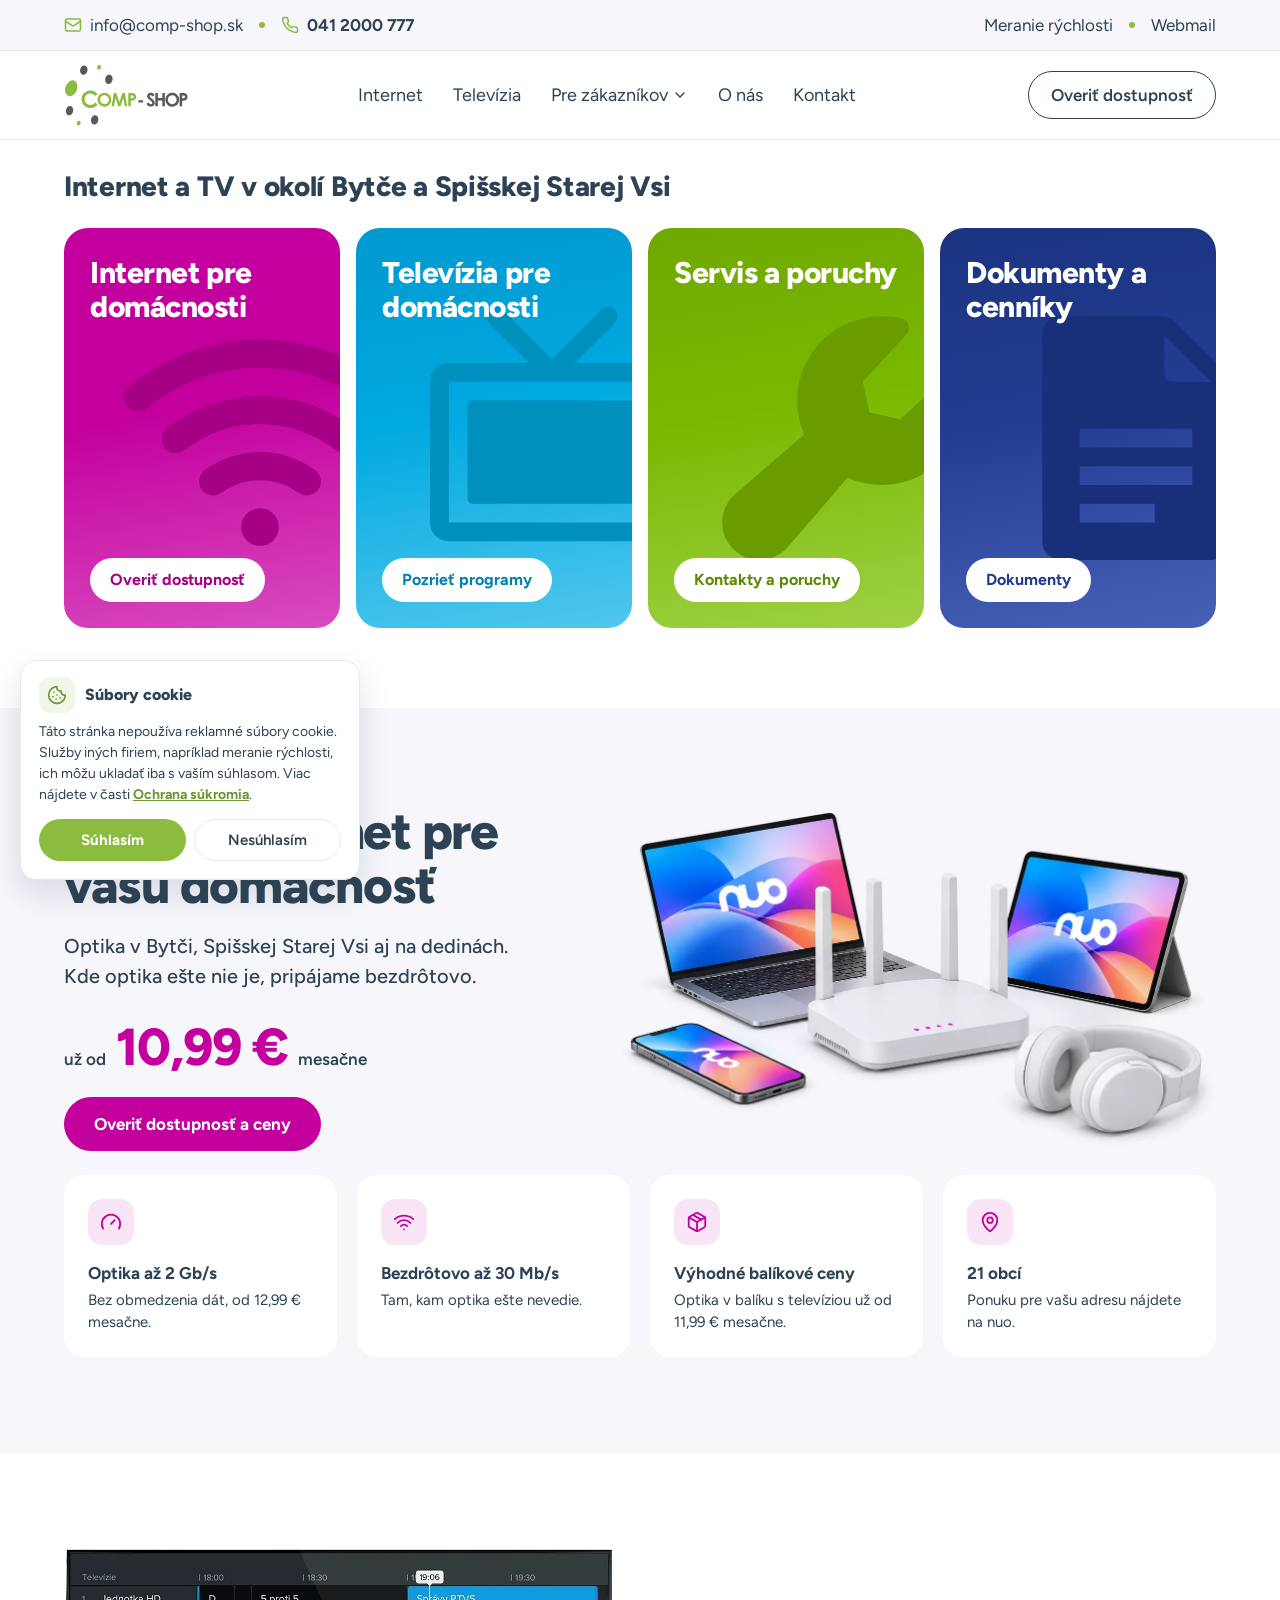
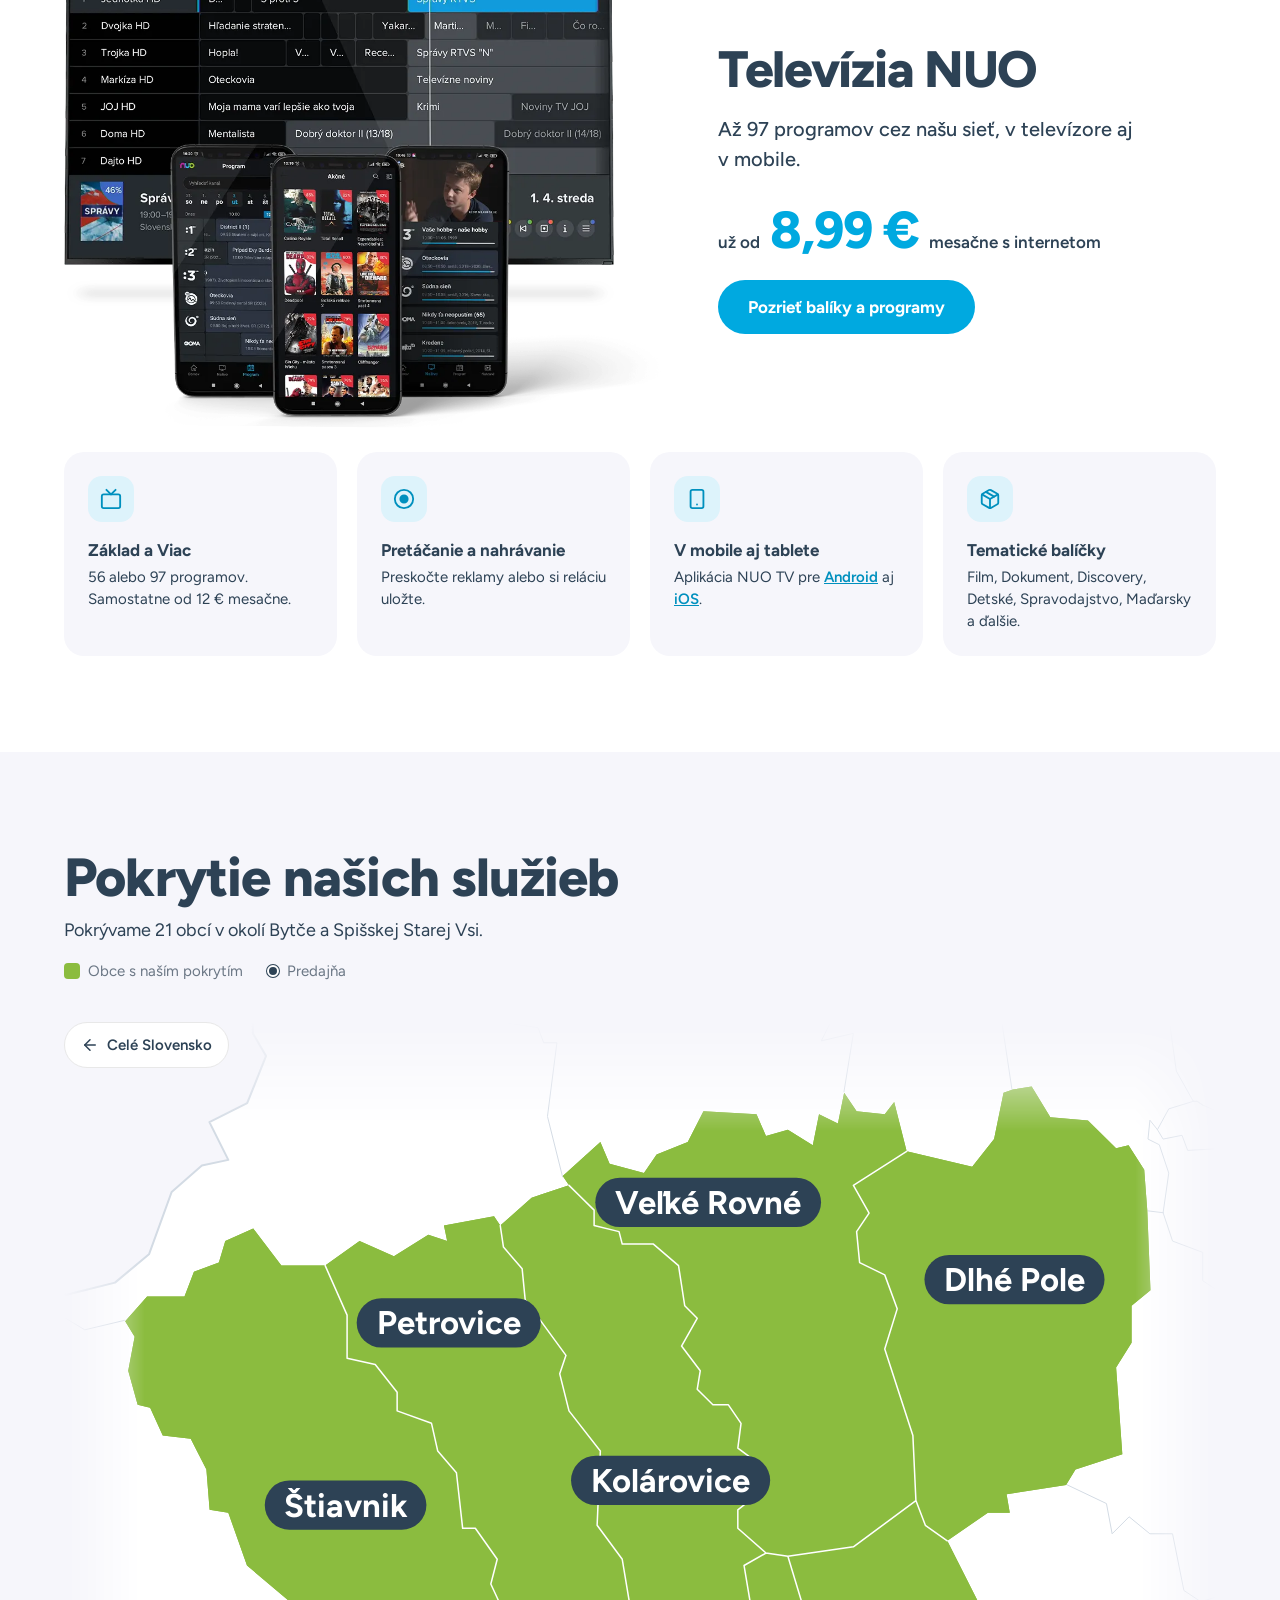
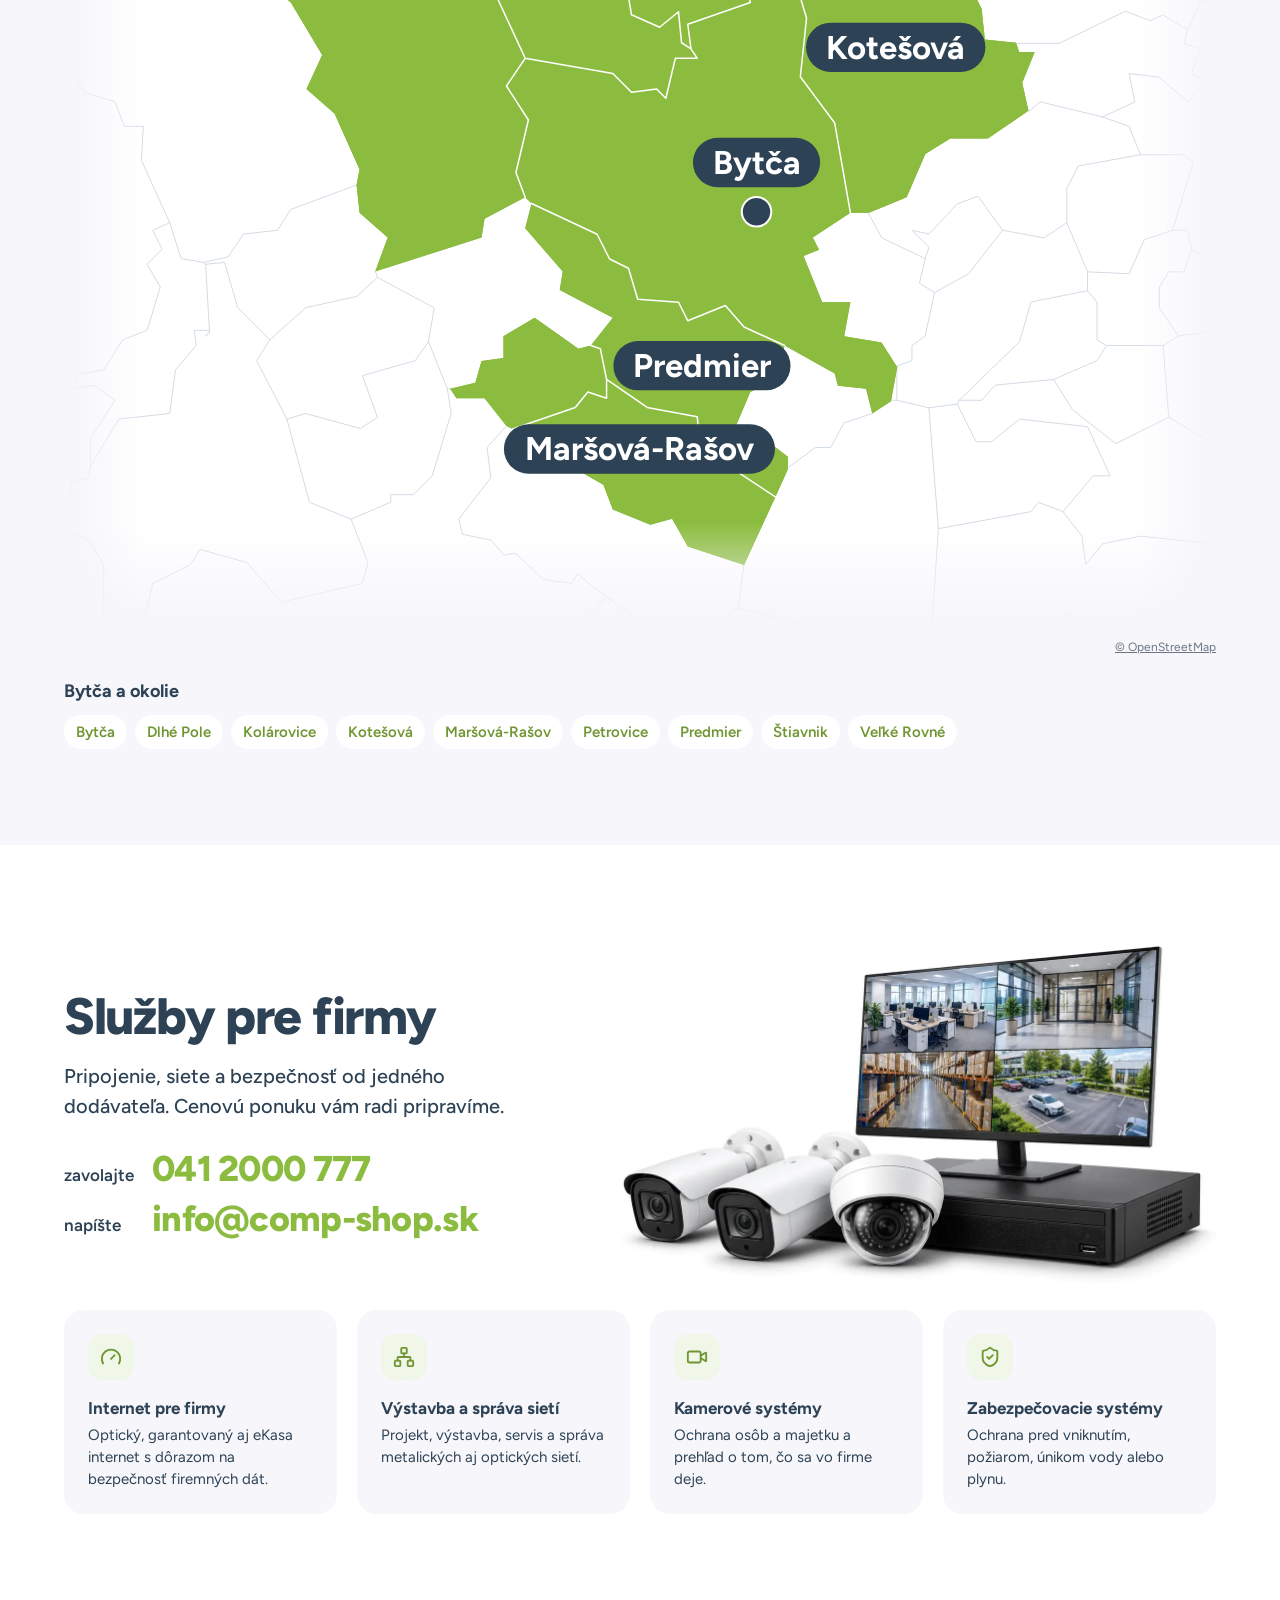
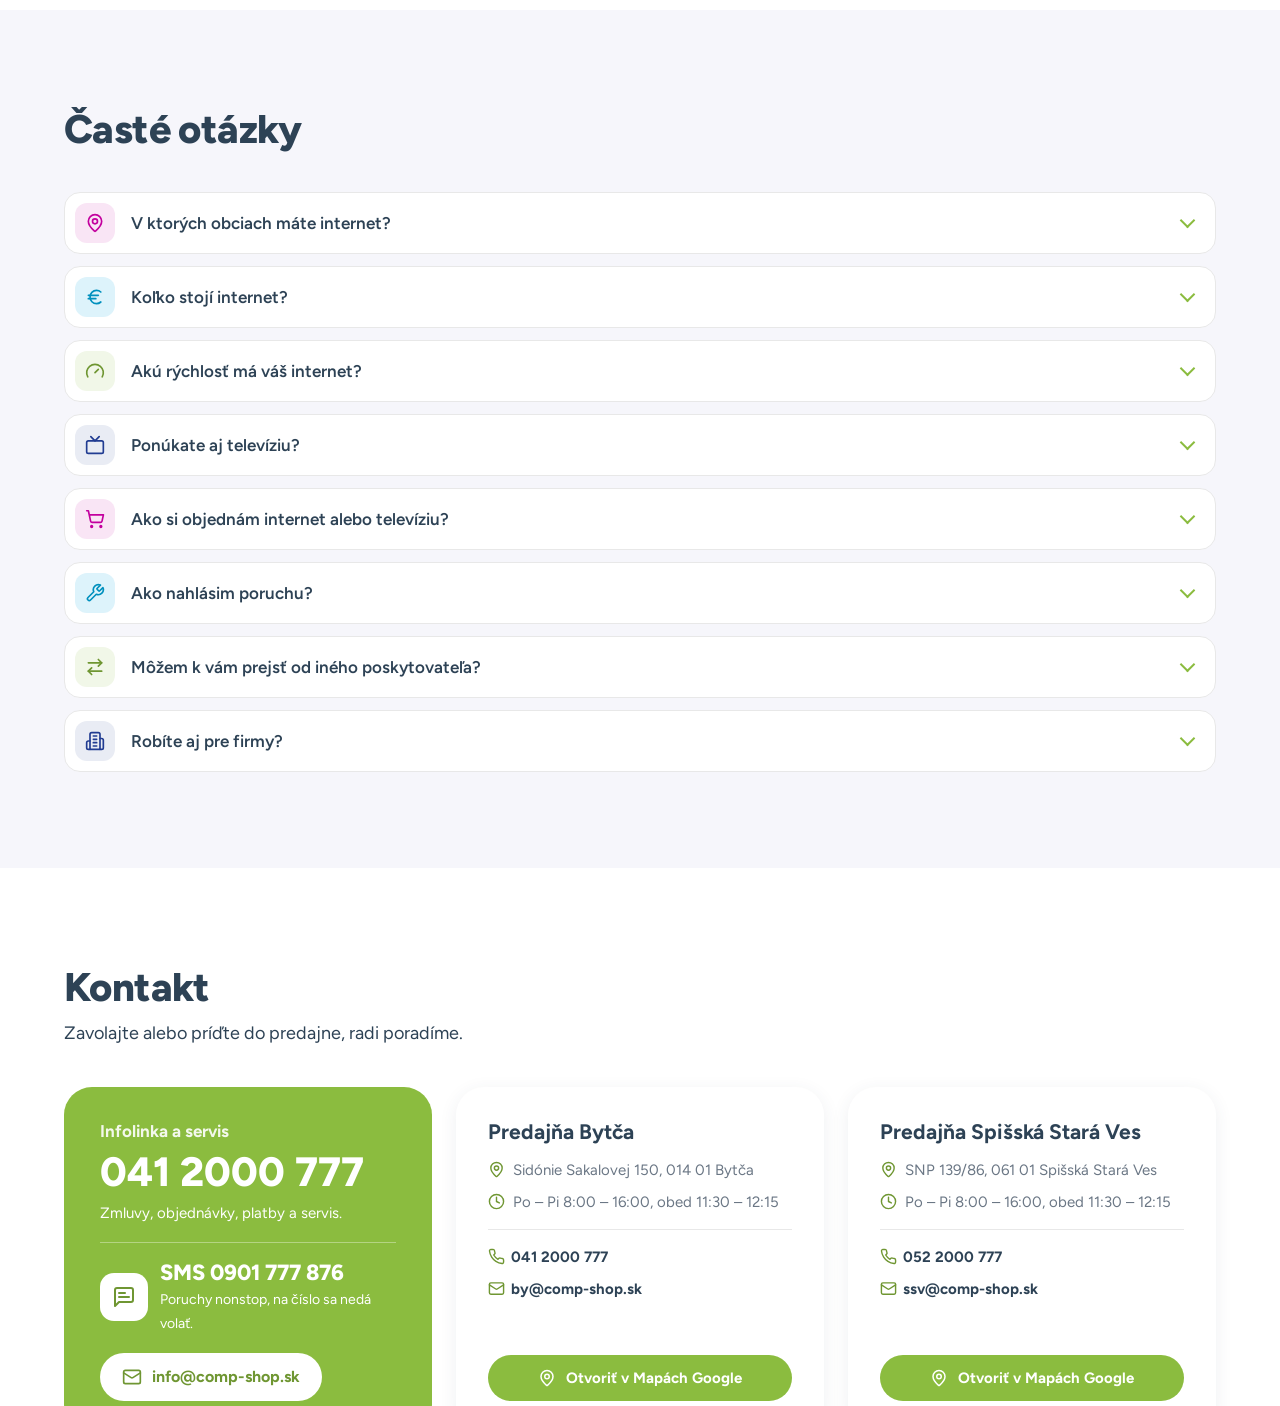
==== commit e9a9897d: "Ikonky častých otázok v rohu" ====
--- a/index.html
+++ b/index.html
@@ -22,7 +22,7 @@
     <link rel="apple-touch-icon" href="img/apple-touch-icon.png">
     <link rel="preload" href="fonts/figtree-latin.woff2" as="font" type="font/woff2" crossorigin>
     <link rel="preload" href="fonts/figtree-latin-ext.woff2" as="font" type="font/woff2" crossorigin>
-    <link rel="stylesheet" href="css/style.css?v=9d696ec7">
+    <link rel="stylesheet" href="css/style.css?v=a0a41690">
         <script type="application/ld+json">{"@context":"https://schema.org","@graph":[{"@type":"Organization","@id":"https://comp-shop.sk/#firma","name":"COMP-SHOP","legalName":"COMP-SHOP, s.r.o.","description":"Regionálny poskytovateľ optického a bezdrôtového internetu a televízie NUO pre domácnosti a firmy v okolí Bytče a Spišskej Starej Vsi. Firmám staviame siete, kamerové a zabezpečovacie systémy.","url":"https://comp-shop.sk/","logo":"https://comp-shop.sk/img/apple-touch-icon.png","image":"https://comp-shop.sk/img/nahlad.jpg","telephone":"+421412000777","email":"info@comp-shop.sk","foundingDate":"2007","identifier":{"@type":"PropertyValue","propertyID":"IČO","value":"36800015"},"taxID":"2022404890","vatID":"SK2022404890","address":{"@type":"PostalAddress","streetAddress":"Sidónie Sakalovej 150","postalCode":"014 01","addressLocality":"Bytča","addressCountry":"SK"},"contactPoint":[{"@type":"ContactPoint","contactType":"customer service","telephone":"+421412000777","email":"info@comp-shop.sk","availableLanguage":"sk"},{"@type":"ContactPoint","contactType":"technical support","telephone":"+421901777876","description":"Poruchy cez SMS nonstop, na číslo sa nedá volať.","availableLanguage":"sk"}],"department":[{"@id":"https://comp-shop.sk/#bytca"},{"@id":"https://comp-shop.sk/#spisska-stara-ves"}],"areaServed":[{"@type":"Place","name":"Bytča"},{"@type":"Place","name":"Dlhé Pole"},{"@type":"Place","name":"Kolárovice"},{"@type":"Place","name":"Kotešová"},{"@type":"Place","name":"Maršová-Rašov"},{"@type":"Place","name":"Petrovice"},{"@type":"Place","name":"Predmier"},{"@type":"Place","name":"Štiavnik"},{"@type":"Place","name":"Veľké Rovné"},{"@type":"Place","name":"Červený Kláštor"},{"@type":"Place","name":"Havka"},{"@type":"Place","name":"Jezersko"},{"@type":"Place","name":"Lechnica"},{"@type":"Place","name":"Majere"},{"@type":"Place","name":"Malá Franková"},{"@type":"Place","name":"Matiašovce"},{"@type":"Place","name":"Reľov"},{"@type":"Place","name":"Spišská Stará Ves"},{"@type":"Place","name":"Spišské Hanušovce"},{"@type":"Place","name":"Veľká Franková"},{"@type":"Place","name":"Zálesie"}],"knowsAbout":["optický internet","bezdrôtový internet","internetová televízia","výstavba a správa sietí","kamerové systémy","zabezpečovacie systémy"]},{"@type":"WebSite","@id":"https://comp-shop.sk/#web","url":"https://comp-shop.sk/","name":"COMP-SHOP","inLanguage":"sk","publisher":{"@id":"https://comp-shop.sk/#firma"}},{"@type":"FAQPage","mainEntity":[{"@type":"Question","name":"V ktorých obciach máte internet?","acceptedAnswer":{"@type":"Answer","text":"Internet máme v 21 obciach. Bytča a okolie: Bytča, Dlhé Pole, Kolárovice, Kotešová, Maršová-Rašov, Petrovice, Predmier, Štiavnik, Veľké Rovné. Spišská Stará Ves a okolie: Červený Kláštor, Havka, Jezersko, Lechnica, Majere, Malá Franková, Matiašovce, Reľov, Spišská Stará Ves, Spišské Hanušovce, Veľká Franková, Zálesie. Dostupnosť pre vašu adresu overíte na nuo.sk."}},{"@type":"Question","name":"Koľko stojí internet?","acceptedAnswer":{"@type":"Answer","text":"Internet stojí od 10,99 € mesačne, optický od 12,99 € mesačne. V balíku s televíziou je optika od 11,99 € mesačne. Presnú ponuku pre vašu adresu nájdete na nuo.sk."}},{"@type":"Question","name":"Akú rýchlosť má váš internet?","acceptedAnswer":{"@type":"Answer","text":"Optický internet má až 2 Gb/s a je bez obmedzenia dát. Kde optika ešte nie je, pripájame bezdrôtovo rýchlosťou až 30 Mb/s."}},{"@type":"Question","name":"Ponúkate aj televíziu?","acceptedAnswer":{"@type":"Answer","text":"Áno, televíziu NUO cez našu sieť, až 97 programov. S internetom stojí od 8,99 € mesačne, samostatne od 12 € mesačne. Pozerať ju môžete aj v mobile a tablete v aplikácii NUO TV."}},{"@type":"Question","name":"Ako si objednám internet alebo televíziu?","acceptedAnswer":{"@type":"Answer","text":"Na nuo.sk zadáte svoju adresu, vyberiete si program a objednávku odošlete. Objednať si môžete aj na infolinke 041 2000 777 alebo v predajni v Bytči a v Spišskej Starej Vsi."}},{"@type":"Question","name":"Ako nahlásim poruchu?","acceptedAnswer":{"@type":"Answer","text":"Pošlite SMS na 0901 777 876, poruchy prijímame nonstop. Na toto číslo sa nedá volať. Pomôžeme aj na infolinke 041 2000 777 alebo na info@comp-shop.sk."}},{"@type":"Question","name":"Môžem k vám prejsť od iného poskytovateľa?","acceptedAnswer":{"@type":"Answer","text":"Áno. Ako postupovať pri zmene poskytovateľa internetu, nájdete na stránke Prenos internetu."}},{"@type":"Question","name":"Robíte aj pre firmy?","acceptedAnswer":{"@type":"Answer","text":"Áno. Firmám dodávame optický, garantovaný aj eKasa internet, staviame a spravujeme siete, kamerové a zabezpečovacie systémy. Zavolajte na 041 2000 777 alebo napíšte na info@comp-shop.sk."}}]},{"@type":"LocalBusiness","@id":"https://comp-shop.sk/#bytca","name":"COMP-SHOP – Predajňa Bytča","url":"https://comp-shop.sk/kontakt/","image":"https://comp-shop.sk/img/nahlad.jpg","telephone":"+421412000777","email":"by@comp-shop.sk","address":{"@type":"PostalAddress","streetAddress":"Sidónie Sakalovej 150","postalCode":"014 01","addressLocality":"Bytča","addressCountry":"SK"},"openingHoursSpecification":[{"@type":"OpeningHoursSpecification","dayOfWeek":["Monday","Tuesday","Wednesday","Thursday","Friday"],"opens":"08:00","closes":"11:30"},{"@type":"OpeningHoursSpecification","dayOfWeek":["Monday","Tuesday","Wednesday","Thursday","Friday"],"opens":"12:15","closes":"16:00"}],"hasMap":"https://www.google.com/maps/search/?api=1\u0026query=Sid%C3%B3nie+Sakalovej+150%2C+014+01+Byt%C4%8Da","areaServed":[{"@type":"Place","name":"Bytča"},{"@type":"Place","name":"Dlhé Pole"},{"@type":"Place","name":"Kolárovice"},{"@type":"Place","name":"Kotešová"},{"@type":"Place","name":"Maršová-Rašov"},{"@type":"Place","name":"Petrovice"},{"@type":"Place","name":"Predmier"},{"@type":"Place","name":"Štiavnik"},{"@type":"Place","name":"Veľké Rovné"}],"parentOrganization":{"@id":"https://comp-shop.sk/#firma"}},{"@type":"LocalBusiness","@id":"https://comp-shop.sk/#spisska-stara-ves","name":"COMP-SHOP – Predajňa Spišská Stará Ves","url":"https://comp-shop.sk/kontakt/","image":"https://comp-shop.sk/img/nahlad.jpg","telephone":"+421522000777","email":"ssv@comp-shop.sk","address":{"@type":"PostalAddress","streetAddress":"SNP 139/86","postalCode":"061 01","addressLocality":"Spišská Stará Ves","addressCountry":"SK"},"openingHoursSpecification":[{"@type":"OpeningHoursSpecification","dayOfWeek":["Monday","Tuesday","Wednesday","Thursday","Friday"],"opens":"08:00","closes":"11:30"},{"@type":"OpeningHoursSpecification","dayOfWeek":["Monday","Tuesday","Wednesday","Thursday","Friday"],"opens":"12:15","closes":"16:00"}],"hasMap":"https://www.google.com/maps/search/?api=1\u0026query=SNP+139%2F86%2C+061+01+Spi%C5%A1sk%C3%A1+Star%C3%A1+Ves","areaServed":[{"@type":"Place","name":"Červený Kláštor"},{"@type":"Place","name":"Havka"},{"@type":"Place","name":"Jezersko"},{"@type":"Place","name":"Lechnica"},{"@type":"Place","name":"Majere"},{"@type":"Place","name":"Malá Franková"},{"@type":"Place","name":"Matiašovce"},{"@type":"Place","name":"Reľov"},{"@type":"Place","name":"Spišská Stará Ves"},{"@type":"Place","name":"Spišské Hanušovce"},{"@type":"Place","name":"Veľká Franková"},{"@type":"Place","name":"Zálesie"}],"parentOrganization":{"@id":"https://comp-shop.sk/#firma"}}]}</script>
     </head>
 <body>
--- a/css/style.css
+++ b/css/style.css
@@ -585,7 +585,7 @@
     display: flex;
     align-items: center;
     gap: 16px;
-    padding: 18px 22px;
+    padding: 18px 22px 18px 10px;
     font-size: 17px;
     line-height: 24px;
     font-weight: 600;
@@ -600,6 +600,7 @@
 .otazka-ikona {
     display: flex;
     flex: none;
+    align-self: flex-start;
     align-items: center;
     justify-content: center;
     width: 40px;
@@ -633,7 +634,7 @@
 @keyframes odpoved {
     from { opacity: 0; transform: translateY(-6px); }
 }
-.otazka p { margin: 0; padding: 0 22px 20px 78px; font-size: 16px; line-height: 25px; }
+.otazka p { margin: 0; padding: 0 22px 20px 66px; font-size: 16px; line-height: 25px; }
 .otazka a { color: var(--zelena); font-weight: 600; }
 
 .dokumenty {
@@ -1262,7 +1263,7 @@
     .panel { padding: 22px 20px; border-radius: 22px; }
     .predajne .kontakt-pobocka { padding: 22px 20px; border-radius: 22px; }
     .cookie { left: 16px; right: 16px; bottom: 88px; width: auto; }
-    .otazka summary { gap: 14px; padding: 16px 18px; }
+    .otazka summary { gap: 14px; padding: 16px 18px 16px 8px; }
     .otazka p { padding: 0 18px 18px; }
 }
 
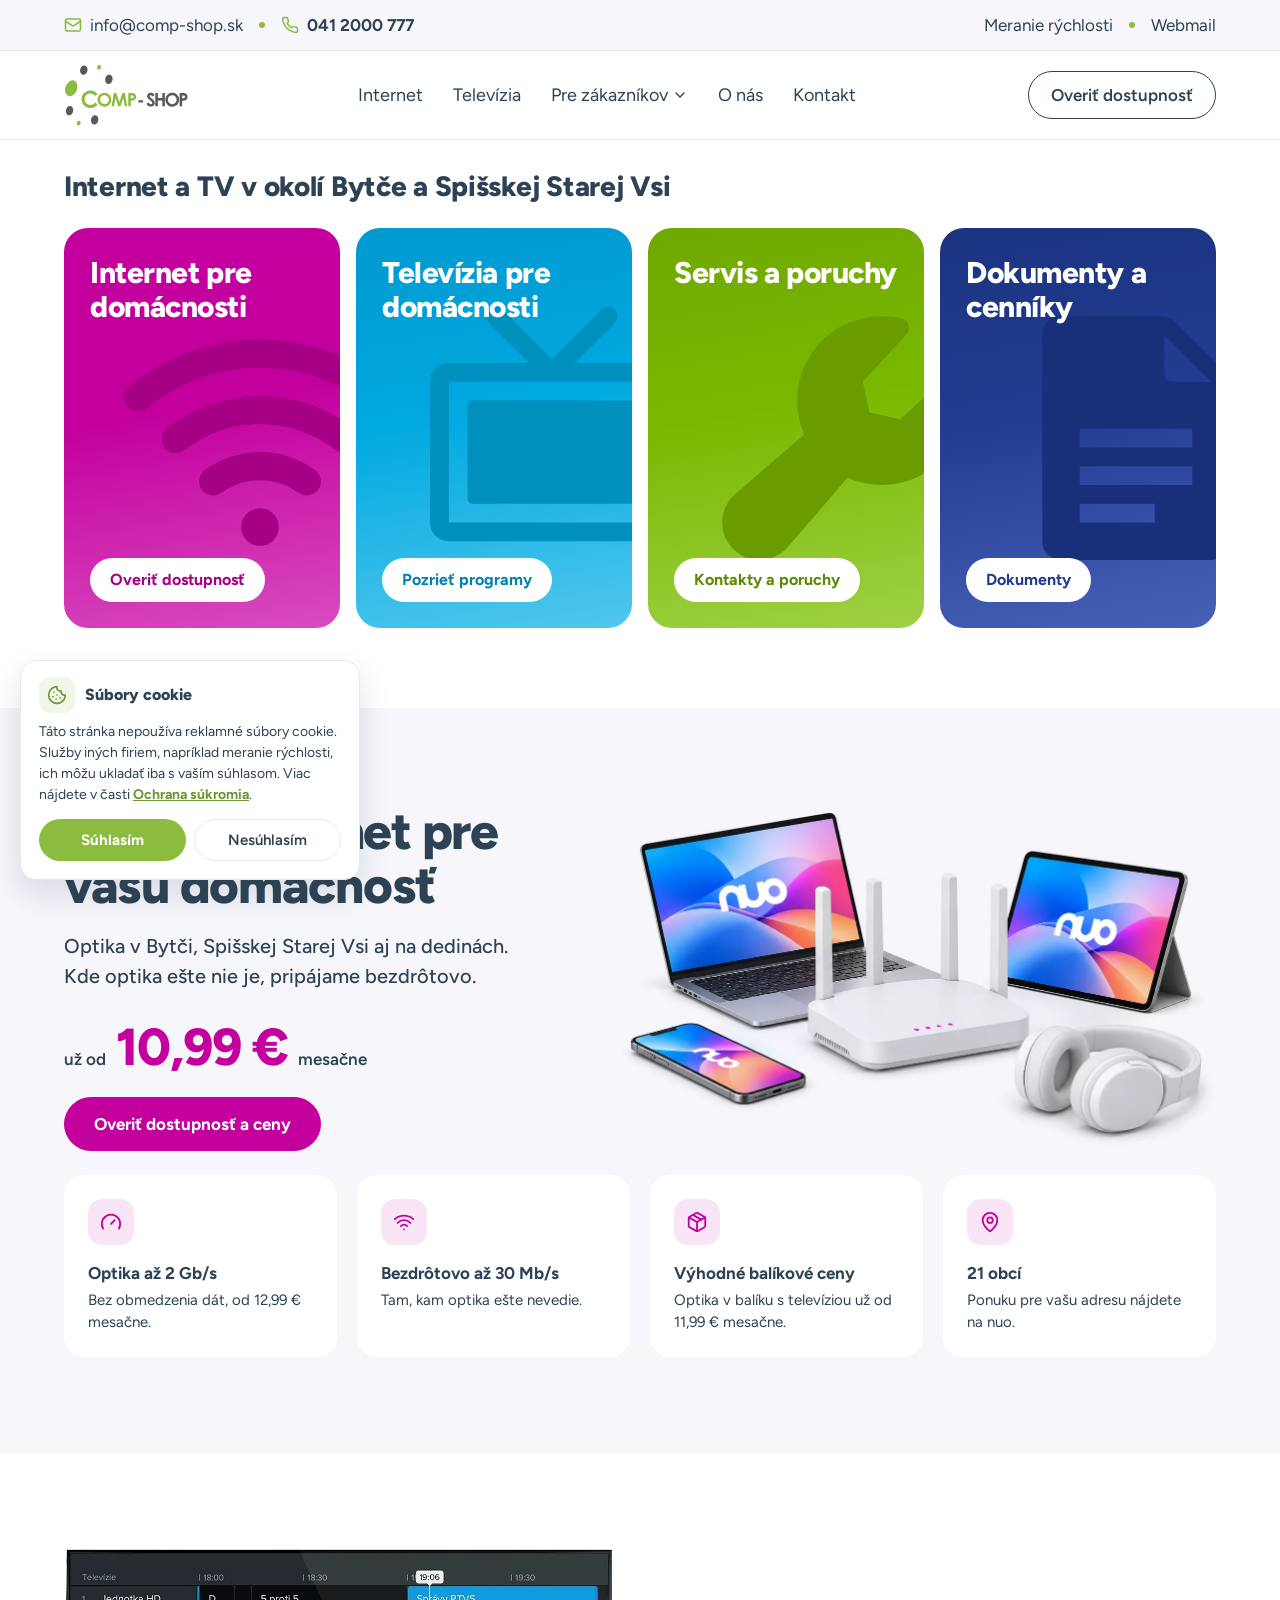
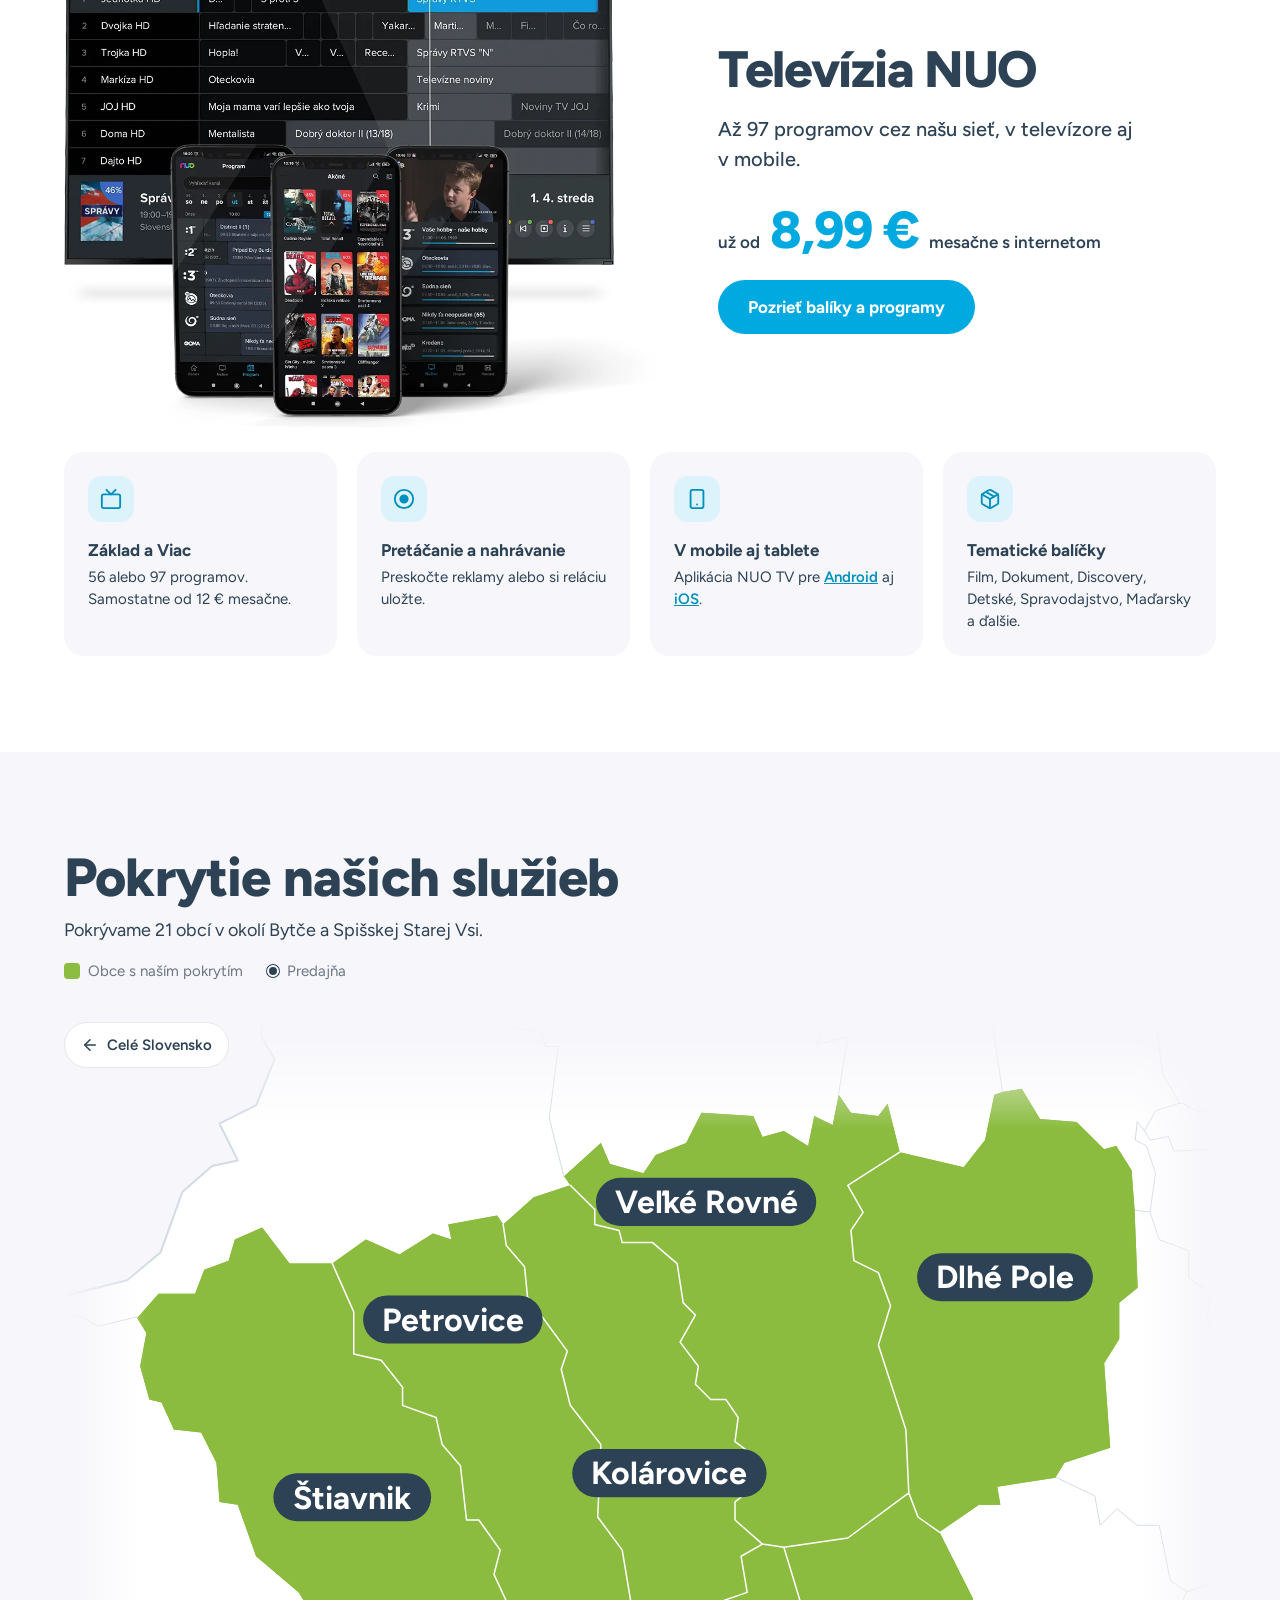
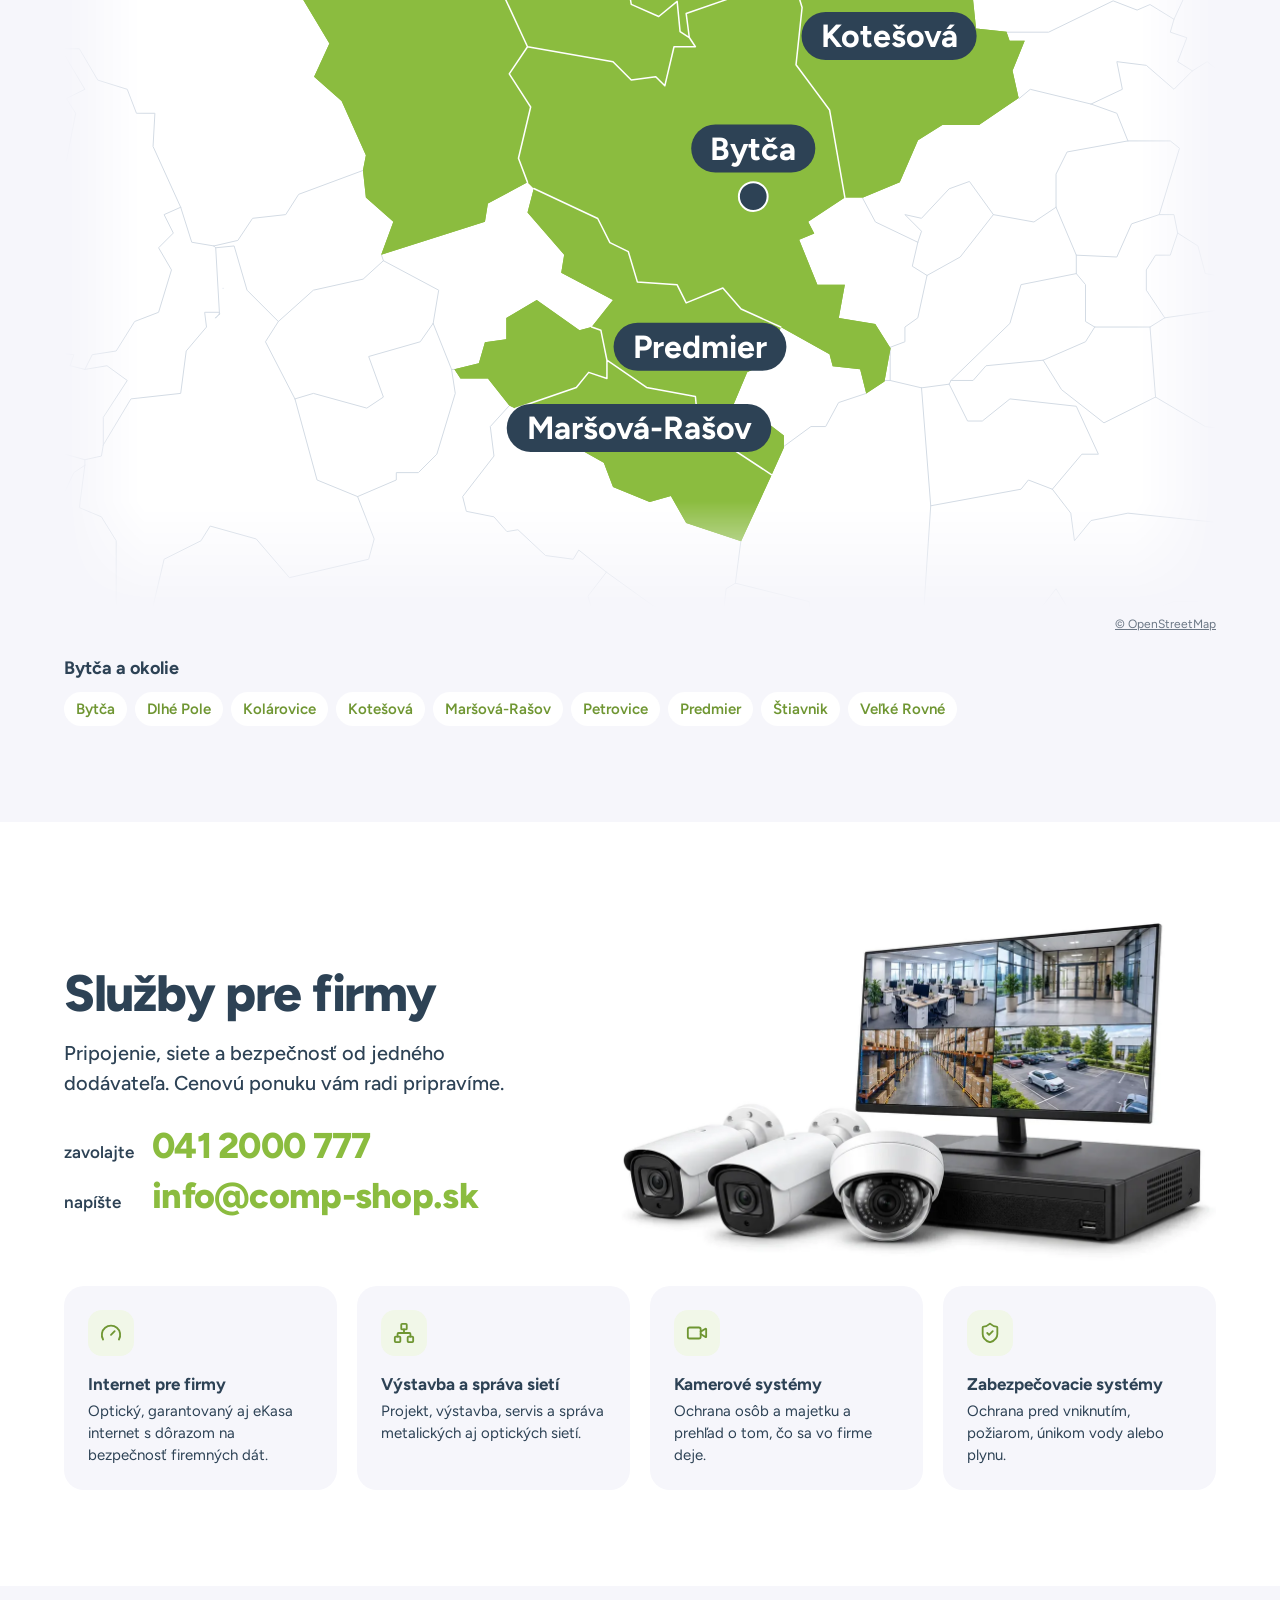
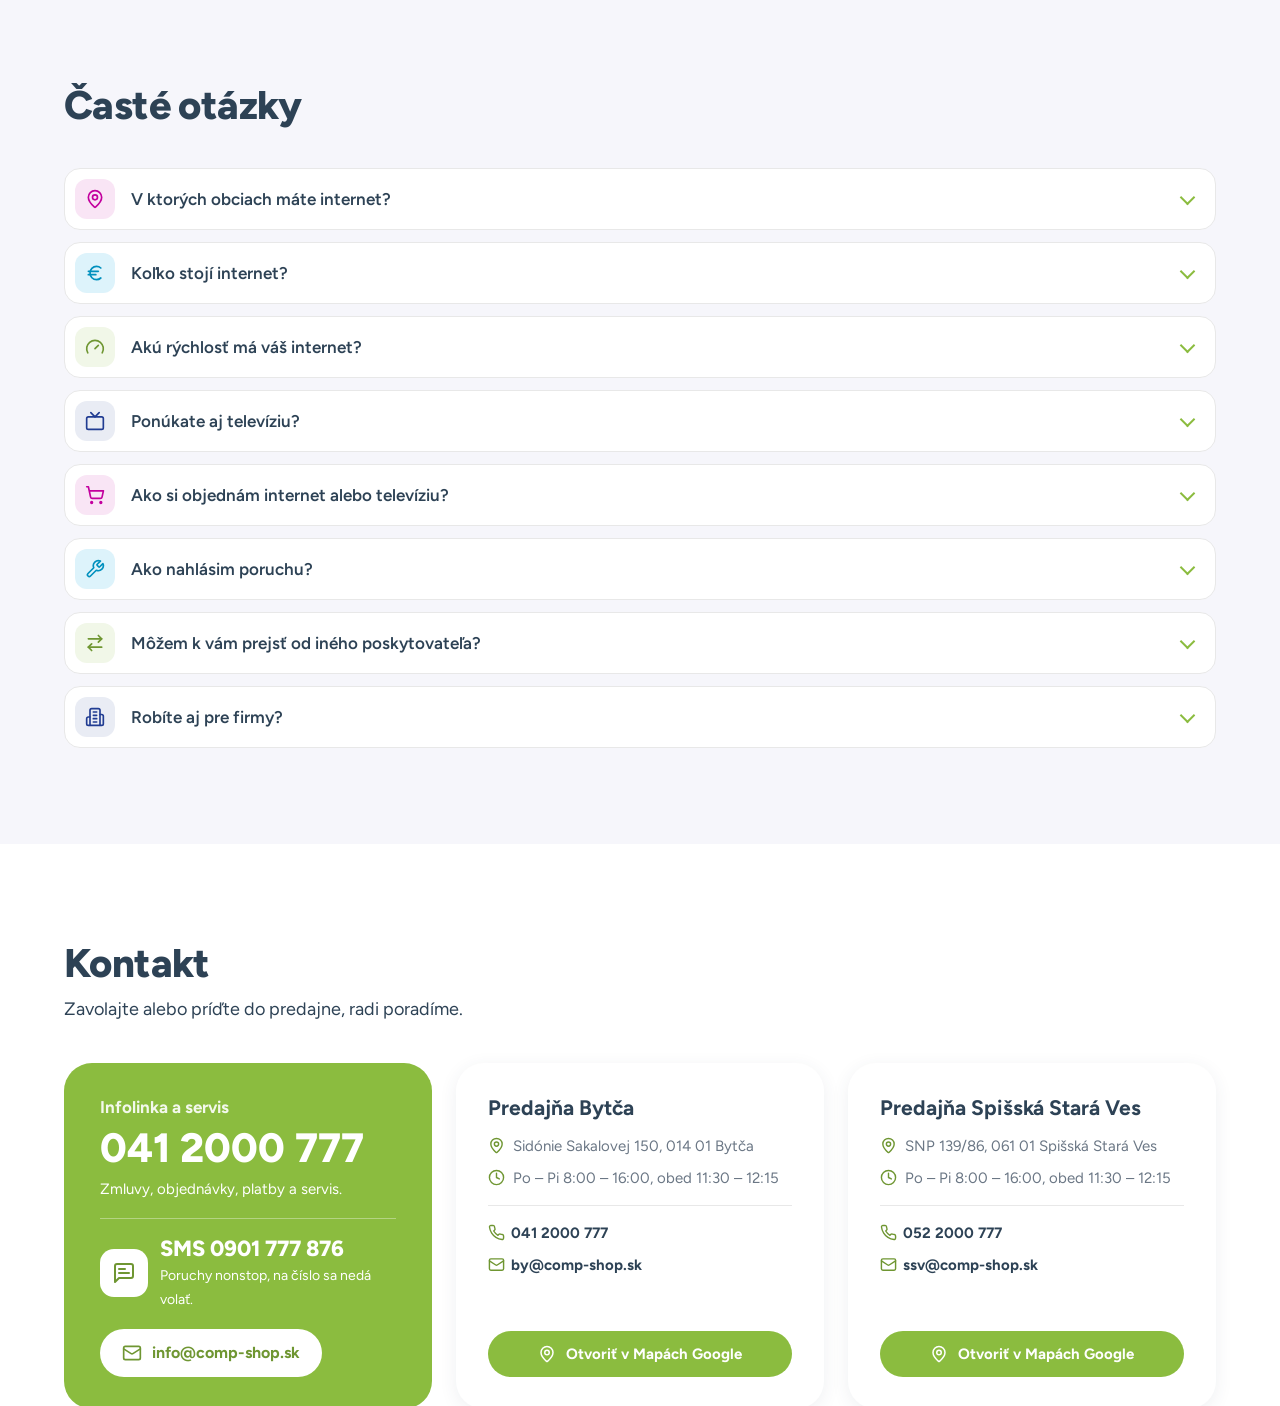
==== commit 901bc354: "O nás osobnejším textom" ====
--- a/index.html
+++ b/index.html
@@ -22,7 +22,7 @@
     <link rel="apple-touch-icon" href="img/apple-touch-icon.png">
     <link rel="preload" href="fonts/figtree-latin.woff2" as="font" type="font/woff2" crossorigin>
     <link rel="preload" href="fonts/figtree-latin-ext.woff2" as="font" type="font/woff2" crossorigin>
-    <link rel="stylesheet" href="css/style.css?v=a0a41690">
+    <link rel="stylesheet" href="css/style.css?v=c3a7b278">
         <script type="application/ld+json">{"@context":"https://schema.org","@graph":[{"@type":"Organization","@id":"https://comp-shop.sk/#firma","name":"COMP-SHOP","legalName":"COMP-SHOP, s.r.o.","description":"Regionálny poskytovateľ optického a bezdrôtového internetu a televízie NUO pre domácnosti a firmy v okolí Bytče a Spišskej Starej Vsi. Firmám staviame siete, kamerové a zabezpečovacie systémy.","url":"https://comp-shop.sk/","logo":"https://comp-shop.sk/img/apple-touch-icon.png","image":"https://comp-shop.sk/img/nahlad.jpg","telephone":"+421412000777","email":"info@comp-shop.sk","foundingDate":"2007","identifier":{"@type":"PropertyValue","propertyID":"IČO","value":"36800015"},"taxID":"2022404890","vatID":"SK2022404890","address":{"@type":"PostalAddress","streetAddress":"Sidónie Sakalovej 150","postalCode":"014 01","addressLocality":"Bytča","addressCountry":"SK"},"contactPoint":[{"@type":"ContactPoint","contactType":"customer service","telephone":"+421412000777","email":"info@comp-shop.sk","availableLanguage":"sk"},{"@type":"ContactPoint","contactType":"technical support","telephone":"+421901777876","description":"Poruchy cez SMS nonstop, na číslo sa nedá volať.","availableLanguage":"sk"}],"department":[{"@id":"https://comp-shop.sk/#bytca"},{"@id":"https://comp-shop.sk/#spisska-stara-ves"}],"areaServed":[{"@type":"Place","name":"Bytča"},{"@type":"Place","name":"Dlhé Pole"},{"@type":"Place","name":"Kolárovice"},{"@type":"Place","name":"Kotešová"},{"@type":"Place","name":"Maršová-Rašov"},{"@type":"Place","name":"Petrovice"},{"@type":"Place","name":"Predmier"},{"@type":"Place","name":"Štiavnik"},{"@type":"Place","name":"Veľké Rovné"},{"@type":"Place","name":"Červený Kláštor"},{"@type":"Place","name":"Havka"},{"@type":"Place","name":"Jezersko"},{"@type":"Place","name":"Lechnica"},{"@type":"Place","name":"Majere"},{"@type":"Place","name":"Malá Franková"},{"@type":"Place","name":"Matiašovce"},{"@type":"Place","name":"Reľov"},{"@type":"Place","name":"Spišská Stará Ves"},{"@type":"Place","name":"Spišské Hanušovce"},{"@type":"Place","name":"Veľká Franková"},{"@type":"Place","name":"Zálesie"}],"knowsAbout":["optický internet","bezdrôtový internet","internetová televízia","výstavba a správa sietí","kamerové systémy","zabezpečovacie systémy"]},{"@type":"WebSite","@id":"https://comp-shop.sk/#web","url":"https://comp-shop.sk/","name":"COMP-SHOP","inLanguage":"sk","publisher":{"@id":"https://comp-shop.sk/#firma"}},{"@type":"FAQPage","mainEntity":[{"@type":"Question","name":"V ktorých obciach máte internet?","acceptedAnswer":{"@type":"Answer","text":"Internet máme v 21 obciach. Bytča a okolie: Bytča, Dlhé Pole, Kolárovice, Kotešová, Maršová-Rašov, Petrovice, Predmier, Štiavnik, Veľké Rovné. Spišská Stará Ves a okolie: Červený Kláštor, Havka, Jezersko, Lechnica, Majere, Malá Franková, Matiašovce, Reľov, Spišská Stará Ves, Spišské Hanušovce, Veľká Franková, Zálesie. Dostupnosť pre vašu adresu overíte na nuo.sk."}},{"@type":"Question","name":"Koľko stojí internet?","acceptedAnswer":{"@type":"Answer","text":"Internet stojí od 10,99 € mesačne, optický od 12,99 € mesačne. V balíku s televíziou je optika od 11,99 € mesačne. Presnú ponuku pre vašu adresu nájdete na nuo.sk."}},{"@type":"Question","name":"Akú rýchlosť má váš internet?","acceptedAnswer":{"@type":"Answer","text":"Optický internet má až 2 Gb/s a je bez obmedzenia dát. Kde optika ešte nie je, pripájame bezdrôtovo rýchlosťou až 30 Mb/s."}},{"@type":"Question","name":"Ponúkate aj televíziu?","acceptedAnswer":{"@type":"Answer","text":"Áno, televíziu NUO cez našu sieť, až 97 programov. S internetom stojí od 8,99 € mesačne, samostatne od 12 € mesačne. Pozerať ju môžete aj v mobile a tablete v aplikácii NUO TV."}},{"@type":"Question","name":"Ako si objednám internet alebo televíziu?","acceptedAnswer":{"@type":"Answer","text":"Na nuo.sk zadáte svoju adresu, vyberiete si program a objednávku odošlete. Objednať si môžete aj na infolinke 041 2000 777 alebo v predajni v Bytči a v Spišskej Starej Vsi."}},{"@type":"Question","name":"Ako nahlásim poruchu?","acceptedAnswer":{"@type":"Answer","text":"Pošlite SMS na 0901 777 876, poruchy prijímame nonstop. Na toto číslo sa nedá volať. Pomôžeme aj na infolinke 041 2000 777 alebo na info@comp-shop.sk."}},{"@type":"Question","name":"Môžem k vám prejsť od iného poskytovateľa?","acceptedAnswer":{"@type":"Answer","text":"Áno. Ako postupovať pri zmene poskytovateľa internetu, nájdete na stránke Prenos internetu."}},{"@type":"Question","name":"Robíte aj pre firmy?","acceptedAnswer":{"@type":"Answer","text":"Áno. Firmám dodávame optický, garantovaný aj eKasa internet, staviame a spravujeme siete, kamerové a zabezpečovacie systémy. Zavolajte na 041 2000 777 alebo napíšte na info@comp-shop.sk."}}]},{"@type":"LocalBusiness","@id":"https://comp-shop.sk/#bytca","name":"COMP-SHOP – Predajňa Bytča","url":"https://comp-shop.sk/kontakt/","image":"https://comp-shop.sk/img/nahlad.jpg","telephone":"+421412000777","email":"by@comp-shop.sk","address":{"@type":"PostalAddress","streetAddress":"Sidónie Sakalovej 150","postalCode":"014 01","addressLocality":"Bytča","addressCountry":"SK"},"openingHoursSpecification":[{"@type":"OpeningHoursSpecification","dayOfWeek":["Monday","Tuesday","Wednesday","Thursday","Friday"],"opens":"08:00","closes":"11:30"},{"@type":"OpeningHoursSpecification","dayOfWeek":["Monday","Tuesday","Wednesday","Thursday","Friday"],"opens":"12:15","closes":"16:00"}],"hasMap":"https://www.google.com/maps/search/?api=1\u0026query=Sid%C3%B3nie+Sakalovej+150%2C+014+01+Byt%C4%8Da","areaServed":[{"@type":"Place","name":"Bytča"},{"@type":"Place","name":"Dlhé Pole"},{"@type":"Place","name":"Kolárovice"},{"@type":"Place","name":"Kotešová"},{"@type":"Place","name":"Maršová-Rašov"},{"@type":"Place","name":"Petrovice"},{"@type":"Place","name":"Predmier"},{"@type":"Place","name":"Štiavnik"},{"@type":"Place","name":"Veľké Rovné"}],"parentOrganization":{"@id":"https://comp-shop.sk/#firma"}},{"@type":"LocalBusiness","@id":"https://comp-shop.sk/#spisska-stara-ves","name":"COMP-SHOP – Predajňa Spišská Stará Ves","url":"https://comp-shop.sk/kontakt/","image":"https://comp-shop.sk/img/nahlad.jpg","telephone":"+421522000777","email":"ssv@comp-shop.sk","address":{"@type":"PostalAddress","streetAddress":"SNP 139/86","postalCode":"061 01","addressLocality":"Spišská Stará Ves","addressCountry":"SK"},"openingHoursSpecification":[{"@type":"OpeningHoursSpecification","dayOfWeek":["Monday","Tuesday","Wednesday","Thursday","Friday"],"opens":"08:00","closes":"11:30"},{"@type":"OpeningHoursSpecification","dayOfWeek":["Monday","Tuesday","Wednesday","Thursday","Friday"],"opens":"12:15","closes":"16:00"}],"hasMap":"https://www.google.com/maps/search/?api=1\u0026query=SNP+139%2F86%2C+061+01+Spi%C5%A1sk%C3%A1+Star%C3%A1+Ves","areaServed":[{"@type":"Place","name":"Červený Kláštor"},{"@type":"Place","name":"Havka"},{"@type":"Place","name":"Jezersko"},{"@type":"Place","name":"Lechnica"},{"@type":"Place","name":"Majere"},{"@type":"Place","name":"Malá Franková"},{"@type":"Place","name":"Matiašovce"},{"@type":"Place","name":"Reľov"},{"@type":"Place","name":"Spišská Stará Ves"},{"@type":"Place","name":"Spišské Hanušovce"},{"@type":"Place","name":"Veľká Franková"},{"@type":"Place","name":"Zálesie"}],"parentOrganization":{"@id":"https://comp-shop.sk/#firma"}}]}</script>
     </head>
 <body>
@@ -341,7 +341,7 @@
         </div>
     </div>
 
-    <script src="js/main.js?v=e476d2c3"></script>
+    <script src="js/main.js?v=e09a2583"></script>
     <script async src="https://ottoai.sk/widget.js" data-otto-key="pk_9c2c59f55a49dc04" data-otto-suhlas="compshop-cookie=ano"></script>
 </body>
 </html>
--- a/css/style.css
+++ b/css/style.css
@@ -630,9 +630,16 @@
 
 .otazka[open] summary::after { margin-top: 4px; transform: rotate(-135deg); }
 .otazka[open] p { animation: odpoved 0.3s ease; }
+.otazka.hybe { overflow: hidden; }
+.otazka.zatvara p { animation: odpoved-zatvor 0.25s ease forwards; }
+.otazka.zatvara summary::after { margin-top: -4px; transform: rotate(45deg); }
 
 @keyframes odpoved {
     from { opacity: 0; transform: translateY(-6px); }
+}
+
+@keyframes odpoved-zatvor {
+    to { opacity: 0; transform: translateY(-6px); }
 }
 .otazka p { margin: 0; padding: 0 22px 20px 66px; font-size: 16px; line-height: 25px; }
 .otazka a { color: var(--zelena); font-weight: 600; }
@@ -811,6 +818,15 @@
 .sekcia .podstranka-text h3 { margin: 28px 0 10px; font-size: 20px; line-height: 26px; }
 .podstranka-text p { margin: 0 0 14px; max-width: 720px; font-size: 17px; line-height: 28px; }
 .podstranka-text a { color: var(--zelena); font-weight: 600; }
+.sekcia .podstranka-text .onas-nadpis { display: flex; align-items: center; gap: 14px; }
+.onas-znak { display: grid; place-items: center; flex: none; width: 40px; height: 40px; border-radius: 12px; background: var(--tint-ruzova); color: var(--cyan); }
+.onas-znak .ikona { width: 20px; height: 20px; }
+.onas-nadpis:nth-of-type(2) .onas-znak, .onas-nadpis:nth-of-type(5) .onas-znak { background: var(--tint-modra); color: #0090BE; }
+.onas-nadpis:nth-of-type(3) .onas-znak { background: var(--tint-zelena); color: var(--zelena-tmava); }
+.onas-nadpis:nth-of-type(4) .onas-znak { background: #E9ECF4; color: var(--blue-dark); }
+.podstranka-text .onas-citat { display: flex; align-items: center; gap: 16px; margin: 32px 0; padding: 22px 26px; border-radius: 24px; background: var(--tint-ruzova); font-size: 21px; line-height: 29px; font-weight: 700; color: var(--base); }
+.onas-citat .onas-znak { width: 48px; height: 48px; border-radius: 14px; background: #fff; }
+.onas-citat .onas-znak .ikona { width: 24px; height: 24px; }
 
 .poznamka {
     max-width: 720px;
@@ -1245,6 +1261,7 @@
 @media (max-width: 600px) {
     .sekcia .podstranka-text h2 { margin-top: 36px; font-size: 24px; line-height: 30px; }
     .podstranka-text p { font-size: 16px; line-height: 26px; }
+    .podstranka-text .onas-citat { gap: 14px; padding: 18px 20px; font-size: 18px; line-height: 25px; }
     .bok-karta { padding: 26px 24px 30px; border-radius: 22px; }
 }
 
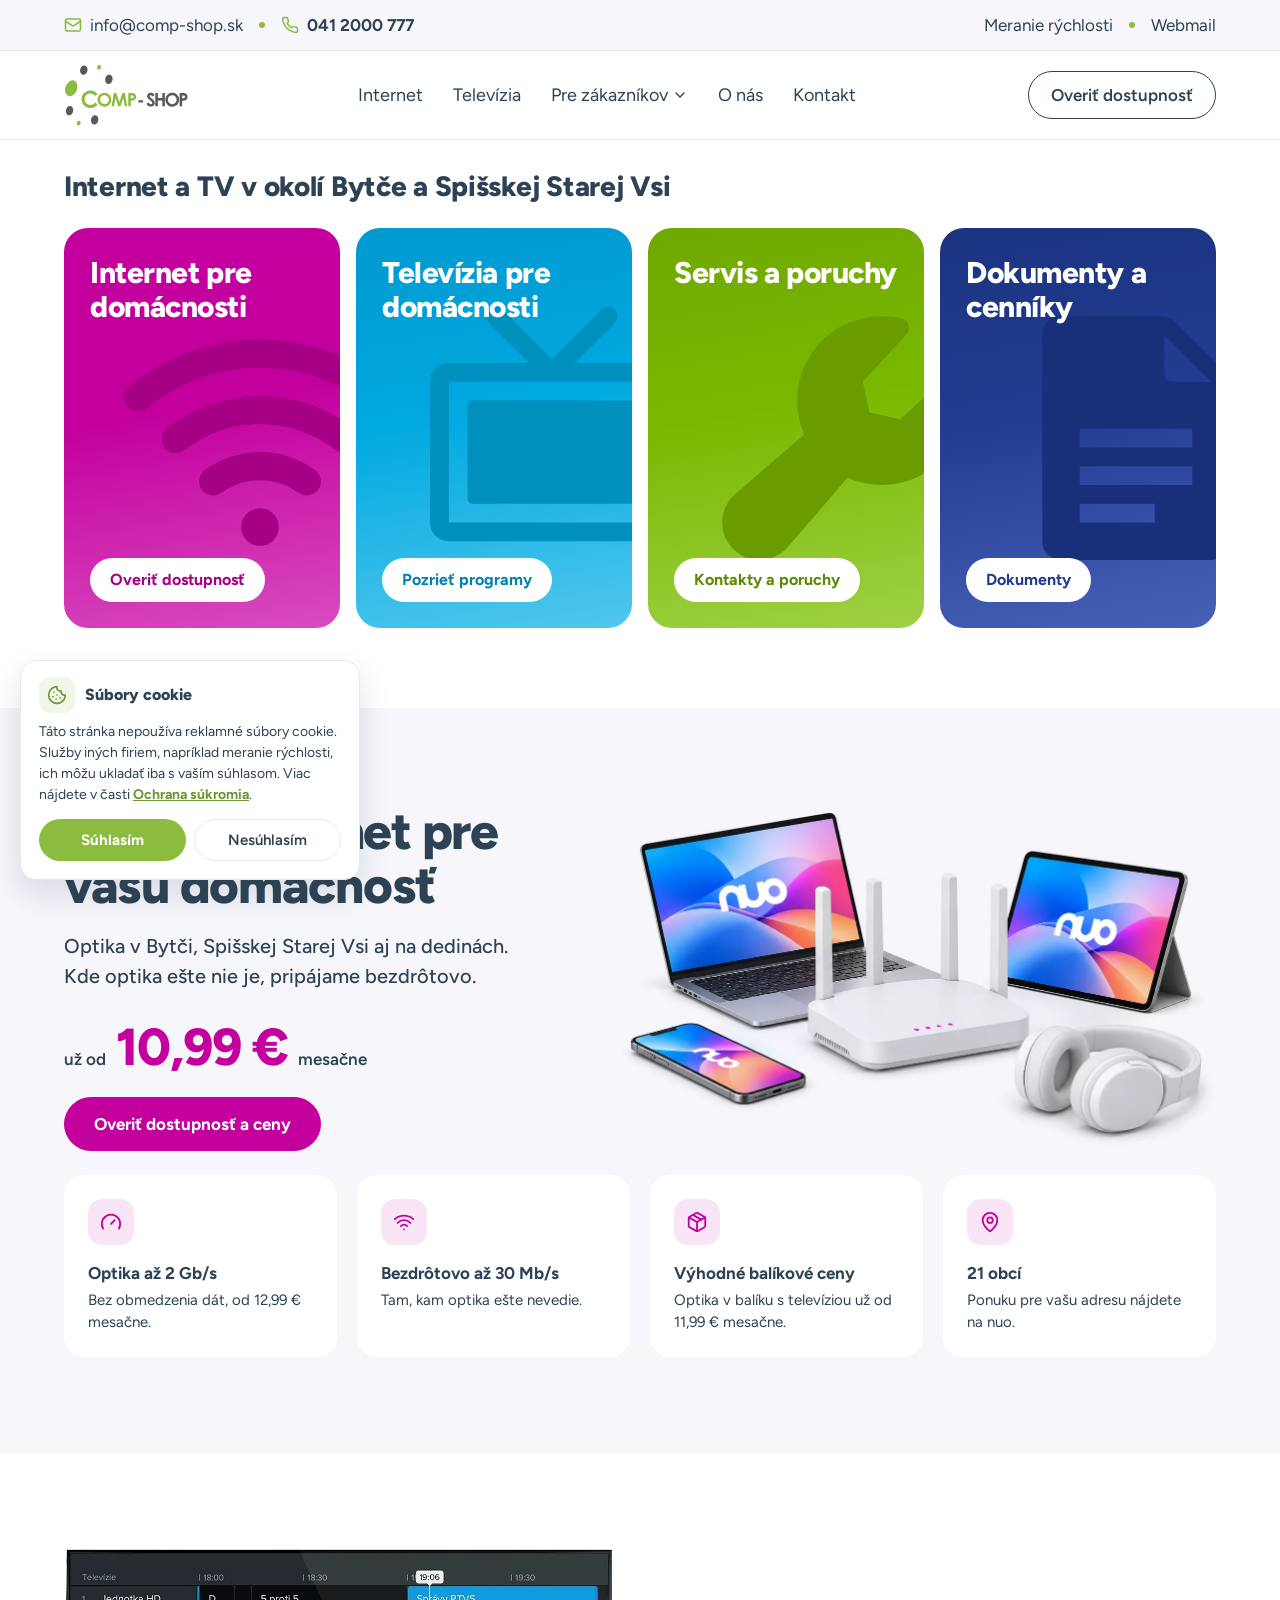
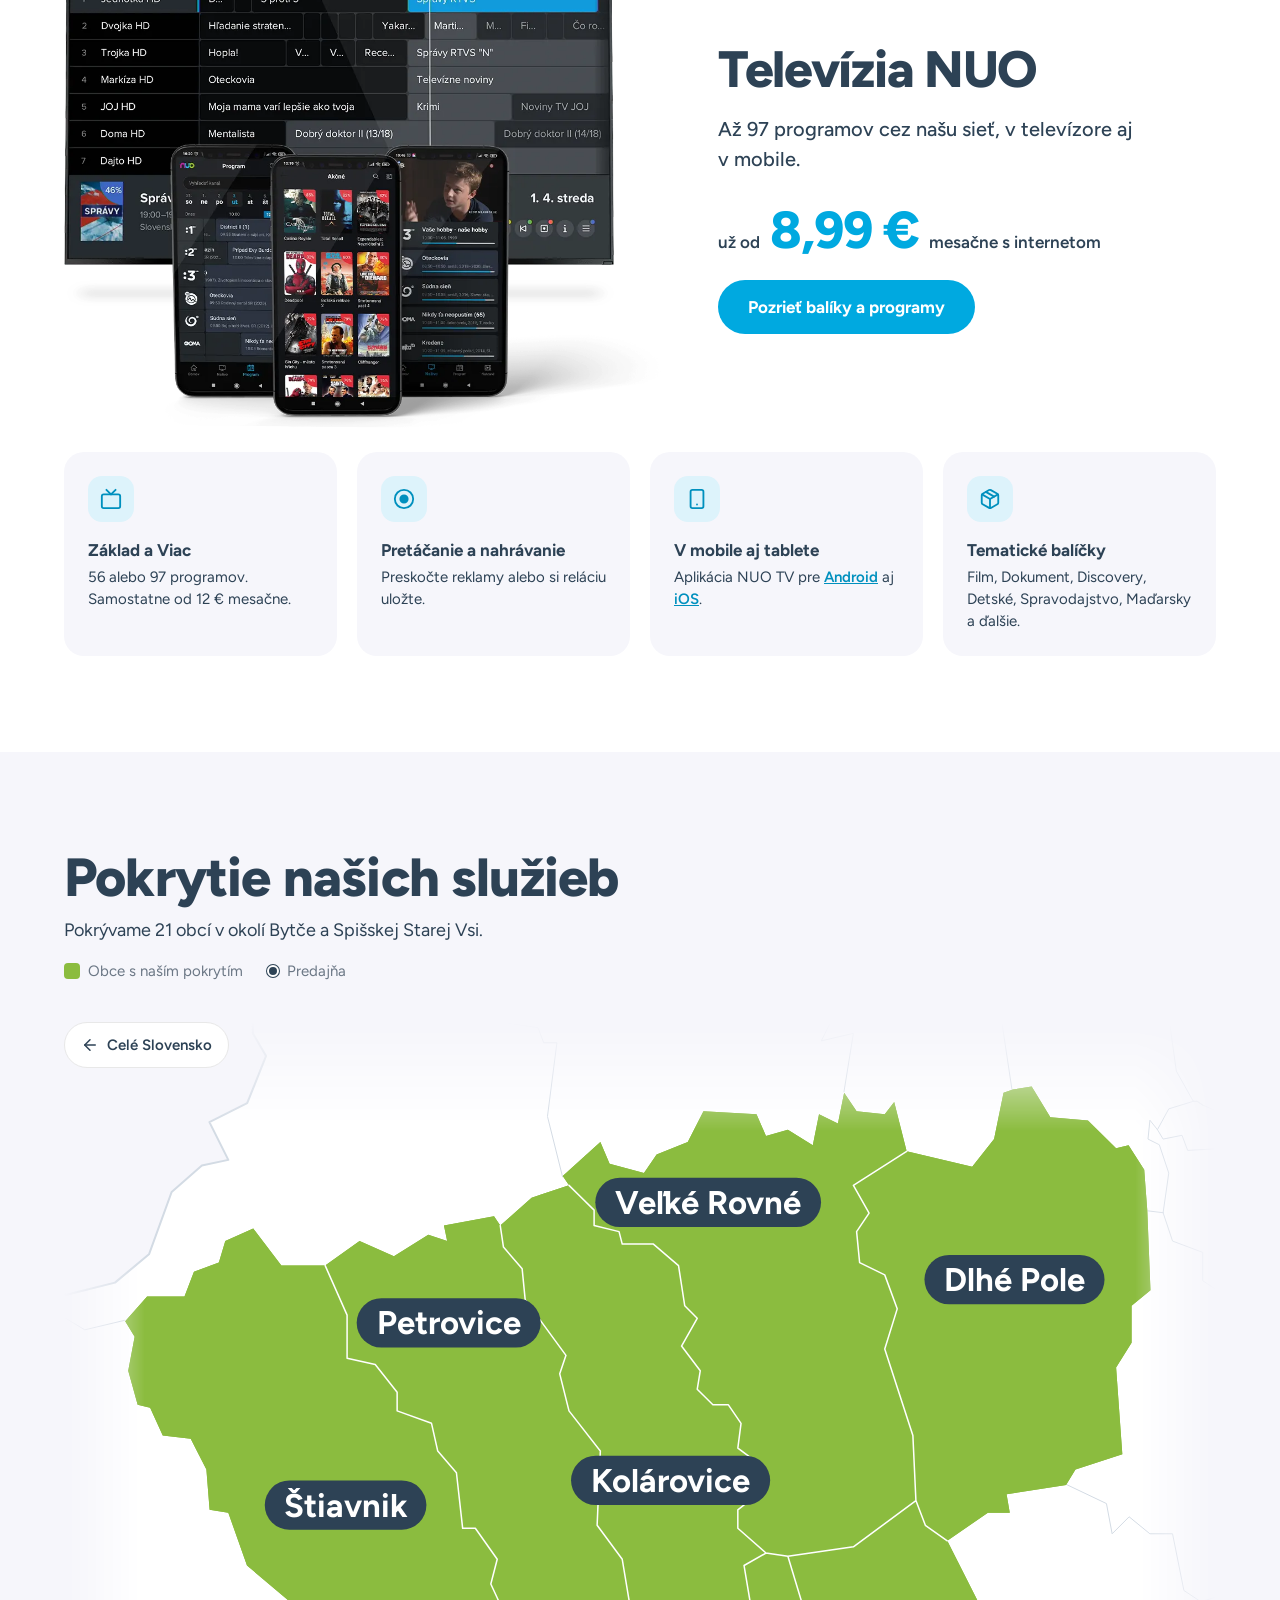
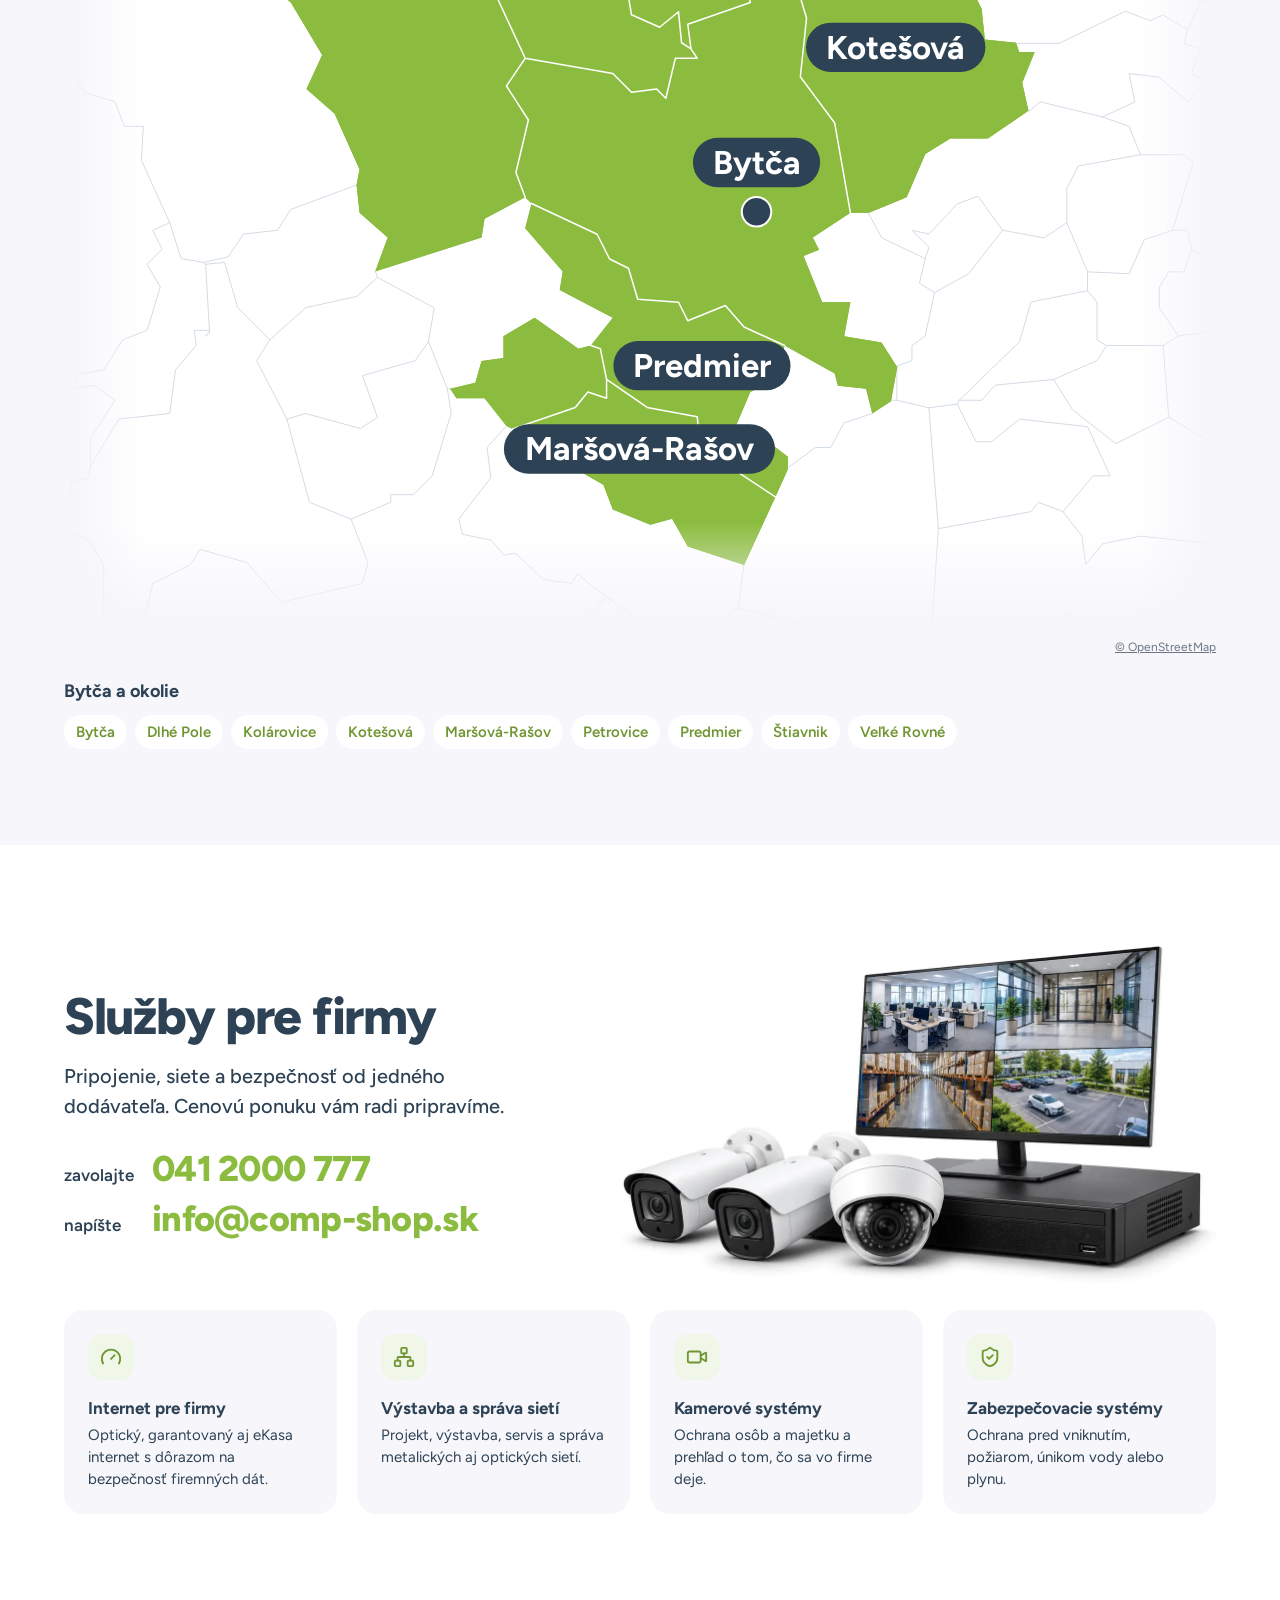
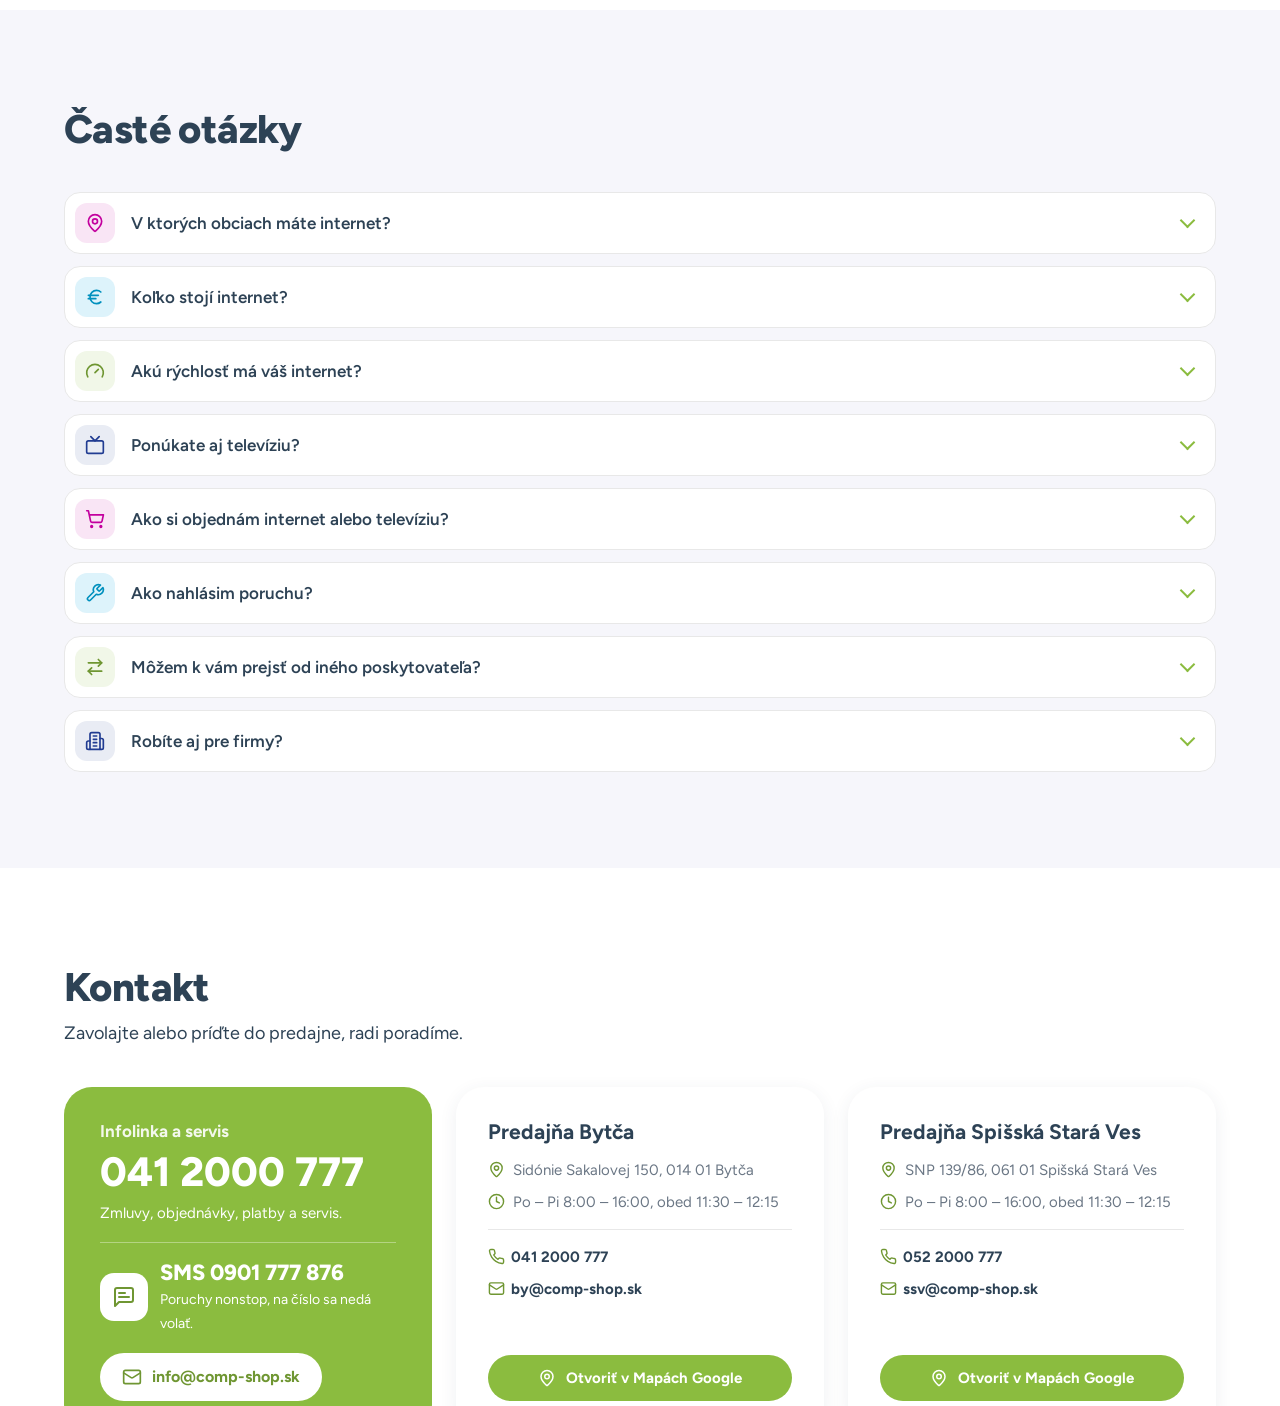
==== commit 9a1878da: "O nás s pôvodným textom" ====
--- a/index.html
+++ b/index.html
@@ -22,7 +22,7 @@
     <link rel="apple-touch-icon" href="img/apple-touch-icon.png">
     <link rel="preload" href="fonts/figtree-latin.woff2" as="font" type="font/woff2" crossorigin>
     <link rel="preload" href="fonts/figtree-latin-ext.woff2" as="font" type="font/woff2" crossorigin>
-    <link rel="stylesheet" href="css/style.css?v=c3a7b278">
+    <link rel="stylesheet" href="css/style.css?v=f53845aa">
         <script type="application/ld+json">{"@context":"https://schema.org","@graph":[{"@type":"Organization","@id":"https://comp-shop.sk/#firma","name":"COMP-SHOP","legalName":"COMP-SHOP, s.r.o.","description":"Regionálny poskytovateľ optického a bezdrôtového internetu a televízie NUO pre domácnosti a firmy v okolí Bytče a Spišskej Starej Vsi. Firmám staviame siete, kamerové a zabezpečovacie systémy.","url":"https://comp-shop.sk/","logo":"https://comp-shop.sk/img/apple-touch-icon.png","image":"https://comp-shop.sk/img/nahlad.jpg","telephone":"+421412000777","email":"info@comp-shop.sk","foundingDate":"2007","identifier":{"@type":"PropertyValue","propertyID":"IČO","value":"36800015"},"taxID":"2022404890","vatID":"SK2022404890","address":{"@type":"PostalAddress","streetAddress":"Sidónie Sakalovej 150","postalCode":"014 01","addressLocality":"Bytča","addressCountry":"SK"},"contactPoint":[{"@type":"ContactPoint","contactType":"customer service","telephone":"+421412000777","email":"info@comp-shop.sk","availableLanguage":"sk"},{"@type":"ContactPoint","contactType":"technical support","telephone":"+421901777876","description":"Poruchy cez SMS nonstop, na číslo sa nedá volať.","availableLanguage":"sk"}],"department":[{"@id":"https://comp-shop.sk/#bytca"},{"@id":"https://comp-shop.sk/#spisska-stara-ves"}],"areaServed":[{"@type":"Place","name":"Bytča"},{"@type":"Place","name":"Dlhé Pole"},{"@type":"Place","name":"Kolárovice"},{"@type":"Place","name":"Kotešová"},{"@type":"Place","name":"Maršová-Rašov"},{"@type":"Place","name":"Petrovice"},{"@type":"Place","name":"Predmier"},{"@type":"Place","name":"Štiavnik"},{"@type":"Place","name":"Veľké Rovné"},{"@type":"Place","name":"Červený Kláštor"},{"@type":"Place","name":"Havka"},{"@type":"Place","name":"Jezersko"},{"@type":"Place","name":"Lechnica"},{"@type":"Place","name":"Majere"},{"@type":"Place","name":"Malá Franková"},{"@type":"Place","name":"Matiašovce"},{"@type":"Place","name":"Reľov"},{"@type":"Place","name":"Spišská Stará Ves"},{"@type":"Place","name":"Spišské Hanušovce"},{"@type":"Place","name":"Veľká Franková"},{"@type":"Place","name":"Zálesie"}],"knowsAbout":["optický internet","bezdrôtový internet","internetová televízia","výstavba a správa sietí","kamerové systémy","zabezpečovacie systémy"]},{"@type":"WebSite","@id":"https://comp-shop.sk/#web","url":"https://comp-shop.sk/","name":"COMP-SHOP","inLanguage":"sk","publisher":{"@id":"https://comp-shop.sk/#firma"}},{"@type":"FAQPage","mainEntity":[{"@type":"Question","name":"V ktorých obciach máte internet?","acceptedAnswer":{"@type":"Answer","text":"Internet máme v 21 obciach. Bytča a okolie: Bytča, Dlhé Pole, Kolárovice, Kotešová, Maršová-Rašov, Petrovice, Predmier, Štiavnik, Veľké Rovné. Spišská Stará Ves a okolie: Červený Kláštor, Havka, Jezersko, Lechnica, Majere, Malá Franková, Matiašovce, Reľov, Spišská Stará Ves, Spišské Hanušovce, Veľká Franková, Zálesie. Dostupnosť pre vašu adresu overíte na nuo.sk."}},{"@type":"Question","name":"Koľko stojí internet?","acceptedAnswer":{"@type":"Answer","text":"Internet stojí od 10,99 € mesačne, optický od 12,99 € mesačne. V balíku s televíziou je optika od 11,99 € mesačne. Presnú ponuku pre vašu adresu nájdete na nuo.sk."}},{"@type":"Question","name":"Akú rýchlosť má váš internet?","acceptedAnswer":{"@type":"Answer","text":"Optický internet má až 2 Gb/s a je bez obmedzenia dát. Kde optika ešte nie je, pripájame bezdrôtovo rýchlosťou až 30 Mb/s."}},{"@type":"Question","name":"Ponúkate aj televíziu?","acceptedAnswer":{"@type":"Answer","text":"Áno, televíziu NUO cez našu sieť, až 97 programov. S internetom stojí od 8,99 € mesačne, samostatne od 12 € mesačne. Pozerať ju môžete aj v mobile a tablete v aplikácii NUO TV."}},{"@type":"Question","name":"Ako si objednám internet alebo televíziu?","acceptedAnswer":{"@type":"Answer","text":"Na nuo.sk zadáte svoju adresu, vyberiete si program a objednávku odošlete. Objednať si môžete aj na infolinke 041 2000 777 alebo v predajni v Bytči a v Spišskej Starej Vsi."}},{"@type":"Question","name":"Ako nahlásim poruchu?","acceptedAnswer":{"@type":"Answer","text":"Pošlite SMS na 0901 777 876, poruchy prijímame nonstop. Na toto číslo sa nedá volať. Pomôžeme aj na infolinke 041 2000 777 alebo na info@comp-shop.sk."}},{"@type":"Question","name":"Môžem k vám prejsť od iného poskytovateľa?","acceptedAnswer":{"@type":"Answer","text":"Áno. Ako postupovať pri zmene poskytovateľa internetu, nájdete na stránke Prenos internetu."}},{"@type":"Question","name":"Robíte aj pre firmy?","acceptedAnswer":{"@type":"Answer","text":"Áno. Firmám dodávame optický, garantovaný aj eKasa internet, staviame a spravujeme siete, kamerové a zabezpečovacie systémy. Zavolajte na 041 2000 777 alebo napíšte na info@comp-shop.sk."}}]},{"@type":"LocalBusiness","@id":"https://comp-shop.sk/#bytca","name":"COMP-SHOP – Predajňa Bytča","url":"https://comp-shop.sk/kontakt/","image":"https://comp-shop.sk/img/nahlad.jpg","telephone":"+421412000777","email":"by@comp-shop.sk","address":{"@type":"PostalAddress","streetAddress":"Sidónie Sakalovej 150","postalCode":"014 01","addressLocality":"Bytča","addressCountry":"SK"},"openingHoursSpecification":[{"@type":"OpeningHoursSpecification","dayOfWeek":["Monday","Tuesday","Wednesday","Thursday","Friday"],"opens":"08:00","closes":"11:30"},{"@type":"OpeningHoursSpecification","dayOfWeek":["Monday","Tuesday","Wednesday","Thursday","Friday"],"opens":"12:15","closes":"16:00"}],"hasMap":"https://www.google.com/maps/search/?api=1\u0026query=Sid%C3%B3nie+Sakalovej+150%2C+014+01+Byt%C4%8Da","areaServed":[{"@type":"Place","name":"Bytča"},{"@type":"Place","name":"Dlhé Pole"},{"@type":"Place","name":"Kolárovice"},{"@type":"Place","name":"Kotešová"},{"@type":"Place","name":"Maršová-Rašov"},{"@type":"Place","name":"Petrovice"},{"@type":"Place","name":"Predmier"},{"@type":"Place","name":"Štiavnik"},{"@type":"Place","name":"Veľké Rovné"}],"parentOrganization":{"@id":"https://comp-shop.sk/#firma"}},{"@type":"LocalBusiness","@id":"https://comp-shop.sk/#spisska-stara-ves","name":"COMP-SHOP – Predajňa Spišská Stará Ves","url":"https://comp-shop.sk/kontakt/","image":"https://comp-shop.sk/img/nahlad.jpg","telephone":"+421522000777","email":"ssv@comp-shop.sk","address":{"@type":"PostalAddress","streetAddress":"SNP 139/86","postalCode":"061 01","addressLocality":"Spišská Stará Ves","addressCountry":"SK"},"openingHoursSpecification":[{"@type":"OpeningHoursSpecification","dayOfWeek":["Monday","Tuesday","Wednesday","Thursday","Friday"],"opens":"08:00","closes":"11:30"},{"@type":"OpeningHoursSpecification","dayOfWeek":["Monday","Tuesday","Wednesday","Thursday","Friday"],"opens":"12:15","closes":"16:00"}],"hasMap":"https://www.google.com/maps/search/?api=1\u0026query=SNP+139%2F86%2C+061+01+Spi%C5%A1sk%C3%A1+Star%C3%A1+Ves","areaServed":[{"@type":"Place","name":"Červený Kláštor"},{"@type":"Place","name":"Havka"},{"@type":"Place","name":"Jezersko"},{"@type":"Place","name":"Lechnica"},{"@type":"Place","name":"Majere"},{"@type":"Place","name":"Malá Franková"},{"@type":"Place","name":"Matiašovce"},{"@type":"Place","name":"Reľov"},{"@type":"Place","name":"Spišská Stará Ves"},{"@type":"Place","name":"Spišské Hanušovce"},{"@type":"Place","name":"Veľká Franková"},{"@type":"Place","name":"Zálesie"}],"parentOrganization":{"@id":"https://comp-shop.sk/#firma"}}]}</script>
     </head>
 <body>
--- a/css/style.css
+++ b/css/style.css
@@ -821,12 +821,9 @@
 .sekcia .podstranka-text .onas-nadpis { display: flex; align-items: center; gap: 14px; }
 .onas-znak { display: grid; place-items: center; flex: none; width: 40px; height: 40px; border-radius: 12px; background: var(--tint-ruzova); color: var(--cyan); }
 .onas-znak .ikona { width: 20px; height: 20px; }
-.onas-nadpis:nth-of-type(2) .onas-znak, .onas-nadpis:nth-of-type(5) .onas-znak { background: var(--tint-modra); color: #0090BE; }
+.onas-nadpis:nth-of-type(2) .onas-znak { background: var(--tint-modra); color: #0090BE; }
 .onas-nadpis:nth-of-type(3) .onas-znak { background: var(--tint-zelena); color: var(--zelena-tmava); }
 .onas-nadpis:nth-of-type(4) .onas-znak { background: #E9ECF4; color: var(--blue-dark); }
-.podstranka-text .onas-citat { display: flex; align-items: center; gap: 16px; margin: 32px 0; padding: 22px 26px; border-radius: 24px; background: var(--tint-ruzova); font-size: 21px; line-height: 29px; font-weight: 700; color: var(--base); }
-.onas-citat .onas-znak { width: 48px; height: 48px; border-radius: 14px; background: #fff; }
-.onas-citat .onas-znak .ikona { width: 24px; height: 24px; }
 
 .poznamka {
     max-width: 720px;
@@ -1261,7 +1258,6 @@
 @media (max-width: 600px) {
     .sekcia .podstranka-text h2 { margin-top: 36px; font-size: 24px; line-height: 30px; }
     .podstranka-text p { font-size: 16px; line-height: 26px; }
-    .podstranka-text .onas-citat { gap: 14px; padding: 18px 20px; font-size: 18px; line-height: 25px; }
     .bok-karta { padding: 26px 24px 30px; border-radius: 22px; }
 }
 
